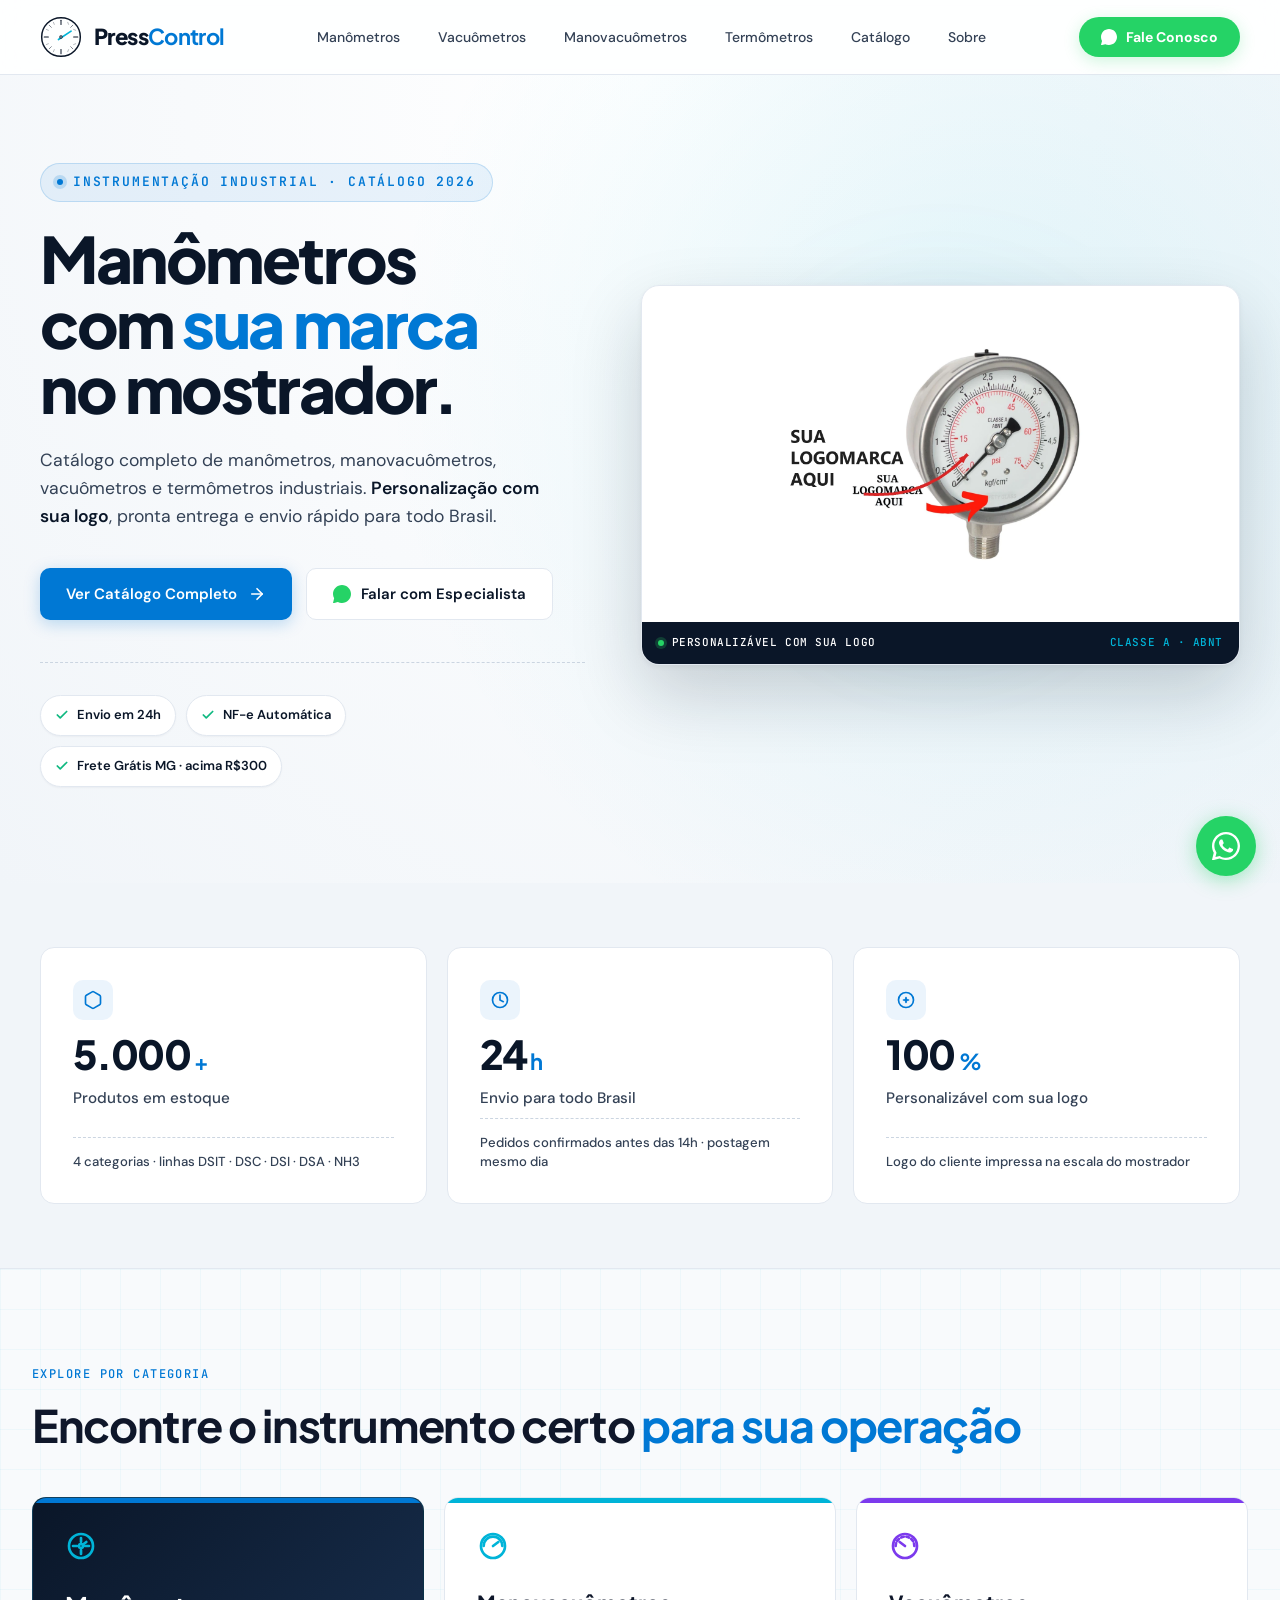
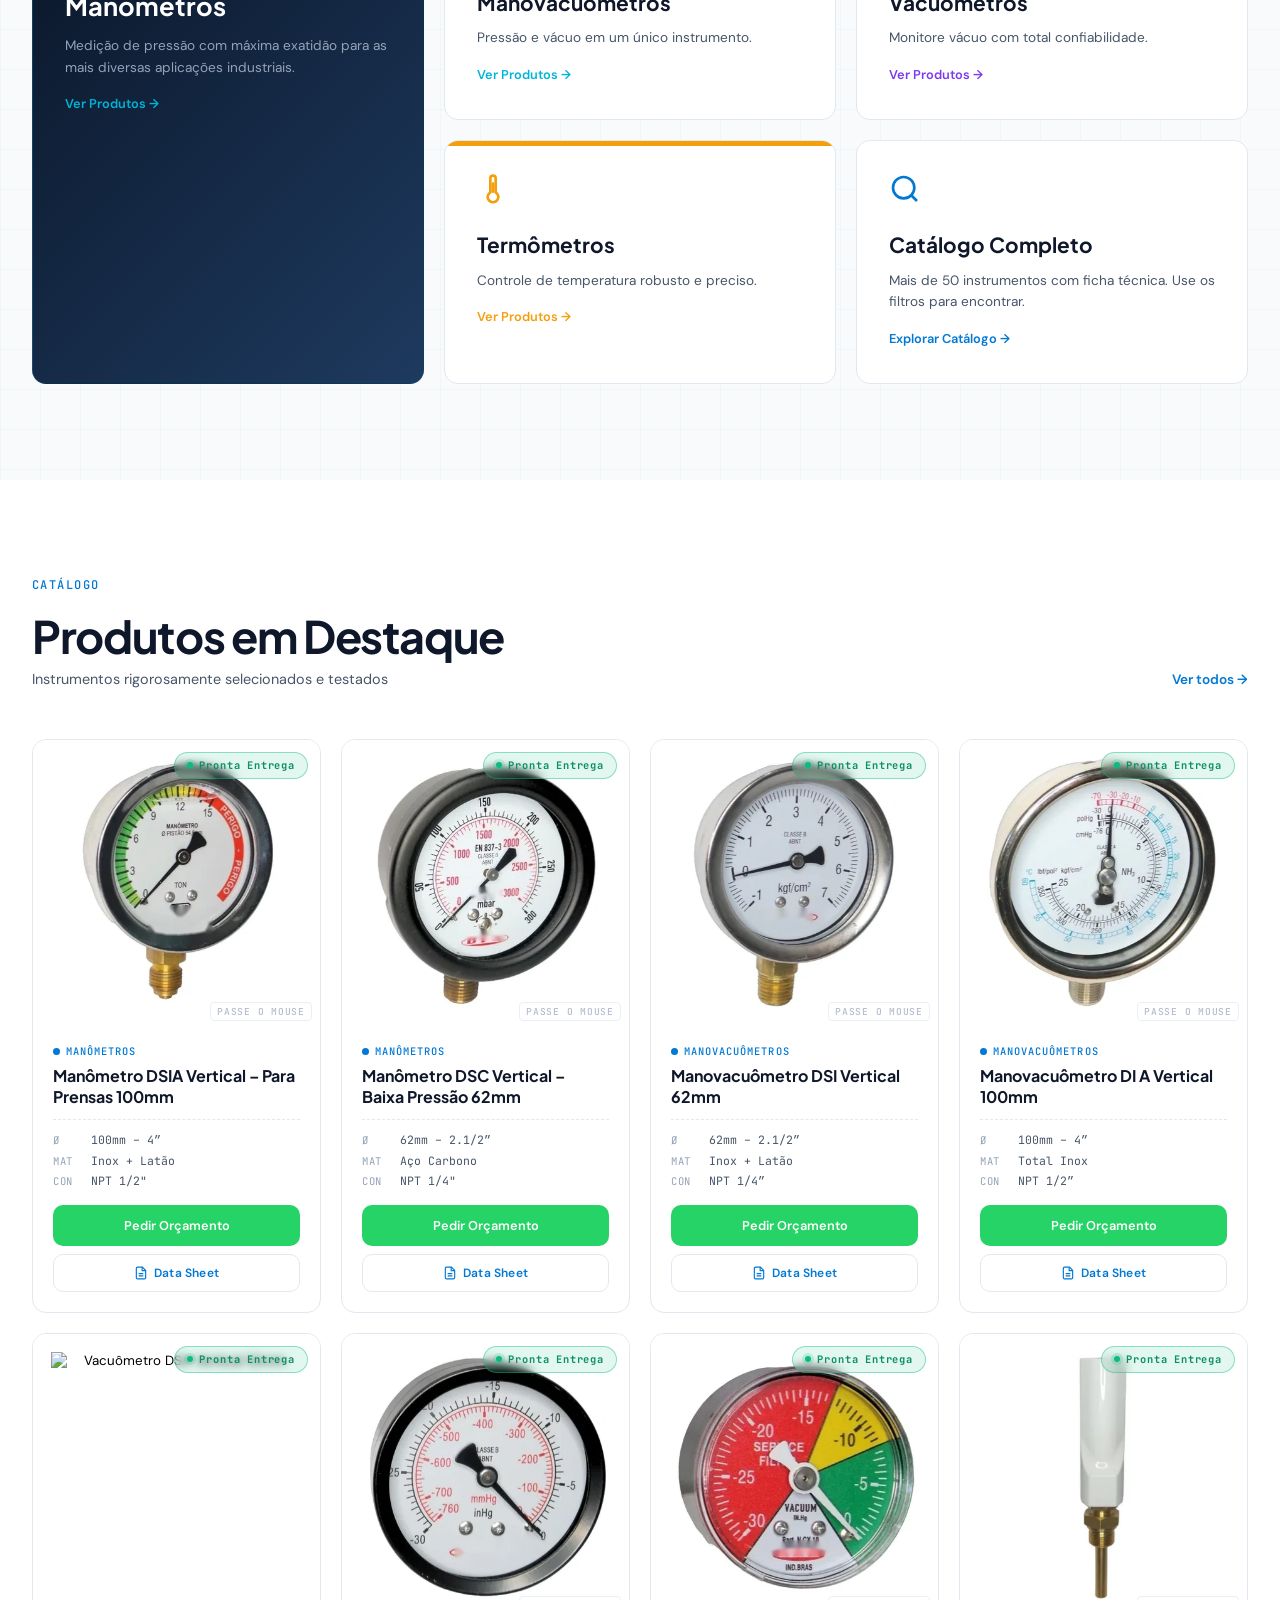
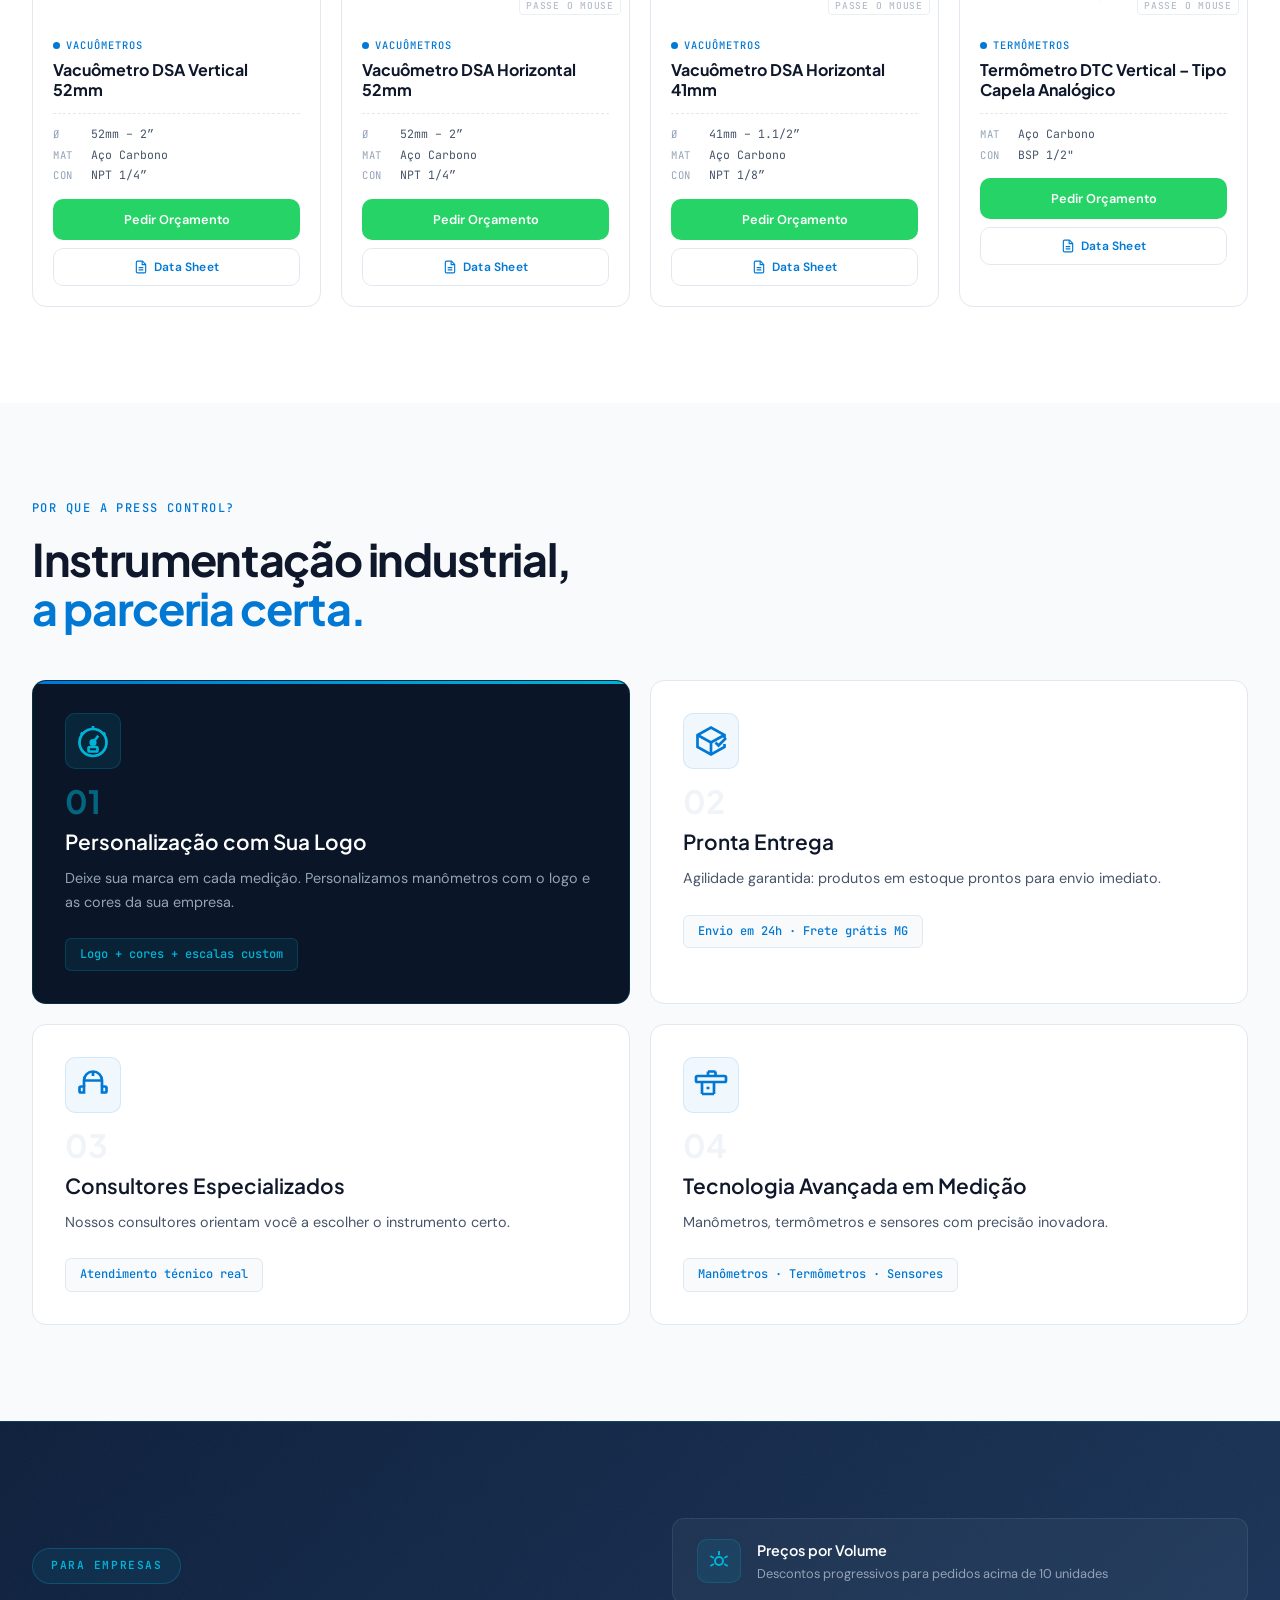
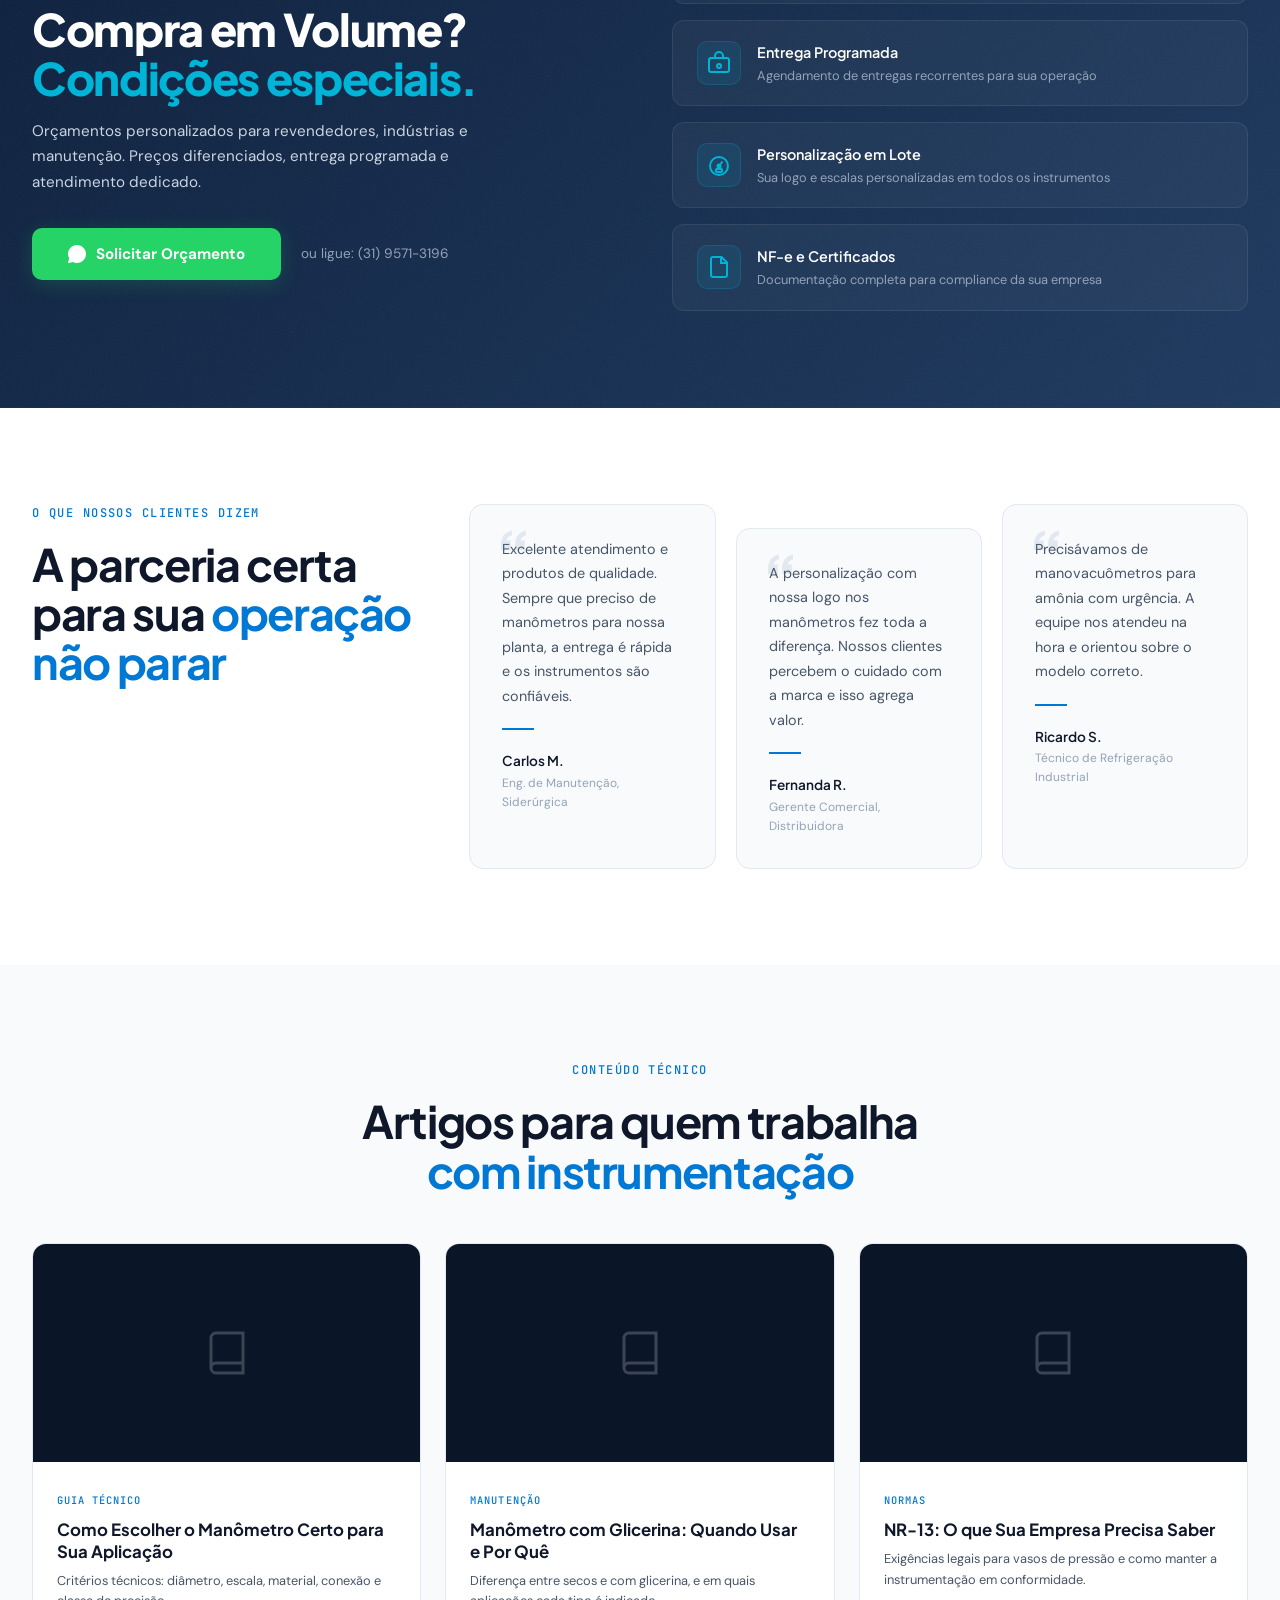
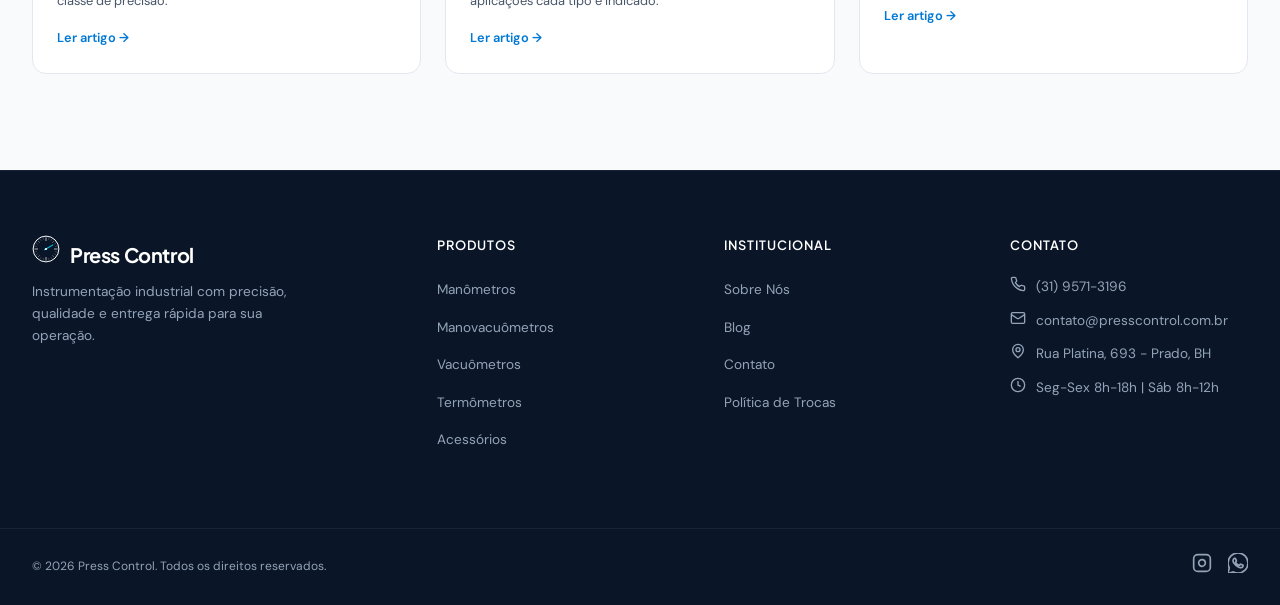
==== index.html @ f6e1a102 "Hero com video do manometro + design system industrial (grid, specs tecnicos, badges) + fix CLS" ====
<!DOCTYPE html>
<html lang="pt-BR">
<head>
  <meta charset="UTF-8">
  <meta name="viewport" content="width=device-width, initial-scale=1.0">
  <title>Press Control — Instrumentação Industrial</title>
  <meta name="description" content="Manômetros, manovacuômetros, vacuômetros e termômetros industriais com pronta entrega. Personalização com sua logo. Envio para todo Brasil.">
  <link rel="icon" type="image/svg+xml" href="favicon.svg">
  <link rel="apple-touch-icon" href="favicon.svg">
  <meta name="theme-color" content="#FFFFFF">
  <link rel="preconnect" href="https://fonts.googleapis.com">
  <link rel="preconnect" href="https://fonts.gstatic.com" crossorigin>
  <link href="https://fonts.googleapis.com/css2?family=Plus+Jakarta+Sans:wght@600;700;800&family=DM+Sans:wght@400;500&family=JetBrains+Mono:wght@400&display=swap" rel="stylesheet">
  <style>
    /* Critical CSS — above-the-fold */
    *,*::before,*::after{margin:0;padding:0;box-sizing:border-box}
    :root{--navy:#0A1628;--navy-light:#152238;--steel-blue:#1E3A5F;--electric-blue:#0078D4;--electric-blue-hover:#0063b1;--cyan:#00B4D8;--paper:#FAFAF7;--paper-warm:#F4F2EC;--slate-50:#F8FAFC;--slate-100:#F1F5F9;--slate-200:#E2E8F0;--slate-300:#CBD5E1;--slate-400:#94A3B8;--slate-600:#475569;--slate-700:#334155;--slate-900:#0F172A;--whatsapp:#25D366;--whatsapp-dark:#1DA851;--font-display:'Plus Jakarta Sans',system-ui,sans-serif;--font-body:'DM Sans',system-ui,sans-serif;--font-mono:'JetBrains Mono',ui-monospace,monospace}
    html{scroll-behavior:smooth;-webkit-font-smoothing:antialiased}
    body{font-family:var(--font-body);color:var(--slate-900);background:var(--slate-50);line-height:1.6;overflow-x:hidden;padding-top:40px}
    a{text-decoration:none;color:inherit}button{border:none;cursor:pointer;background:none;font-family:inherit}
    .topbar{position:fixed;top:0;left:0;right:0;z-index:1001;background:linear-gradient(135deg,var(--navy) 0%,var(--navy-light) 100%);border-bottom:1px solid rgba(0,180,216,.15)}
    .topbar__container{max-width:1280px;margin:0 auto;padding:10px 32px;display:flex;align-items:center;justify-content:center;gap:28px;flex-wrap:wrap}
    .topbar__item{display:inline-flex;align-items:center;gap:6px;font-size:.78rem;font-weight:600;color:rgba(255,255,255,.9);letter-spacing:.02em;white-space:nowrap}
    .topbar__item svg{flex-shrink:0;opacity:.9}
    .navbar{position:relative;z-index:100;background:var(--navy-light);border-bottom:1px solid rgba(255,255,255,.06)}
    .navbar__container{max-width:1280px;margin:0 auto;padding:0 32px;height:72px;display:flex;align-items:center;justify-content:space-between}
    .navbar__links{display:flex;align-items:center;gap:32px}
    .navbar__links a{font-size:.9rem;font-weight:500;color:var(--slate-400);transition:color .2s}
    .navbar__cta{display:inline-flex;align-items:center;gap:8px;padding:10px 20px;background:#1a9e4a;color:#fff;font-size:.85rem;font-weight:700;border-radius:100px}
    .navbar__toggle{display:none;color:#fff;padding:8px;background:transparent;border:0;cursor:pointer;border-radius:8px}
    .pc-logo{display:inline-flex;align-items:center;gap:10px;line-height:1;text-decoration:none}
    .pc-logo .pc-mark{color:#fff;flex-shrink:0;display:block}
    .pc-logo .pc-mark__needle{stroke:var(--cyan)}
    .pc-logo .pc-wordmark{font-family:var(--font-display);font-weight:700;font-size:1.25rem;letter-spacing:-.02em;color:#fff}
    .hero{position:relative;min-height:100vh;background:linear-gradient(135deg,var(--navy) 0%,var(--steel-blue) 60%,#1a4a7a 100%);display:flex;flex-direction:column;justify-content:center;overflow:hidden}
    .hero__container{position:relative;z-index:2;max-width:1280px;margin:0 auto;padding:0 32px;display:grid;grid-template-columns:1fr 1fr;gap:64px;align-items:center;flex:1}
    .hero__content{padding:96px 0}
    .hero__headline{font-family:var(--font-display);font-weight:800;font-size:clamp(2.8rem,5.5vw,4.5rem);line-height:1.08;color:#fff;letter-spacing:-.035em;margin-bottom:24px}
    .hero__headline-accent{background:linear-gradient(135deg,var(--electric-blue),var(--cyan));-webkit-background-clip:text;-webkit-text-fill-color:transparent;background-clip:text}
    .hero__sub{font-size:clamp(1rem,1.2vw,1.15rem);color:var(--slate-400);line-height:1.7;max-width:480px;margin-bottom:32px}
    .hero__sub-highlight{color:#fff;font-weight:500}
    .hero__actions{display:flex;align-items:center;gap:16px;flex-wrap:wrap}
    .hero__visual{display:flex;align-items:center;justify-content:center;position:relative}
    .hero__mark-wrap{display:flex;align-items:center;justify-content:center;width:100%;max-width:560px;margin:0 auto}
    .hero__mark{width:100%;height:auto;max-width:480px;color:#fff;filter:drop-shadow(0 30px 60px rgba(0,180,216,.25)) drop-shadow(0 14px 40px rgba(0,0,0,.5))}
    .hero__mark .pc-mark__needle{stroke:var(--cyan)}
    .btn{display:inline-flex;align-items:center;gap:10px;padding:14px 28px;font-family:var(--font-body);font-size:.9rem;font-weight:600;border-radius:10px;transition:all .3s cubic-bezier(.25,.46,.45,.94);border:none;letter-spacing:.01em;cursor:pointer}
    .btn--primary{background:var(--electric-blue);color:#fff}
    .btn--whatsapp{background:rgba(37,211,102,.12);color:var(--whatsapp);border:1px solid rgba(37,211,102,.25)}
    .whatsapp-float{position:fixed;bottom:24px;right:24px;z-index:999;width:60px;height:60px;background:var(--whatsapp);border-radius:50%;display:flex;align-items:center;justify-content:center;box-shadow:0 4px 20px rgba(37,211,102,.4)}
    @media(max-width:1024px){.navbar__links{display:none}.navbar__toggle{display:inline-flex;align-items:center;justify-content:center}.navbar__cta{display:none}.hero__container{grid-template-columns:1.2fr 1fr;gap:32px}}
    @media(max-width:768px){.topbar{display:none}.navbar{position:fixed;top:0;left:0;right:0;z-index:1001;margin-top:0}body{padding-top:64px}.navbar__container{height:64px;padding:0 16px}.pc-logo .pc-wordmark{font-size:1.1rem}.pc-logo .pc-mark{width:28px;height:28px}.hero{min-height:auto;padding:32px 0 40px}.hero__container{grid-template-columns:1fr;text-align:center;gap:24px;padding:0 20px}.hero__content{padding:8px 0 0;text-align:center;order:1}.hero__visual{order:2}.hero__mark-wrap{max-width:280px}.hero__mark{max-width:240px}.hero__sub{margin:0 auto 20px;font-size:.92rem}.hero__actions{justify-content:center}.hero__headline{font-size:clamp(1.9rem,8vw,2.6rem);margin-bottom:18px}.whatsapp-float{bottom:16px;right:16px;width:52px;height:52px}}

    /* ───────── TOPO LIGHT (header + hero + stats) — fundo cinza ───────── */
    body.home-light{background:var(--slate-50);color:var(--navy);padding-top:0}
    .site-top .header{background:rgba(255,255,255,.85);padding:16px 40px;position:sticky;top:0;z-index:1000;border-bottom:1px solid var(--slate-200);backdrop-filter:blur(14px);-webkit-backdrop-filter:blur(14px)}
    .site-top .header__inner{max-width:1440px;margin:0 auto;display:flex;align-items:center;justify-content:space-between;gap:32px}
    .site-top .brand{display:flex;align-items:center;gap:12px}
    .site-top .brand__mark{display:flex;align-items:center;width:42px;height:42px;color:var(--navy)}
    .site-top .brand__name{font-family:var(--font-display);font-weight:800;font-size:22px;letter-spacing:-.028em;color:var(--navy)}
    .site-top .brand__name em{color:var(--electric-blue);font-style:normal;font-weight:700}
    .site-top .nav{display:flex;align-items:center;gap:6px}
    .site-top .nav a{padding:8px 16px;font-size:14px;font-weight:500;color:var(--slate-700);border-radius:8px;transition:background .18s,color .18s}
    .site-top .nav a:hover{color:var(--navy);background:var(--slate-100)}
    .site-top .header__cta{display:flex;align-items:center;gap:14px}
    .site-top .btn-wpp{display:inline-flex;align-items:center;gap:9px;background:var(--whatsapp);color:#fff;font-weight:700;font-size:14px;padding:11px 22px;border-radius:100px;transition:transform .2s,box-shadow .2s,background .2s;box-shadow:0 4px 16px rgba(37,211,102,.22)}
    .site-top .btn-wpp:hover{background:var(--whatsapp-dark);transform:translateY(-1px);box-shadow:0 8px 24px rgba(37,211,102,.32)}
    .site-top .btn-wpp svg{width:16px;height:16px}
    .site-top .navbar__toggle{display:none;color:var(--navy);padding:8px;background:transparent;border:0;border-radius:8px}
    .site-top .hero{position:relative;min-height:auto;display:block;background:radial-gradient(ellipse at 50% 0%,#fff 0%,var(--slate-50) 50%,var(--slate-100) 100%);overflow:hidden;padding:88px 40px 96px}
    .site-top .hero::before{content:'';position:absolute;inset:0;background:radial-gradient(circle at 78% 38%,rgba(0,180,216,.10),transparent 55%);pointer-events:none}
    .site-top .hero__inner{max-width:1440px;margin:0 auto;display:grid;grid-template-columns:1fr 1.1fr;gap:56px;align-items:center;position:relative;z-index:1}
    .site-top .hero__eyebrow{display:inline-flex;align-items:center;gap:10px;font-family:var(--font-mono);font-size:13px;font-weight:600;letter-spacing:.14em;text-transform:uppercase;color:var(--electric-blue);margin-bottom:24px;background:rgba(0,120,212,.08);border:1px solid rgba(0,120,212,.18);padding:8px 16px;border-radius:100px}
    .site-top .hero__eyebrow::before{content:'';width:6px;height:6px;border-radius:50%;background:var(--electric-blue);box-shadow:0 0 0 4px rgba(0,120,212,.18)}
    .site-top .hero__title{font-family:var(--font-display);font-weight:800;font-size:clamp(2.8rem,5vw,4.4rem);line-height:1.02;letter-spacing:-.038em;color:var(--navy);margin-bottom:24px}
    .site-top .hero__title em{font-style:normal;color:var(--electric-blue);display:inline-block}
    .site-top .hero__sub{font-size:1.1rem;color:var(--slate-700);line-height:1.6;max-width:520px;margin-bottom:38px}
    .site-top .hero__sub strong{color:var(--navy);font-weight:600}
    .site-top .hero__ctas{display:flex;gap:14px;flex-wrap:wrap;margin-bottom:42px}
    .site-top .btn{display:inline-flex;align-items:center;gap:10px;padding:14px 26px;font-family:var(--font-body);font-weight:600;font-size:15px;border-radius:10px;transition:transform .2s,box-shadow .2s,background .2s;letter-spacing:.005em;border:none;cursor:pointer}
    .site-top .btn--primary{background:var(--electric-blue);color:#fff;box-shadow:0 4px 16px rgba(0,120,212,.25)}
    .site-top .btn--primary:hover{background:var(--electric-blue-hover);transform:translateY(-1px);box-shadow:0 8px 24px rgba(0,120,212,.35)}
    .site-top .btn--wpp{background:#fff;color:var(--navy);border:1px solid var(--slate-200)}
    .site-top .btn--wpp:hover{background:var(--whatsapp);border-color:var(--whatsapp);color:#fff;transform:translateY(-1px)}
    .site-top .btn--wpp svg{color:var(--whatsapp);transition:color .2s}
    .site-top .btn--wpp:hover svg{color:#fff}
    .site-top .btn svg{width:18px;height:18px}
    .site-top .hero__notes{display:flex;gap:10px;flex-wrap:wrap;padding-top:32px;border-top:1px dashed var(--slate-300)}
    .site-top .hero__note{display:inline-flex;align-items:center;gap:8px;font-size:13px;font-weight:600;color:var(--navy);background:#fff;border:1px solid var(--slate-200);padding:9px 14px;border-radius:100px;box-shadow:0 1px 2px rgba(10,22,40,.04);transition:border-color .2s,transform .2s}
    .site-top .hero__note:hover{border-color:var(--electric-blue);transform:translateY(-1px)}
    .site-top .hero__note svg{color:var(--success,#10B981);width:14px;height:14px;stroke-width:3}
    .site-top .hero__visual{position:relative;display:flex;align-items:center;justify-content:center;min-height:560px;animation:none}
    .site-top .hero__mark{position:relative;z-index:2;display:flex;align-items:center;justify-content:center;color:var(--navy);filter:none;width:auto;max-width:none}
    .site-top .hero__mark svg.aperture{width:420px;height:420px;filter:drop-shadow(0 24px 50px rgba(10,22,40,.12))}
    .site-top .hero__video-frame{position:relative;z-index:2;width:100%;max-width:680px;border:1px solid var(--slate-200);border-radius:18px;overflow:hidden;background:#fff;box-shadow:0 30px 70px rgba(10,22,40,.18),0 2px 6px rgba(10,22,40,.06)}
    .site-top .hero__video{display:block;width:100%;height:auto;aspect-ratio:16/9}
    .site-top .hero__video-caption{display:flex;align-items:center;justify-content:space-between;gap:12px;flex-wrap:wrap;padding:12px 16px;background:var(--navy)}
    .site-top .hero__video-tag{display:inline-flex;align-items:center;gap:8px;font-family:var(--font-mono);font-size:11px;font-weight:500;letter-spacing:.05em;text-transform:uppercase;color:#fff}
    .site-top .hero__video-tag::before{content:"";width:6px;height:6px;border-radius:50%;background:var(--whatsapp);box-shadow:0 0 0 3px rgba(37,211,102,.22)}
    .site-top .hero__video-status{font-family:var(--font-mono);font-size:11px;font-weight:500;letter-spacing:.05em;text-transform:uppercase;color:var(--cyan);white-space:nowrap}
    .site-top .hero__halo{position:absolute;inset:0;display:flex;align-items:center;justify-content:center;z-index:1;pointer-events:none}
    .site-top .hero__halo::before{content:'';width:480px;height:480px;border-radius:50%;background:radial-gradient(circle,rgba(0,180,216,.16),transparent 65%);filter:blur(50px)}
    .site-top .hero__arcs{position:absolute;inset:0;display:flex;align-items:center;justify-content:center;z-index:0;pointer-events:none;opacity:.55}
    .site-top .hero__arcs svg{width:640px;height:640px}
    .site-top .stats{background:var(--slate-100);padding:64px 40px;border-bottom:1px solid var(--slate-200)}
    .site-top .stats__inner{max-width:1440px;margin:0 auto;display:grid;grid-template-columns:repeat(3,1fr);gap:20px}
    .site-top .stat{background:#fff;border:1px solid var(--slate-200);border-radius:14px;padding:32px;display:flex;flex-direction:column;gap:8px;transition:border-color .2s,transform .2s,box-shadow .2s}
    .site-top .stat:hover{border-color:var(--electric-blue);transform:translateY(-2px);box-shadow:0 12px 32px rgba(10,22,40,.06)}
    .site-top .stat__icon{width:40px;height:40px;display:flex;align-items:center;justify-content:center;background:rgba(0,120,212,.08);border-radius:10px;color:var(--electric-blue);margin-bottom:6px}
    .site-top .stat__num{font-family:var(--font-display);font-weight:800;font-size:2.5rem;line-height:1;letter-spacing:-.04em;color:var(--navy);display:flex;align-items:baseline;gap:4px}
    .site-top .stat__num span{color:var(--electric-blue);font-size:.55em;font-weight:700;letter-spacing:0}
    .site-top .stat__label{font-size:.95rem;color:var(--slate-700);font-weight:500;margin-top:4px}
    .site-top .stat__hint{font-size:.82rem;color:var(--slate-700);font-weight:500;line-height:1.45;margin-top:auto;padding-top:14px;border-top:1px dashed var(--slate-300)}
    @media(max-width:1100px){
      .site-top .nav,.site-top .header__cta{display:none}
      .site-top .navbar__toggle{display:inline-flex;align-items:center;justify-content:center}
      .site-top .header{padding:14px 20px}
      .site-top .hero{padding:16px 20px 44px}
      .site-top .hero__inner{grid-template-columns:1fr;gap:28px}
      .site-top .hero__eyebrow{display:none}
      .site-top .hero__visual{min-height:auto;order:-1}
      .site-top .hero__mark svg.aperture{width:260px;height:260px}
      .site-top .hero__video-frame{max-width:none}
      .site-top .hero__video-caption{padding:10px 12px;gap:4px 12px}
      .site-top .hero__video-tag,.site-top .hero__video-status{font-size:10px}
      .site-top .hero__arcs svg{width:400px;height:400px}
      .site-top .hero__halo::before{width:300px;height:300px}
      .site-top .stats__inner{grid-template-columns:1fr;gap:16px}
      .site-top .stats{padding:40px 20px}
    }
  </style>
  <link rel="preload" href="style.css" as="style" onload="this.onload=null;this.rel='stylesheet'">
  <noscript><link rel="stylesheet" href="style.css"></noscript>
  <script src="script.js" defer></script>
</head>
<body class="home-light">

  <!-- ===== Símbolo Aperture reutilizável ===== -->
  <svg width="0" height="0" style="position:absolute" aria-hidden="true"><defs>
    <symbol id="aperture" viewBox="0 0 100 100">
      <circle cx="50" cy="50" r="46" fill="none" stroke="currentColor" stroke-width="3.5"/>
      <g stroke="currentColor" stroke-linecap="round">
        <line x1="50" y1="10" x2="50" y2="20" stroke-width="2.4"/>
        <line x1="50" y1="80" x2="50" y2="90" stroke-width="2.4"/>
        <line x1="10" y1="50" x2="20" y2="50" stroke-width="2.4"/>
        <line x1="80" y1="50" x2="90" y2="50" stroke-width="2.4"/>
        <line x1="22" y1="22" x2="27" y2="27" stroke-width="1.4" stroke-opacity=".85"/>
        <line x1="73" y1="73" x2="78" y2="78" stroke-width="1.4" stroke-opacity=".85"/>
        <line x1="78" y1="22" x2="73" y2="27" stroke-width="1.4" stroke-opacity=".85"/>
        <line x1="22" y1="78" x2="27" y2="73" stroke-width="1.4" stroke-opacity=".85"/>
        <line x1="15" y1="32" x2="20" y2="34" stroke-width="1.4" stroke-opacity=".5"/>
        <line x1="32" y1="15" x2="34" y2="20" stroke-width="1.4" stroke-opacity=".5"/>
        <line x1="66" y1="15" x2="68" y2="20" stroke-width="1.4" stroke-opacity=".5"/>
        <line x1="80" y1="32" x2="85" y2="34" stroke-width="1.4" stroke-opacity=".5"/>
        <line x1="80" y1="68" x2="85" y2="66" stroke-width="1.4" stroke-opacity=".5"/>
        <line x1="66" y1="85" x2="68" y2="80" stroke-width="1.4" stroke-opacity=".5"/>
        <line x1="32" y1="85" x2="34" y2="80" stroke-width="1.4" stroke-opacity=".5"/>
        <line x1="15" y1="68" x2="20" y2="66" stroke-width="1.4" stroke-opacity=".5"/>
      </g>
      <line x1="44" y1="56" x2="74" y2="36" stroke="#00B4D8" stroke-width="4" stroke-linecap="round"/>
      <circle cx="50" cy="50" r="4" fill="currentColor"/>
      <circle cx="50" cy="50" r="1.6" fill="#F8FAFC"/>
    </symbol>
  </defs></svg>

  <div class="site-top">

  <!-- HEADER (light, sticky) -->
  <header class="header">
    <div class="header__inner">
      <a href="index.html" class="brand">
        <span class="brand__mark"><svg width="42" height="42"><use href="#aperture"/></svg></span>
        <span class="brand__name">Press<em>Control</em></span>
      </a>
      <nav class="nav">
        <a href="catalogo.html?categoria=manometros">Manômetros</a>
        <a href="catalogo.html?categoria=vacuometros">Vacuômetros</a>
        <a href="catalogo.html?categoria=manovacuometros">Manovacuômetros</a>
        <a href="catalogo.html?categoria=termometros">Termômetros</a>
        <a href="catalogo.html">Catálogo</a>
        <a href="#sobre">Sobre</a>
      </nav>
      <div class="header__cta">
        <button class="btn-wpp wa-btn" data-msg="preciso de ajuda" type="button">
          <svg viewBox="0 0 24 24" fill="currentColor"><path d="M12 0C5.373 0 0 5.373 0 12c0 2.111.553 4.094 1.515 5.818L.057 23.64a.5.5 0 0 0 .603.603l5.822-1.458A11.948 11.948 0 0 0 12 24c6.627 0 12-5.373 12-12S18.627 0 12 0z"/></svg>
          Fale Conosco
        </button>
      </div>
      <button class="navbar__toggle" type="button" aria-label="Abrir menu" aria-expanded="false" aria-controls="mobileMenu">
        <svg width="24" height="24" viewBox="0 0 24 24" fill="none" stroke="currentColor" stroke-width="2" stroke-linecap="round"><line x1="4" y1="7" x2="20" y2="7"/><line x1="4" y1="12" x2="20" y2="12"/><line x1="4" y1="17" x2="20" y2="17"/></svg>
      </button>
    </div>
  </header>

  <!-- HERO (light) -->
  <section class="hero">
    <div class="hero__inner">
      <div class="hero__left">
        <div class="hero__eyebrow">Instrumentação Industrial · Catálogo 2026</div>
        <h1 class="hero__title">Manômetros<br>com <em>sua marca</em><br>no mostrador.</h1>
        <p class="hero__sub">Catálogo completo de manômetros, manovacuômetros, vacuômetros e termômetros industriais. <strong>Personalização com sua logo</strong>, pronta entrega e envio rápido para todo Brasil.</p>
        <div class="hero__ctas">
          <a href="catalogo.html" class="btn btn--primary">
            Ver Catálogo Completo
            <svg viewBox="0 0 24 24" fill="none" stroke="currentColor" stroke-width="2.2" stroke-linecap="round" stroke-linejoin="round"><line x1="5" y1="12" x2="19" y2="12"/><polyline points="12 5 19 12 12 19"/></svg>
          </a>
          <button class="btn btn--wpp wa-btn" data-msg="preciso de ajuda" type="button">
            <svg viewBox="0 0 24 24" fill="currentColor"><path d="M12 0C5.373 0 0 5.373 0 12c0 2.111.553 4.094 1.515 5.818L.057 23.64a.5.5 0 0 0 .603.603l5.822-1.458A11.948 11.948 0 0 0 12 24c6.627 0 12-5.373 12-12S18.627 0 12 0z"/></svg>
            Falar com Especialista
          </button>
        </div>
        <div class="hero__notes">
          <span class="hero__note"><svg viewBox="0 0 24 24" fill="none" stroke="currentColor" stroke-width="2" stroke-linecap="round" stroke-linejoin="round"><polyline points="20 6 9 17 4 12"/></svg> Envio em 24h</span>
          <span class="hero__note"><svg viewBox="0 0 24 24" fill="none" stroke="currentColor" stroke-width="2" stroke-linecap="round" stroke-linejoin="round"><polyline points="20 6 9 17 4 12"/></svg> NF-e Automática</span>
          <span class="hero__note"><svg viewBox="0 0 24 24" fill="none" stroke="currentColor" stroke-width="2" stroke-linecap="round" stroke-linejoin="round"><polyline points="20 6 9 17 4 12"/></svg> Frete Grátis MG · acima R$300</span>
        </div>
      </div>
      <div class="hero__visual">
        <div class="hero__halo"></div>
        <div class="hero__video-frame">
          <video class="hero__video" width="1280" height="720" autoplay muted loop playsinline preload="auto" poster="images/hero-manometro.webp">
            <source src="videos/hero-manometro.mp4" type="video/mp4">
          </video>
          <div class="hero__video-caption">
            <span class="hero__video-tag">Personalizável com sua logo</span>
            <span class="hero__video-status">Classe A · ABNT</span>
          </div>
        </div>
      </div>
    </div>
  </section>

  <!-- STATS (3 cards) -->
  <section class="stats">
    <div class="stats__inner">
      <div class="stat">
        <div class="stat__icon"><svg width="20" height="20" viewBox="0 0 24 24" fill="none" stroke="currentColor" stroke-width="2" stroke-linecap="round" stroke-linejoin="round"><path d="M21 16V8a2 2 0 0 0-1-1.73l-7-4a2 2 0 0 0-2 0l-7 4A2 2 0 0 0 3 8v8a2 2 0 0 0 1 1.73l7 4a2 2 0 0 0 2 0l7-4A2 2 0 0 0 21 16z"/></svg></div>
        <div class="stat__num">5.000<span>+</span></div>
        <div class="stat__label">Produtos em estoque</div>
        <div class="stat__hint">4 categorias · linhas DSIT · DSC · DSI · DSA · NH3</div>
      </div>
      <div class="stat">
        <div class="stat__icon"><svg width="20" height="20" viewBox="0 0 24 24" fill="none" stroke="currentColor" stroke-width="2" stroke-linecap="round" stroke-linejoin="round"><circle cx="12" cy="12" r="9"/><polyline points="12 6 12 12 16 14"/></svg></div>
        <div class="stat__num">24<span>h</span></div>
        <div class="stat__label">Envio para todo Brasil</div>
        <div class="stat__hint">Pedidos confirmados antes das 14h · postagem mesmo dia</div>
      </div>
      <div class="stat">
        <div class="stat__icon"><svg width="20" height="20" viewBox="0 0 24 24" fill="none" stroke="currentColor" stroke-width="2" stroke-linecap="round" stroke-linejoin="round"><circle cx="12" cy="12" r="9"/><path d="M9 12 h 6 M 12 9 v 6"/><circle cx="12" cy="12" r="2" fill="currentColor" stroke="none"/></svg></div>
        <div class="stat__num">100<span>%</span></div>
        <div class="stat__label">Personalizável com sua logo</div>
        <div class="stat__hint">Logo do cliente impressa na escala do mostrador</div>
      </div>
    </div>
  </section>

  </div><!-- /.site-top -->

  <!-- CATEGORIAS -->
  <section class="categories" id="categorias"><div class="categories__container">
    <span class="section-label">Explore por Categoria</span>
    <h2 class="section-title">Encontre o instrumento certo <span class="section-title--accent">para sua operação</span></h2>
    <div class="categories__grid">
      <a href="catalogo.html?categoria=manometros" class="cat-card cat-card--main" data-cat="manometros"><svg class="cat-card__icon" width="32" height="32" viewBox="0 0 24 24" fill="none" stroke="currentColor" stroke-width="2" stroke-linecap="round" stroke-linejoin="round"><circle cx="12" cy="12" r="9"/><line x1="12" y1="6" x2="12" y2="9"/><line x1="12" y1="15" x2="12" y2="18"/><line x1="6" y1="12" x2="9" y2="12"/><line x1="15" y1="12" x2="18" y2="12"/><line x1="12" y1="12" x2="16" y2="9"/><circle cx="12" cy="12" r="1.5" fill="currentColor"/></svg><h3 class="cat-card__name">Manômetros</h3><p class="cat-card__desc">Medição de pressão com máxima exatidão para as mais diversas aplicações industriais.</p><span class="cat-card__link">Ver Produtos →</span></a>
      <a href="catalogo.html?categoria=manovacuometros" class="cat-card" data-cat="manovacuometros"><svg class="cat-card__icon" width="32" height="32" viewBox="0 0 24 24" fill="none" stroke="currentColor" stroke-width="2" stroke-linecap="round" stroke-linejoin="round"><circle cx="12" cy="12" r="9"/><path d="M5 12 a 7 7 0 0 1 14 0"/><line x1="12" y1="12" x2="16" y2="9"/></svg><h3 class="cat-card__name">Manovacuômetros</h3><p class="cat-card__desc">Pressão e vácuo em um único instrumento.</p><span class="cat-card__link">Ver Produtos →</span></a>
      <a href="catalogo.html?categoria=vacuometros" class="cat-card" data-cat="vacuometros"><svg class="cat-card__icon" width="32" height="32" viewBox="0 0 24 24" fill="none" stroke="currentColor" stroke-width="2" stroke-linecap="round" stroke-linejoin="round"><circle cx="12" cy="12" r="9"/><path d="M5 12 a 7 7 0 0 1 14 0" stroke-dasharray="2 2"/><line x1="12" y1="12" x2="8" y2="9"/></svg><h3 class="cat-card__name">Vacuômetros</h3><p class="cat-card__desc">Monitore vácuo com total confiabilidade.</p><span class="cat-card__link">Ver Produtos →</span></a>
      <a href="catalogo.html?categoria=termometros" class="cat-card" data-cat="termometros"><svg class="cat-card__icon" width="32" height="32" viewBox="0 0 24 24" fill="none" stroke="currentColor" stroke-width="2" stroke-linecap="round" stroke-linejoin="round"><path d="M10 4a2 2 0 0 1 4 0v10.5a4 4 0 1 1-4 0z"/><line x1="12" y1="8" x2="12" y2="14"/></svg><h3 class="cat-card__name">Termômetros</h3><p class="cat-card__desc">Controle de temperatura robusto e preciso.</p><span class="cat-card__link">Ver Produtos →</span></a>
      <a href="catalogo.html" class="cat-card"><svg class="cat-card__icon" width="32" height="32" viewBox="0 0 24 24" fill="none" stroke="currentColor" stroke-width="2"><circle cx="11" cy="11" r="8"/><path d="m21 21-4.3-4.3"/></svg><h3 class="cat-card__name">Catálogo Completo</h3><p class="cat-card__desc">Mais de 50 instrumentos com ficha técnica. Use os filtros para encontrar.</p><span class="cat-card__link">Explorar Catálogo →</span></a>
    </div>
  </div></section>

  <!-- PRODUTOS EM DESTAQUE -->
  <section class="products" id="produtos"><div class="products__container">
    <div class="products__header"><div><span class="section-label">Catálogo</span><h2 class="section-title">Produtos em Destaque</h2><p class="products__subtitle">Instrumentos rigorosamente selecionados e testados</p></div><a href="catalogo.html" class="products__link">Ver todos →</a></div>
    <div class="products__grid" id="featuredGrid">
      <!-- Cards populated by JS from data/products.json (8 featured IDs in script tag below) -->
    </div>
  </div></section>

  <!-- WHY US -->
  <section class="why"><div class="why__container">
    <div class="why__header"><span class="why__label">Por que a Press Control?</span><h2 class="why__title">Instrumentação industrial,<br><span class="why__title-accent">a parceria certa.</span></h2></div>
    <div class="why__grid">
      <div class="why__card why__card--highlight"><div class="why__card-icon"><svg width="36" height="36" viewBox="0 0 24 24" fill="none" stroke="currentColor" stroke-width="1.8"><circle cx="12" cy="13" r="9"/><path d="M12 4V2"/><path d="M5.3 7.8 3.8 6.6"/><path d="M18.7 7.8l1.5-1.2"/><line x1="12" y1="13" x2="15.5" y2="8.5"/><circle cx="12" cy="13" r="1.5" fill="currentColor"/><rect x="9" y="16" width="6" height="3" rx=".8"/></svg></div><div class="why__card-number">01</div><h3 class="why__card-title">Personalização com Sua Logo</h3><p class="why__card-text">Deixe sua marca em cada medição. Personalizamos manômetros com o logo e as cores da sua empresa.</p><div class="why__card-tag"><span class="why__card-tag-code">Logo + cores + escalas custom</span></div></div>
      <div class="why__card"><div class="why__card-icon"><svg width="36" height="36" viewBox="0 0 24 24" fill="none" stroke="currentColor" stroke-width="1.8"><path d="M21 10V8l-9-5-9 5v8l9 5 9-5v-2"/><path d="M3 8l9 5 9-5"/><line x1="12" y1="13" x2="12" y2="21"/><polyline points="15 13 17 15 22 10"/></svg></div><div class="why__card-number">02</div><h3 class="why__card-title">Pronta Entrega</h3><p class="why__card-text">Agilidade garantida: produtos em estoque prontos para envio imediato.</p><div class="why__card-tag"><span class="why__card-tag-code">Envio em 24h · Frete grátis MG</span></div></div>
      <div class="why__card"><div class="why__card-icon"><svg width="36" height="36" viewBox="0 0 24 24" fill="none" stroke="currentColor" stroke-width="1.8"><path d="M6 13V9a6 6 0 0 1 12 0v4"/><path d="M4 13h2v4H4a1 1 0 0 1-1-1v-2a1 1 0 0 1 1-1z"/><path d="M18 13h2a1 1 0 0 1 1 1v2a1 1 0 0 1-1 1h-2z"/><path d="M6 9h12"/><path d="M12 3v3"/></svg></div><div class="why__card-number">03</div><h3 class="why__card-title">Consultores Especializados</h3><p class="why__card-text">Nossos consultores orientam você a escolher o instrumento certo.</p><div class="why__card-tag"><span class="why__card-tag-code">Atendimento técnico real</span></div></div>
      <div class="why__card"><div class="why__card-icon"><svg width="36" height="36" viewBox="0 0 24 24" fill="none" stroke="currentColor" stroke-width="1.8"><rect x="2" y="6" width="20" height="4" rx="1"/><path d="M6 10v8M14 10v8M6 18h8M10 6V3M10 3h5M15 3v3"/><line x1="9" y1="14" x2="11" y2="14"/></svg></div><div class="why__card-number">04</div><h3 class="why__card-title">Tecnologia Avançada em Medição</h3><p class="why__card-text">Manômetros, termômetros e sensores com precisão inovadora.</p><div class="why__card-tag"><span class="why__card-tag-code">Manômetros · Termômetros · Sensores</span></div></div>
    </div>
  </div></section>

  <!-- CTA B2B -->
  <section class="cta-b2b">
    <div class="cta-b2b__noise"></div>
    <div class="cta-b2b__container">
      <div class="cta-b2b__left">
        <span class="cta-b2b__label">Para empresas</span>
        <h2 class="cta-b2b__title">Compra em Volume?<br><span class="cta-b2b__title-accent">Condições especiais.</span></h2>
        <p class="cta-b2b__text">Orçamentos personalizados para revendedores, indústrias e manutenção. Preços diferenciados, entrega programada e atendimento dedicado.</p>
        <div class="cta-b2b__actions">
          <button class="cta-b2b__btn wa-btn" type="button" data-msg="gostaria de solicitar orçamento para compra em volume">
            <svg width="18" height="18" viewBox="0 0 24 24" fill="currentColor"><path d="M17.472 14.382c-.297-.149-1.758-.867-2.03-.967-.273-.099-.471-.148-.67.15-.197.297-.767.966-.94 1.164-.173.199-.347.223-.644.075-.297-.15-1.255-.463-2.39-1.475-.883-.788-1.48-1.761-1.653-2.059-.173-.297-.018-.458.13-.606.134-.133.298-.347.446-.52.149-.174.198-.298.298-.497.099-.198.05-.371-.025-.52-.075-.149-.669-1.612-.916-2.207-.242-.579-.487-.5-.669-.51l-.57-.01c-.198 0-.52.074-.792.372-.272.297-1.04 1.016-1.04 2.479 0 1.462 1.065 2.875 1.213 3.074.149.198 2.096 3.2 5.077 4.487.709.306 1.262.489 1.694.625.712.227 1.36.195 1.871.118.571-.085 1.758-.719 2.006-1.413.248-.694.248-1.289.173-1.413-.074-.124-.272-.198-.57-.347z"/><path d="M12 0C5.373 0 0 5.373 0 12c0 2.111.553 4.094 1.515 5.818L.057 23.64a.5.5 0 00.603.603l5.822-1.458A11.948 11.948 0 0012 24c6.627 0 12-5.373 12-12S18.627 0 12 0z"/></svg>
            Solicitar Orçamento
          </button>
          <span class="cta-b2b__phone">ou ligue: (31) 9571-3196</span>
        </div>
      </div>
      <div class="cta-b2b__right">
        <div class="cta-b2b__benefit">
          <div class="cta-b2b__benefit-icon"><svg width="24" height="24" viewBox="0 0 24 24" fill="none" stroke="currentColor" stroke-width="2"><path d="M12 2v4M6.8 15l-3.5 2M20.7 7l-3.5 2M6.8 9 3.3 7M20.7 17l-3.5-2"/><circle cx="12" cy="12" r="4"/></svg></div>
          <div><span class="cta-b2b__benefit-title">Preços por Volume</span><span class="cta-b2b__benefit-desc">Descontos progressivos para pedidos acima de 10 unidades</span></div>
        </div>
        <div class="cta-b2b__benefit">
          <div class="cta-b2b__benefit-icon"><svg width="24" height="24" viewBox="0 0 24 24" fill="none" stroke="currentColor" stroke-width="2"><rect x="2" y="7" width="20" height="14" rx="2"/><path d="M16 7V5a4 4 0 0 0-8 0v2"/><circle cx="12" cy="15" r="2"/></svg></div>
          <div><span class="cta-b2b__benefit-title">Entrega Programada</span><span class="cta-b2b__benefit-desc">Agendamento de entregas recorrentes para sua operação</span></div>
        </div>
        <div class="cta-b2b__benefit">
          <div class="cta-b2b__benefit-icon"><svg width="24" height="24" viewBox="0 0 24 24" fill="none" stroke="currentColor" stroke-width="2"><circle cx="12" cy="13" r="9"/><line x1="12" y1="13" x2="15.5" y2="8.5"/><circle cx="12" cy="13" r="1.5" fill="currentColor"/><rect x="9" y="16" width="6" height="3" rx=".8"/></svg></div>
          <div><span class="cta-b2b__benefit-title">Personalização em Lote</span><span class="cta-b2b__benefit-desc">Sua logo e escalas personalizadas em todos os instrumentos</span></div>
        </div>
        <div class="cta-b2b__benefit">
          <div class="cta-b2b__benefit-icon"><svg width="24" height="24" viewBox="0 0 24 24" fill="none" stroke="currentColor" stroke-width="2"><path d="M14.5 2H6a2 2 0 0 0-2 2v16a2 2 0 0 0 2 2h12a2 2 0 0 0 2-2V7.5L14.5 2z"/><polyline points="14 2 14 8 20 8"/></svg></div>
          <div><span class="cta-b2b__benefit-title">NF-e e Certificados</span><span class="cta-b2b__benefit-desc">Documentação completa para compliance da sua empresa</span></div>
        </div>
      </div>
    </div>
  </section>

  <!-- DEPOIMENTOS -->
  <section class="testimonials"><div class="testimonials__container">
    <div class="testimonials__header"><span class="section-label">O que nossos clientes dizem</span><h2 class="section-title">A parceria certa para sua <span class="section-title--accent">operação não parar</span></h2></div>
    <div class="testimonials__grid">
      <div class="testimonial__card"><div class="testimonial__quote">&ldquo;</div><p class="testimonial__text">Excelente atendimento e produtos de qualidade. Sempre que preciso de manômetros para nossa planta, a entrega é rápida e os instrumentos são confiáveis.</p><div class="testimonial__divider"></div><span class="testimonial__name">Carlos M.</span><span class="testimonial__role">Eng. de Manutenção, Siderúrgica</span></div>
      <div class="testimonial__card testimonial__card--offset"><div class="testimonial__quote">&ldquo;</div><p class="testimonial__text">A personalização com nossa logo nos manômetros fez toda a diferença. Nossos clientes percebem o cuidado com a marca e isso agrega valor.</p><div class="testimonial__divider"></div><span class="testimonial__name">Fernanda R.</span><span class="testimonial__role">Gerente Comercial, Distribuidora</span></div>
      <div class="testimonial__card"><div class="testimonial__quote">&ldquo;</div><p class="testimonial__text">Precisávamos de manovacuômetros para amônia com urgência. A equipe nos atendeu na hora e orientou sobre o modelo correto.</p><div class="testimonial__divider"></div><span class="testimonial__name">Ricardo S.</span><span class="testimonial__role">Técnico de Refrigeração Industrial</span></div>
    </div>
  </div></section>

  <!-- BLOG -->
  <section class="blog"><div class="blog__container">
    <div class="blog__header"><span class="section-label">Conteúdo Técnico</span><h2 class="section-title">Artigos para quem trabalha <span class="section-title--accent">com instrumentação</span></h2></div>
    <div class="blog__grid">
      <article class="blog__card"><div class="blog__card-image"><svg width="48" height="48" viewBox="0 0 24 24" fill="none" stroke="rgba(255,255,255,.2)" stroke-width="1.5"><path d="M4 19.5v-15A2.5 2.5 0 0 1 6.5 2H20v20H6.5a2.5 2.5 0 0 1 0-5H20"/></svg></div><div class="blog__card-content"><span class="blog__card-tag">Guia Técnico</span><h3 class="blog__card-title">Como Escolher o Manômetro Certo para Sua Aplicação</h3><p class="blog__card-excerpt">Critérios técnicos: diâmetro, escala, material, conexão e classe de precisão.</p><a href="#" class="blog__card-link">Ler artigo →</a></div></article>
      <article class="blog__card"><div class="blog__card-image"><svg width="48" height="48" viewBox="0 0 24 24" fill="none" stroke="rgba(255,255,255,.2)" stroke-width="1.5"><path d="M4 19.5v-15A2.5 2.5 0 0 1 6.5 2H20v20H6.5a2.5 2.5 0 0 1 0-5H20"/></svg></div><div class="blog__card-content"><span class="blog__card-tag">Manutenção</span><h3 class="blog__card-title">Manômetro com Glicerina: Quando Usar e Por Quê</h3><p class="blog__card-excerpt">Diferença entre secos e com glicerina, e em quais aplicações cada tipo é indicado.</p><a href="#" class="blog__card-link">Ler artigo →</a></div></article>
      <article class="blog__card"><div class="blog__card-image"><svg width="48" height="48" viewBox="0 0 24 24" fill="none" stroke="rgba(255,255,255,.2)" stroke-width="1.5"><path d="M4 19.5v-15A2.5 2.5 0 0 1 6.5 2H20v20H6.5a2.5 2.5 0 0 1 0-5H20"/></svg></div><div class="blog__card-content"><span class="blog__card-tag">Normas</span><h3 class="blog__card-title">NR-13: O que Sua Empresa Precisa Saber</h3><p class="blog__card-excerpt">Exigências legais para vasos de pressão e como manter a instrumentação em conformidade.</p><a href="#" class="blog__card-link">Ler artigo →</a></div></article>
    </div>
  </div></section>

  <!-- FOOTER -->
  <footer class="footer" id="sobre"><div class="footer__main"><div class="footer__container">
    <div class="footer__col footer__col--about"><a href="#" class="pc-logo footer__logo"><svg class="pc-mark" width="28" height="28" viewBox="0 0 100 100" aria-hidden="true"><g stroke="currentColor" fill="none"><circle cx="50" cy="50" r="46" stroke-width="3.5"/><g stroke-linecap="round"><line x1="50" y1="20" x2="50" y2="10" stroke-width="2.4"/><line x1="59.06" y1="16.19" x2="60.35" y2="11.36" stroke-width="1.4" stroke-opacity=".45"/><line x1="67.5" y1="19.69" x2="70" y2="15.36" stroke-width="1.4" stroke-opacity=".45"/><line x1="73.33" y1="26.67" x2="78.28" y2="21.72" stroke-width="1.4" stroke-opacity=".85"/><line x1="80.31" y1="32.5" x2="84.64" y2="30" stroke-width="1.4" stroke-opacity=".45"/><line x1="83.81" y1="40.94" x2="88.64" y2="39.65" stroke-width="1.4" stroke-opacity=".45"/><line x1="80" y1="50" x2="90" y2="50" stroke-width="2.4"/><line x1="83.81" y1="59.06" x2="88.64" y2="60.35" stroke-width="1.4" stroke-opacity=".45"/><line x1="80.31" y1="67.5" x2="84.64" y2="70" stroke-width="1.4" stroke-opacity=".45"/><line x1="73.33" y1="73.33" x2="78.28" y2="78.28" stroke-width="1.4" stroke-opacity=".85"/><line x1="67.5" y1="80.31" x2="70" y2="84.64" stroke-width="1.4" stroke-opacity=".45"/><line x1="59.06" y1="83.81" x2="60.35" y2="88.64" stroke-width="1.4" stroke-opacity=".45"/><line x1="50" y1="80" x2="50" y2="90" stroke-width="2.4"/><line x1="40.94" y1="83.81" x2="39.65" y2="88.64" stroke-width="1.4" stroke-opacity=".45"/><line x1="32.5" y1="80.31" x2="30" y2="84.64" stroke-width="1.4" stroke-opacity=".45"/><line x1="26.67" y1="73.33" x2="21.72" y2="78.28" stroke-width="1.4" stroke-opacity=".85"/><line x1="19.69" y1="67.5" x2="15.36" y2="70" stroke-width="1.4" stroke-opacity=".45"/><line x1="16.19" y1="59.06" x2="11.36" y2="60.35" stroke-width="1.4" stroke-opacity=".45"/><line x1="20" y1="50" x2="10" y2="50" stroke-width="2.4"/><line x1="16.19" y1="40.94" x2="11.36" y2="39.65" stroke-width="1.4" stroke-opacity=".45"/><line x1="19.69" y1="32.5" x2="15.36" y2="30" stroke-width="1.4" stroke-opacity=".45"/><line x1="26.67" y1="26.67" x2="21.72" y2="21.72" stroke-width="1.4" stroke-opacity=".85"/><line x1="32.5" y1="19.69" x2="30" y2="15.36" stroke-width="1.4" stroke-opacity=".45"/><line x1="40.94" y1="16.19" x2="39.65" y2="11.36" stroke-width="1.4" stroke-opacity=".45"/></g><line class="pc-mark__needle" x1="44.8" y1="53" x2="74.25" y2="36" stroke-width="4" stroke-linecap="round"/></g><circle cx="50" cy="50" r="4" fill="currentColor"/><circle cx="50" cy="50" r="1.6" fill="#F8FAFC"/></svg><span class="pc-wordmark">Press Control</span></a><p class="footer__about-text">Instrumentação industrial com precisão, qualidade e entrega rápida para sua operação.</p></div>
    <div class="footer__col"><h4 class="footer__col-title">Produtos</h4><ul class="footer__links"><li><a href="#">Manômetros</a></li><li><a href="#">Manovacuômetros</a></li><li><a href="#">Vacuômetros</a></li><li><a href="#">Termômetros</a></li><li><a href="#">Acessórios</a></li></ul></div>
    <div class="footer__col"><h4 class="footer__col-title">Institucional</h4><ul class="footer__links"><li><a href="#">Sobre Nós</a></li><li><a href="#">Blog</a></li><li><a href="#">Contato</a></li><li><a href="#">Política de Trocas</a></li></ul></div>
    <div class="footer__col"><h4 class="footer__col-title">Contato</h4><div class="footer__contact-item"><svg width="16" height="16" viewBox="0 0 24 24" fill="none" stroke="currentColor" stroke-width="2"><path d="M22 16.92v3a2 2 0 0 1-2.18 2 19.79 19.79 0 0 1-8.63-3.07 19.5 19.5 0 0 1-6-6 19.79 19.79 0 0 1-3.07-8.67A2 2 0 0 1 4.11 2h3a2 2 0 0 1 2 1.72c.127.96.361 1.903.7 2.81a2 2 0 0 1-.45 2.11L8.09 9.91a16 16 0 0 0 6 6l1.27-1.27a2 2 0 0 1 2.11-.45c.907.339 1.85.573 2.81.7A2 2 0 0 1 22 16.92z"/></svg><span>(31) 9571-3196</span></div><div class="footer__contact-item"><svg width="16" height="16" viewBox="0 0 24 24" fill="none" stroke="currentColor" stroke-width="2"><rect width="20" height="16" x="2" y="4" rx="2"/><path d="m22 7-8.97 5.7a1.94 1.94 0 0 1-2.06 0L2 7"/></svg><a href="mailto:contato@presscontrol.com.br">contato@presscontrol.com.br</a></div><div class="footer__contact-item"><svg width="16" height="16" viewBox="0 0 24 24" fill="none" stroke="currentColor" stroke-width="2"><path d="M20 10c0 6-8 12-8 12s-8-6-8-12a8 8 0 0 1 16 0Z"/><circle cx="12" cy="10" r="3"/></svg><span>Rua Platina, 693 - Prado, BH</span></div><div class="footer__contact-item"><svg width="16" height="16" viewBox="0 0 24 24" fill="none" stroke="currentColor" stroke-width="2"><circle cx="12" cy="12" r="10"/><polyline points="12 6 12 12 16 14"/></svg><span>Seg-Sex 8h-18h | Sáb 8h-12h</span></div></div>
  </div></div><div class="footer__bar"><div class="footer__bar-container"><span class="footer__copyright">© 2026 Press Control. Todos os direitos reservados.</span><div class="footer__social"><a href="#" aria-label="Instagram"><svg width="20" height="20" viewBox="0 0 24 24" fill="none" stroke="currentColor" stroke-width="2"><rect width="20" height="20" x="2" y="2" rx="5"/><path d="M16 11.37A4 4 0 1 1 12.63 8 4 4 0 0 1 16 11.37z"/><line x1="17.5" x2="17.51" y1="6.5" y2="6.5"/></svg></a><a href="#" aria-label="WhatsApp"><svg width="20" height="20" viewBox="0 0 24 24" fill="none" stroke="currentColor" stroke-width="2"><path d="M17.472 14.382c-.297-.149-1.758-.867-2.03-.967-.273-.099-.471-.148-.67.15-.197.297-.767.966-.94 1.164-.173.199-.347.223-.644.075-.297-.15-1.255-.463-2.39-1.475-.883-.788-1.48-1.761-1.653-2.059-.173-.297-.018-.458.13-.606.134-.133.298-.347.446-.52.149-.174.198-.298.298-.497.099-.198.05-.371-.025-.52-.075-.149-.669-1.612-.916-2.207-.242-.579-.487-.5-.669-.51l-.57-.01c-.198 0-.52.074-.792.372-.272.297-1.04 1.016-1.04 2.479 0 1.462 1.065 2.875 1.213 3.074.149.198 2.096 3.2 5.077 4.487.709.306 1.262.489 1.694.625.712.227 1.36.195 1.871.118.571-.085 1.758-.719 2.006-1.413.248-.694.248-1.289.173-1.413-.074-.124-.272-.198-.57-.347z"/><path d="M12 0C5.373 0 0 5.373 0 12c0 2.111.553 4.094 1.515 5.818L.057 23.64a.5.5 0 00.603.603l5.822-1.458A11.948 11.948 0 0012 24c6.627 0 12-5.373 12-12S18.627 0 12 0z"/></svg></a></div></div></div></footer>

  <!-- MOBILE MENU DRAWER -->
  <div class="mobile-menu" id="mobileMenu" aria-hidden="true">
    <div class="mobile-menu__backdrop"></div>
    <aside class="mobile-menu__panel">
      <div class="mobile-menu__header">
        <a href="index.html" class="pc-logo navbar__logo"><svg class="pc-mark" width="32" height="32" viewBox="0 0 100 100" aria-hidden="true"><g stroke="currentColor" fill="none"><circle cx="50" cy="50" r="46" stroke-width="3.5"/><g stroke-linecap="round"><line x1="50" y1="20" x2="50" y2="10" stroke-width="2.4"/><line x1="80" y1="50" x2="90" y2="50" stroke-width="2.4"/><line x1="50" y1="80" x2="50" y2="90" stroke-width="2.4"/><line x1="20" y1="50" x2="10" y2="50" stroke-width="2.4"/></g><line class="pc-mark__needle" x1="44.8" y1="53" x2="74.25" y2="36" stroke-width="4" stroke-linecap="round"/></g><circle cx="50" cy="50" r="4" fill="currentColor"/><circle cx="50" cy="50" r="1.6" fill="#F8FAFC"/></svg><span class="pc-wordmark">Press Control</span></a>
        <button class="mobile-menu__close" type="button" aria-label="Fechar menu">&times;</button>
      </div>
      <nav class="mobile-menu__nav">
        <a href="catalogo.html?categoria=manometros">Manômetros</a>
        <a href="catalogo.html?categoria=vacuometros">Vacuômetros</a>
        <a href="catalogo.html?categoria=manovacuometros">Manovacuômetros</a>
        <a href="catalogo.html?categoria=termometros">Termômetros</a>
        <a href="catalogo.html">Catálogo Completo</a>
        <a href="#sobre">Sobre</a>
      </nav>
      <div class="mobile-menu__footer">
        <button class="btn btn--whatsapp wa-btn" data-msg="preciso de ajuda" type="button">Falar no WhatsApp</button>
        <a href="tel:+553195713196" class="mobile-menu__phone">(31) 9571-3196</a>
      </div>
    </aside>
  </div>

  <!-- WHATSAPP FLOAT -->
  <button class="whatsapp-float wa-btn" type="button" data-msg="preciso de ajuda" aria-label="WhatsApp"><svg width="28" height="28" viewBox="0 0 24 24" fill="#fff"><path d="M17.472 14.382c-.297-.149-1.758-.867-2.03-.967-.273-.099-.471-.148-.67.15-.197.297-.767.966-.94 1.164-.173.199-.347.223-.644.075-.297-.15-1.255-.463-2.39-1.475-.883-.788-1.48-1.761-1.653-2.059-.173-.297-.018-.458.13-.606.134-.133.298-.347.446-.52.149-.174.198-.298.298-.497.099-.198.05-.371-.025-.52-.075-.149-.669-1.612-.916-2.207-.242-.579-.487-.5-.669-.51l-.57-.01c-.198 0-.52.074-.792.372-.272.297-1.04 1.016-1.04 2.479 0 1.462 1.065 2.875 1.213 3.074.149.198 2.096 3.2 5.077 4.487.709.306 1.262.489 1.694.625.712.227 1.36.195 1.871.118.571-.085 1.758-.719 2.006-1.413.248-.694.248-1.289.173-1.413-.074-.124-.272-.198-.57-.347z"/><path d="M12 0C5.373 0 0 5.373 0 12c0 2.111.553 4.094 1.515 5.818L.057 23.64a.5.5 0 00.603.603l5.822-1.458A11.948 11.948 0 0012 24c6.627 0 12-5.373 12-12S18.627 0 12 0zm0 22c-1.82 0-3.543-.476-5.036-1.308l-.352-.206-3.65.914.914-3.65-.206-.352A9.96 9.96 0 012 12C2 6.486 6.486 2 12 2s10 4.486 10 10-4.486 10-10 10z"/></svg></button>

  <!-- MODAL CAPTURA WHATSAPP -->
  <div class="wa-modal" id="waModal">
    <div class="wa-modal__backdrop"></div>
    <div class="wa-modal__content">
      <button class="wa-modal__close" type="button">&times;</button>
      <div class="wa-modal__icon"><svg width="40" height="40" viewBox="0 0 24 24" fill="#25D366"><path d="M17.472 14.382c-.297-.149-1.758-.867-2.03-.967-.273-.099-.471-.148-.67.15-.197.297-.767.966-.94 1.164-.173.199-.347.223-.644.075-.297-.15-1.255-.463-2.39-1.475-.883-.788-1.48-1.761-1.653-2.059-.173-.297-.018-.458.13-.606.134-.133.298-.347.446-.52.149-.174.198-.298.298-.497.099-.198.05-.371-.025-.52-.075-.149-.669-1.612-.916-2.207-.242-.579-.487-.5-.669-.51l-.57-.01c-.198 0-.52.074-.792.372-.272.297-1.04 1.016-1.04 2.479 0 1.462 1.065 2.875 1.213 3.074.149.198 2.096 3.2 5.077 4.487.709.306 1.262.489 1.694.625.712.227 1.36.195 1.871.118.571-.085 1.758-.719 2.006-1.413.248-.694.248-1.289.173-1.413-.074-.124-.272-.198-.57-.347z"/><path d="M12 0C5.373 0 0 5.373 0 12c0 2.111.553 4.094 1.515 5.818L.057 23.64a.5.5 0 00.603.603l5.822-1.458A11.948 11.948 0 0012 24c6.627 0 12-5.373 12-12S18.627 0 12 0zm0 22c-1.82 0-3.543-.476-5.036-1.308l-.352-.206-3.65.914.914-3.65-.206-.352A9.96 9.96 0 012 12C2 6.486 6.486 2 12 2s10 4.486 10 10-4.486 10-10 10z"/></svg></div>
      <h3 class="wa-modal__title">Fale com um especialista</h3>
      <p class="wa-modal__subtitle" id="waModalSubtitle">Preencha seus dados para iniciar o atendimento</p>
      <form class="wa-modal__form" id="waForm">
        <input type="hidden" id="waProduct" value="">
        <input type="hidden" id="waSpecs" value="">
        <input type="hidden" id="waMsg" value="">
        <input type="hidden" id="waAction" value="">
        <div class="wa-modal__field"><label for="waName">Seu nome</label><input type="text" id="waName" placeholder="Ex: João Silva" required autocomplete="name"></div>
        <div class="wa-modal__field"><label for="waPhone">Seu telefone</label><input type="tel" id="waPhone" placeholder="(31) 99999-9999" required autocomplete="tel"></div>
        <button type="submit" class="wa-modal__submit"><svg width="18" height="18" viewBox="0 0 24 24" fill="currentColor"><path d="M17.472 14.382c-.297-.149-1.758-.867-2.03-.967-.273-.099-.471-.148-.67.15-.197.297-.767.966-.94 1.164-.173.199-.347.223-.644.075-.297-.15-1.255-.463-2.39-1.475-.883-.788-1.48-1.761-1.653-2.059-.173-.297-.018-.458.13-.606.134-.133.298-.347.446-.52.149-.174.198-.298.298-.497.099-.198.05-.371-.025-.52-.075-.149-.669-1.612-.916-2.207-.242-.579-.487-.5-.669-.51l-.57-.01c-.198 0-.52.074-.792.372-.272.297-1.04 1.016-1.04 2.479 0 1.462 1.065 2.875 1.213 3.074.149.198 2.096 3.2 5.077 4.487.709.306 1.262.489 1.694.625.712.227 1.36.195 1.871.118.571-.085 1.758-.719 2.006-1.413.248-.694.248-1.289.173-1.413-.074-.124-.272-.198-.57-.347z"/><path d="M12 0C5.373 0 0 5.373 0 12c0 2.111.553 4.094 1.515 5.818L.057 23.64a.5.5 0 00.603.603l5.822-1.458A11.948 11.948 0 0012 24c6.627 0 12-5.373 12-12S18.627 0 12 0z"/></svg> <span id="waSubmitLabel">Iniciar Conversa no WhatsApp</span></button>
      </form>
    </div>
  </div>

  <!-- MODAL DATA SHEET -->
  <div class="ds-modal" id="dsModal">
    <div class="ds-modal__backdrop"></div>
    <div class="ds-modal__content">
      <button class="ds-modal__close" type="button" aria-label="Fechar">&times;</button>
      <div class="ds-modal__layout">
        <div class="ds-modal__image-wrap">
          <div class="ds-modal__gallery" id="dsGallery"></div>
        </div>
        <div class="ds-modal__body">
          <span class="ds-modal__category" id="dsCategory"></span>
          <h2 class="ds-modal__title" id="dsTitle"></h2>
          <dl class="ds-modal__specs" id="dsSpecs"></dl>
          <div class="ds-modal__application"><span class="ds-modal__app-label">Aplicação</span><p id="dsApplication"></p></div>
          <button class="ds-modal__cta wa-btn" id="dsCta" type="button"><svg width="18" height="18" viewBox="0 0 24 24" fill="currentColor"><path d="M17.472 14.382c-.297-.149-1.758-.867-2.03-.967-.273-.099-.471-.148-.67.15-.197.297-.767.966-.94 1.164-.173.199-.347.223-.644.075-.297-.15-1.255-.463-2.39-1.475-.883-.788-1.48-1.761-1.653-2.059-.173-.297-.018-.458.13-.606.134-.133.298-.347.446-.52.149-.174.198-.298.298-.497.099-.198.05-.371-.025-.52-.075-.149-.669-1.612-.916-2.207-.242-.579-.487-.5-.669-.51l-.57-.01c-.198 0-.52.074-.792.372-.272.297-1.04 1.016-1.04 2.479 0 1.462 1.065 2.875 1.213 3.074.149.198 2.096 3.2 5.077 4.487.709.306 1.262.489 1.694.625.712.227 1.36.195 1.871.118.571-.085 1.758-.719 2.006-1.413.248-.694.248-1.289.173-1.413-.074-.124-.272-.198-.57-.347z"/><path d="M12 0C5.373 0 0 5.373 0 12c0 2.111.553 4.094 1.515 5.818L.057 23.64a.5.5 0 00.603.603l5.822-1.458A11.948 11.948 0 0012 24c6.627 0 12-5.373 12-12S18.627 0 12 0z"/></svg> Pedir Orçamento via WhatsApp</button>
        </div>
      </div>
    </div>
  </div>

  <!-- BOOT: carregar produtos e renderizar 8 destaques -->
  <script>
    (function () {
      const FEATURED_IDS = [
        'manometro-dsia-vertical-para-prensas-100mm-p18-1',
        'manometro-dsc-vertical-baixa-pressao-62mm-p22-0',
        'manovacuometro-dsi-vertical-62mm-p30-1',
        'manovacuometro-di-a-vertical-100mm-p32-0',
        'vacuometro-dsa-vertical-52mm-p24-1',
        'vacuometro-dsa-horizontal-52mm-p23-1',
        'vacuometro-dsa-horizontal-41mm-p23-0',
        'termometro-dtc-vertical-tipo-capela-analogico-p35-0',
      ];
      const CAT_LABEL = {
        manometros: 'Manômetros', manovacuometros: 'Manovacuômetros',
        vacuometros: 'Vacuômetros', termometros: 'Termômetros',
      };
      const grid = document.getElementById('featuredGrid');
      if (!grid) return;

      function summaryFor(p) {
        const parts = [];
        if (p.specs.diametro) parts.push(p.specs.diametro);
        if (p.specs.material) parts.push(p.specs.material.split('e os')[0].trim());
        if (p.specs.conexao) parts.push(p.specs.conexao);
        return parts.join(' · ');
      }

      function renderCard(p) {
        const cat = CAT_LABEL[p.categoria] || p.categoria;
        const summary = summaryFor(p);
        const flippable = !!p.imagem && !!p.imagem_verso;
        return `
          <article class="product-card${flippable ? ' product-card--flippable' : ''}" data-id="${p.id}">
            <span class="product-card__badge product-card__badge--stock">Pronta Entrega</span>
            <button class="product-card__image product-card__image--btn" type="button" data-action="datasheet" data-id="${p.id}" aria-label="Ver ficha técnica">
              <div class="product-card__flip">
                <div class="product-card__flip-face"><img src="${p.imagem}" alt="${p.nome}" loading="lazy"></div>
                ${flippable ? `<div class="product-card__flip-face product-card__flip-face--back"><img src="${p.imagem_verso}" alt="${p.nome} (verso)" loading="lazy"></div>` : ''}
              </div>
              ${flippable ? '<span class="product-card__flip-hint">passe o mouse</span>' : ''}
            </button>
            <div class="product-card__content">
              <span class="product-card__category">${cat}</span>
              <h3 class="product-card__name">${p.nome}</h3>
              ${(window.eMan && window.eMan.specRows) ? window.eMan.specRows(p) : `<ul class="product-card__specs"><li><span class="product-card__spec-val">${summary}</span></li></ul>`}
              <button class="product-card__cta wa-btn" type="button" data-product="${p.nome}" data-specs="${summary}">Pedir Orçamento</button>
              <button class="product-card__datasheet" type="button" data-action="datasheet" data-id="${p.id}">
                <svg width="14" height="14" viewBox="0 0 24 24" fill="none" stroke="currentColor" stroke-width="2"><path d="M14.5 2H6a2 2 0 0 0-2 2v16a2 2 0 0 0 2 2h12a2 2 0 0 0 2-2V7.5L14.5 2z"/><polyline points="14 2 14 8 20 8"/><line x1="16" y1="13" x2="8" y2="13"/><line x1="16" y1="17" x2="8" y2="17"/></svg>
                Data Sheet
              </button>
            </div>
          </article>`;
      }

      document.addEventListener('click', e => {
        const ds = e.target.closest('[data-action="datasheet"]');
        if (!ds) return;
        e.preventDefault();
        if (window.eMan && window.eMan.openDatasheet) window.eMan.openDatasheet(ds.dataset.id);
      });

      fetch('data/products.json')
        .then(r => r.json())
        .then(list => {
          if (window.eMan) window.eMan.setProducts(list);
          const byId = Object.fromEntries(list.map(p => [p.id, p]));
          const featured = FEATURED_IDS.map(id => byId[id]).filter(Boolean);
          grid.innerHTML = featured.map(renderCard).join('');
        })
        .catch(err => console.error('Erro carregando destaques', err));
    })();
  </script>

</body>
</html>
---- style.css ----
/* Press Control — CSS Completo */
*,*::before,*::after{margin:0;padding:0;box-sizing:border-box}
:root{
  --navy:#0A1628;--navy-light:#152238;--steel-blue:#1E3A5F;
  --electric-blue:#0078D4;--electric-blue-hover:#0063b1;--cyan:#00B4D8;--amber:#F59E0B;
  /* acentos de categoria (Design System) */
  --cat-mano:#0078D4;--cat-manovac:#00B4D8;--cat-vac:#7C3AED;--cat-temp:#F59E0B;
  --slate-50:#F8FAFC;--slate-100:#F1F5F9;--slate-200:#E2E8F0;--slate-300:#CBD5E1;--slate-400:#94A3B8;--slate-600:#475569;--slate-800:#1E293B;--slate-900:#0F172A;
  --success:#10B981;--danger:#EF4444;--whatsapp:#25D366;--whatsapp-dark:#1DA851;
  --font-display:'Plus Jakarta Sans',sans-serif;--font-body:'DM Sans',sans-serif;--font-mono:'JetBrains Mono',monospace;
}
html{scroll-behavior:smooth;-webkit-font-smoothing:antialiased}
body{font-family:var(--font-body);color:var(--slate-900);background:var(--slate-50);line-height:1.6;overflow-x:hidden;padding-top:40px}
a{text-decoration:none;color:inherit}
button{border:none;cursor:pointer;background:none;font-family:inherit}

/* ── Shared ── */
.section-label{display:block;font-family:var(--font-mono);font-size:.75rem;font-weight:500;color:var(--electric-blue);text-transform:uppercase;letter-spacing:.12em;margin-bottom:16px}
.section-label--cyan{color:var(--cyan)}
.section-title{font-family:var(--font-display);font-size:clamp(2rem,3.5vw,3rem);font-weight:700;color:var(--slate-900);line-height:1.1;letter-spacing:-.03em}
.section-title--accent{color:var(--electric-blue)}

/* ── TOPBAR — Diferenciais Fixos ── */
.topbar{position:fixed;top:0;left:0;right:0;z-index:1001;background:linear-gradient(135deg,var(--navy) 0%,var(--navy-light) 100%);border-bottom:1px solid rgba(0,180,216,.15)}
.topbar__container{max-width:1280px;margin:0 auto;padding:10px 32px;display:flex;align-items:center;justify-content:center;gap:32px;flex-wrap:wrap}
.topbar__item{display:inline-flex;align-items:center;gap:6px;font-family:var(--font-body);font-size:.78rem;font-weight:600;color:rgba(255,255,255,.9);letter-spacing:.02em;white-space:nowrap}
.topbar__item svg{flex-shrink:0;opacity:.9}

/* ── NAVBAR ── */
.navbar{position:relative;z-index:100;background:var(--navy-light);border-bottom:1px solid rgba(255,255,255,.06)}
.navbar__container{max-width:1280px;margin:0 auto;padding:0 32px;height:72px;display:flex;align-items:center;justify-content:space-between}
/* ── BRAND LOGO (Aperture mark + wordmark) ── */
.pc-logo{display:inline-flex;align-items:center;gap:10px;line-height:1;text-decoration:none}
.pc-logo .pc-mark{flex-shrink:0;color:#fff;display:block}
.pc-logo .pc-mark__needle{stroke:var(--cyan)}
.pc-logo .pc-wordmark{font-family:var(--font-display);font-weight:700;font-size:1.25rem;letter-spacing:-.02em;color:#fff;white-space:nowrap}
.pc-logo--dark .pc-mark{color:var(--navy)}
.pc-logo--dark .pc-wordmark{color:var(--navy)}
.pc-logo--dark .pc-mark__needle{stroke:var(--electric-blue)}
.pc-logo--sm .pc-wordmark{font-size:1rem}
.pc-logo--lg .pc-wordmark{font-size:1.5rem}
.navbar__logo{font-family:var(--font-display);font-weight:600;color:#fff}
.navbar__links{display:flex;align-items:center;gap:32px}
.navbar__links a{font-size:.9rem;font-weight:500;color:var(--slate-400);transition:color .2s}
.navbar__links a:hover{color:#fff}
.navbar__cta{display:inline-flex;align-items:center;gap:8px;padding:10px 20px;background:#1a9e4a;color:#fff;font-size:.85rem;font-weight:700;border-radius:100px;transition:all .25s}
.navbar__cta:hover{background:#148a3d;transform:translateY(-1px);box-shadow:0 4px 20px rgba(37,211,102,.3)}
.navbar__toggle{display:none;color:#fff;padding:8px;margin-right:-8px;background:transparent;border:0;cursor:pointer;border-radius:8px}
.navbar__toggle:hover{background:rgba(255,255,255,.06)}

/* ── MOBILE MENU DRAWER ── */
.mobile-menu{position:fixed;inset:0;z-index:1200;pointer-events:none;visibility:hidden}
.mobile-menu--open{pointer-events:all;visibility:visible}
.mobile-menu__backdrop{position:absolute;inset:0;background:rgba(10,22,40,.55);backdrop-filter:blur(4px);opacity:0;transition:opacity .25s}
.mobile-menu--open .mobile-menu__backdrop{opacity:1}
.mobile-menu__panel{position:absolute;top:0;right:0;width:min(86vw,360px);height:100%;background:var(--navy-light);border-left:1px solid rgba(0,180,216,.18);transform:translateX(100%);transition:transform .32s cubic-bezier(.4,0,.2,1);display:flex;flex-direction:column;overflow:auto}
.mobile-menu--open .mobile-menu__panel{transform:translateX(0)}
.mobile-menu__header{display:flex;align-items:center;justify-content:space-between;padding:18px 20px;border-bottom:1px solid rgba(255,255,255,.06)}
.mobile-menu__close{color:var(--slate-400);font-size:2rem;line-height:1;padding:4px 12px;background:transparent;border:0;cursor:pointer;border-radius:8px;transition:color .2s}
.mobile-menu__close:hover{color:#fff}
.mobile-menu__nav{display:flex;flex-direction:column;padding:12px 0;flex:1}
.mobile-menu__nav a{display:block;padding:14px 24px;font-family:var(--font-body);font-size:1rem;font-weight:500;color:#fff;border-bottom:1px solid rgba(255,255,255,.04);transition:background .2s}
.mobile-menu__nav a:hover,.mobile-menu__nav a:active{background:rgba(0,180,216,.08);color:var(--cyan)}
.mobile-menu__footer{padding:20px 20px 28px;display:flex;flex-direction:column;gap:12px;border-top:1px solid rgba(255,255,255,.06)}
.mobile-menu__footer .btn{width:100%;justify-content:center}
.mobile-menu__phone{font-family:var(--font-mono);font-size:.9rem;color:var(--cyan);text-align:center;padding:8px;letter-spacing:.02em}

/* ── HERO ── */
.hero{position:relative;min-height:100vh;background:linear-gradient(135deg,var(--navy) 0%,var(--steel-blue) 60%,#1a4a7a 100%);display:flex;flex-direction:column;justify-content:center;overflow:hidden;padding-top:0}
.hero__noise{position:absolute;inset:0;opacity:.035;background-image:url("data:image/svg+xml,%3Csvg viewBox='0 0 256 256' xmlns='http://www.w3.org/2000/svg'%3E%3Cfilter id='n'%3E%3CfeTurbulence type='fractalNoise' baseFrequency='.9' numOctaves='4' stitchTiles='stitch'/%3E%3C/filter%3E%3Crect width='100%25' height='100%25' filter='url(%23n)'/%3E%3C/svg%3E");background-size:256px;pointer-events:none;z-index:1}
.hero__container{position:relative;z-index:2;max-width:1280px;margin:0 auto;padding:0 32px;display:grid;grid-template-columns:1fr 1fr;gap:64px;align-items:center;flex:1}
.hero__content{padding:96px 0}
.hero__badge{display:inline-flex;align-items:center;gap:8px;padding:8px 18px;background:rgba(0,180,216,.08);border:1px solid rgba(0,180,216,.2);border-radius:100px;font-size:.8rem;font-weight:500;color:var(--cyan);letter-spacing:.03em;text-transform:uppercase;margin-bottom:32px;animation:fadeUp .8s ease .2s both}
.hero__badge-dot{width:6px;height:6px;background:var(--cyan);border-radius:50%;animation:pulse-dot 2s ease-in-out infinite}
.hero__headline{font-family:var(--font-display);font-weight:800;font-size:clamp(2.8rem,5.5vw,4.5rem);line-height:1.08;color:#fff;letter-spacing:-.035em;margin-bottom:24px;animation:fadeUp .8s ease .35s both}
.hero__headline-accent{background:linear-gradient(135deg,var(--electric-blue),var(--cyan));-webkit-background-clip:text;-webkit-text-fill-color:transparent;background-clip:text}
.hero__sub{font-size:clamp(1rem,1.2vw,1.15rem);color:var(--slate-400);line-height:1.7;max-width:480px;margin-bottom:32px;animation:fadeUp .8s ease .5s both}
.hero__sub-highlight{color:#fff;font-weight:500}
.hero__features{display:grid;grid-template-columns:1fr 1fr;gap:12px;margin-bottom:32px;animation:fadeUp .8s ease .6s both}
.hero__feature{display:flex;align-items:center;gap:10px;padding:10px 14px;background:rgba(255,255,255,.04);border:1px solid rgba(255,255,255,.08);border-radius:6px;transition:all .3s}
.hero__feature:hover{background:rgba(0,180,216,.06);border-color:rgba(0,180,216,.2)}
.hero__feature span{font-size:.8rem;font-weight:500;color:var(--slate-300)}
.hero__feature svg{flex-shrink:0}
.hero__actions{display:flex;align-items:center;gap:16px;flex-wrap:wrap;animation:fadeUp .8s ease .75s both}
.hero__visual{display:flex;align-items:center;justify-content:center;position:relative;animation:fadeIn 1.2s ease .5s both}
.hero__gauge{position:relative;width:100%;max-width:420px}
.hero__gauge-svg{width:100%;height:auto;filter:drop-shadow(0 0 60px rgba(0,120,212,.15))}
.hero__gauge-needle{transform-origin:200px 200px;animation:needleSweep 2.5s cubic-bezier(.34,1.56,.64,1) 1s both}
.hero__spec{position:absolute;display:flex;flex-direction:column;padding:10px 16px;background:rgba(10,22,40,.75);backdrop-filter:blur(12px);border:1px solid rgba(0,180,216,.15);border-radius:10px}
.hero__spec-label{font-size:.65rem;font-weight:500;color:var(--slate-400);text-transform:uppercase;letter-spacing:.08em}
.hero__spec-value{font-family:var(--font-mono);font-size:.95rem;font-weight:500;color:var(--cyan)}
.hero__spec--1{top:8%;right:5%;animation:floatIn .8s ease 1.5s both}
.hero__spec--2{bottom:30%;left:-5%;animation:floatIn .8s ease 1.7s both}
.hero__spec--3{bottom:10%;right:10%;animation:floatIn .8s ease 1.9s both}
.hero__mark-wrap{display:flex;align-items:center;justify-content:center;width:100%;max-width:560px;margin:0 auto}
.hero__mark{width:100%;height:auto;max-width:480px;color:#fff;filter:drop-shadow(0 30px 60px rgba(0,180,216,.25)) drop-shadow(0 14px 40px rgba(0,0,0,.5))}
.hero__mark .pc-mark__needle{stroke:var(--cyan)}
/* hero stats removido — agora é .stats separada */

/* ── BUTTONS ── */
.btn{display:inline-flex;align-items:center;gap:10px;padding:14px 28px;font-family:var(--font-body);font-size:.9rem;font-weight:600;border-radius:10px;transition:all .3s cubic-bezier(.25,.46,.45,.94);border:none;letter-spacing:.01em;cursor:pointer}
.btn--primary{background:var(--electric-blue);color:#fff}
.btn--primary:hover{background:var(--electric-blue-hover);transform:translateY(-2px);box-shadow:0 8px 30px rgba(0,120,212,.35)}
.btn--whatsapp{background:rgba(37,211,102,.12);color:var(--whatsapp);border:1px solid rgba(37,211,102,.25)}
.btn--whatsapp:hover{background:var(--whatsapp);color:#fff;transform:translateY(-2px);box-shadow:0 8px 30px rgba(37,211,102,.3)}
.btn--whatsapp-solid{background:var(--whatsapp);color:#fff;padding:16px 32px;font-size:.95rem;font-weight:700}
.btn--whatsapp-solid:hover{background:var(--whatsapp-dark);transform:translateY(-2px);box-shadow:0 8px 30px rgba(37,211,102,.3)}
.btn--outline{background:transparent;color:#fff;border:1px solid rgba(255,255,255,.2);padding:16px 32px;font-size:.95rem}
.btn--outline:hover{background:rgba(255,255,255,.05);border-color:rgba(255,255,255,.4)}

/* ── TRUST BAR (seção própria, fundo claro) ── */
.trust-bar{background:var(--slate-50);border-bottom:1px solid var(--slate-200)}
.trust-bar__container{max-width:1280px;margin:0 auto;padding:18px 32px;display:flex;align-items:center;justify-content:space-between;gap:24px}
.trust-bar__item{display:flex;align-items:center;gap:8px;font-size:.85rem;font-weight:600;color:var(--slate-900);white-space:nowrap}
.trust-bar__item svg{flex-shrink:0}

/* ── STATS BAR (seção própria, fundo navy) ── */
.stats-bar{background:var(--navy);border-bottom:1px solid rgba(255,255,255,.06)}
.stats-bar__container{max-width:1280px;margin:0 auto;padding:24px 32px;display:flex;align-items:center;justify-content:center;gap:48px}
.stats-bar__item{display:flex;flex-direction:column;align-items:center;gap:4px}
.stats-bar__number{font-family:var(--font-display);font-size:1.5rem;font-weight:700;color:#fff}
.stats-bar__label{font-size:.8rem;color:var(--slate-400)}
.stats-bar__divider{width:1px;height:36px;background:rgba(255,255,255,.1)}

/* ── CATEGORIES ── */
/* Grid industrial de fundo (extraído do IndusGauge — linhas sutis em cyan da marca) */
.industrial-grid{background-image:linear-gradient(to right,rgba(0,180,216,.05) 1px,transparent 1px),linear-gradient(to bottom,rgba(0,180,216,.05) 1px,transparent 1px);background-size:40px 40px}
.categories{padding:96px 0;background-color:var(--slate-50);background-image:linear-gradient(to right,rgba(0,180,216,.045) 1px,transparent 1px),linear-gradient(to bottom,rgba(0,180,216,.045) 1px,transparent 1px);background-size:40px 40px}
.categories__container{max-width:1280px;margin:0 auto;padding:0 32px}
.categories__grid{display:grid;grid-template-columns:1fr 1fr 1fr;grid-template-rows:auto auto;gap:20px;margin-top:48px}
.cat-card{display:block;padding:32px;background:#fff;border:1px solid var(--slate-200);border-radius:14px;overflow:hidden;position:relative;transition:all .35s cubic-bezier(.25,.46,.45,.94)}
.cat-card:hover{transform:translateY(-6px);box-shadow:0 20px 60px rgba(10,22,40,.08);border-color:transparent}
.cat-card--main{grid-row:1/3;min-height:340px;background:linear-gradient(135deg,var(--navy),var(--steel-blue));border-color:rgba(0,180,216,.15)}
.cat-card--main .cat-card__icon{stroke:var(--cyan)}
.cat-card--main .cat-card__name{color:#fff;font-size:1.6rem}
.cat-card--main .cat-card__desc{color:var(--slate-400)}
.cat-card--main .cat-card__link{color:var(--cyan)}
.cat-card--main:hover{box-shadow:0 20px 60px rgba(0,120,212,.15)}
/* banda colorida superior por categoria (Design System) */
.cat-card[data-cat]::before{content:"";position:absolute;top:0;left:0;right:0;height:5px;background:var(--electric-blue)}
.cat-card[data-cat="manometros"]::before{background:var(--cat-mano)}
.cat-card[data-cat="manovacuometros"]::before{background:var(--cat-manovac)}
.cat-card[data-cat="vacuometros"]::before{background:var(--cat-vac)}
.cat-card[data-cat="termometros"]::before{background:var(--cat-temp)}
/* accent do ícone e do link por categoria (cards claros) */
.cat-card[data-cat="manovacuometros"]:not(.cat-card--main) .cat-card__icon{stroke:var(--cat-manovac)}
.cat-card[data-cat="manovacuometros"]:not(.cat-card--main) .cat-card__link{color:var(--cat-manovac)}
.cat-card[data-cat="vacuometros"]:not(.cat-card--main) .cat-card__icon{stroke:var(--cat-vac)}
.cat-card[data-cat="vacuometros"]:not(.cat-card--main) .cat-card__link{color:var(--cat-vac)}
.cat-card[data-cat="termometros"]:not(.cat-card--main) .cat-card__icon{stroke:var(--cat-temp)}
.cat-card[data-cat="termometros"]:not(.cat-card--main) .cat-card__link{color:var(--cat-temp)}
.cat-card__icon{stroke:var(--electric-blue);margin-bottom:16px}
.cat-card__name{font-family:var(--font-display);font-weight:700;font-size:1.3rem;color:var(--slate-900)}
.cat-card__desc{font-size:.85rem;color:var(--slate-600);line-height:1.6;margin-top:8px;display:-webkit-box;-webkit-line-clamp:3;-webkit-box-orient:vertical;overflow:hidden}
.cat-card__link{display:inline-block;font-weight:600;font-size:.8rem;color:var(--electric-blue);margin-top:16px;transition:transform .2s}
.cat-card:hover .cat-card__link{transform:translateX(4px)}

/* ── PRODUCTS ── */
.products{padding:96px 0;background:#fff}
.products__container{max-width:1280px;margin:0 auto;padding:0 32px}
.products__header{display:flex;justify-content:space-between;align-items:flex-end}
.products__subtitle{font-size:.9rem;color:var(--slate-600);margin-top:8px}
.products__link{font-weight:600;font-size:.85rem;color:var(--electric-blue);transition:transform .2s;white-space:nowrap}
.products__link:hover{transform:translateX(4px)}
.products__grid{display:grid;grid-template-columns:repeat(4,1fr);gap:20px;margin-top:48px}
.product-card{border-radius:14px;background:#fff;border:1px solid var(--slate-200);overflow:hidden;position:relative;transition:all .3s}
.product-card:hover{transform:translateY(-4px);box-shadow:0 12px 40px rgba(10,22,40,.06);border-color:transparent}
.product-card__badge{position:absolute;top:12px;right:12px;z-index:2;padding:4px 12px;border-radius:100px;font-family:var(--font-mono);font-size:.65rem;font-weight:500;letter-spacing:.04em}
/* Badges técnicos (extraído do IndusGauge — bordado/translúcido em mono, c/ ponto de status; cores da marca) */
.product-card__badge--stock{background:rgba(16,185,129,.12);color:#0c8f63;border:1px solid rgba(16,185,129,.42);font-weight:700;letter-spacing:.08em;box-shadow:none;backdrop-filter:blur(4px);display:inline-flex;align-items:center;gap:6px}
.product-card__badge--stock::before{content:"";width:6px;height:6px;border-radius:50%;background:var(--success);box-shadow:0 0 0 3px rgba(16,185,129,.18)}
.product-card__badge--consult{background:rgba(245,158,11,.14);color:#a76a07;border:1px solid rgba(245,158,11,.45);font-weight:700;letter-spacing:.08em;box-shadow:none;backdrop-filter:blur(4px);display:inline-flex;align-items:center;gap:6px}
.product-card__badge--consult::before{content:"";width:6px;height:6px;border-radius:50%;background:var(--amber);box-shadow:0 0 0 3px rgba(245,158,11,.2)}
.product-card__image{aspect-ratio:1/1;background:#fff;display:flex;align-items:center;justify-content:center;padding:18px;overflow:hidden;border-bottom:1px solid var(--slate-200);perspective:900px}
.product-card:hover .product-card__image svg{transform:scale(1.05)}
.product-card__image svg{transition:transform .4s}
.product-card__flip{position:relative;width:100%;height:100%;transition:transform .75s cubic-bezier(.45,.05,.25,1);transform-style:preserve-3d}
.product-card--flippable:hover .product-card__flip{transform:rotateY(180deg)}
.product-card__flip-face{position:absolute;inset:0;display:flex;align-items:center;justify-content:center;backface-visibility:hidden;-webkit-backface-visibility:hidden}
.product-card__flip-face img{max-width:100%;max-height:100%;width:auto;height:auto;object-fit:contain}
.product-card__flip-face--back{transform:rotateY(180deg)}
.product-card__flip-hint{position:absolute;bottom:6px;right:8px;font-family:var(--font-mono);font-size:.6rem;font-weight:500;color:var(--slate-400);text-transform:uppercase;letter-spacing:.08em;background:#fff;padding:2px 6px;border-radius:4px;border:1px solid var(--slate-200);opacity:0;transition:opacity .2s;pointer-events:none;z-index:2}
.product-card--flippable:hover .product-card__flip-hint{opacity:0}
.product-card--flippable .product-card__flip-hint{opacity:.7}
.product-card__content{padding:0 20px 20px}
.product-card__category{display:flex;align-items:center;gap:6px;font-family:var(--font-mono);font-size:.65rem;font-weight:500;color:var(--electric-blue);text-transform:uppercase;letter-spacing:.1em;margin-top:16px}
.product-card__category::before{content:"";width:7px;height:7px;border-radius:50%;background:currentColor;flex-shrink:0}
/* acento por categoria (Design System) */
.product-card[data-cat="manometros"] .product-card__category{color:var(--cat-mano)}
.product-card[data-cat="manovacuometros"] .product-card__category{color:var(--cat-manovac)}
.product-card[data-cat="vacuometros"] .product-card__category{color:var(--cat-vac)}
.product-card[data-cat="termometros"] .product-card__category{color:var(--cat-temp)}
.product-card__name{font-family:var(--font-display);font-weight:700;font-size:1rem;color:var(--slate-900);line-height:1.3;margin-top:6px;display:-webkit-box;-webkit-line-clamp:2;-webkit-box-orient:vertical;overflow:hidden}
/* Bloco de specs técnico (extraído do padrão industrial IndusGauge — linhas mono c/ borda-topo) */
.product-card__specs{list-style:none;margin-top:12px;padding-top:12px;border-top:1px dashed var(--slate-200);display:flex;flex-direction:column;gap:5px}
.product-card__specs li{display:flex;align-items:baseline;gap:8px;font-family:var(--font-mono);font-size:.72rem;line-height:1.35;color:var(--slate-600)}
.product-card__spec-key{flex-shrink:0;min-width:30px;color:var(--slate-400);text-transform:uppercase;letter-spacing:.05em;font-size:.66rem}
.product-card__spec-val{overflow:hidden;text-overflow:ellipsis;white-space:nowrap}
.product-card__cta{display:flex;align-items:center;justify-content:center;gap:8px;margin-top:16px;width:100%;padding:12px 16px;background:var(--whatsapp);color:#fff;font-family:var(--font-body);font-size:.8rem;font-weight:600;border-radius:10px;transition:all .25s}
.product-card__cta:hover{background:var(--whatsapp-dark);transform:translateY(-1px);box-shadow:0 4px 16px rgba(37,211,102,.3)}
.product-card__datasheet{display:flex;align-items:center;justify-content:center;gap:6px;margin-top:8px;width:100%;padding:10px 16px;background:transparent;color:var(--electric-blue);font-family:var(--font-body);font-size:.75rem;font-weight:600;border:1px solid var(--slate-200);border-radius:10px;transition:all .25s;letter-spacing:.02em}
.product-card__datasheet:hover{background:var(--slate-50);border-color:var(--electric-blue);color:var(--electric-blue-hover)}

/* ── WHY US ── */
.why{padding:96px 0;background:var(--slate-50)}
.why__container{max-width:1280px;margin:0 auto;padding:0 32px}
.why__header{margin-bottom:48px}
.why__label{display:block;font-family:var(--font-mono);font-size:.75rem;font-weight:500;color:var(--electric-blue);text-transform:uppercase;letter-spacing:.12em;margin-bottom:16px}
.why__title{font-family:var(--font-display);font-size:clamp(2rem,3.5vw,3rem);font-weight:700;color:var(--slate-900);line-height:1.1;letter-spacing:-.03em}
.why__title-accent{color:var(--electric-blue)}
.why__grid{display:grid;grid-template-columns:repeat(2,1fr);gap:20px}
.why__card{padding:32px;background:#fff;border:1px solid var(--slate-200);border-radius:14px;transition:all .35s cubic-bezier(.25,.46,.45,.94);position:relative;overflow:hidden}
.why__card::before{content:'';position:absolute;top:0;left:0;right:0;height:3px;background:linear-gradient(90deg,var(--electric-blue),var(--cyan));opacity:0;transition:opacity .35s}
.why__card:hover{transform:translateY(-6px);box-shadow:0 20px 60px rgba(10,22,40,.08);border-color:transparent}
.why__card:hover::before{opacity:1}
.why__card--highlight{background:var(--navy);border-color:rgba(0,180,216,.15)}
.why__card--highlight .why__card-number{color:var(--cyan);opacity:.5}
.why__card--highlight .why__card-title{color:#fff}
.why__card--highlight .why__card-text{color:var(--slate-400)}
.why__card--highlight .why__card-tag{background:rgba(0,180,216,.08);border-color:rgba(0,180,216,.2)}
.why__card--highlight .why__card-tag-code{color:var(--cyan)}
.why__card--highlight::before{opacity:1}
.why__card--highlight:hover{box-shadow:0 20px 60px rgba(0,120,212,.15)}
.why__card-icon{width:56px;height:56px;display:flex;align-items:center;justify-content:center;background:rgba(0,120,212,.06);border:1px solid rgba(0,120,212,.12);border-radius:10px;color:var(--electric-blue);margin-bottom:16px;transition:all .35s}
.why__card:hover .why__card-icon{transform:scale(1.05)}
.why__card--highlight .why__card-icon{background:rgba(0,180,216,.1);border-color:rgba(0,180,216,.2);color:var(--cyan)}
.why__card-number{font-family:var(--font-display);font-size:2rem;font-weight:700;color:var(--slate-200);line-height:1;margin-bottom:8px;opacity:.5}
.why__card-title{font-family:var(--font-display);font-size:1.3rem;font-weight:600;color:var(--slate-900);margin-bottom:8px}
.why__card-text{font-size:.9rem;color:var(--slate-600);line-height:1.65;margin-bottom:24px}
.why__card-tag{display:inline-flex;padding:6px 14px;background:var(--slate-50);border:1px solid var(--slate-200);border-radius:6px}
.why__card-tag-code{font-family:var(--font-mono);font-size:.75rem;font-weight:500;color:var(--electric-blue)}

/* ── CTA B2B ── */
.cta-b2b{padding:96px 0;background:linear-gradient(135deg,#0d1f3c 0%,var(--steel-blue) 100%);position:relative;overflow:hidden;border-top:1px solid rgba(0,180,216,.15);border-bottom:1px solid rgba(0,180,216,.15)}
.cta-b2b__noise{position:absolute;inset:0;opacity:.04;background-image:url("data:image/svg+xml,%3Csvg viewBox='0 0 256 256' xmlns='http://www.w3.org/2000/svg'%3E%3Cfilter id='n'%3E%3CfeTurbulence type='fractalNoise' baseFrequency='.9' numOctaves='4' stitchTiles='stitch'/%3E%3C/filter%3E%3Crect width='100%25' height='100%25' filter='url(%23n)'/%3E%3C/svg%3E");background-size:256px;pointer-events:none}
.cta-b2b__container{max-width:1280px;margin:0 auto;position:relative;z-index:2;padding:0 32px;display:grid;grid-template-columns:1fr 1fr;gap:64px;align-items:center}
.cta-b2b__left{}
.cta-b2b__label{display:inline-block;font-family:var(--font-mono);font-size:.7rem;font-weight:600;color:var(--cyan);text-transform:uppercase;letter-spacing:.14em;margin-bottom:20px;padding:8px 18px;background:rgba(0,180,216,.08);border:1px solid rgba(0,180,216,.25);border-radius:100px}
.cta-b2b__title{font-family:var(--font-display);font-weight:800;font-size:clamp(2rem,4vw,2.8rem);color:#fff;letter-spacing:-.03em;line-height:1.1}
.cta-b2b__title-accent{color:var(--cyan)}
.cta-b2b__text{font-size:.95rem;color:var(--slate-300);line-height:1.7;margin-top:16px;max-width:440px}
.cta-b2b__actions{display:flex;align-items:center;gap:20px;margin-top:32px;flex-wrap:wrap}
.cta-b2b__btn{display:inline-flex;align-items:center;gap:10px;padding:16px 36px;background:var(--whatsapp);color:#fff;font-family:var(--font-body);font-size:.95rem;font-weight:700;border-radius:10px;transition:all .3s;box-shadow:0 4px 20px rgba(37,211,102,.2)}
.cta-b2b__btn:hover{background:var(--whatsapp-dark);transform:translateY(-2px);box-shadow:0 8px 30px rgba(37,211,102,.35)}
.cta-b2b__phone{font-size:.85rem;color:var(--slate-400)}
.cta-b2b__right{display:flex;flex-direction:column;gap:16px}
.cta-b2b__benefit{display:flex;align-items:flex-start;gap:16px;padding:20px 24px;background:rgba(255,255,255,.04);border:1px solid rgba(255,255,255,.08);border-radius:12px;transition:all .3s}
.cta-b2b__benefit:hover{background:rgba(0,180,216,.06);border-color:rgba(0,180,216,.2);transform:translateX(4px)}
.cta-b2b__benefit-icon{width:44px;height:44px;display:flex;align-items:center;justify-content:center;background:rgba(0,180,216,.1);border:1px solid rgba(0,180,216,.2);border-radius:10px;flex-shrink:0;color:var(--cyan);stroke:var(--cyan)}
.cta-b2b__benefit-icon svg{stroke:var(--cyan)}
.cta-b2b__benefit-title{display:block;font-family:var(--font-display);font-weight:600;font-size:.9rem;color:#fff;margin-bottom:2px}
.cta-b2b__benefit-desc{display:block;font-size:.8rem;color:var(--slate-400);line-height:1.5}

/* ── TESTIMONIALS ── */
.testimonials{padding:96px 0;background:#fff}
.testimonials__container{max-width:1280px;margin:0 auto;padding:0 32px;display:grid;grid-template-columns:1fr 2fr;gap:48px;align-items:start}
.testimonials__grid{display:grid;grid-template-columns:repeat(3,1fr);gap:20px}
.testimonial__card{padding:32px;background:var(--slate-50);border:1px solid var(--slate-200);border-radius:14px;position:relative;transition:all .35s}
.testimonial__card:hover{transform:translateY(-4px);border-color:rgba(0,120,212,.2);box-shadow:0 12px 40px rgba(10,22,40,.06)}
.testimonial__card--offset{margin-top:24px}
.testimonial__quote{font-family:var(--font-display);font-weight:800;font-size:4rem;color:var(--slate-200);position:absolute;top:16px;left:24px;line-height:1}
.testimonial__text{font-size:.9rem;color:var(--slate-600);line-height:1.7;position:relative;z-index:1}
.testimonial__divider{width:32px;height:2px;background:var(--electric-blue);margin:20px 0}
.testimonial__name{display:block;font-family:var(--font-display);font-weight:600;font-size:.85rem;color:var(--slate-900)}
.testimonial__role{display:block;font-size:.75rem;color:var(--slate-400);margin-top:2px}

/* ── BLOG ── */
.blog{padding:96px 0;background:var(--slate-50)}
.blog__container{max-width:1280px;margin:0 auto;padding:0 32px}
.blog__header{text-align:center;max-width:600px;margin:0 auto}
.blog__grid{display:grid;grid-template-columns:repeat(3,1fr);gap:24px;margin-top:48px}
.blog__card{border-radius:14px;background:#fff;border:1px solid var(--slate-200);overflow:hidden;transition:all .3s}
.blog__card:hover{transform:translateY(-4px);box-shadow:0 12px 40px rgba(10,22,40,.06)}
.blog__card-image{aspect-ratio:16/9;background:var(--navy);display:flex;align-items:center;justify-content:center;overflow:hidden}
.blog__card-content{padding:24px}
.blog__card-tag{font-family:var(--font-mono);font-size:.65rem;font-weight:500;color:var(--electric-blue);text-transform:uppercase;letter-spacing:.1em}
.blog__card-title{font-family:var(--font-display);font-weight:700;font-size:1.05rem;color:var(--slate-900);line-height:1.3;margin-top:8px;display:-webkit-box;-webkit-line-clamp:2;-webkit-box-orient:vertical;overflow:hidden}
.blog__card-excerpt{font-size:.8rem;color:var(--slate-600);line-height:1.6;margin-top:8px;display:-webkit-box;-webkit-line-clamp:2;-webkit-box-orient:vertical;overflow:hidden}
.blog__card-link{display:inline-block;font-weight:600;font-size:.8rem;color:var(--electric-blue);margin-top:16px;transition:transform .2s}
.blog__card-link:hover{transform:translateX(4px)}

/* ── CTA FINAL ── */
.cta-final{padding:96px 0;background:linear-gradient(135deg,var(--navy),var(--steel-blue));position:relative;overflow:hidden;border-top:1px solid rgba(255,255,255,.06)}
.cta-final__noise{position:absolute;inset:0;opacity:.035;background-image:url("data:image/svg+xml,%3Csvg viewBox='0 0 256 256' xmlns='http://www.w3.org/2000/svg'%3E%3Cfilter id='n'%3E%3CfeTurbulence type='fractalNoise' baseFrequency='.9' numOctaves='4' stitchTiles='stitch'/%3E%3C/filter%3E%3Crect width='100%25' height='100%25' filter='url(%23n)'/%3E%3C/svg%3E");background-size:256px;pointer-events:none}
.cta-final__container{max-width:700px;margin:0 auto;text-align:center;position:relative;z-index:2;padding:0 32px}
.cta-final__title{font-family:var(--font-display);font-weight:800;font-size:clamp(1.8rem,3.5vw,2.5rem);color:#fff;line-height:1.15;letter-spacing:-.03em}
.cta-final__text{font-size:1rem;color:var(--slate-400);line-height:1.6;margin-top:16px}
.cta-final__actions{display:flex;align-items:center;justify-content:center;gap:16px;margin-top:32px;flex-wrap:wrap}

/* ── FOOTER ── */
.footer{background:var(--navy);border-top:1px solid rgba(255,255,255,.06)}
.footer__main{padding:64px 0}
.footer__container{max-width:1280px;margin:0 auto;padding:0 32px;display:grid;grid-template-columns:1.5fr 1fr 1fr 1fr;gap:48px}
.footer__logo{display:flex;align-items:baseline;font-family:var(--font-display);font-weight:600;font-size:1.3rem;color:#fff}
.footer__about-text{font-size:.85rem;color:var(--slate-400);line-height:1.6;margin-top:16px;max-width:280px}
.footer__col-title{font-family:var(--font-display);font-weight:600;font-size:.8rem;color:#fff;text-transform:uppercase;letter-spacing:.08em;margin-bottom:20px}
.footer__links{list-style:none}
.footer__links li{margin-bottom:12px}
.footer__links a{font-size:.85rem;color:var(--slate-400);transition:color .2s}
.footer__links a:hover{color:#fff}
.footer__contact-item{display:flex;align-items:flex-start;gap:10px;margin-bottom:12px;font-size:.85rem;color:var(--slate-400)}
.footer__contact-item svg{flex-shrink:0;stroke:var(--slate-400)}
.footer__contact-item a{color:var(--slate-400);transition:color .2s}
.footer__contact-item a:hover{color:#fff}
.footer__bar{border-top:1px solid rgba(255,255,255,.06);padding:24px 0}
.footer__bar-container{display:flex;justify-content:space-between;align-items:center;max-width:1280px;margin:0 auto;padding:0 32px}
.footer__copyright{font-size:.75rem;color:var(--slate-400)}
.footer__social{display:flex;gap:16px}
.footer__social a svg{stroke:var(--slate-400);transition:stroke .2s}
.footer__social a:hover svg{stroke:#fff}

/* ── WHATSAPP FLOAT ── */
.whatsapp-float{position:fixed;bottom:24px;right:24px;z-index:999;width:60px;height:60px;background:var(--whatsapp);border-radius:50%;display:flex;align-items:center;justify-content:center;box-shadow:0 4px 20px rgba(37,211,102,.4);transition:all .3s}
.whatsapp-float:hover{transform:scale(1.1);box-shadow:0 6px 30px rgba(37,211,102,.5)}

/* ── MODAL WHATSAPP ── */
.wa-modal{position:fixed;inset:0;z-index:2000;display:flex;align-items:center;justify-content:center;opacity:0;pointer-events:none;transition:opacity .3s}
.wa-modal--open{opacity:1;pointer-events:all}
.wa-modal__backdrop{position:absolute;inset:0;background:rgba(10,22,40,.7);backdrop-filter:blur(4px)}
.wa-modal__content{position:relative;background:#fff;border-radius:20px;padding:40px;max-width:420px;width:90%;transform:translateY(20px) scale(.97);transition:transform .3s cubic-bezier(.25,.46,.45,.94);box-shadow:0 40px 80px rgba(0,0,0,.3)}
.wa-modal--open .wa-modal__content{transform:translateY(0) scale(1)}
.wa-modal__close{position:absolute;top:16px;right:16px;font-size:1.5rem;color:var(--slate-400);transition:color .2s;line-height:1;padding:4px 8px}
.wa-modal__close:hover{color:var(--slate-900)}
.wa-modal__icon{text-align:center;margin-bottom:16px}
.wa-modal__title{font-family:var(--font-display);font-weight:700;font-size:1.3rem;color:var(--slate-900);text-align:center}
.wa-modal__subtitle{font-size:.85rem;color:var(--slate-600);text-align:center;margin-top:4px;margin-bottom:24px}
.wa-modal__field{margin-bottom:16px}
.wa-modal__field label{display:block;font-size:.8rem;font-weight:600;color:var(--slate-600);margin-bottom:6px}
.wa-modal__field input{width:100%;padding:12px 16px;border:1px solid var(--slate-200);border-radius:10px;font-family:var(--font-body);font-size:.9rem;color:var(--slate-900);transition:border-color .2s;outline:none}
.wa-modal__field input:focus{border-color:var(--electric-blue);box-shadow:0 0 0 3px rgba(0,120,212,.1)}
.wa-modal__field input::placeholder{color:var(--slate-300)}
.wa-modal__submit{display:flex;align-items:center;justify-content:center;gap:10px;width:100%;padding:14px;background:var(--whatsapp);color:#fff;font-family:var(--font-body);font-size:.95rem;font-weight:700;border-radius:10px;transition:all .25s;margin-top:8px}
.wa-modal__submit:hover{background:var(--whatsapp-dark);transform:translateY(-1px);box-shadow:0 4px 20px rgba(37,211,102,.3)}

/* ── CATÁLOGO ── */
.catalog-hero{background:radial-gradient(ellipse at 50% 0%,#fff 0%,var(--slate-50) 55%,var(--slate-100,#F1F5F9) 100%);padding:72px 0 56px;position:relative;overflow:hidden;border-bottom:1px solid var(--slate-200)}
.catalog-hero::before{content:'';position:absolute;inset:0;background:radial-gradient(circle at 80% 30%,rgba(0,180,216,.08),transparent 55%);pointer-events:none}
.catalog-hero__container{max-width:1280px;margin:0 auto;padding:0 40px;position:relative;z-index:1}
.catalog-hero .section-label{display:inline-flex;align-items:center;gap:10px;font-family:var(--font-mono);font-size:12px;font-weight:600;color:var(--electric-blue);text-transform:uppercase;letter-spacing:.14em;margin-bottom:18px;background:rgba(0,120,212,.08);border:1px solid rgba(0,120,212,.18);padding:7px 14px;border-radius:100px}
.catalog-hero .section-label::before{content:'';width:6px;height:6px;border-radius:50%;background:var(--electric-blue);box-shadow:0 0 0 4px rgba(0,120,212,.18)}
.catalog-hero .section-label--cyan{color:var(--electric-blue)}
.catalog-hero__title{font-family:var(--font-display);font-weight:800;font-size:clamp(2rem,4vw,3.2rem);color:var(--navy);line-height:1.05;letter-spacing:-.035em;margin-bottom:18px}
.catalog-hero__sub{font-size:1.05rem;color:var(--slate-700,#334155);line-height:1.6;max-width:640px}
.catalog-hero__sub strong{color:var(--navy);font-weight:600}
.catalog-hero__stats{display:flex;gap:48px;margin-top:36px;flex-wrap:wrap}
.catalog-hero__stats div{display:flex;flex-direction:column;gap:2px}
.catalog-hero__stats strong{font-family:var(--font-display);font-size:2rem;font-weight:800;color:var(--navy);letter-spacing:-.03em}
.catalog-hero__stats span{font-size:.72rem;color:var(--slate-600);text-transform:uppercase;letter-spacing:.1em;font-weight:600}

.catalog-filters{position:sticky;top:0;z-index:50;background:rgba(255,255,255,.92);backdrop-filter:blur(10px);border-bottom:1px solid var(--slate-200)}
.catalog-filters__container{max-width:1280px;margin:0 auto;padding:20px 32px;display:flex;flex-direction:column;gap:14px}
.catalog-filters__row{display:flex;gap:32px;align-items:center;flex-wrap:wrap}
.catalog-filters__group{display:flex;align-items:center;gap:12px;flex-wrap:wrap}
.catalog-filters__group--search{flex:1;min-width:220px}
.catalog-filters__label{font-family:var(--font-mono);font-size:.7rem;font-weight:500;color:var(--slate-600);text-transform:uppercase;letter-spacing:.1em;white-space:nowrap}
.catalog-filters__chips{display:flex;gap:6px;flex-wrap:wrap}
.chip{padding:7px 14px;background:#fff;border:1px solid var(--slate-200);border-radius:100px;font-family:var(--font-body);font-size:.78rem;font-weight:600;color:var(--slate-600);transition:all .2s;cursor:pointer;white-space:nowrap}
.chip:hover{border-color:var(--electric-blue);color:var(--electric-blue)}
.chip--active{background:var(--electric-blue);border-color:var(--electric-blue);color:#fff}
.chip--active:hover{background:var(--electric-blue-hover);color:#fff}
/* chip de categoria ativo herda o acento da categoria (Design System) */
[data-filter="categoria"] .chip[data-value="manovacuometros"]:hover{border-color:var(--cat-manovac);color:var(--cat-manovac)}
[data-filter="categoria"] .chip--active[data-value="manovacuometros"]{background:var(--cat-manovac);border-color:var(--cat-manovac);color:#0A1628}
[data-filter="categoria"] .chip[data-value="vacuometros"]:hover{border-color:var(--cat-vac);color:var(--cat-vac)}
[data-filter="categoria"] .chip--active[data-value="vacuometros"]{background:var(--cat-vac);border-color:var(--cat-vac);color:#fff}
[data-filter="categoria"] .chip[data-value="termometros"]:hover{border-color:var(--cat-temp);color:var(--cat-temp)}
[data-filter="categoria"] .chip--active[data-value="termometros"]{background:var(--cat-temp);border-color:var(--cat-temp);color:#1a1a1a}
.catalog-search{flex:1;min-width:200px;padding:9px 16px;background:#fff;border:1px solid var(--slate-200);border-radius:10px;font-family:var(--font-body);font-size:.85rem;color:var(--slate-900);outline:none;transition:border-color .2s}
.catalog-search:focus{border-color:var(--electric-blue);box-shadow:0 0 0 3px rgba(0,120,212,.1)}
.catalog-filters__summary{display:flex;justify-content:space-between;align-items:center;padding-top:8px;border-top:1px dashed var(--slate-200)}
.catalog-filters__summary span{font-family:var(--font-mono);font-size:.78rem;color:var(--slate-600);font-weight:500}
.catalog-filters__reset{font-family:var(--font-body);font-size:.78rem;color:var(--electric-blue);font-weight:600;text-decoration:underline;text-underline-offset:3px}
.catalog-filters__reset:hover{color:var(--electric-blue-hover)}

.catalog-main{padding:48px 0 96px;background-color:var(--slate-50);background-image:linear-gradient(to right,rgba(0,180,216,.045) 1px,transparent 1px),linear-gradient(to bottom,rgba(0,180,216,.045) 1px,transparent 1px);background-size:40px 40px;min-height:60vh}
.catalog-main__container{max-width:1280px;margin:0 auto;padding:0 32px}
.catalog-grid{display:grid;grid-template-columns:repeat(4,1fr);gap:20px}
.product-card__image--btn{cursor:pointer;border:0;width:100%}
.product-card__image img{width:100%;height:100%;object-fit:contain;transition:transform .4s}
.product-card:hover .product-card__image img{transform:scale(1.05)}
.catalog-empty{grid-column:1/-1;text-align:center;padding:64px 24px;background:#fff;border:1px dashed var(--slate-200);border-radius:14px}
.catalog-empty h3{font-family:var(--font-display);font-size:1.3rem;font-weight:700;color:var(--slate-900);margin-bottom:8px}
.catalog-empty p{font-size:.9rem;color:var(--slate-600);margin-bottom:24px}

.catalog-download{position:fixed;left:24px;bottom:24px;z-index:998;display:inline-flex;align-items:center;gap:10px;padding:14px 22px;background:var(--electric-blue);color:#fff;font-family:var(--font-body);font-size:.85rem;font-weight:700;border-radius:100px;box-shadow:0 4px 20px rgba(0,120,212,.35);transition:all .25s;animation:fadeIn 1s ease 1.2s both;cursor:pointer}
.catalog-download:hover{background:var(--electric-blue-hover);transform:translateY(-2px);box-shadow:0 8px 30px rgba(0,120,212,.45)}
.catalog-download svg{flex-shrink:0}

/* ── MODAL DATA SHEET ── */
.ds-modal{position:fixed;inset:0;z-index:2100;display:flex;align-items:center;justify-content:center;opacity:0;pointer-events:none;transition:opacity .3s;padding:24px}
.ds-modal--open{opacity:1;pointer-events:all}
.ds-modal__backdrop{position:absolute;inset:0;background:rgba(10,22,40,.75);backdrop-filter:blur(6px)}
.ds-modal__content{position:relative;background:#fff;border-radius:18px;width:100%;max-width:860px;max-height:90vh;overflow:hidden;display:flex;flex-direction:column;transform:translateY(20px) scale(.97);transition:transform .3s cubic-bezier(.25,.46,.45,.94);box-shadow:0 40px 80px rgba(0,0,0,.3)}
.ds-modal--open .ds-modal__content{transform:translateY(0) scale(1)}
.ds-modal__close{position:absolute;top:14px;right:18px;z-index:2;font-size:1.7rem;color:var(--slate-400);transition:color .2s;line-height:1;padding:4px 10px;background:rgba(255,255,255,.85);border-radius:50%;width:36px;height:36px;display:flex;align-items:center;justify-content:center}
.ds-modal__close:hover{color:var(--slate-900);background:#fff}
.ds-modal__layout{display:grid;grid-template-columns:1fr 1.3fr;overflow:auto}
.ds-modal__image-wrap{background:#fff;display:flex;align-items:center;justify-content:center;padding:24px;border-right:1px solid var(--slate-200)}
.ds-modal__gallery{display:flex;flex-direction:column;gap:16px;width:100%;max-height:520px;overflow:auto}
.ds-modal__photo{display:flex;flex-direction:column;align-items:center;gap:6px}
.ds-modal__photo img{max-width:100%;max-height:240px;width:auto;height:auto;object-fit:contain;background:var(--slate-50);border:1px solid var(--slate-200);border-radius:10px;padding:12px}
.ds-modal__photo figcaption{font-family:var(--font-mono);font-size:.7rem;font-weight:500;color:var(--electric-blue);text-transform:uppercase;letter-spacing:.1em}
.ds-modal__body{padding:32px 32px 24px;overflow:auto}
.ds-modal__category{font-family:var(--font-mono);font-size:.7rem;font-weight:500;color:var(--electric-blue);text-transform:uppercase;letter-spacing:.12em}
.ds-modal__title{font-family:var(--font-display);font-weight:700;font-size:1.4rem;color:var(--slate-900);line-height:1.25;margin-top:6px;letter-spacing:-.02em}
.ds-modal__specs{display:grid;grid-template-columns:1fr;gap:0;margin-top:20px;border:1px solid var(--slate-200);border-radius:12px;overflow:hidden}
.ds-modal__specs div{display:grid;grid-template-columns:22px 130px 1fr;gap:10px;align-items:center;padding:10px 16px;border-bottom:1px solid var(--slate-200);font-size:.82rem}
.ds-modal__specs div:last-child{border-bottom:0}
.ds-modal__specs div:nth-child(even){background:var(--slate-50)}
.ds-modal__specs svg{width:18px;height:18px;color:var(--electric-blue)}
.ds-modal__content[data-cat="manometros"] .ds-modal__specs svg,.ds-modal__content[data-cat="manometros"] .ds-modal__category{color:var(--cat-mano)}
.ds-modal__content[data-cat="manovacuometros"] .ds-modal__specs svg,.ds-modal__content[data-cat="manovacuometros"] .ds-modal__category{color:var(--cat-manovac)}
.ds-modal__content[data-cat="vacuometros"] .ds-modal__specs svg,.ds-modal__content[data-cat="vacuometros"] .ds-modal__category{color:var(--cat-vac)}
.ds-modal__content[data-cat="termometros"] .ds-modal__specs svg,.ds-modal__content[data-cat="termometros"] .ds-modal__category{color:var(--cat-temp)}
.ds-modal__specs dt{font-family:var(--font-body);font-weight:600;color:var(--slate-600);font-size:.78rem;text-transform:uppercase;letter-spacing:.04em}
.ds-modal__specs dd{font-family:var(--font-body);font-weight:500;color:var(--slate-900);line-height:1.4}
.ds-modal__application{margin-top:20px;padding:14px 16px;background:rgba(0,180,216,.06);border:1px solid rgba(0,180,216,.18);border-radius:10px}
.ds-modal__app-label{display:block;font-family:var(--font-mono);font-size:.68rem;font-weight:500;color:var(--electric-blue);text-transform:uppercase;letter-spacing:.1em;margin-bottom:4px}
.ds-modal__application p{font-size:.85rem;color:var(--slate-800);line-height:1.55}
.ds-modal__cta{display:flex;align-items:center;justify-content:center;gap:10px;width:100%;margin-top:20px;padding:14px;background:var(--whatsapp);color:#fff;font-family:var(--font-body);font-size:.92rem;font-weight:700;border-radius:10px;transition:all .25s;cursor:pointer;border:0}
.ds-modal__cta:hover{background:var(--whatsapp-dark);transform:translateY(-1px);box-shadow:0 6px 24px rgba(37,211,102,.3)}

/* ── ANIMATIONS ── */
@keyframes fadeUp{from{opacity:0;transform:translateY(24px)}to{opacity:1;transform:translateY(0)}}
@keyframes fadeIn{from{opacity:0}to{opacity:1}}
@keyframes floatIn{from{opacity:0;transform:translateY(16px) scale(.95)}to{opacity:1;transform:translateY(0) scale(1)}}
@keyframes needleSweep{0%{transform:rotate(-135deg)}100%{transform:rotate(-20deg)}}
@keyframes pulse-dot{0%,100%{opacity:1}50%{opacity:.4}}
@keyframes wa-ring{0%{opacity:0;transform:scale(1)}30%{opacity:.4}100%{opacity:0;transform:scale(1.6)}}
@keyframes float{0%,100%{transform:translate(-50%,-50%) translateY(0)}50%{transform:translate(-50%,-50%) translateY(-10px)}}

/* ── Scroll reveal ── */
.categories,.products,.why,.cta-b2b,.testimonials,.blog{opacity:0;transform:translateY(30px);transition:opacity .8s ease-out,transform .8s ease-out}
.section--visible{opacity:1;transform:translateY(0)}

/* ── RESPONSIVE ── */
@media(max-width:1024px){
  .hero__container{grid-template-columns:1.2fr 1fr;gap:32px}
  .navbar__links{display:none}
  .navbar__toggle{display:inline-flex;align-items:center;justify-content:center}
  .navbar__cta{display:none}
  .categories__grid{grid-template-columns:1fr 1fr}
  .cat-card--main{grid-row:auto}
  .products__grid{grid-template-columns:repeat(3,1fr)}
  .cta-b2b__container{grid-template-columns:1fr 1fr;gap:40px}
  .testimonials__container{grid-template-columns:1fr}
  .testimonials__grid{grid-template-columns:repeat(3,1fr)}
  .footer__container{grid-template-columns:1fr 1fr}
  .catalog-grid{grid-template-columns:repeat(3,1fr)}
  .ds-modal__layout{grid-template-columns:1fr}
  .ds-modal__image-wrap{border-right:0;border-bottom:1px solid var(--slate-200);padding:20px}
}
@media(max-width:768px){
  .topbar{display:none}
  .navbar{position:fixed;top:0;left:0;right:0;z-index:1001;margin-top:0}
  body{padding-top:64px}
  .navbar__container{height:64px;padding:0 16px}
  .pc-logo .pc-wordmark{font-size:1.1rem}
  .pc-logo .pc-mark{width:28px;height:28px}
  .hero{min-height:auto!important;padding:32px 0 40px!important}
  .hero__container{grid-template-columns:1fr;text-align:center;gap:24px;padding:0 20px}
  .hero__content{padding:8px 0 0;order:1}.hero__visual{order:2}
  .hero__mark-wrap{max-width:280px}
  .hero__mark{max-width:240px}
  .hero__sub{margin:0 auto 20px;font-size:.92rem;max-width:540px}
  .hero__actions{justify-content:center}
  .hero__headline{font-size:clamp(1.9rem,8vw,2.6rem);margin-bottom:18px}
  .trust-bar__container{flex-wrap:wrap;justify-content:center;gap:8px 18px;padding:14px 16px}
  .trust-bar__item{font-size:.75rem;gap:6px}
  .stats-bar__container{flex-wrap:wrap;justify-content:center;gap:14px 28px;padding:16px}
  .stats-bar__number{font-size:1.15rem}
  .stats-bar__label{font-size:.7rem}
  .stats-bar__divider{display:none}
  .categories,.products,.why,.testimonials,.blog{padding:48px 0}
  .categories__container,.products__container,.why__container,.cta-b2b__container,.testimonials__container,.blog__container{padding:0 20px}
  .section-title{font-size:clamp(1.6rem,5.5vw,2.2rem)}
  .categories__grid{grid-template-columns:1fr;gap:14px}.cat-card--main{min-height:auto}
  .cat-card{padding:24px}
  .cta-b2b{padding:48px 0}
  .cta-b2b__container{grid-template-columns:1fr;gap:32px;text-align:center;padding:0 20px}
  .cta-b2b__text{margin:14px auto 0}
  .cta-b2b__actions{justify-content:center;flex-direction:column;align-items:stretch;gap:12px}
  .cta-b2b__btn{width:100%;justify-content:center}
  .cta-b2b__benefit{text-align:left;padding:16px}
  .products__header{flex-direction:column;align-items:flex-start;gap:12px}
  .products__grid{grid-template-columns:repeat(2,1fr);gap:12px}
  .why__grid{grid-template-columns:1fr;gap:14px}
  .why__card{padding:24px}
  .testimonials__container{grid-template-columns:1fr;gap:24px;padding:0 20px}
  .testimonials__grid{grid-template-columns:1fr;gap:14px}
  .testimonial__card{padding:24px}
  .testimonial__card--offset{margin-top:0}
  .blog__grid{grid-template-columns:1fr;gap:14px}
  .cta-final{padding:48px 0}
  .cta-final__container{padding:0 20px}
  .cta-final__actions{flex-direction:column}.cta-final__actions .btn{width:100%;justify-content:center}
  .footer__main{padding:40px 0}
  .footer__container{grid-template-columns:1fr;text-align:center;padding:0 20px;gap:32px}
  .footer__about-text{margin:16px auto}
  .footer__contact-item{justify-content:center}
  .footer__bar-container{flex-direction:column;gap:12px;text-align:center;padding:0 20px}
  .btn{padding:12px 22px;font-size:.85rem}
  .whatsapp-float{bottom:16px;right:16px;width:52px;height:52px}
  .whatsapp-float svg{width:24px;height:24px}
  .wa-modal__content{padding:24px;border-radius:16px}
  .catalog-hero{padding:28px 0 20px}
  .catalog-hero__container{padding:0 20px}
  .catalog-hero__stats{gap:18px 28px;margin-top:18px}
  .catalog-hero__stats strong{font-size:1.25rem}
  .catalog-hero__stats span{font-size:.68rem}
  .catalog-filters__container{padding:14px 16px;gap:10px}
  .catalog-filters__row{gap:10px}
  .catalog-filters__group{width:100%;align-items:flex-start;flex-direction:column;gap:6px}
  .catalog-filters__group--search{order:-1}
  .catalog-filters__chips{gap:6px;width:100%;overflow-x:auto;flex-wrap:nowrap;-webkit-overflow-scrolling:touch;scrollbar-width:none}
  .catalog-filters__chips::-webkit-scrollbar{display:none}
  .chip{padding:6px 12px;font-size:.74rem;flex-shrink:0}
  .catalog-search{width:100%}
  .catalog-main{padding:24px 0 96px}
  .catalog-main__container{padding:0 16px}
  .catalog-grid{grid-template-columns:repeat(2,1fr);gap:12px}
  .product-card__name{font-size:.9rem}
  .product-card__specs{font-size:.68rem}
  .product-card__content{padding:0 14px 14px}
  .product-card__cta{padding:10px 12px;font-size:.75rem;margin-top:12px}
  .product-card__datasheet{padding:8px 12px;font-size:.7rem}
  .product-card__badge{padding:3px 9px;font-size:.6rem}
  .product-card__flip-hint{display:none!important}
  .product-card__specs li{font-size:.68rem}
  .product-card__spec-key{min-width:26px;font-size:.62rem}
  .catalog-download{left:16px;bottom:16px;padding:12px 16px;font-size:.78rem;width:48px;height:48px;padding:12px;border-radius:50%}
  .catalog-download span{display:none}
  .ds-modal{padding:0;align-items:stretch}
  .ds-modal__content{border-radius:0;max-height:100vh;max-width:100%;height:100vh}
  .ds-modal__layout{grid-template-rows:auto 1fr;height:100%}
  .ds-modal__image-wrap{padding:16px;max-height:34vh}
  .ds-modal__gallery{flex-direction:row;max-height:none;overflow-x:auto;-webkit-overflow-scrolling:touch}
  .ds-modal__photo img{max-height:24vh}
  .ds-modal__body{padding:20px 16px}
  .ds-modal__title{font-size:1.15rem}
  .ds-modal__specs div{grid-template-columns:20px 1fr;gap:4px 8px;padding:10px 14px}
  .ds-modal__specs svg{grid-row:span 2}
  .ds-modal__specs dt{font-size:.68rem}
  .ds-modal__specs dd{font-size:.85rem}
  .ds-modal__close{top:10px;right:12px}
}
@media(max-width:420px){
  .hero__headline{font-size:1.85rem}
  .hero__sub{font-size:.88rem}
  .products__grid{grid-template-columns:1fr}
  .stats-bar__container{gap:12px 20px}
  .why__card-title{font-size:1.15rem}
  .cta-b2b__title{font-size:clamp(1.4rem,8vw,1.9rem)}
  .cta-final__title{font-size:clamp(1.4rem,7vw,1.85rem)}
  .footer__container{gap:24px}
  .ds-modal__body{padding:16px 14px}
}
@media(prefers-reduced-motion:reduce){*,*::before,*::after{animation-duration:.01ms!important;transition-duration:.01ms!important}}
---- style.css ----
/* Press Control — CSS Completo */
*,*::before,*::after{margin:0;padding:0;box-sizing:border-box}
:root{
  --navy:#0A1628;--navy-light:#152238;--steel-blue:#1E3A5F;
  --electric-blue:#0078D4;--electric-blue-hover:#0063b1;--cyan:#00B4D8;--amber:#F59E0B;
  /* acentos de categoria (Design System) */
  --cat-mano:#0078D4;--cat-manovac:#00B4D8;--cat-vac:#7C3AED;--cat-temp:#F59E0B;
  --slate-50:#F8FAFC;--slate-100:#F1F5F9;--slate-200:#E2E8F0;--slate-300:#CBD5E1;--slate-400:#94A3B8;--slate-600:#475569;--slate-800:#1E293B;--slate-900:#0F172A;
  --success:#10B981;--danger:#EF4444;--whatsapp:#25D366;--whatsapp-dark:#1DA851;
  --font-display:'Plus Jakarta Sans',sans-serif;--font-body:'DM Sans',sans-serif;--font-mono:'JetBrains Mono',monospace;
}
html{scroll-behavior:smooth;-webkit-font-smoothing:antialiased}
body{font-family:var(--font-body);color:var(--slate-900);background:var(--slate-50);line-height:1.6;overflow-x:hidden;padding-top:40px}
a{text-decoration:none;color:inherit}
button{border:none;cursor:pointer;background:none;font-family:inherit}

/* ── Shared ── */
.section-label{display:block;font-family:var(--font-mono);font-size:.75rem;font-weight:500;color:var(--electric-blue);text-transform:uppercase;letter-spacing:.12em;margin-bottom:16px}
.section-label--cyan{color:var(--cyan)}
.section-title{font-family:var(--font-display);font-size:clamp(2rem,3.5vw,3rem);font-weight:700;color:var(--slate-900);line-height:1.1;letter-spacing:-.03em}
.section-title--accent{color:var(--electric-blue)}

/* ── TOPBAR — Diferenciais Fixos ── */
.topbar{position:fixed;top:0;left:0;right:0;z-index:1001;background:linear-gradient(135deg,var(--navy) 0%,var(--navy-light) 100%);border-bottom:1px solid rgba(0,180,216,.15)}
.topbar__container{max-width:1280px;margin:0 auto;padding:10px 32px;display:flex;align-items:center;justify-content:center;gap:32px;flex-wrap:wrap}
.topbar__item{display:inline-flex;align-items:center;gap:6px;font-family:var(--font-body);font-size:.78rem;font-weight:600;color:rgba(255,255,255,.9);letter-spacing:.02em;white-space:nowrap}
.topbar__item svg{flex-shrink:0;opacity:.9}

/* ── NAVBAR ── */
.navbar{position:relative;z-index:100;background:var(--navy-light);border-bottom:1px solid rgba(255,255,255,.06)}
.navbar__container{max-width:1280px;margin:0 auto;padding:0 32px;height:72px;display:flex;align-items:center;justify-content:space-between}
/* ── BRAND LOGO (Aperture mark + wordmark) ── */
.pc-logo{display:inline-flex;align-items:center;gap:10px;line-height:1;text-decoration:none}
.pc-logo .pc-mark{flex-shrink:0;color:#fff;display:block}
.pc-logo .pc-mark__needle{stroke:var(--cyan)}
.pc-logo .pc-wordmark{font-family:var(--font-display);font-weight:700;font-size:1.25rem;letter-spacing:-.02em;color:#fff;white-space:nowrap}
.pc-logo--dark .pc-mark{color:var(--navy)}
.pc-logo--dark .pc-wordmark{color:var(--navy)}
.pc-logo--dark .pc-mark__needle{stroke:var(--electric-blue)}
.pc-logo--sm .pc-wordmark{font-size:1rem}
.pc-logo--lg .pc-wordmark{font-size:1.5rem}
.navbar__logo{font-family:var(--font-display);font-weight:600;color:#fff}
.navbar__links{display:flex;align-items:center;gap:32px}
.navbar__links a{font-size:.9rem;font-weight:500;color:var(--slate-400);transition:color .2s}
.navbar__links a:hover{color:#fff}
.navbar__cta{display:inline-flex;align-items:center;gap:8px;padding:10px 20px;background:#1a9e4a;color:#fff;font-size:.85rem;font-weight:700;border-radius:100px;transition:all .25s}
.navbar__cta:hover{background:#148a3d;transform:translateY(-1px);box-shadow:0 4px 20px rgba(37,211,102,.3)}
.navbar__toggle{display:none;color:#fff;padding:8px;margin-right:-8px;background:transparent;border:0;cursor:pointer;border-radius:8px}
.navbar__toggle:hover{background:rgba(255,255,255,.06)}

/* ── MOBILE MENU DRAWER ── */
.mobile-menu{position:fixed;inset:0;z-index:1200;pointer-events:none;visibility:hidden}
.mobile-menu--open{pointer-events:all;visibility:visible}
.mobile-menu__backdrop{position:absolute;inset:0;background:rgba(10,22,40,.55);backdrop-filter:blur(4px);opacity:0;transition:opacity .25s}
.mobile-menu--open .mobile-menu__backdrop{opacity:1}
.mobile-menu__panel{position:absolute;top:0;right:0;width:min(86vw,360px);height:100%;background:var(--navy-light);border-left:1px solid rgba(0,180,216,.18);transform:translateX(100%);transition:transform .32s cubic-bezier(.4,0,.2,1);display:flex;flex-direction:column;overflow:auto}
.mobile-menu--open .mobile-menu__panel{transform:translateX(0)}
.mobile-menu__header{display:flex;align-items:center;justify-content:space-between;padding:18px 20px;border-bottom:1px solid rgba(255,255,255,.06)}
.mobile-menu__close{color:var(--slate-400);font-size:2rem;line-height:1;padding:4px 12px;background:transparent;border:0;cursor:pointer;border-radius:8px;transition:color .2s}
.mobile-menu__close:hover{color:#fff}
.mobile-menu__nav{display:flex;flex-direction:column;padding:12px 0;flex:1}
.mobile-menu__nav a{display:block;padding:14px 24px;font-family:var(--font-body);font-size:1rem;font-weight:500;color:#fff;border-bottom:1px solid rgba(255,255,255,.04);transition:background .2s}
.mobile-menu__nav a:hover,.mobile-menu__nav a:active{background:rgba(0,180,216,.08);color:var(--cyan)}
.mobile-menu__footer{padding:20px 20px 28px;display:flex;flex-direction:column;gap:12px;border-top:1px solid rgba(255,255,255,.06)}
.mobile-menu__footer .btn{width:100%;justify-content:center}
.mobile-menu__phone{font-family:var(--font-mono);font-size:.9rem;color:var(--cyan);text-align:center;padding:8px;letter-spacing:.02em}

/* ── HERO ── */
.hero{position:relative;min-height:100vh;background:linear-gradient(135deg,var(--navy) 0%,var(--steel-blue) 60%,#1a4a7a 100%);display:flex;flex-direction:column;justify-content:center;overflow:hidden;padding-top:0}
.hero__noise{position:absolute;inset:0;opacity:.035;background-image:url("data:image/svg+xml,%3Csvg viewBox='0 0 256 256' xmlns='http://www.w3.org/2000/svg'%3E%3Cfilter id='n'%3E%3CfeTurbulence type='fractalNoise' baseFrequency='.9' numOctaves='4' stitchTiles='stitch'/%3E%3C/filter%3E%3Crect width='100%25' height='100%25' filter='url(%23n)'/%3E%3C/svg%3E");background-size:256px;pointer-events:none;z-index:1}
.hero__container{position:relative;z-index:2;max-width:1280px;margin:0 auto;padding:0 32px;display:grid;grid-template-columns:1fr 1fr;gap:64px;align-items:center;flex:1}
.hero__content{padding:96px 0}
.hero__badge{display:inline-flex;align-items:center;gap:8px;padding:8px 18px;background:rgba(0,180,216,.08);border:1px solid rgba(0,180,216,.2);border-radius:100px;font-size:.8rem;font-weight:500;color:var(--cyan);letter-spacing:.03em;text-transform:uppercase;margin-bottom:32px;animation:fadeUp .8s ease .2s both}
.hero__badge-dot{width:6px;height:6px;background:var(--cyan);border-radius:50%;animation:pulse-dot 2s ease-in-out infinite}
.hero__headline{font-family:var(--font-display);font-weight:800;font-size:clamp(2.8rem,5.5vw,4.5rem);line-height:1.08;color:#fff;letter-spacing:-.035em;margin-bottom:24px;animation:fadeUp .8s ease .35s both}
.hero__headline-accent{background:linear-gradient(135deg,var(--electric-blue),var(--cyan));-webkit-background-clip:text;-webkit-text-fill-color:transparent;background-clip:text}
.hero__sub{font-size:clamp(1rem,1.2vw,1.15rem);color:var(--slate-400);line-height:1.7;max-width:480px;margin-bottom:32px;animation:fadeUp .8s ease .5s both}
.hero__sub-highlight{color:#fff;font-weight:500}
.hero__features{display:grid;grid-template-columns:1fr 1fr;gap:12px;margin-bottom:32px;animation:fadeUp .8s ease .6s both}
.hero__feature{display:flex;align-items:center;gap:10px;padding:10px 14px;background:rgba(255,255,255,.04);border:1px solid rgba(255,255,255,.08);border-radius:6px;transition:all .3s}
.hero__feature:hover{background:rgba(0,180,216,.06);border-color:rgba(0,180,216,.2)}
.hero__feature span{font-size:.8rem;font-weight:500;color:var(--slate-300)}
.hero__feature svg{flex-shrink:0}
.hero__actions{display:flex;align-items:center;gap:16px;flex-wrap:wrap;animation:fadeUp .8s ease .75s both}
.hero__visual{display:flex;align-items:center;justify-content:center;position:relative;animation:fadeIn 1.2s ease .5s both}
.hero__gauge{position:relative;width:100%;max-width:420px}
.hero__gauge-svg{width:100%;height:auto;filter:drop-shadow(0 0 60px rgba(0,120,212,.15))}
.hero__gauge-needle{transform-origin:200px 200px;animation:needleSweep 2.5s cubic-bezier(.34,1.56,.64,1) 1s both}
.hero__spec{position:absolute;display:flex;flex-direction:column;padding:10px 16px;background:rgba(10,22,40,.75);backdrop-filter:blur(12px);border:1px solid rgba(0,180,216,.15);border-radius:10px}
.hero__spec-label{font-size:.65rem;font-weight:500;color:var(--slate-400);text-transform:uppercase;letter-spacing:.08em}
.hero__spec-value{font-family:var(--font-mono);font-size:.95rem;font-weight:500;color:var(--cyan)}
.hero__spec--1{top:8%;right:5%;animation:floatIn .8s ease 1.5s both}
.hero__spec--2{bottom:30%;left:-5%;animation:floatIn .8s ease 1.7s both}
.hero__spec--3{bottom:10%;right:10%;animation:floatIn .8s ease 1.9s both}
.hero__mark-wrap{display:flex;align-items:center;justify-content:center;width:100%;max-width:560px;margin:0 auto}
.hero__mark{width:100%;height:auto;max-width:480px;color:#fff;filter:drop-shadow(0 30px 60px rgba(0,180,216,.25)) drop-shadow(0 14px 40px rgba(0,0,0,.5))}
.hero__mark .pc-mark__needle{stroke:var(--cyan)}
/* hero stats removido — agora é .stats separada */

/* ── BUTTONS ── */
.btn{display:inline-flex;align-items:center;gap:10px;padding:14px 28px;font-family:var(--font-body);font-size:.9rem;font-weight:600;border-radius:10px;transition:all .3s cubic-bezier(.25,.46,.45,.94);border:none;letter-spacing:.01em;cursor:pointer}
.btn--primary{background:var(--electric-blue);color:#fff}
.btn--primary:hover{background:var(--electric-blue-hover);transform:translateY(-2px);box-shadow:0 8px 30px rgba(0,120,212,.35)}
.btn--whatsapp{background:rgba(37,211,102,.12);color:var(--whatsapp);border:1px solid rgba(37,211,102,.25)}
.btn--whatsapp:hover{background:var(--whatsapp);color:#fff;transform:translateY(-2px);box-shadow:0 8px 30px rgba(37,211,102,.3)}
.btn--whatsapp-solid{background:var(--whatsapp);color:#fff;padding:16px 32px;font-size:.95rem;font-weight:700}
.btn--whatsapp-solid:hover{background:var(--whatsapp-dark);transform:translateY(-2px);box-shadow:0 8px 30px rgba(37,211,102,.3)}
.btn--outline{background:transparent;color:#fff;border:1px solid rgba(255,255,255,.2);padding:16px 32px;font-size:.95rem}
.btn--outline:hover{background:rgba(255,255,255,.05);border-color:rgba(255,255,255,.4)}

/* ── TRUST BAR (seção própria, fundo claro) ── */
.trust-bar{background:var(--slate-50);border-bottom:1px solid var(--slate-200)}
.trust-bar__container{max-width:1280px;margin:0 auto;padding:18px 32px;display:flex;align-items:center;justify-content:space-between;gap:24px}
.trust-bar__item{display:flex;align-items:center;gap:8px;font-size:.85rem;font-weight:600;color:var(--slate-900);white-space:nowrap}
.trust-bar__item svg{flex-shrink:0}

/* ── STATS BAR (seção própria, fundo navy) ── */
.stats-bar{background:var(--navy);border-bottom:1px solid rgba(255,255,255,.06)}
.stats-bar__container{max-width:1280px;margin:0 auto;padding:24px 32px;display:flex;align-items:center;justify-content:center;gap:48px}
.stats-bar__item{display:flex;flex-direction:column;align-items:center;gap:4px}
.stats-bar__number{font-family:var(--font-display);font-size:1.5rem;font-weight:700;color:#fff}
.stats-bar__label{font-size:.8rem;color:var(--slate-400)}
.stats-bar__divider{width:1px;height:36px;background:rgba(255,255,255,.1)}

/* ── CATEGORIES ── */
/* Grid industrial de fundo (extraído do IndusGauge — linhas sutis em cyan da marca) */
.industrial-grid{background-image:linear-gradient(to right,rgba(0,180,216,.05) 1px,transparent 1px),linear-gradient(to bottom,rgba(0,180,216,.05) 1px,transparent 1px);background-size:40px 40px}
.categories{padding:96px 0;background-color:var(--slate-50);background-image:linear-gradient(to right,rgba(0,180,216,.045) 1px,transparent 1px),linear-gradient(to bottom,rgba(0,180,216,.045) 1px,transparent 1px);background-size:40px 40px}
.categories__container{max-width:1280px;margin:0 auto;padding:0 32px}
.categories__grid{display:grid;grid-template-columns:1fr 1fr 1fr;grid-template-rows:auto auto;gap:20px;margin-top:48px}
.cat-card{display:block;padding:32px;background:#fff;border:1px solid var(--slate-200);border-radius:14px;overflow:hidden;position:relative;transition:all .35s cubic-bezier(.25,.46,.45,.94)}
.cat-card:hover{transform:translateY(-6px);box-shadow:0 20px 60px rgba(10,22,40,.08);border-color:transparent}
.cat-card--main{grid-row:1/3;min-height:340px;background:linear-gradient(135deg,var(--navy),var(--steel-blue));border-color:rgba(0,180,216,.15)}
.cat-card--main .cat-card__icon{stroke:var(--cyan)}
.cat-card--main .cat-card__name{color:#fff;font-size:1.6rem}
.cat-card--main .cat-card__desc{color:var(--slate-400)}
.cat-card--main .cat-card__link{color:var(--cyan)}
.cat-card--main:hover{box-shadow:0 20px 60px rgba(0,120,212,.15)}
/* banda colorida superior por categoria (Design System) */
.cat-card[data-cat]::before{content:"";position:absolute;top:0;left:0;right:0;height:5px;background:var(--electric-blue)}
.cat-card[data-cat="manometros"]::before{background:var(--cat-mano)}
.cat-card[data-cat="manovacuometros"]::before{background:var(--cat-manovac)}
.cat-card[data-cat="vacuometros"]::before{background:var(--cat-vac)}
.cat-card[data-cat="termometros"]::before{background:var(--cat-temp)}
/* accent do ícone e do link por categoria (cards claros) */
.cat-card[data-cat="manovacuometros"]:not(.cat-card--main) .cat-card__icon{stroke:var(--cat-manovac)}
.cat-card[data-cat="manovacuometros"]:not(.cat-card--main) .cat-card__link{color:var(--cat-manovac)}
.cat-card[data-cat="vacuometros"]:not(.cat-card--main) .cat-card__icon{stroke:var(--cat-vac)}
.cat-card[data-cat="vacuometros"]:not(.cat-card--main) .cat-card__link{color:var(--cat-vac)}
.cat-card[data-cat="termometros"]:not(.cat-card--main) .cat-card__icon{stroke:var(--cat-temp)}
.cat-card[data-cat="termometros"]:not(.cat-card--main) .cat-card__link{color:var(--cat-temp)}
.cat-card__icon{stroke:var(--electric-blue);margin-bottom:16px}
.cat-card__name{font-family:var(--font-display);font-weight:700;font-size:1.3rem;color:var(--slate-900)}
.cat-card__desc{font-size:.85rem;color:var(--slate-600);line-height:1.6;margin-top:8px;display:-webkit-box;-webkit-line-clamp:3;-webkit-box-orient:vertical;overflow:hidden}
.cat-card__link{display:inline-block;font-weight:600;font-size:.8rem;color:var(--electric-blue);margin-top:16px;transition:transform .2s}
.cat-card:hover .cat-card__link{transform:translateX(4px)}

/* ── PRODUCTS ── */
.products{padding:96px 0;background:#fff}
.products__container{max-width:1280px;margin:0 auto;padding:0 32px}
.products__header{display:flex;justify-content:space-between;align-items:flex-end}
.products__subtitle{font-size:.9rem;color:var(--slate-600);margin-top:8px}
.products__link{font-weight:600;font-size:.85rem;color:var(--electric-blue);transition:transform .2s;white-space:nowrap}
.products__link:hover{transform:translateX(4px)}
.products__grid{display:grid;grid-template-columns:repeat(4,1fr);gap:20px;margin-top:48px}
.product-card{border-radius:14px;background:#fff;border:1px solid var(--slate-200);overflow:hidden;position:relative;transition:all .3s}
.product-card:hover{transform:translateY(-4px);box-shadow:0 12px 40px rgba(10,22,40,.06);border-color:transparent}
.product-card__badge{position:absolute;top:12px;right:12px;z-index:2;padding:4px 12px;border-radius:100px;font-family:var(--font-mono);font-size:.65rem;font-weight:500;letter-spacing:.04em}
/* Badges técnicos (extraído do IndusGauge — bordado/translúcido em mono, c/ ponto de status; cores da marca) */
.product-card__badge--stock{background:rgba(16,185,129,.12);color:#0c8f63;border:1px solid rgba(16,185,129,.42);font-weight:700;letter-spacing:.08em;box-shadow:none;backdrop-filter:blur(4px);display:inline-flex;align-items:center;gap:6px}
.product-card__badge--stock::before{content:"";width:6px;height:6px;border-radius:50%;background:var(--success);box-shadow:0 0 0 3px rgba(16,185,129,.18)}
.product-card__badge--consult{background:rgba(245,158,11,.14);color:#a76a07;border:1px solid rgba(245,158,11,.45);font-weight:700;letter-spacing:.08em;box-shadow:none;backdrop-filter:blur(4px);display:inline-flex;align-items:center;gap:6px}
.product-card__badge--consult::before{content:"";width:6px;height:6px;border-radius:50%;background:var(--amber);box-shadow:0 0 0 3px rgba(245,158,11,.2)}
.product-card__image{aspect-ratio:1/1;background:#fff;display:flex;align-items:center;justify-content:center;padding:18px;overflow:hidden;border-bottom:1px solid var(--slate-200);perspective:900px}
.product-card:hover .product-card__image svg{transform:scale(1.05)}
.product-card__image svg{transition:transform .4s}
.product-card__flip{position:relative;width:100%;height:100%;transition:transform .75s cubic-bezier(.45,.05,.25,1);transform-style:preserve-3d}
.product-card--flippable:hover .product-card__flip{transform:rotateY(180deg)}
.product-card__flip-face{position:absolute;inset:0;display:flex;align-items:center;justify-content:center;backface-visibility:hidden;-webkit-backface-visibility:hidden}
.product-card__flip-face img{max-width:100%;max-height:100%;width:auto;height:auto;object-fit:contain}
.product-card__flip-face--back{transform:rotateY(180deg)}
.product-card__flip-hint{position:absolute;bottom:6px;right:8px;font-family:var(--font-mono);font-size:.6rem;font-weight:500;color:var(--slate-400);text-transform:uppercase;letter-spacing:.08em;background:#fff;padding:2px 6px;border-radius:4px;border:1px solid var(--slate-200);opacity:0;transition:opacity .2s;pointer-events:none;z-index:2}
.product-card--flippable:hover .product-card__flip-hint{opacity:0}
.product-card--flippable .product-card__flip-hint{opacity:.7}
.product-card__content{padding:0 20px 20px}
.product-card__category{display:flex;align-items:center;gap:6px;font-family:var(--font-mono);font-size:.65rem;font-weight:500;color:var(--electric-blue);text-transform:uppercase;letter-spacing:.1em;margin-top:16px}
.product-card__category::before{content:"";width:7px;height:7px;border-radius:50%;background:currentColor;flex-shrink:0}
/* acento por categoria (Design System) */
.product-card[data-cat="manometros"] .product-card__category{color:var(--cat-mano)}
.product-card[data-cat="manovacuometros"] .product-card__category{color:var(--cat-manovac)}
.product-card[data-cat="vacuometros"] .product-card__category{color:var(--cat-vac)}
.product-card[data-cat="termometros"] .product-card__category{color:var(--cat-temp)}
.product-card__name{font-family:var(--font-display);font-weight:700;font-size:1rem;color:var(--slate-900);line-height:1.3;margin-top:6px;display:-webkit-box;-webkit-line-clamp:2;-webkit-box-orient:vertical;overflow:hidden}
/* Bloco de specs técnico (extraído do padrão industrial IndusGauge — linhas mono c/ borda-topo) */
.product-card__specs{list-style:none;margin-top:12px;padding-top:12px;border-top:1px dashed var(--slate-200);display:flex;flex-direction:column;gap:5px}
.product-card__specs li{display:flex;align-items:baseline;gap:8px;font-family:var(--font-mono);font-size:.72rem;line-height:1.35;color:var(--slate-600)}
.product-card__spec-key{flex-shrink:0;min-width:30px;color:var(--slate-400);text-transform:uppercase;letter-spacing:.05em;font-size:.66rem}
.product-card__spec-val{overflow:hidden;text-overflow:ellipsis;white-space:nowrap}
.product-card__cta{display:flex;align-items:center;justify-content:center;gap:8px;margin-top:16px;width:100%;padding:12px 16px;background:var(--whatsapp);color:#fff;font-family:var(--font-body);font-size:.8rem;font-weight:600;border-radius:10px;transition:all .25s}
.product-card__cta:hover{background:var(--whatsapp-dark);transform:translateY(-1px);box-shadow:0 4px 16px rgba(37,211,102,.3)}
.product-card__datasheet{display:flex;align-items:center;justify-content:center;gap:6px;margin-top:8px;width:100%;padding:10px 16px;background:transparent;color:var(--electric-blue);font-family:var(--font-body);font-size:.75rem;font-weight:600;border:1px solid var(--slate-200);border-radius:10px;transition:all .25s;letter-spacing:.02em}
.product-card__datasheet:hover{background:var(--slate-50);border-color:var(--electric-blue);color:var(--electric-blue-hover)}

/* ── WHY US ── */
.why{padding:96px 0;background:var(--slate-50)}
.why__container{max-width:1280px;margin:0 auto;padding:0 32px}
.why__header{margin-bottom:48px}
.why__label{display:block;font-family:var(--font-mono);font-size:.75rem;font-weight:500;color:var(--electric-blue);text-transform:uppercase;letter-spacing:.12em;margin-bottom:16px}
.why__title{font-family:var(--font-display);font-size:clamp(2rem,3.5vw,3rem);font-weight:700;color:var(--slate-900);line-height:1.1;letter-spacing:-.03em}
.why__title-accent{color:var(--electric-blue)}
.why__grid{display:grid;grid-template-columns:repeat(2,1fr);gap:20px}
.why__card{padding:32px;background:#fff;border:1px solid var(--slate-200);border-radius:14px;transition:all .35s cubic-bezier(.25,.46,.45,.94);position:relative;overflow:hidden}
.why__card::before{content:'';position:absolute;top:0;left:0;right:0;height:3px;background:linear-gradient(90deg,var(--electric-blue),var(--cyan));opacity:0;transition:opacity .35s}
.why__card:hover{transform:translateY(-6px);box-shadow:0 20px 60px rgba(10,22,40,.08);border-color:transparent}
.why__card:hover::before{opacity:1}
.why__card--highlight{background:var(--navy);border-color:rgba(0,180,216,.15)}
.why__card--highlight .why__card-number{color:var(--cyan);opacity:.5}
.why__card--highlight .why__card-title{color:#fff}
.why__card--highlight .why__card-text{color:var(--slate-400)}
.why__card--highlight .why__card-tag{background:rgba(0,180,216,.08);border-color:rgba(0,180,216,.2)}
.why__card--highlight .why__card-tag-code{color:var(--cyan)}
.why__card--highlight::before{opacity:1}
.why__card--highlight:hover{box-shadow:0 20px 60px rgba(0,120,212,.15)}
.why__card-icon{width:56px;height:56px;display:flex;align-items:center;justify-content:center;background:rgba(0,120,212,.06);border:1px solid rgba(0,120,212,.12);border-radius:10px;color:var(--electric-blue);margin-bottom:16px;transition:all .35s}
.why__card:hover .why__card-icon{transform:scale(1.05)}
.why__card--highlight .why__card-icon{background:rgba(0,180,216,.1);border-color:rgba(0,180,216,.2);color:var(--cyan)}
.why__card-number{font-family:var(--font-display);font-size:2rem;font-weight:700;color:var(--slate-200);line-height:1;margin-bottom:8px;opacity:.5}
.why__card-title{font-family:var(--font-display);font-size:1.3rem;font-weight:600;color:var(--slate-900);margin-bottom:8px}
.why__card-text{font-size:.9rem;color:var(--slate-600);line-height:1.65;margin-bottom:24px}
.why__card-tag{display:inline-flex;padding:6px 14px;background:var(--slate-50);border:1px solid var(--slate-200);border-radius:6px}
.why__card-tag-code{font-family:var(--font-mono);font-size:.75rem;font-weight:500;color:var(--electric-blue)}

/* ── CTA B2B ── */
.cta-b2b{padding:96px 0;background:linear-gradient(135deg,#0d1f3c 0%,var(--steel-blue) 100%);position:relative;overflow:hidden;border-top:1px solid rgba(0,180,216,.15);border-bottom:1px solid rgba(0,180,216,.15)}
.cta-b2b__noise{position:absolute;inset:0;opacity:.04;background-image:url("data:image/svg+xml,%3Csvg viewBox='0 0 256 256' xmlns='http://www.w3.org/2000/svg'%3E%3Cfilter id='n'%3E%3CfeTurbulence type='fractalNoise' baseFrequency='.9' numOctaves='4' stitchTiles='stitch'/%3E%3C/filter%3E%3Crect width='100%25' height='100%25' filter='url(%23n)'/%3E%3C/svg%3E");background-size:256px;pointer-events:none}
.cta-b2b__container{max-width:1280px;margin:0 auto;position:relative;z-index:2;padding:0 32px;display:grid;grid-template-columns:1fr 1fr;gap:64px;align-items:center}
.cta-b2b__left{}
.cta-b2b__label{display:inline-block;font-family:var(--font-mono);font-size:.7rem;font-weight:600;color:var(--cyan);text-transform:uppercase;letter-spacing:.14em;margin-bottom:20px;padding:8px 18px;background:rgba(0,180,216,.08);border:1px solid rgba(0,180,216,.25);border-radius:100px}
.cta-b2b__title{font-family:var(--font-display);font-weight:800;font-size:clamp(2rem,4vw,2.8rem);color:#fff;letter-spacing:-.03em;line-height:1.1}
.cta-b2b__title-accent{color:var(--cyan)}
.cta-b2b__text{font-size:.95rem;color:var(--slate-300);line-height:1.7;margin-top:16px;max-width:440px}
.cta-b2b__actions{display:flex;align-items:center;gap:20px;margin-top:32px;flex-wrap:wrap}
.cta-b2b__btn{display:inline-flex;align-items:center;gap:10px;padding:16px 36px;background:var(--whatsapp);color:#fff;font-family:var(--font-body);font-size:.95rem;font-weight:700;border-radius:10px;transition:all .3s;box-shadow:0 4px 20px rgba(37,211,102,.2)}
.cta-b2b__btn:hover{background:var(--whatsapp-dark);transform:translateY(-2px);box-shadow:0 8px 30px rgba(37,211,102,.35)}
.cta-b2b__phone{font-size:.85rem;color:var(--slate-400)}
.cta-b2b__right{display:flex;flex-direction:column;gap:16px}
.cta-b2b__benefit{display:flex;align-items:flex-start;gap:16px;padding:20px 24px;background:rgba(255,255,255,.04);border:1px solid rgba(255,255,255,.08);border-radius:12px;transition:all .3s}
.cta-b2b__benefit:hover{background:rgba(0,180,216,.06);border-color:rgba(0,180,216,.2);transform:translateX(4px)}
.cta-b2b__benefit-icon{width:44px;height:44px;display:flex;align-items:center;justify-content:center;background:rgba(0,180,216,.1);border:1px solid rgba(0,180,216,.2);border-radius:10px;flex-shrink:0;color:var(--cyan);stroke:var(--cyan)}
.cta-b2b__benefit-icon svg{stroke:var(--cyan)}
.cta-b2b__benefit-title{display:block;font-family:var(--font-display);font-weight:600;font-size:.9rem;color:#fff;margin-bottom:2px}
.cta-b2b__benefit-desc{display:block;font-size:.8rem;color:var(--slate-400);line-height:1.5}

/* ── TESTIMONIALS ── */
.testimonials{padding:96px 0;background:#fff}
.testimonials__container{max-width:1280px;margin:0 auto;padding:0 32px;display:grid;grid-template-columns:1fr 2fr;gap:48px;align-items:start}
.testimonials__grid{display:grid;grid-template-columns:repeat(3,1fr);gap:20px}
.testimonial__card{padding:32px;background:var(--slate-50);border:1px solid var(--slate-200);border-radius:14px;position:relative;transition:all .35s}
.testimonial__card:hover{transform:translateY(-4px);border-color:rgba(0,120,212,.2);box-shadow:0 12px 40px rgba(10,22,40,.06)}
.testimonial__card--offset{margin-top:24px}
.testimonial__quote{font-family:var(--font-display);font-weight:800;font-size:4rem;color:var(--slate-200);position:absolute;top:16px;left:24px;line-height:1}
.testimonial__text{font-size:.9rem;color:var(--slate-600);line-height:1.7;position:relative;z-index:1}
.testimonial__divider{width:32px;height:2px;background:var(--electric-blue);margin:20px 0}
.testimonial__name{display:block;font-family:var(--font-display);font-weight:600;font-size:.85rem;color:var(--slate-900)}
.testimonial__role{display:block;font-size:.75rem;color:var(--slate-400);margin-top:2px}

/* ── BLOG ── */
.blog{padding:96px 0;background:var(--slate-50)}
.blog__container{max-width:1280px;margin:0 auto;padding:0 32px}
.blog__header{text-align:center;max-width:600px;margin:0 auto}
.blog__grid{display:grid;grid-template-columns:repeat(3,1fr);gap:24px;margin-top:48px}
.blog__card{border-radius:14px;background:#fff;border:1px solid var(--slate-200);overflow:hidden;transition:all .3s}
.blog__card:hover{transform:translateY(-4px);box-shadow:0 12px 40px rgba(10,22,40,.06)}
.blog__card-image{aspect-ratio:16/9;background:var(--navy);display:flex;align-items:center;justify-content:center;overflow:hidden}
.blog__card-content{padding:24px}
.blog__card-tag{font-family:var(--font-mono);font-size:.65rem;font-weight:500;color:var(--electric-blue);text-transform:uppercase;letter-spacing:.1em}
.blog__card-title{font-family:var(--font-display);font-weight:700;font-size:1.05rem;color:var(--slate-900);line-height:1.3;margin-top:8px;display:-webkit-box;-webkit-line-clamp:2;-webkit-box-orient:vertical;overflow:hidden}
.blog__card-excerpt{font-size:.8rem;color:var(--slate-600);line-height:1.6;margin-top:8px;display:-webkit-box;-webkit-line-clamp:2;-webkit-box-orient:vertical;overflow:hidden}
.blog__card-link{display:inline-block;font-weight:600;font-size:.8rem;color:var(--electric-blue);margin-top:16px;transition:transform .2s}
.blog__card-link:hover{transform:translateX(4px)}

/* ── CTA FINAL ── */
.cta-final{padding:96px 0;background:linear-gradient(135deg,var(--navy),var(--steel-blue));position:relative;overflow:hidden;border-top:1px solid rgba(255,255,255,.06)}
.cta-final__noise{position:absolute;inset:0;opacity:.035;background-image:url("data:image/svg+xml,%3Csvg viewBox='0 0 256 256' xmlns='http://www.w3.org/2000/svg'%3E%3Cfilter id='n'%3E%3CfeTurbulence type='fractalNoise' baseFrequency='.9' numOctaves='4' stitchTiles='stitch'/%3E%3C/filter%3E%3Crect width='100%25' height='100%25' filter='url(%23n)'/%3E%3C/svg%3E");background-size:256px;pointer-events:none}
.cta-final__container{max-width:700px;margin:0 auto;text-align:center;position:relative;z-index:2;padding:0 32px}
.cta-final__title{font-family:var(--font-display);font-weight:800;font-size:clamp(1.8rem,3.5vw,2.5rem);color:#fff;line-height:1.15;letter-spacing:-.03em}
.cta-final__text{font-size:1rem;color:var(--slate-400);line-height:1.6;margin-top:16px}
.cta-final__actions{display:flex;align-items:center;justify-content:center;gap:16px;margin-top:32px;flex-wrap:wrap}

/* ── FOOTER ── */
.footer{background:var(--navy);border-top:1px solid rgba(255,255,255,.06)}
.footer__main{padding:64px 0}
.footer__container{max-width:1280px;margin:0 auto;padding:0 32px;display:grid;grid-template-columns:1.5fr 1fr 1fr 1fr;gap:48px}
.footer__logo{display:flex;align-items:baseline;font-family:var(--font-display);font-weight:600;font-size:1.3rem;color:#fff}
.footer__about-text{font-size:.85rem;color:var(--slate-400);line-height:1.6;margin-top:16px;max-width:280px}
.footer__col-title{font-family:var(--font-display);font-weight:600;font-size:.8rem;color:#fff;text-transform:uppercase;letter-spacing:.08em;margin-bottom:20px}
.footer__links{list-style:none}
.footer__links li{margin-bottom:12px}
.footer__links a{font-size:.85rem;color:var(--slate-400);transition:color .2s}
.footer__links a:hover{color:#fff}
.footer__contact-item{display:flex;align-items:flex-start;gap:10px;margin-bottom:12px;font-size:.85rem;color:var(--slate-400)}
.footer__contact-item svg{flex-shrink:0;stroke:var(--slate-400)}
.footer__contact-item a{color:var(--slate-400);transition:color .2s}
.footer__contact-item a:hover{color:#fff}
.footer__bar{border-top:1px solid rgba(255,255,255,.06);padding:24px 0}
.footer__bar-container{display:flex;justify-content:space-between;align-items:center;max-width:1280px;margin:0 auto;padding:0 32px}
.footer__copyright{font-size:.75rem;color:var(--slate-400)}
.footer__social{display:flex;gap:16px}
.footer__social a svg{stroke:var(--slate-400);transition:stroke .2s}
.footer__social a:hover svg{stroke:#fff}

/* ── WHATSAPP FLOAT ── */
.whatsapp-float{position:fixed;bottom:24px;right:24px;z-index:999;width:60px;height:60px;background:var(--whatsapp);border-radius:50%;display:flex;align-items:center;justify-content:center;box-shadow:0 4px 20px rgba(37,211,102,.4);transition:all .3s}
.whatsapp-float:hover{transform:scale(1.1);box-shadow:0 6px 30px rgba(37,211,102,.5)}

/* ── MODAL WHATSAPP ── */
.wa-modal{position:fixed;inset:0;z-index:2000;display:flex;align-items:center;justify-content:center;opacity:0;pointer-events:none;transition:opacity .3s}
.wa-modal--open{opacity:1;pointer-events:all}
.wa-modal__backdrop{position:absolute;inset:0;background:rgba(10,22,40,.7);backdrop-filter:blur(4px)}
.wa-modal__content{position:relative;background:#fff;border-radius:20px;padding:40px;max-width:420px;width:90%;transform:translateY(20px) scale(.97);transition:transform .3s cubic-bezier(.25,.46,.45,.94);box-shadow:0 40px 80px rgba(0,0,0,.3)}
.wa-modal--open .wa-modal__content{transform:translateY(0) scale(1)}
.wa-modal__close{position:absolute;top:16px;right:16px;font-size:1.5rem;color:var(--slate-400);transition:color .2s;line-height:1;padding:4px 8px}
.wa-modal__close:hover{color:var(--slate-900)}
.wa-modal__icon{text-align:center;margin-bottom:16px}
.wa-modal__title{font-family:var(--font-display);font-weight:700;font-size:1.3rem;color:var(--slate-900);text-align:center}
.wa-modal__subtitle{font-size:.85rem;color:var(--slate-600);text-align:center;margin-top:4px;margin-bottom:24px}
.wa-modal__field{margin-bottom:16px}
.wa-modal__field label{display:block;font-size:.8rem;font-weight:600;color:var(--slate-600);margin-bottom:6px}
.wa-modal__field input{width:100%;padding:12px 16px;border:1px solid var(--slate-200);border-radius:10px;font-family:var(--font-body);font-size:.9rem;color:var(--slate-900);transition:border-color .2s;outline:none}
.wa-modal__field input:focus{border-color:var(--electric-blue);box-shadow:0 0 0 3px rgba(0,120,212,.1)}
.wa-modal__field input::placeholder{color:var(--slate-300)}
.wa-modal__submit{display:flex;align-items:center;justify-content:center;gap:10px;width:100%;padding:14px;background:var(--whatsapp);color:#fff;font-family:var(--font-body);font-size:.95rem;font-weight:700;border-radius:10px;transition:all .25s;margin-top:8px}
.wa-modal__submit:hover{background:var(--whatsapp-dark);transform:translateY(-1px);box-shadow:0 4px 20px rgba(37,211,102,.3)}

/* ── CATÁLOGO ── */
.catalog-hero{background:radial-gradient(ellipse at 50% 0%,#fff 0%,var(--slate-50) 55%,var(--slate-100,#F1F5F9) 100%);padding:72px 0 56px;position:relative;overflow:hidden;border-bottom:1px solid var(--slate-200)}
.catalog-hero::before{content:'';position:absolute;inset:0;background:radial-gradient(circle at 80% 30%,rgba(0,180,216,.08),transparent 55%);pointer-events:none}
.catalog-hero__container{max-width:1280px;margin:0 auto;padding:0 40px;position:relative;z-index:1}
.catalog-hero .section-label{display:inline-flex;align-items:center;gap:10px;font-family:var(--font-mono);font-size:12px;font-weight:600;color:var(--electric-blue);text-transform:uppercase;letter-spacing:.14em;margin-bottom:18px;background:rgba(0,120,212,.08);border:1px solid rgba(0,120,212,.18);padding:7px 14px;border-radius:100px}
.catalog-hero .section-label::before{content:'';width:6px;height:6px;border-radius:50%;background:var(--electric-blue);box-shadow:0 0 0 4px rgba(0,120,212,.18)}
.catalog-hero .section-label--cyan{color:var(--electric-blue)}
.catalog-hero__title{font-family:var(--font-display);font-weight:800;font-size:clamp(2rem,4vw,3.2rem);color:var(--navy);line-height:1.05;letter-spacing:-.035em;margin-bottom:18px}
.catalog-hero__sub{font-size:1.05rem;color:var(--slate-700,#334155);line-height:1.6;max-width:640px}
.catalog-hero__sub strong{color:var(--navy);font-weight:600}
.catalog-hero__stats{display:flex;gap:48px;margin-top:36px;flex-wrap:wrap}
.catalog-hero__stats div{display:flex;flex-direction:column;gap:2px}
.catalog-hero__stats strong{font-family:var(--font-display);font-size:2rem;font-weight:800;color:var(--navy);letter-spacing:-.03em}
.catalog-hero__stats span{font-size:.72rem;color:var(--slate-600);text-transform:uppercase;letter-spacing:.1em;font-weight:600}

.catalog-filters{position:sticky;top:0;z-index:50;background:rgba(255,255,255,.92);backdrop-filter:blur(10px);border-bottom:1px solid var(--slate-200)}
.catalog-filters__container{max-width:1280px;margin:0 auto;padding:20px 32px;display:flex;flex-direction:column;gap:14px}
.catalog-filters__row{display:flex;gap:32px;align-items:center;flex-wrap:wrap}
.catalog-filters__group{display:flex;align-items:center;gap:12px;flex-wrap:wrap}
.catalog-filters__group--search{flex:1;min-width:220px}
.catalog-filters__label{font-family:var(--font-mono);font-size:.7rem;font-weight:500;color:var(--slate-600);text-transform:uppercase;letter-spacing:.1em;white-space:nowrap}
.catalog-filters__chips{display:flex;gap:6px;flex-wrap:wrap}
.chip{padding:7px 14px;background:#fff;border:1px solid var(--slate-200);border-radius:100px;font-family:var(--font-body);font-size:.78rem;font-weight:600;color:var(--slate-600);transition:all .2s;cursor:pointer;white-space:nowrap}
.chip:hover{border-color:var(--electric-blue);color:var(--electric-blue)}
.chip--active{background:var(--electric-blue);border-color:var(--electric-blue);color:#fff}
.chip--active:hover{background:var(--electric-blue-hover);color:#fff}
/* chip de categoria ativo herda o acento da categoria (Design System) */
[data-filter="categoria"] .chip[data-value="manovacuometros"]:hover{border-color:var(--cat-manovac);color:var(--cat-manovac)}
[data-filter="categoria"] .chip--active[data-value="manovacuometros"]{background:var(--cat-manovac);border-color:var(--cat-manovac);color:#0A1628}
[data-filter="categoria"] .chip[data-value="vacuometros"]:hover{border-color:var(--cat-vac);color:var(--cat-vac)}
[data-filter="categoria"] .chip--active[data-value="vacuometros"]{background:var(--cat-vac);border-color:var(--cat-vac);color:#fff}
[data-filter="categoria"] .chip[data-value="termometros"]:hover{border-color:var(--cat-temp);color:var(--cat-temp)}
[data-filter="categoria"] .chip--active[data-value="termometros"]{background:var(--cat-temp);border-color:var(--cat-temp);color:#1a1a1a}
.catalog-search{flex:1;min-width:200px;padding:9px 16px;background:#fff;border:1px solid var(--slate-200);border-radius:10px;font-family:var(--font-body);font-size:.85rem;color:var(--slate-900);outline:none;transition:border-color .2s}
.catalog-search:focus{border-color:var(--electric-blue);box-shadow:0 0 0 3px rgba(0,120,212,.1)}
.catalog-filters__summary{display:flex;justify-content:space-between;align-items:center;padding-top:8px;border-top:1px dashed var(--slate-200)}
.catalog-filters__summary span{font-family:var(--font-mono);font-size:.78rem;color:var(--slate-600);font-weight:500}
.catalog-filters__reset{font-family:var(--font-body);font-size:.78rem;color:var(--electric-blue);font-weight:600;text-decoration:underline;text-underline-offset:3px}
.catalog-filters__reset:hover{color:var(--electric-blue-hover)}

.catalog-main{padding:48px 0 96px;background-color:var(--slate-50);background-image:linear-gradient(to right,rgba(0,180,216,.045) 1px,transparent 1px),linear-gradient(to bottom,rgba(0,180,216,.045) 1px,transparent 1px);background-size:40px 40px;min-height:60vh}
.catalog-main__container{max-width:1280px;margin:0 auto;padding:0 32px}
.catalog-grid{display:grid;grid-template-columns:repeat(4,1fr);gap:20px}
.product-card__image--btn{cursor:pointer;border:0;width:100%}
.product-card__image img{width:100%;height:100%;object-fit:contain;transition:transform .4s}
.product-card:hover .product-card__image img{transform:scale(1.05)}
.catalog-empty{grid-column:1/-1;text-align:center;padding:64px 24px;background:#fff;border:1px dashed var(--slate-200);border-radius:14px}
.catalog-empty h3{font-family:var(--font-display);font-size:1.3rem;font-weight:700;color:var(--slate-900);margin-bottom:8px}
.catalog-empty p{font-size:.9rem;color:var(--slate-600);margin-bottom:24px}

.catalog-download{position:fixed;left:24px;bottom:24px;z-index:998;display:inline-flex;align-items:center;gap:10px;padding:14px 22px;background:var(--electric-blue);color:#fff;font-family:var(--font-body);font-size:.85rem;font-weight:700;border-radius:100px;box-shadow:0 4px 20px rgba(0,120,212,.35);transition:all .25s;animation:fadeIn 1s ease 1.2s both;cursor:pointer}
.catalog-download:hover{background:var(--electric-blue-hover);transform:translateY(-2px);box-shadow:0 8px 30px rgba(0,120,212,.45)}
.catalog-download svg{flex-shrink:0}

/* ── MODAL DATA SHEET ── */
.ds-modal{position:fixed;inset:0;z-index:2100;display:flex;align-items:center;justify-content:center;opacity:0;pointer-events:none;transition:opacity .3s;padding:24px}
.ds-modal--open{opacity:1;pointer-events:all}
.ds-modal__backdrop{position:absolute;inset:0;background:rgba(10,22,40,.75);backdrop-filter:blur(6px)}
.ds-modal__content{position:relative;background:#fff;border-radius:18px;width:100%;max-width:860px;max-height:90vh;overflow:hidden;display:flex;flex-direction:column;transform:translateY(20px) scale(.97);transition:transform .3s cubic-bezier(.25,.46,.45,.94);box-shadow:0 40px 80px rgba(0,0,0,.3)}
.ds-modal--open .ds-modal__content{transform:translateY(0) scale(1)}
.ds-modal__close{position:absolute;top:14px;right:18px;z-index:2;font-size:1.7rem;color:var(--slate-400);transition:color .2s;line-height:1;padding:4px 10px;background:rgba(255,255,255,.85);border-radius:50%;width:36px;height:36px;display:flex;align-items:center;justify-content:center}
.ds-modal__close:hover{color:var(--slate-900);background:#fff}
.ds-modal__layout{display:grid;grid-template-columns:1fr 1.3fr;overflow:auto}
.ds-modal__image-wrap{background:#fff;display:flex;align-items:center;justify-content:center;padding:24px;border-right:1px solid var(--slate-200)}
.ds-modal__gallery{display:flex;flex-direction:column;gap:16px;width:100%;max-height:520px;overflow:auto}
.ds-modal__photo{display:flex;flex-direction:column;align-items:center;gap:6px}
.ds-modal__photo img{max-width:100%;max-height:240px;width:auto;height:auto;object-fit:contain;background:var(--slate-50);border:1px solid var(--slate-200);border-radius:10px;padding:12px}
.ds-modal__photo figcaption{font-family:var(--font-mono);font-size:.7rem;font-weight:500;color:var(--electric-blue);text-transform:uppercase;letter-spacing:.1em}
.ds-modal__body{padding:32px 32px 24px;overflow:auto}
.ds-modal__category{font-family:var(--font-mono);font-size:.7rem;font-weight:500;color:var(--electric-blue);text-transform:uppercase;letter-spacing:.12em}
.ds-modal__title{font-family:var(--font-display);font-weight:700;font-size:1.4rem;color:var(--slate-900);line-height:1.25;margin-top:6px;letter-spacing:-.02em}
.ds-modal__specs{display:grid;grid-template-columns:1fr;gap:0;margin-top:20px;border:1px solid var(--slate-200);border-radius:12px;overflow:hidden}
.ds-modal__specs div{display:grid;grid-template-columns:22px 130px 1fr;gap:10px;align-items:center;padding:10px 16px;border-bottom:1px solid var(--slate-200);font-size:.82rem}
.ds-modal__specs div:last-child{border-bottom:0}
.ds-modal__specs div:nth-child(even){background:var(--slate-50)}
.ds-modal__specs svg{width:18px;height:18px;color:var(--electric-blue)}
.ds-modal__content[data-cat="manometros"] .ds-modal__specs svg,.ds-modal__content[data-cat="manometros"] .ds-modal__category{color:var(--cat-mano)}
.ds-modal__content[data-cat="manovacuometros"] .ds-modal__specs svg,.ds-modal__content[data-cat="manovacuometros"] .ds-modal__category{color:var(--cat-manovac)}
.ds-modal__content[data-cat="vacuometros"] .ds-modal__specs svg,.ds-modal__content[data-cat="vacuometros"] .ds-modal__category{color:var(--cat-vac)}
.ds-modal__content[data-cat="termometros"] .ds-modal__specs svg,.ds-modal__content[data-cat="termometros"] .ds-modal__category{color:var(--cat-temp)}
.ds-modal__specs dt{font-family:var(--font-body);font-weight:600;color:var(--slate-600);font-size:.78rem;text-transform:uppercase;letter-spacing:.04em}
.ds-modal__specs dd{font-family:var(--font-body);font-weight:500;color:var(--slate-900);line-height:1.4}
.ds-modal__application{margin-top:20px;padding:14px 16px;background:rgba(0,180,216,.06);border:1px solid rgba(0,180,216,.18);border-radius:10px}
.ds-modal__app-label{display:block;font-family:var(--font-mono);font-size:.68rem;font-weight:500;color:var(--electric-blue);text-transform:uppercase;letter-spacing:.1em;margin-bottom:4px}
.ds-modal__application p{font-size:.85rem;color:var(--slate-800);line-height:1.55}
.ds-modal__cta{display:flex;align-items:center;justify-content:center;gap:10px;width:100%;margin-top:20px;padding:14px;background:var(--whatsapp);color:#fff;font-family:var(--font-body);font-size:.92rem;font-weight:700;border-radius:10px;transition:all .25s;cursor:pointer;border:0}
.ds-modal__cta:hover{background:var(--whatsapp-dark);transform:translateY(-1px);box-shadow:0 6px 24px rgba(37,211,102,.3)}

/* ── ANIMATIONS ── */
@keyframes fadeUp{from{opacity:0;transform:translateY(24px)}to{opacity:1;transform:translateY(0)}}
@keyframes fadeIn{from{opacity:0}to{opacity:1}}
@keyframes floatIn{from{opacity:0;transform:translateY(16px) scale(.95)}to{opacity:1;transform:translateY(0) scale(1)}}
@keyframes needleSweep{0%{transform:rotate(-135deg)}100%{transform:rotate(-20deg)}}
@keyframes pulse-dot{0%,100%{opacity:1}50%{opacity:.4}}
@keyframes wa-ring{0%{opacity:0;transform:scale(1)}30%{opacity:.4}100%{opacity:0;transform:scale(1.6)}}
@keyframes float{0%,100%{transform:translate(-50%,-50%) translateY(0)}50%{transform:translate(-50%,-50%) translateY(-10px)}}

/* ── Scroll reveal ── */
.categories,.products,.why,.cta-b2b,.testimonials,.blog{opacity:0;transform:translateY(30px);transition:opacity .8s ease-out,transform .8s ease-out}
.section--visible{opacity:1;transform:translateY(0)}

/* ── RESPONSIVE ── */
@media(max-width:1024px){
  .hero__container{grid-template-columns:1.2fr 1fr;gap:32px}
  .navbar__links{display:none}
  .navbar__toggle{display:inline-flex;align-items:center;justify-content:center}
  .navbar__cta{display:none}
  .categories__grid{grid-template-columns:1fr 1fr}
  .cat-card--main{grid-row:auto}
  .products__grid{grid-template-columns:repeat(3,1fr)}
  .cta-b2b__container{grid-template-columns:1fr 1fr;gap:40px}
  .testimonials__container{grid-template-columns:1fr}
  .testimonials__grid{grid-template-columns:repeat(3,1fr)}
  .footer__container{grid-template-columns:1fr 1fr}
  .catalog-grid{grid-template-columns:repeat(3,1fr)}
  .ds-modal__layout{grid-template-columns:1fr}
  .ds-modal__image-wrap{border-right:0;border-bottom:1px solid var(--slate-200);padding:20px}
}
@media(max-width:768px){
  .topbar{display:none}
  .navbar{position:fixed;top:0;left:0;right:0;z-index:1001;margin-top:0}
  body{padding-top:64px}
  .navbar__container{height:64px;padding:0 16px}
  .pc-logo .pc-wordmark{font-size:1.1rem}
  .pc-logo .pc-mark{width:28px;height:28px}
  .hero{min-height:auto!important;padding:32px 0 40px!important}
  .hero__container{grid-template-columns:1fr;text-align:center;gap:24px;padding:0 20px}
  .hero__content{padding:8px 0 0;order:1}.hero__visual{order:2}
  .hero__mark-wrap{max-width:280px}
  .hero__mark{max-width:240px}
  .hero__sub{margin:0 auto 20px;font-size:.92rem;max-width:540px}
  .hero__actions{justify-content:center}
  .hero__headline{font-size:clamp(1.9rem,8vw,2.6rem);margin-bottom:18px}
  .trust-bar__container{flex-wrap:wrap;justify-content:center;gap:8px 18px;padding:14px 16px}
  .trust-bar__item{font-size:.75rem;gap:6px}
  .stats-bar__container{flex-wrap:wrap;justify-content:center;gap:14px 28px;padding:16px}
  .stats-bar__number{font-size:1.15rem}
  .stats-bar__label{font-size:.7rem}
  .stats-bar__divider{display:none}
  .categories,.products,.why,.testimonials,.blog{padding:48px 0}
  .categories__container,.products__container,.why__container,.cta-b2b__container,.testimonials__container,.blog__container{padding:0 20px}
  .section-title{font-size:clamp(1.6rem,5.5vw,2.2rem)}
  .categories__grid{grid-template-columns:1fr;gap:14px}.cat-card--main{min-height:auto}
  .cat-card{padding:24px}
  .cta-b2b{padding:48px 0}
  .cta-b2b__container{grid-template-columns:1fr;gap:32px;text-align:center;padding:0 20px}
  .cta-b2b__text{margin:14px auto 0}
  .cta-b2b__actions{justify-content:center;flex-direction:column;align-items:stretch;gap:12px}
  .cta-b2b__btn{width:100%;justify-content:center}
  .cta-b2b__benefit{text-align:left;padding:16px}
  .products__header{flex-direction:column;align-items:flex-start;gap:12px}
  .products__grid{grid-template-columns:repeat(2,1fr);gap:12px}
  .why__grid{grid-template-columns:1fr;gap:14px}
  .why__card{padding:24px}
  .testimonials__container{grid-template-columns:1fr;gap:24px;padding:0 20px}
  .testimonials__grid{grid-template-columns:1fr;gap:14px}
  .testimonial__card{padding:24px}
  .testimonial__card--offset{margin-top:0}
  .blog__grid{grid-template-columns:1fr;gap:14px}
  .cta-final{padding:48px 0}
  .cta-final__container{padding:0 20px}
  .cta-final__actions{flex-direction:column}.cta-final__actions .btn{width:100%;justify-content:center}
  .footer__main{padding:40px 0}
  .footer__container{grid-template-columns:1fr;text-align:center;padding:0 20px;gap:32px}
  .footer__about-text{margin:16px auto}
  .footer__contact-item{justify-content:center}
  .footer__bar-container{flex-direction:column;gap:12px;text-align:center;padding:0 20px}
  .btn{padding:12px 22px;font-size:.85rem}
  .whatsapp-float{bottom:16px;right:16px;width:52px;height:52px}
  .whatsapp-float svg{width:24px;height:24px}
  .wa-modal__content{padding:24px;border-radius:16px}
  .catalog-hero{padding:28px 0 20px}
  .catalog-hero__container{padding:0 20px}
  .catalog-hero__stats{gap:18px 28px;margin-top:18px}
  .catalog-hero__stats strong{font-size:1.25rem}
  .catalog-hero__stats span{font-size:.68rem}
  .catalog-filters__container{padding:14px 16px;gap:10px}
  .catalog-filters__row{gap:10px}
  .catalog-filters__group{width:100%;align-items:flex-start;flex-direction:column;gap:6px}
  .catalog-filters__group--search{order:-1}
  .catalog-filters__chips{gap:6px;width:100%;overflow-x:auto;flex-wrap:nowrap;-webkit-overflow-scrolling:touch;scrollbar-width:none}
  .catalog-filters__chips::-webkit-scrollbar{display:none}
  .chip{padding:6px 12px;font-size:.74rem;flex-shrink:0}
  .catalog-search{width:100%}
  .catalog-main{padding:24px 0 96px}
  .catalog-main__container{padding:0 16px}
  .catalog-grid{grid-template-columns:repeat(2,1fr);gap:12px}
  .product-card__name{font-size:.9rem}
  .product-card__specs{font-size:.68rem}
  .product-card__content{padding:0 14px 14px}
  .product-card__cta{padding:10px 12px;font-size:.75rem;margin-top:12px}
  .product-card__datasheet{padding:8px 12px;font-size:.7rem}
  .product-card__badge{padding:3px 9px;font-size:.6rem}
  .product-card__flip-hint{display:none!important}
  .product-card__specs li{font-size:.68rem}
  .product-card__spec-key{min-width:26px;font-size:.62rem}
  .catalog-download{left:16px;bottom:16px;padding:12px 16px;font-size:.78rem;width:48px;height:48px;padding:12px;border-radius:50%}
  .catalog-download span{display:none}
  .ds-modal{padding:0;align-items:stretch}
  .ds-modal__content{border-radius:0;max-height:100vh;max-width:100%;height:100vh}
  .ds-modal__layout{grid-template-rows:auto 1fr;height:100%}
  .ds-modal__image-wrap{padding:16px;max-height:34vh}
  .ds-modal__gallery{flex-direction:row;max-height:none;overflow-x:auto;-webkit-overflow-scrolling:touch}
  .ds-modal__photo img{max-height:24vh}
  .ds-modal__body{padding:20px 16px}
  .ds-modal__title{font-size:1.15rem}
  .ds-modal__specs div{grid-template-columns:20px 1fr;gap:4px 8px;padding:10px 14px}
  .ds-modal__specs svg{grid-row:span 2}
  .ds-modal__specs dt{font-size:.68rem}
  .ds-modal__specs dd{font-size:.85rem}
  .ds-modal__close{top:10px;right:12px}
}
@media(max-width:420px){
  .hero__headline{font-size:1.85rem}
  .hero__sub{font-size:.88rem}
  .products__grid{grid-template-columns:1fr}
  .stats-bar__container{gap:12px 20px}
  .why__card-title{font-size:1.15rem}
  .cta-b2b__title{font-size:clamp(1.4rem,8vw,1.9rem)}
  .cta-final__title{font-size:clamp(1.4rem,7vw,1.85rem)}
  .footer__container{gap:24px}
  .ds-modal__body{padding:16px 14px}
}
@media(prefers-reduced-motion:reduce){*,*::before,*::after{animation-duration:.01ms!important;transition-duration:.01ms!important}}
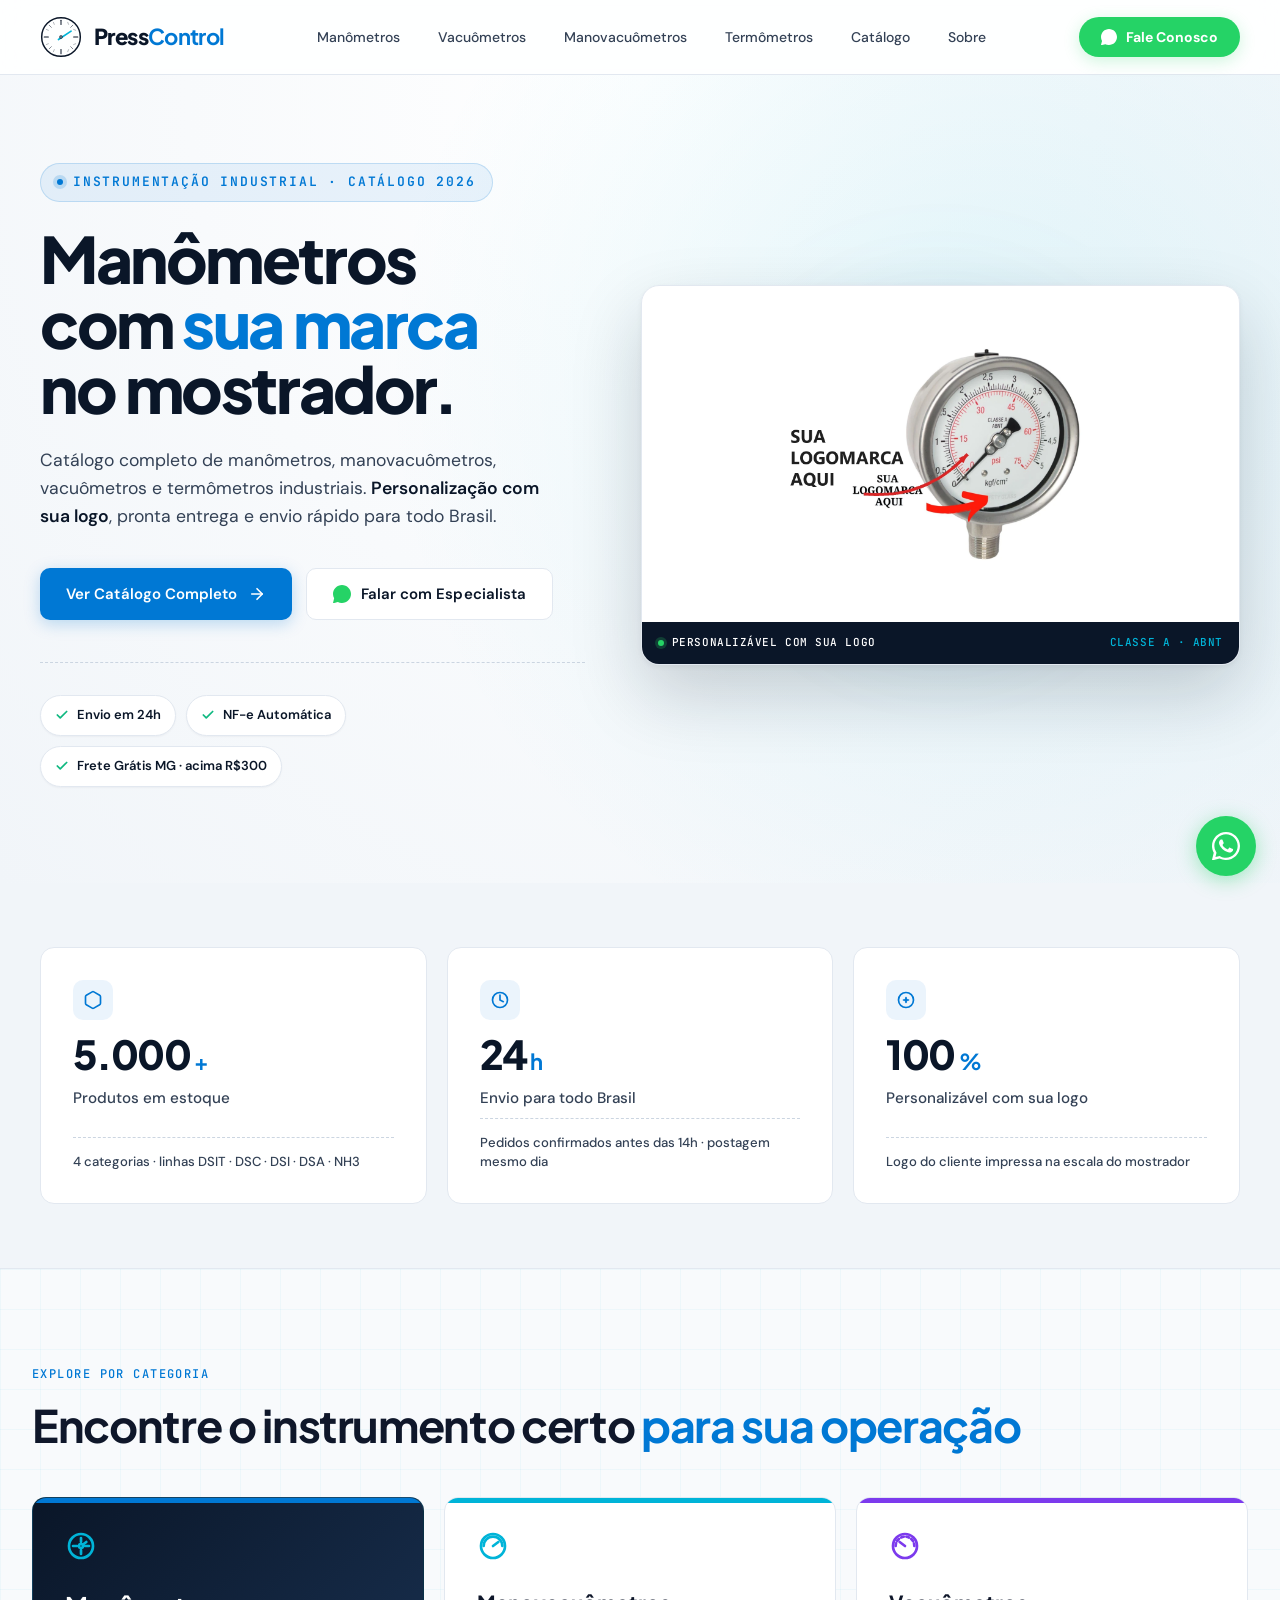
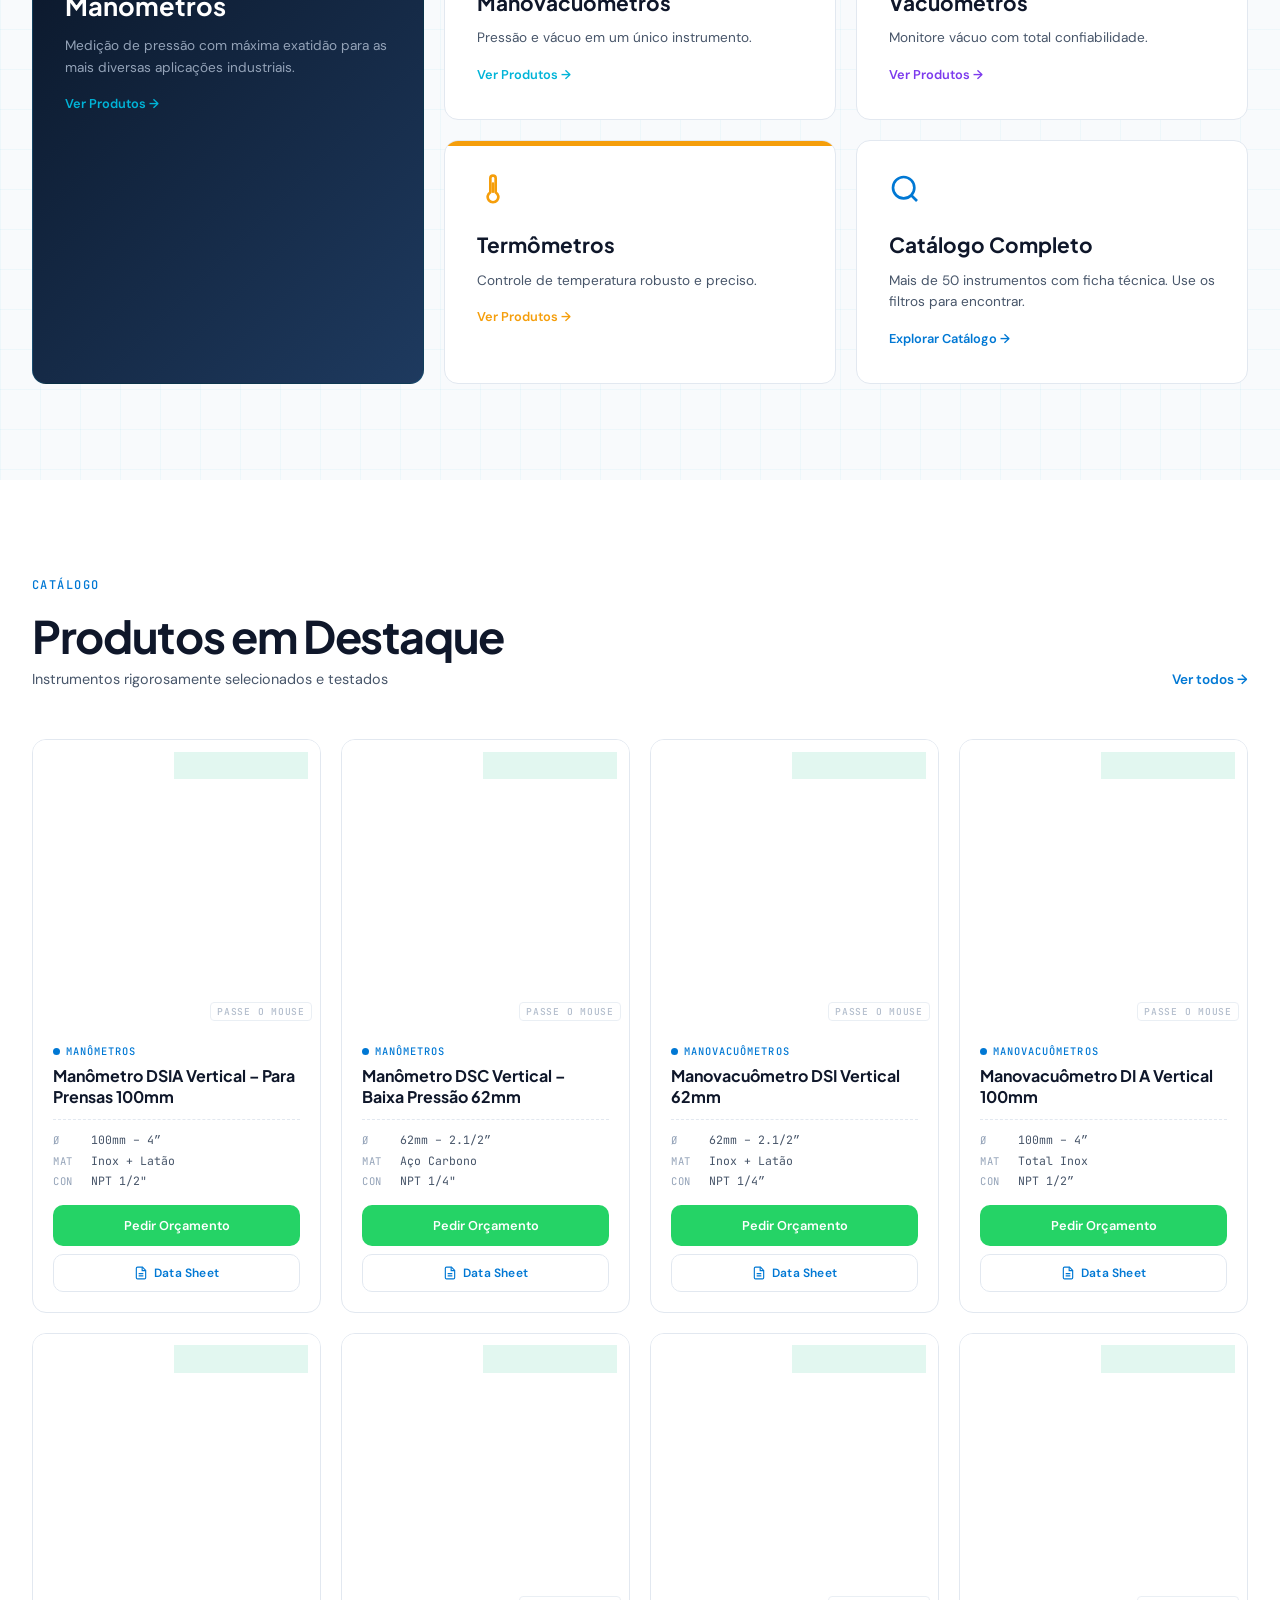
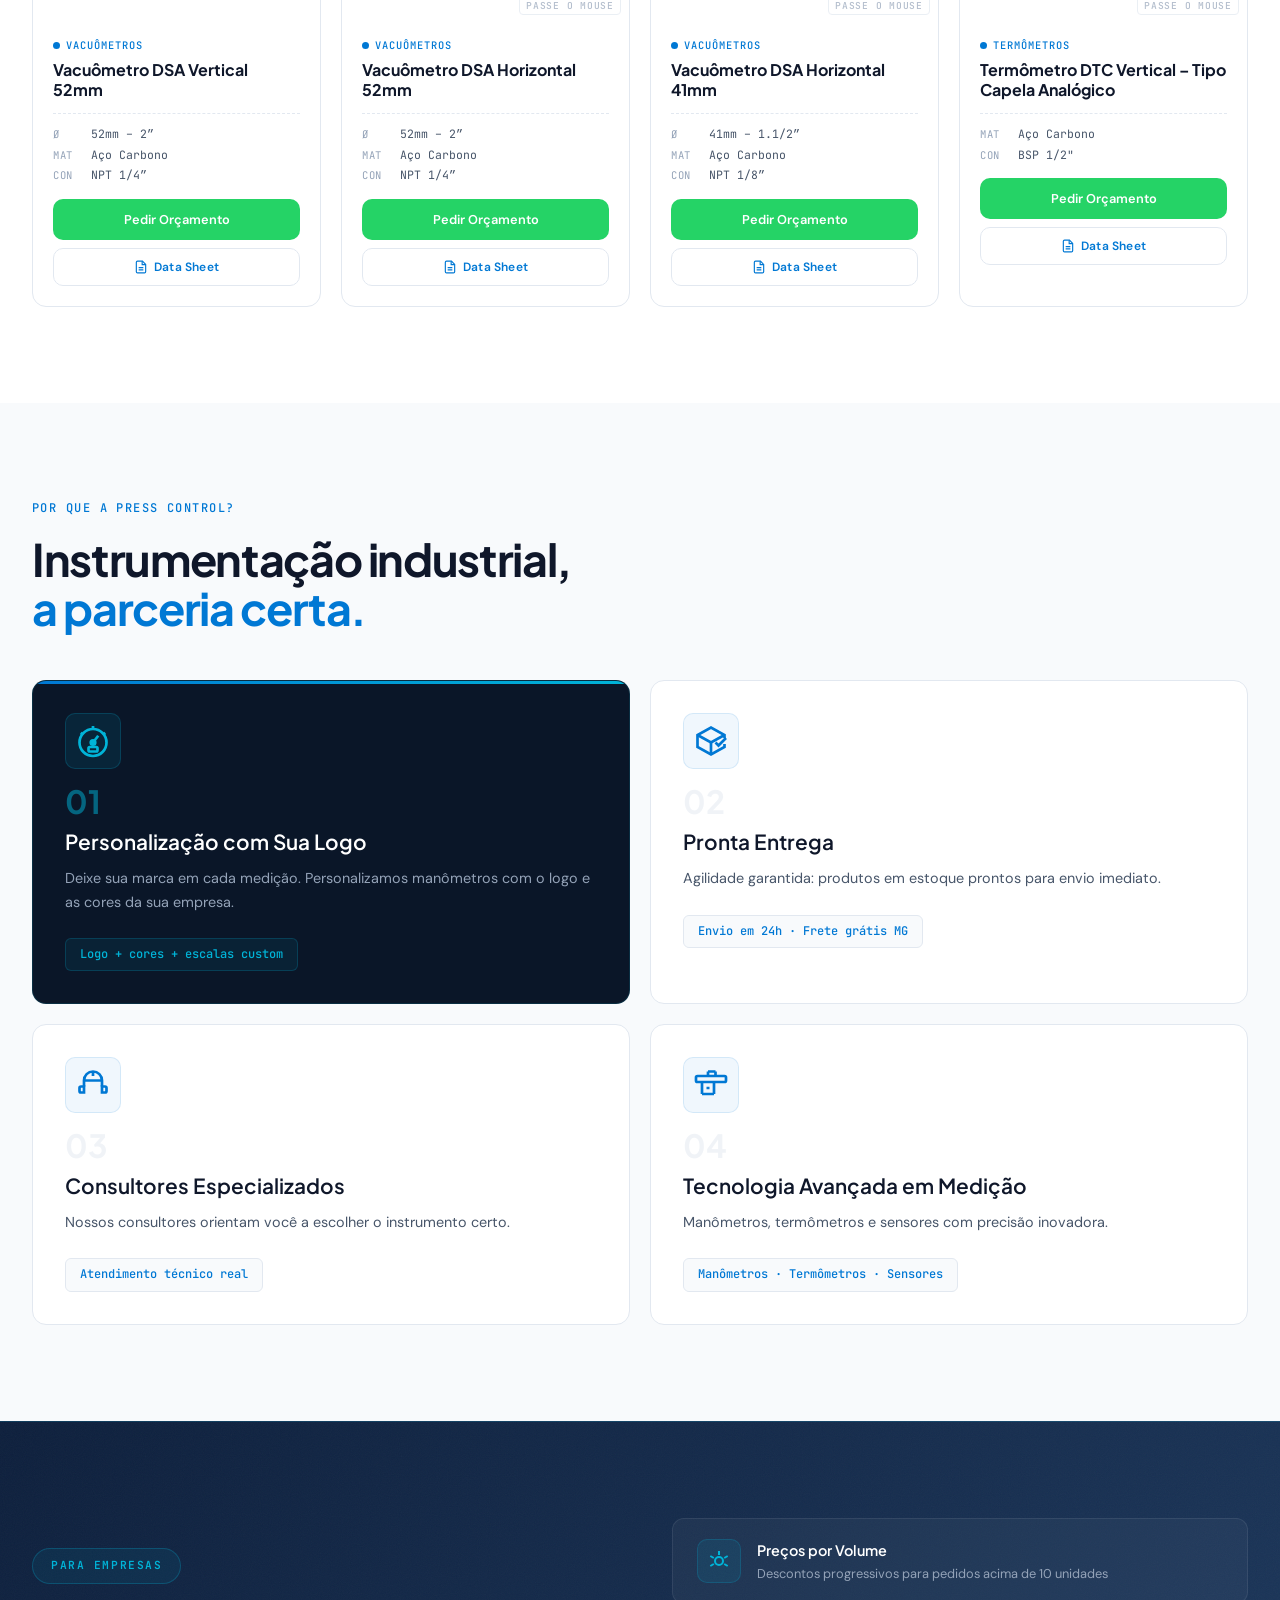
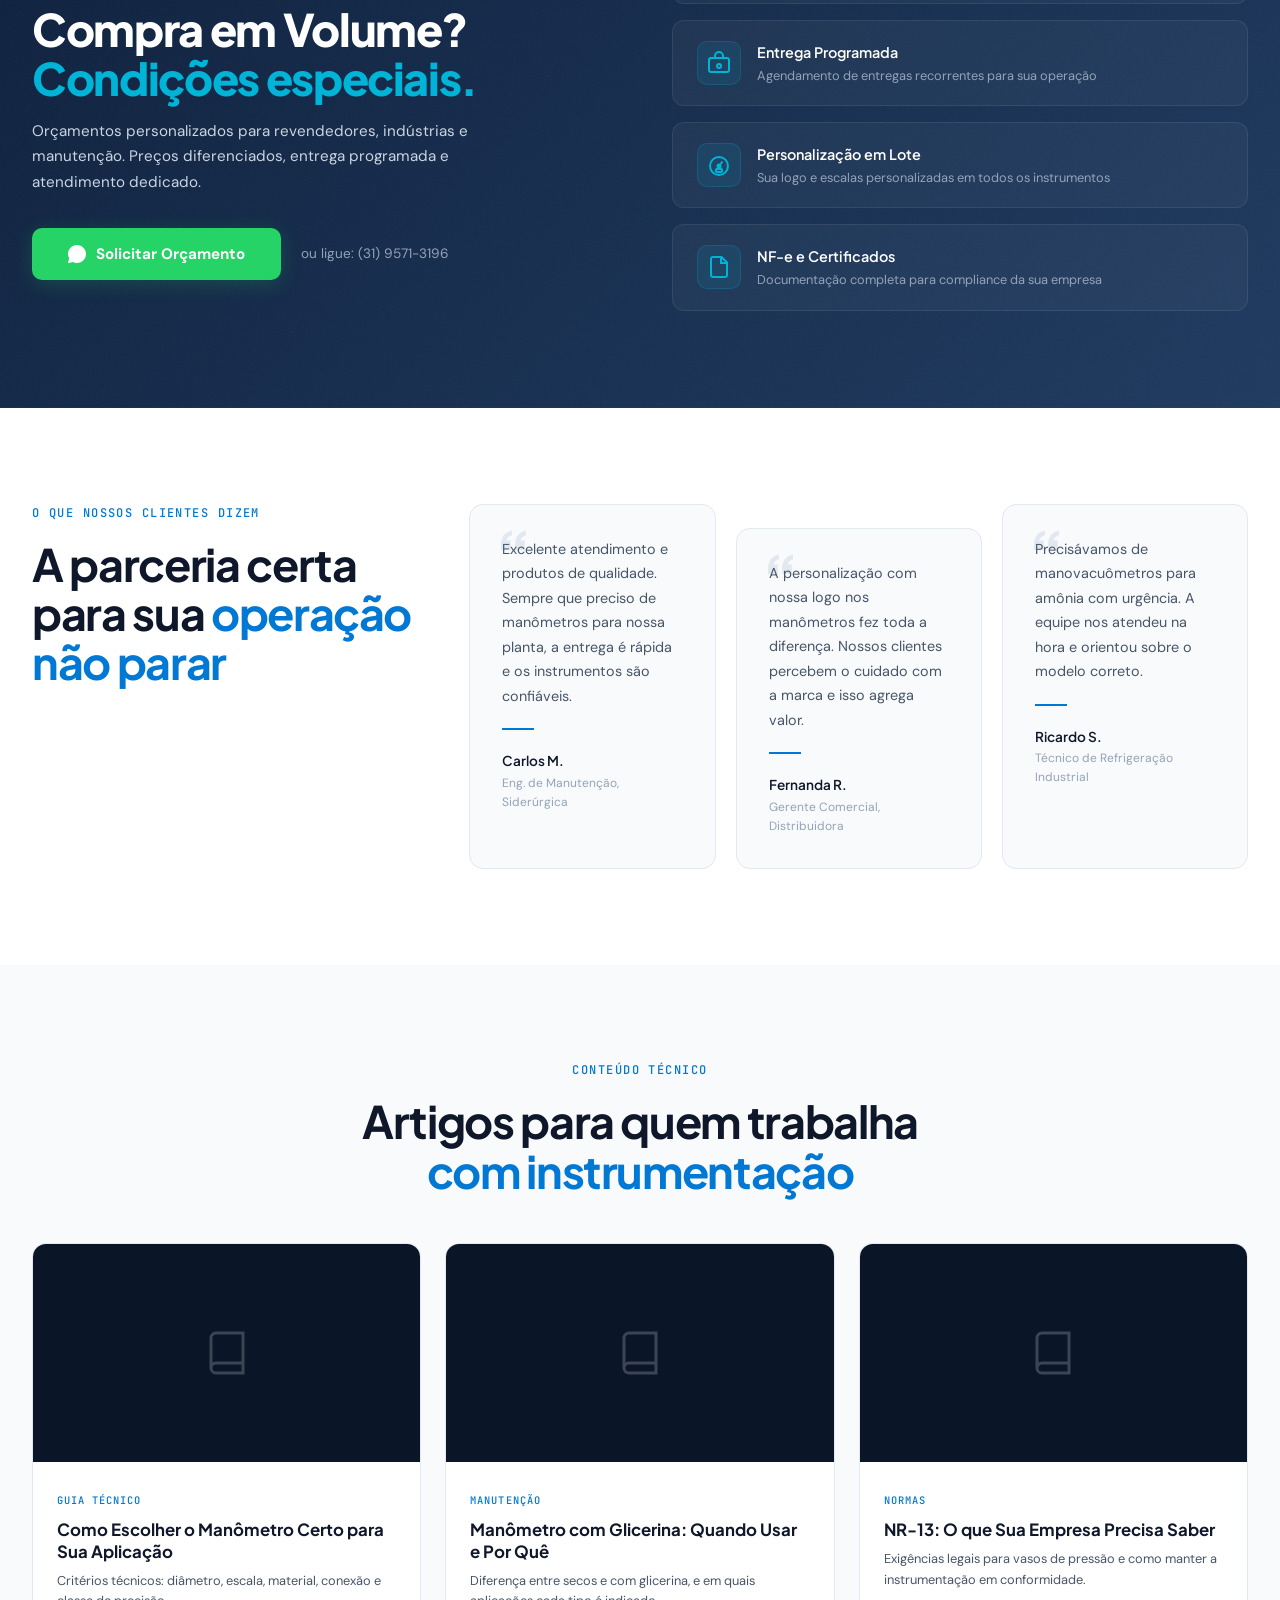
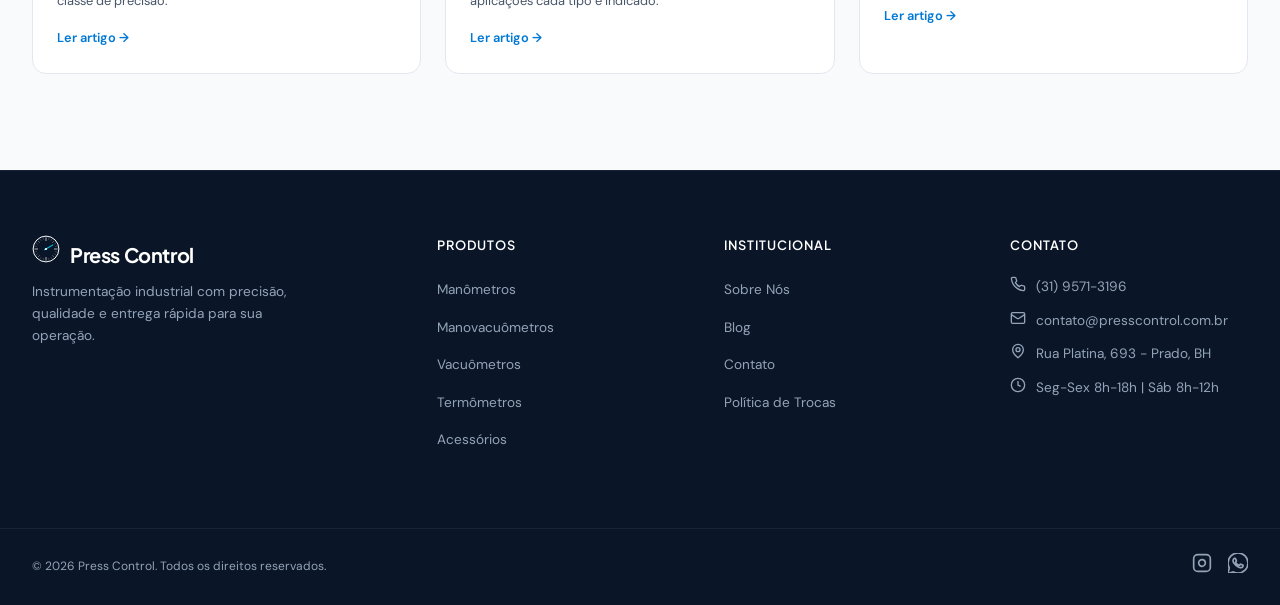
==== commit 29b8af50: "Perf mobile: preload do poster do hero (fetchpriority high) + preload=metadata no video (LCP 3.3s->2" ====
--- a/index.html
+++ b/index.html
@@ -10,6 +10,7 @@
   <meta name="theme-color" content="#FFFFFF">
   <link rel="preconnect" href="https://fonts.googleapis.com">
   <link rel="preconnect" href="https://fonts.gstatic.com" crossorigin>
+  <link rel="preload" as="image" href="images/hero-manometro.webp" fetchpriority="high">
   <link href="https://fonts.googleapis.com/css2?family=Plus+Jakarta+Sans:wght@600;700;800&family=DM+Sans:wght@400;500&family=JetBrains+Mono:wght@400&display=swap" rel="stylesheet">
   <style>
     /* Critical CSS — above-the-fold */
@@ -218,7 +219,7 @@
       <div class="hero__visual">
         <div class="hero__halo"></div>
         <div class="hero__video-frame">
-          <video class="hero__video" width="1280" height="720" autoplay muted loop playsinline preload="auto" poster="images/hero-manometro.webp">
+          <video class="hero__video" width="1280" height="720" autoplay muted loop playsinline preload="metadata" poster="images/hero-manometro.webp">
             <source src="videos/hero-manometro.mp4" type="video/mp4">
           </video>
           <div class="hero__video-caption">
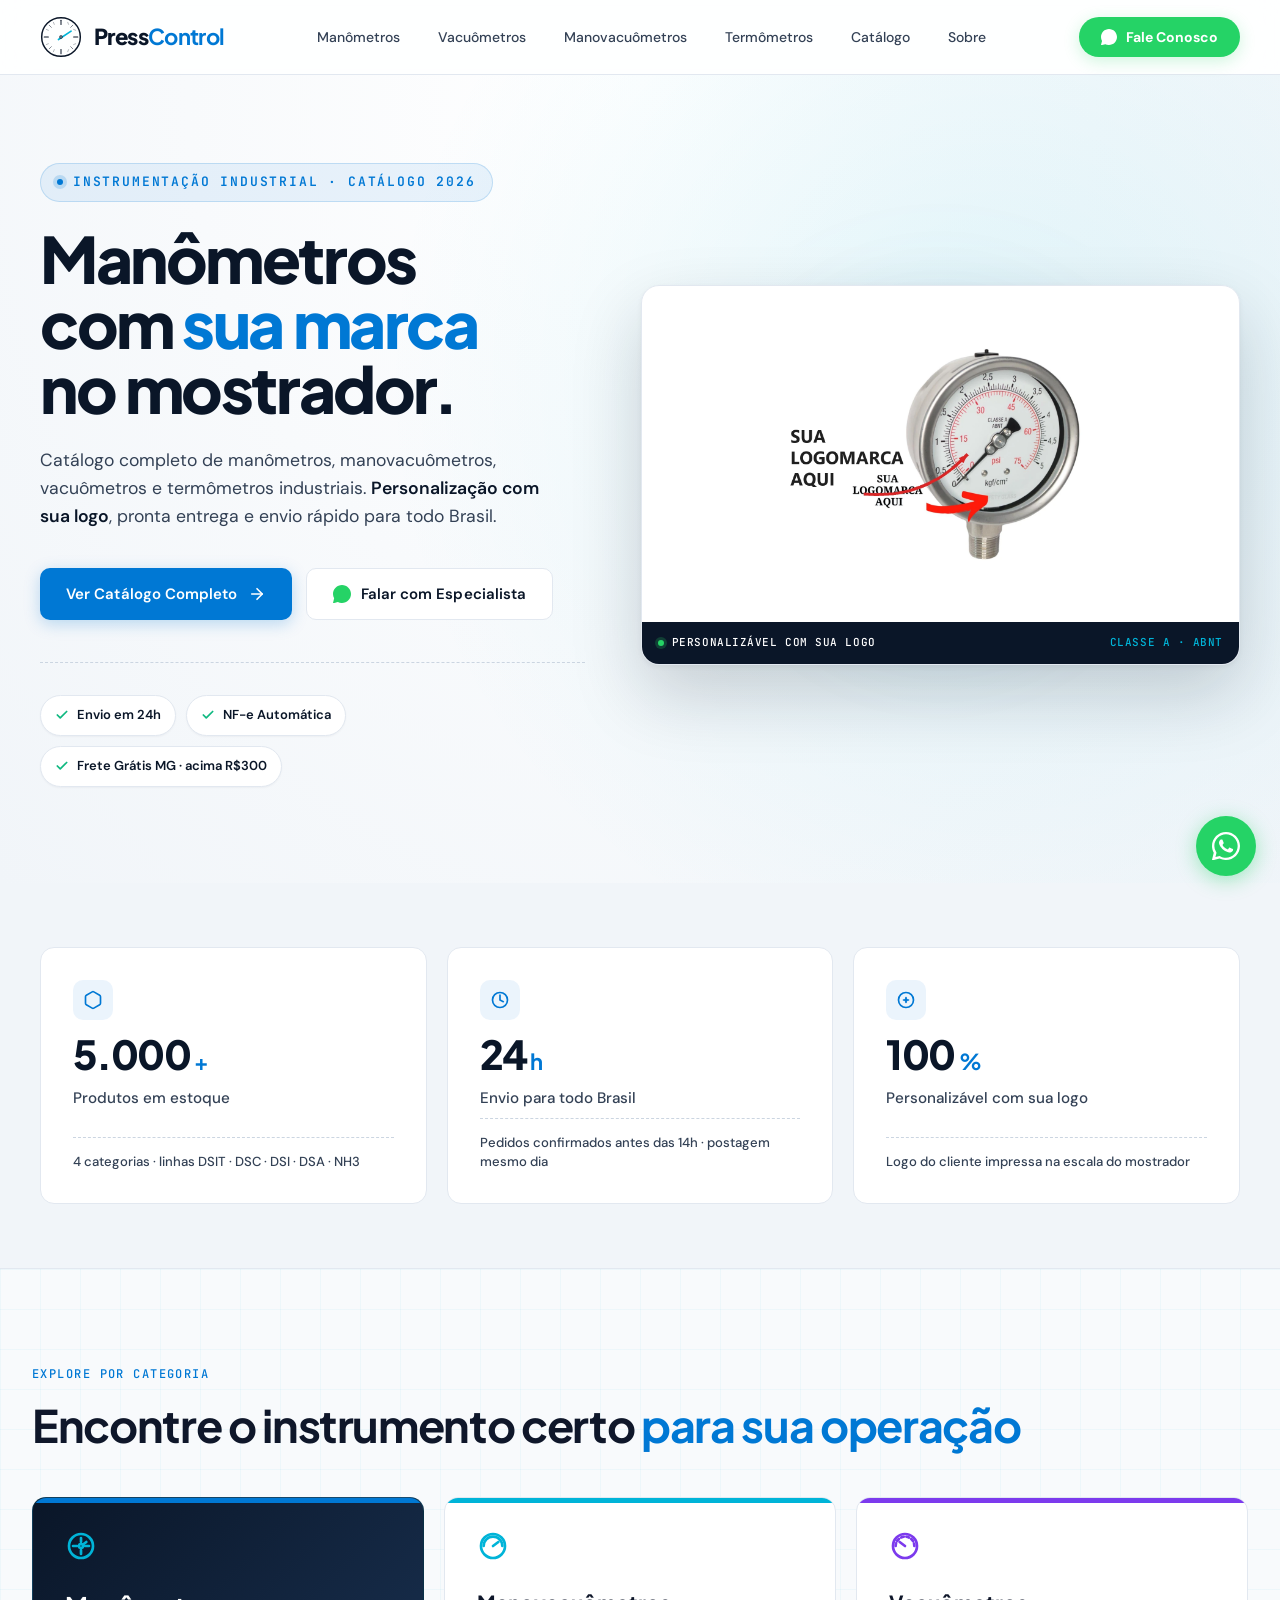
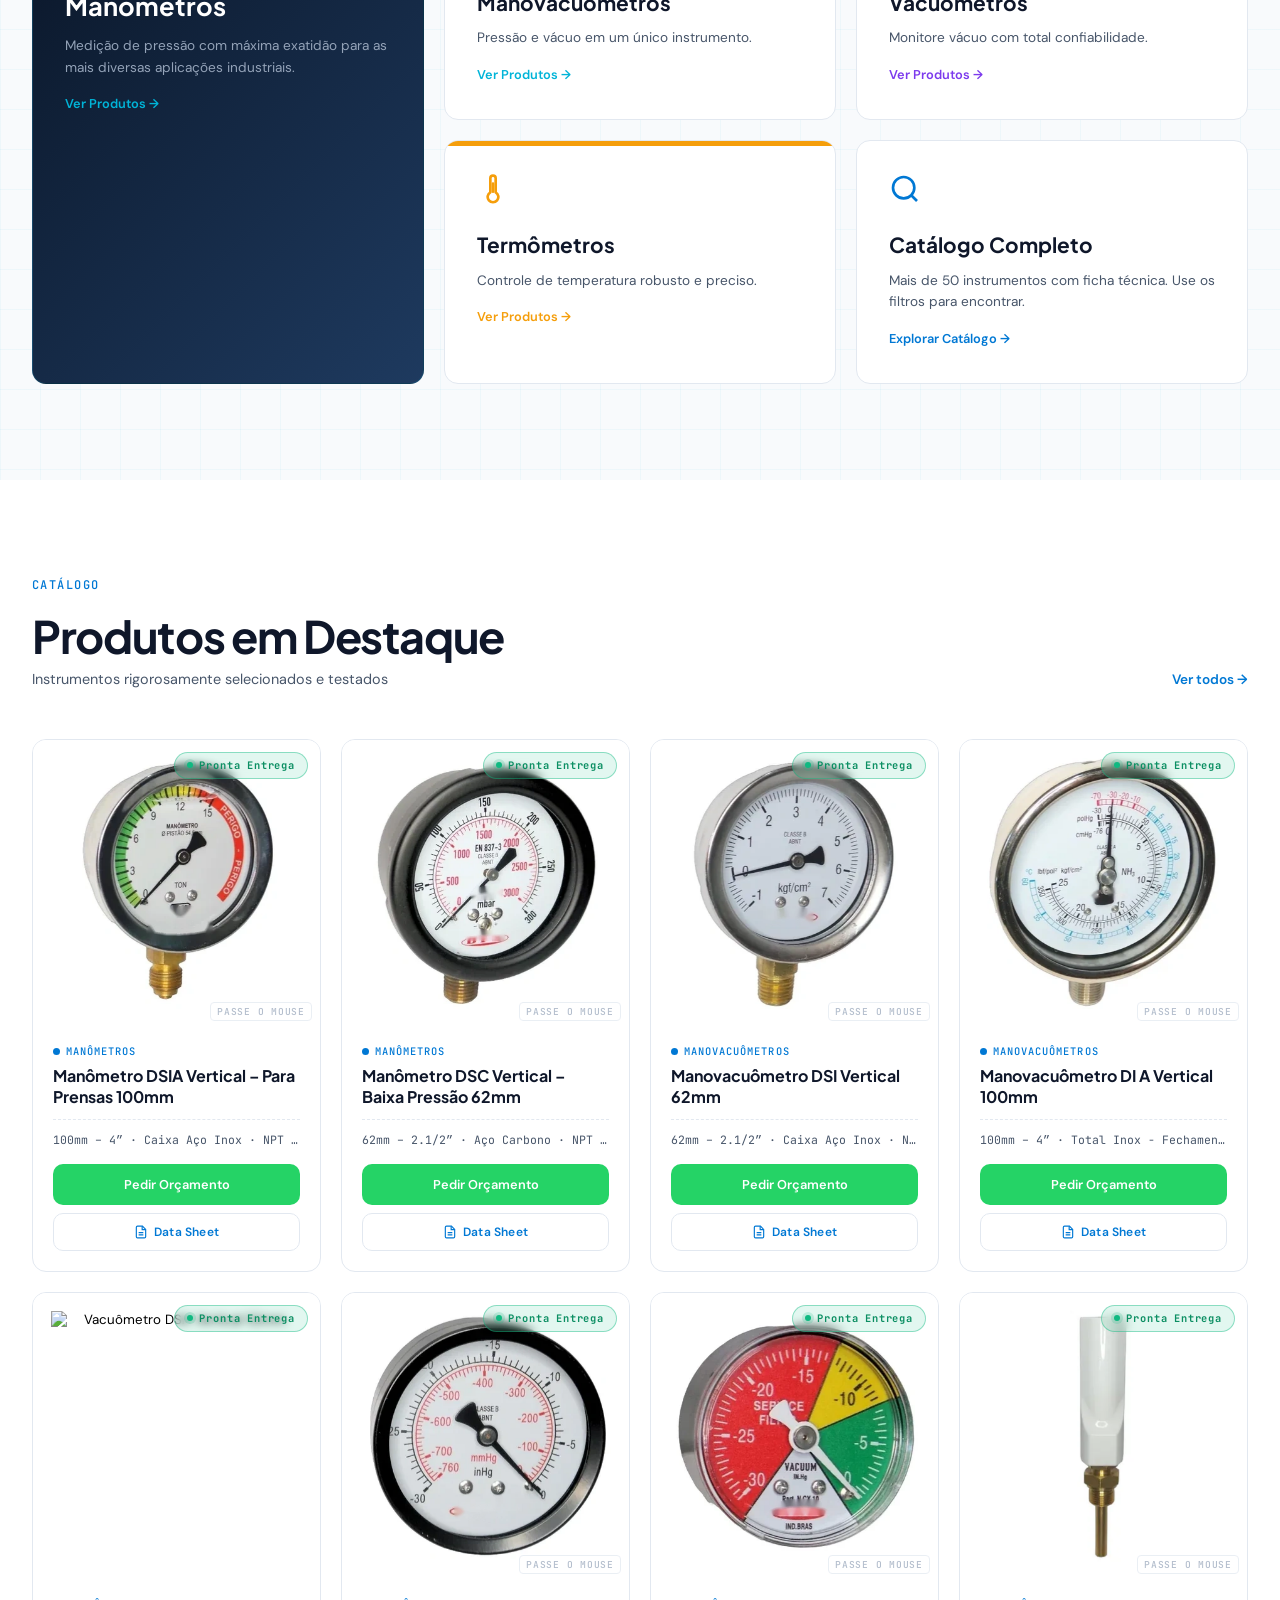
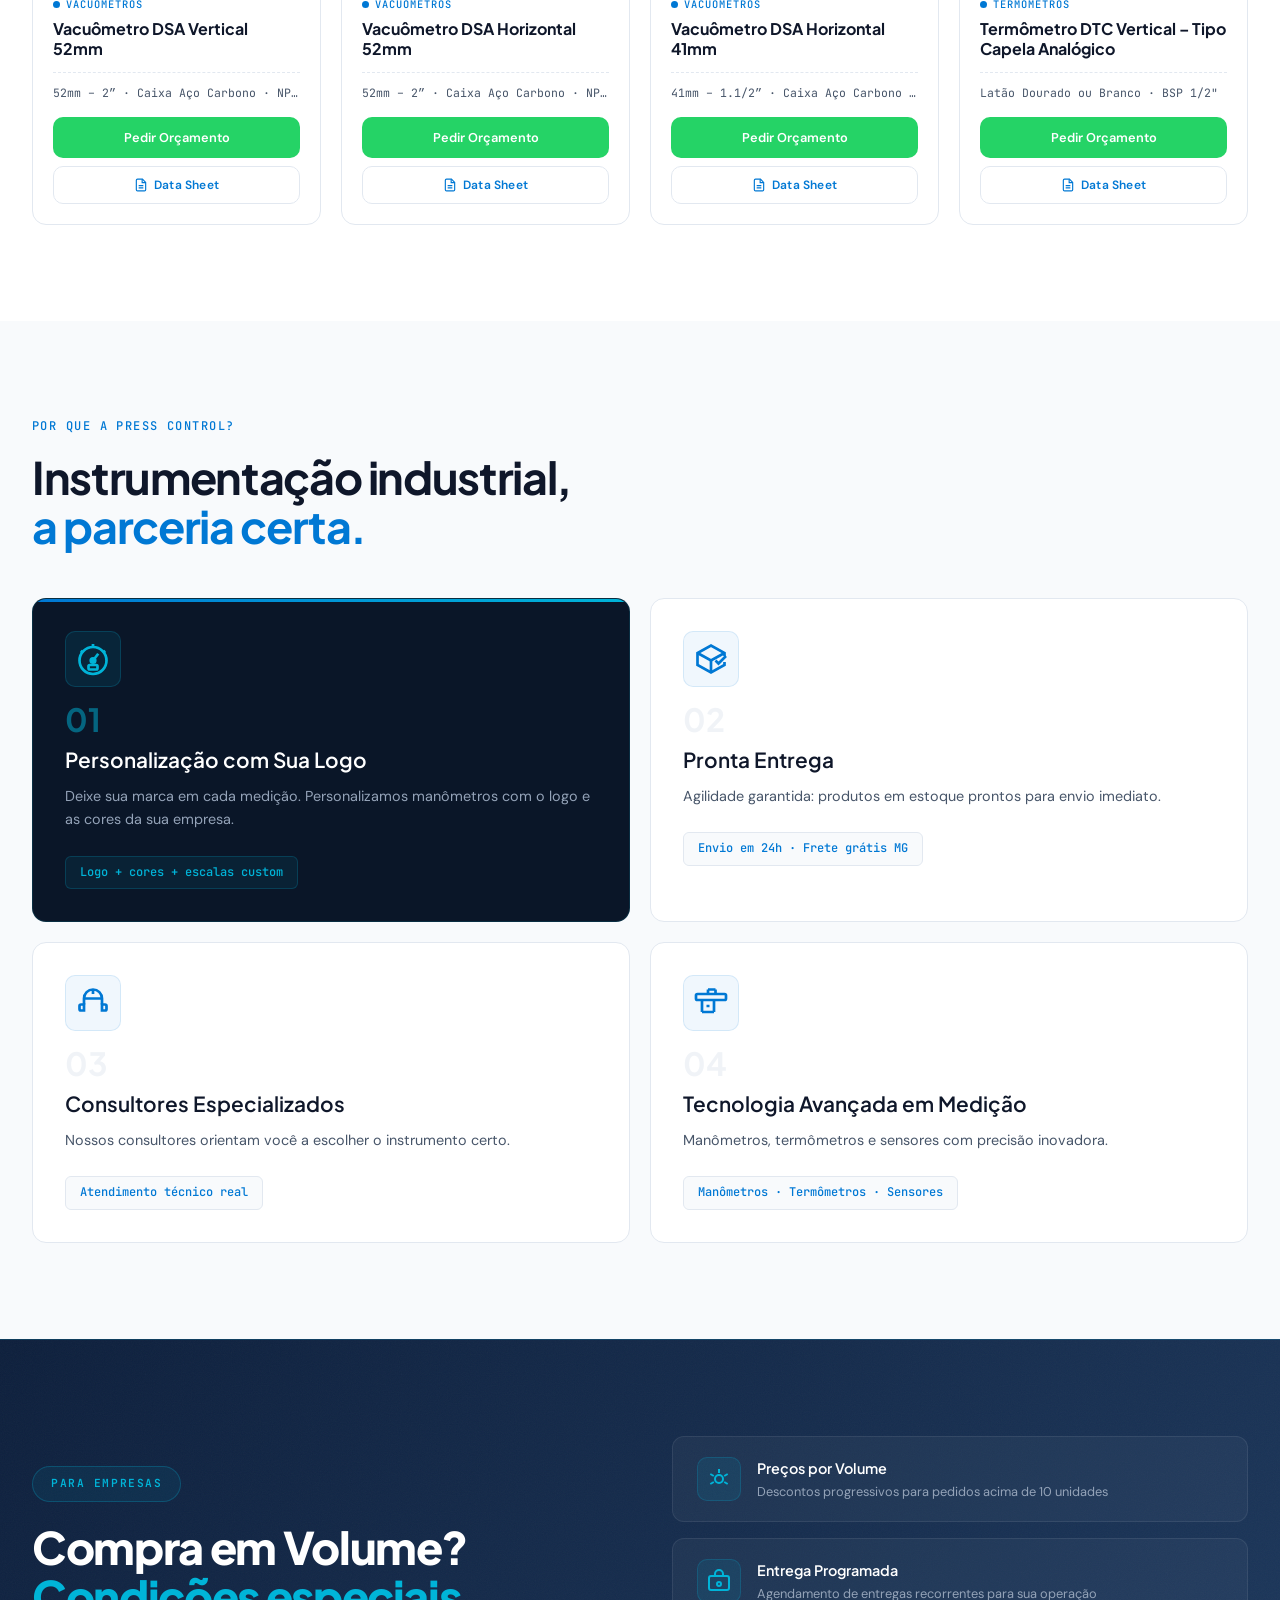
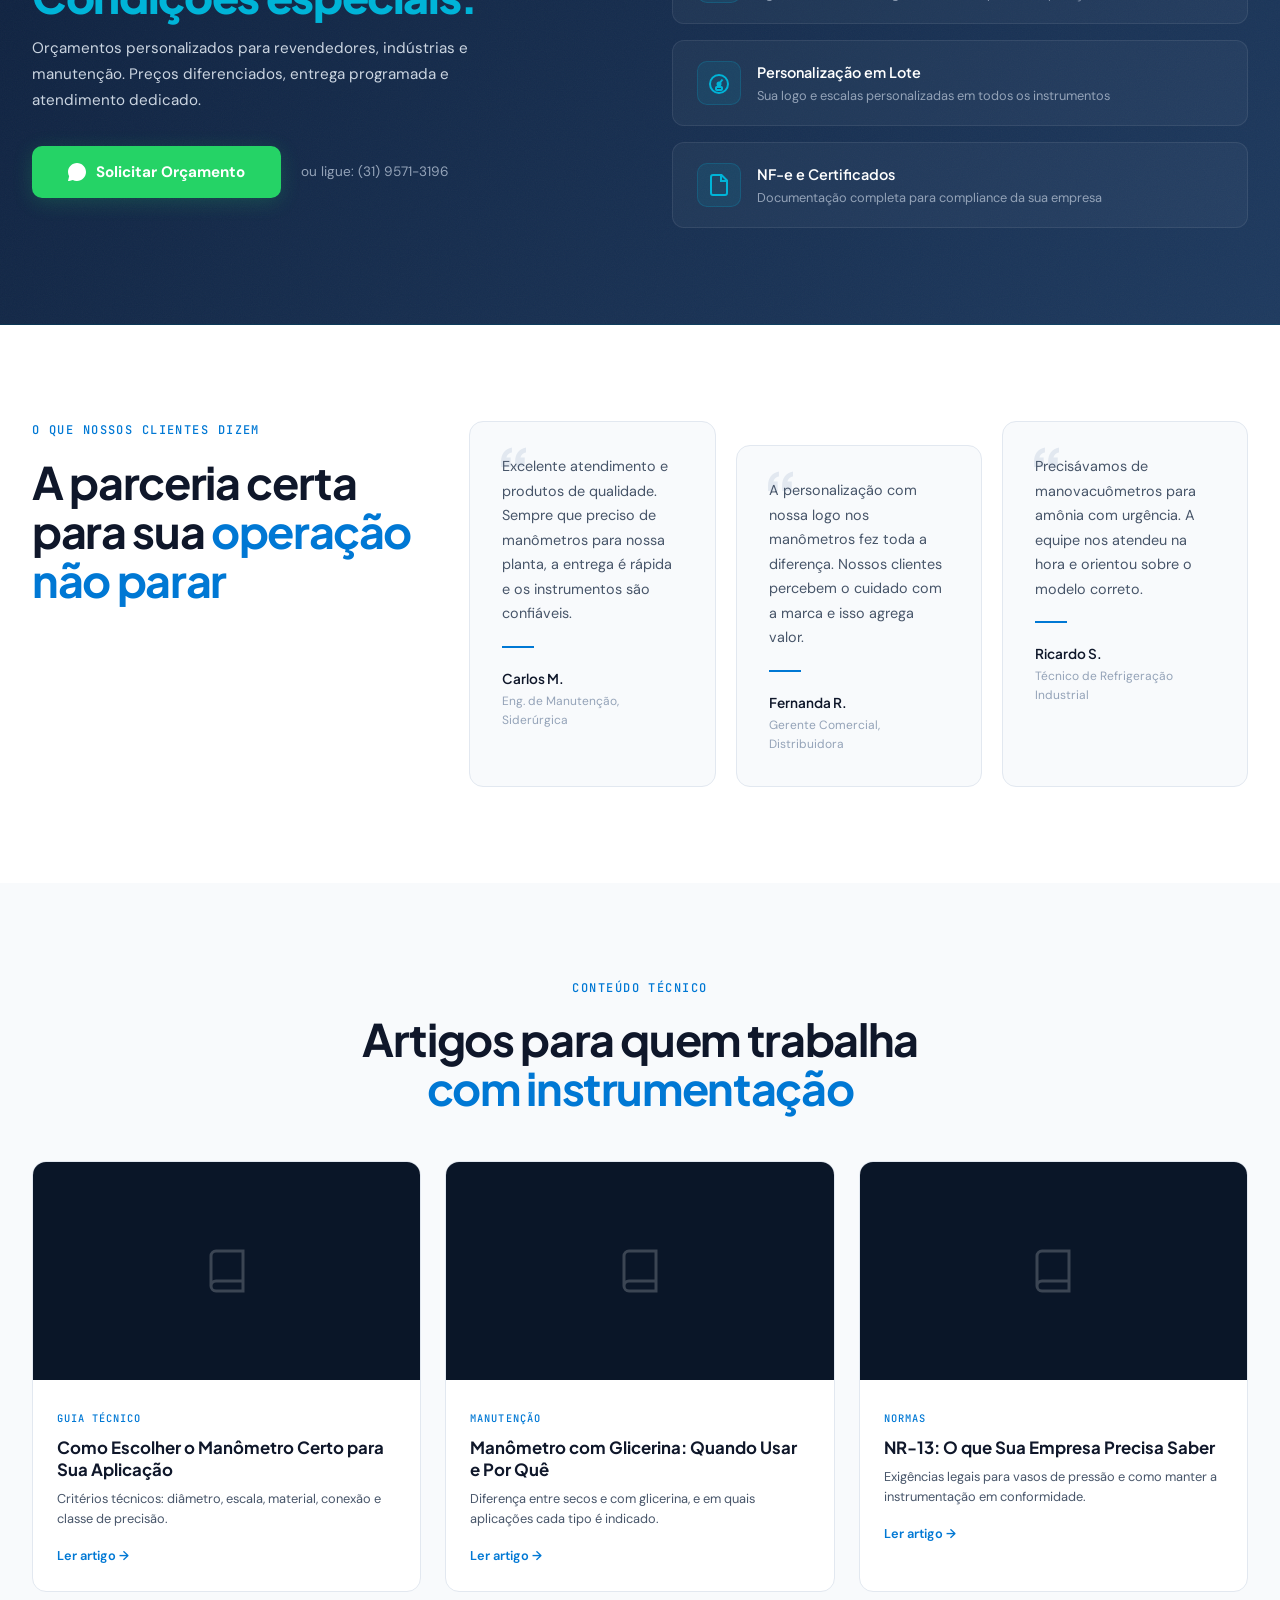
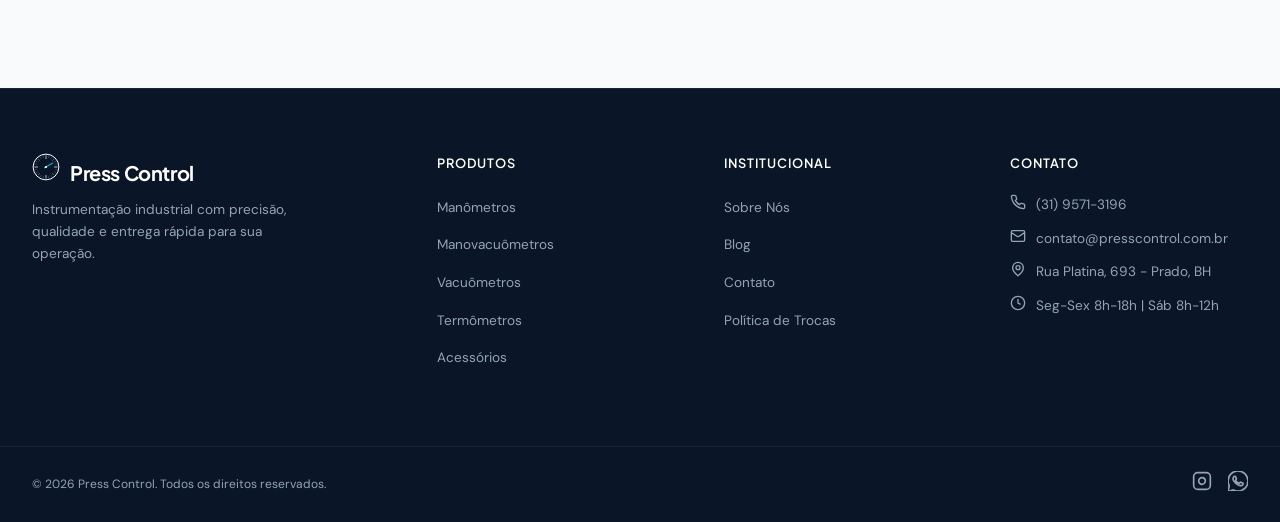
==== commit 073111a1: "Revert preload do poster (LCP e texto, nao imagem); mantem preload=metadata no video" ====
--- a/index.html
+++ b/index.html
@@ -10,7 +10,6 @@
   <meta name="theme-color" content="#FFFFFF">
   <link rel="preconnect" href="https://fonts.googleapis.com">
   <link rel="preconnect" href="https://fonts.gstatic.com" crossorigin>
-  <link rel="preload" as="image" href="images/hero-manometro.webp" fetchpriority="high">
   <link href="https://fonts.googleapis.com/css2?family=Plus+Jakarta+Sans:wght@600;700;800&family=DM+Sans:wght@400;500&family=JetBrains+Mono:wght@400&display=swap" rel="stylesheet">
   <style>
     /* Critical CSS — above-the-fold */
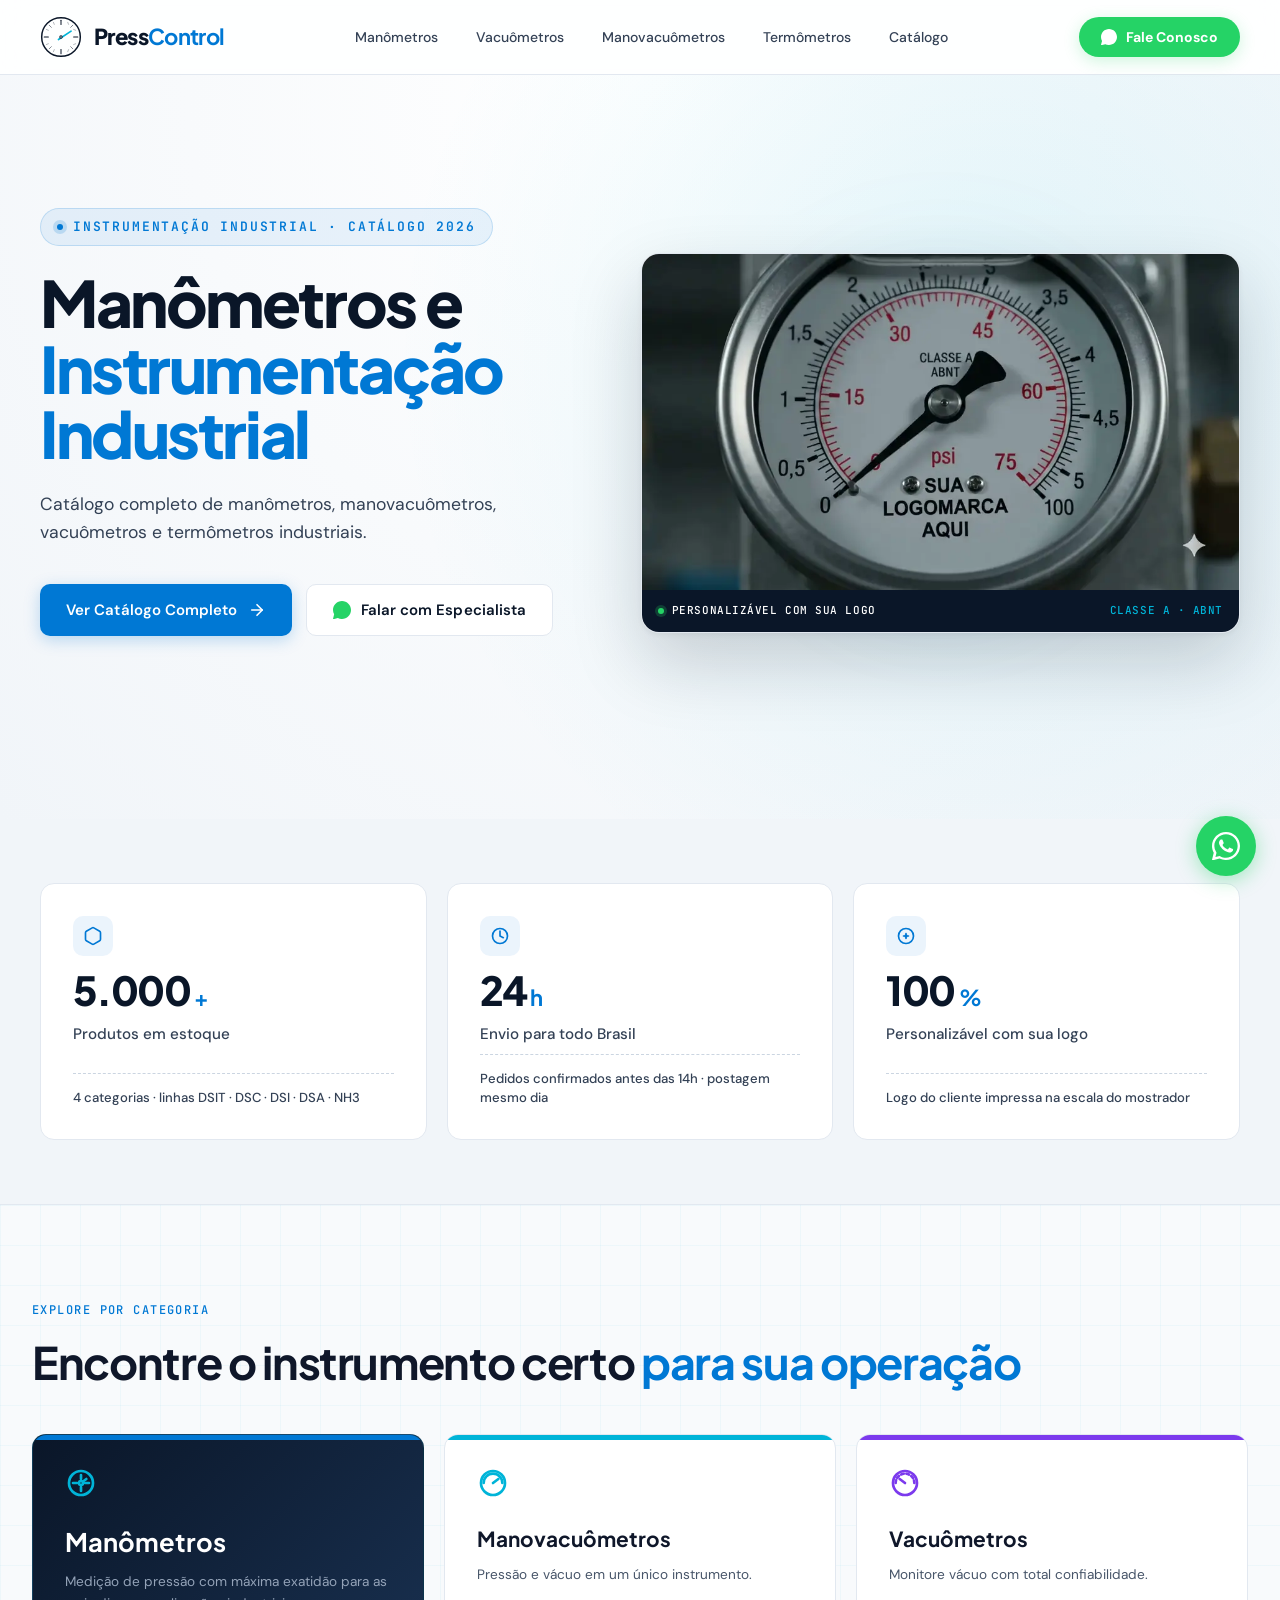
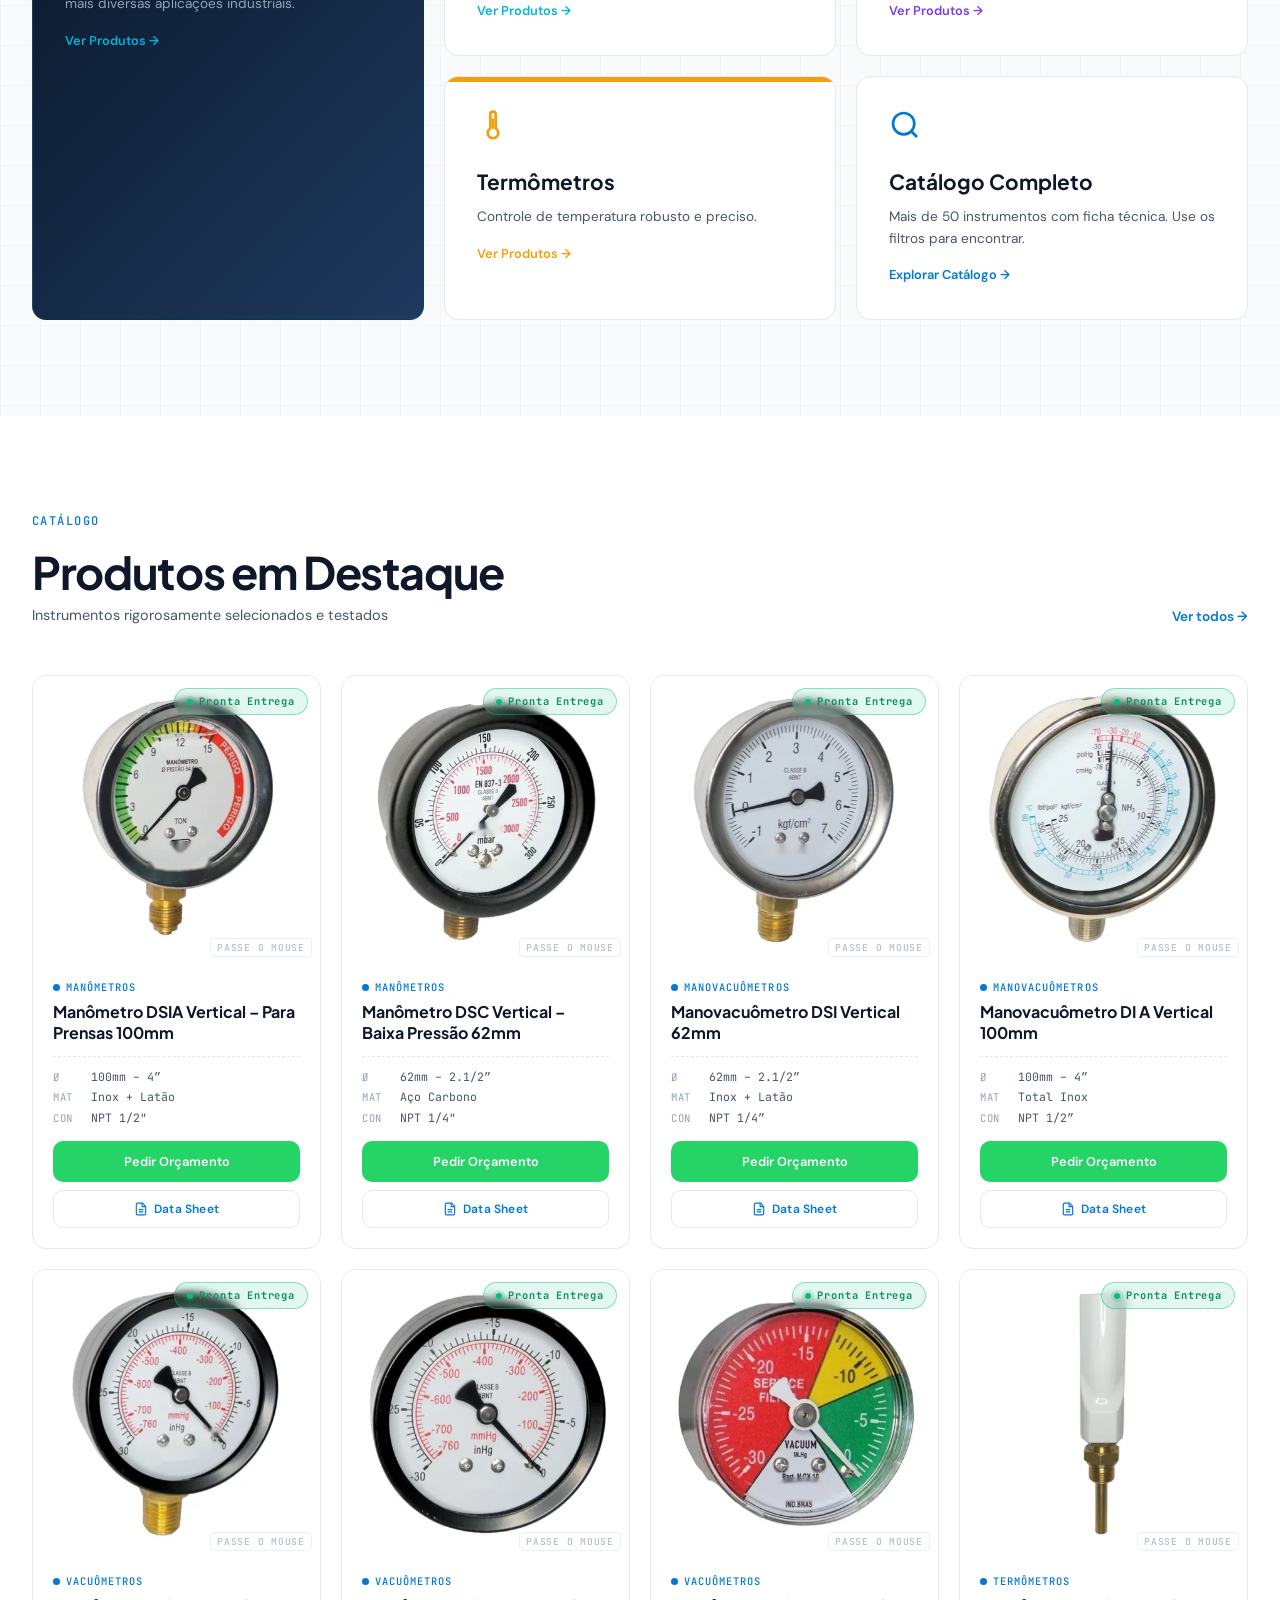
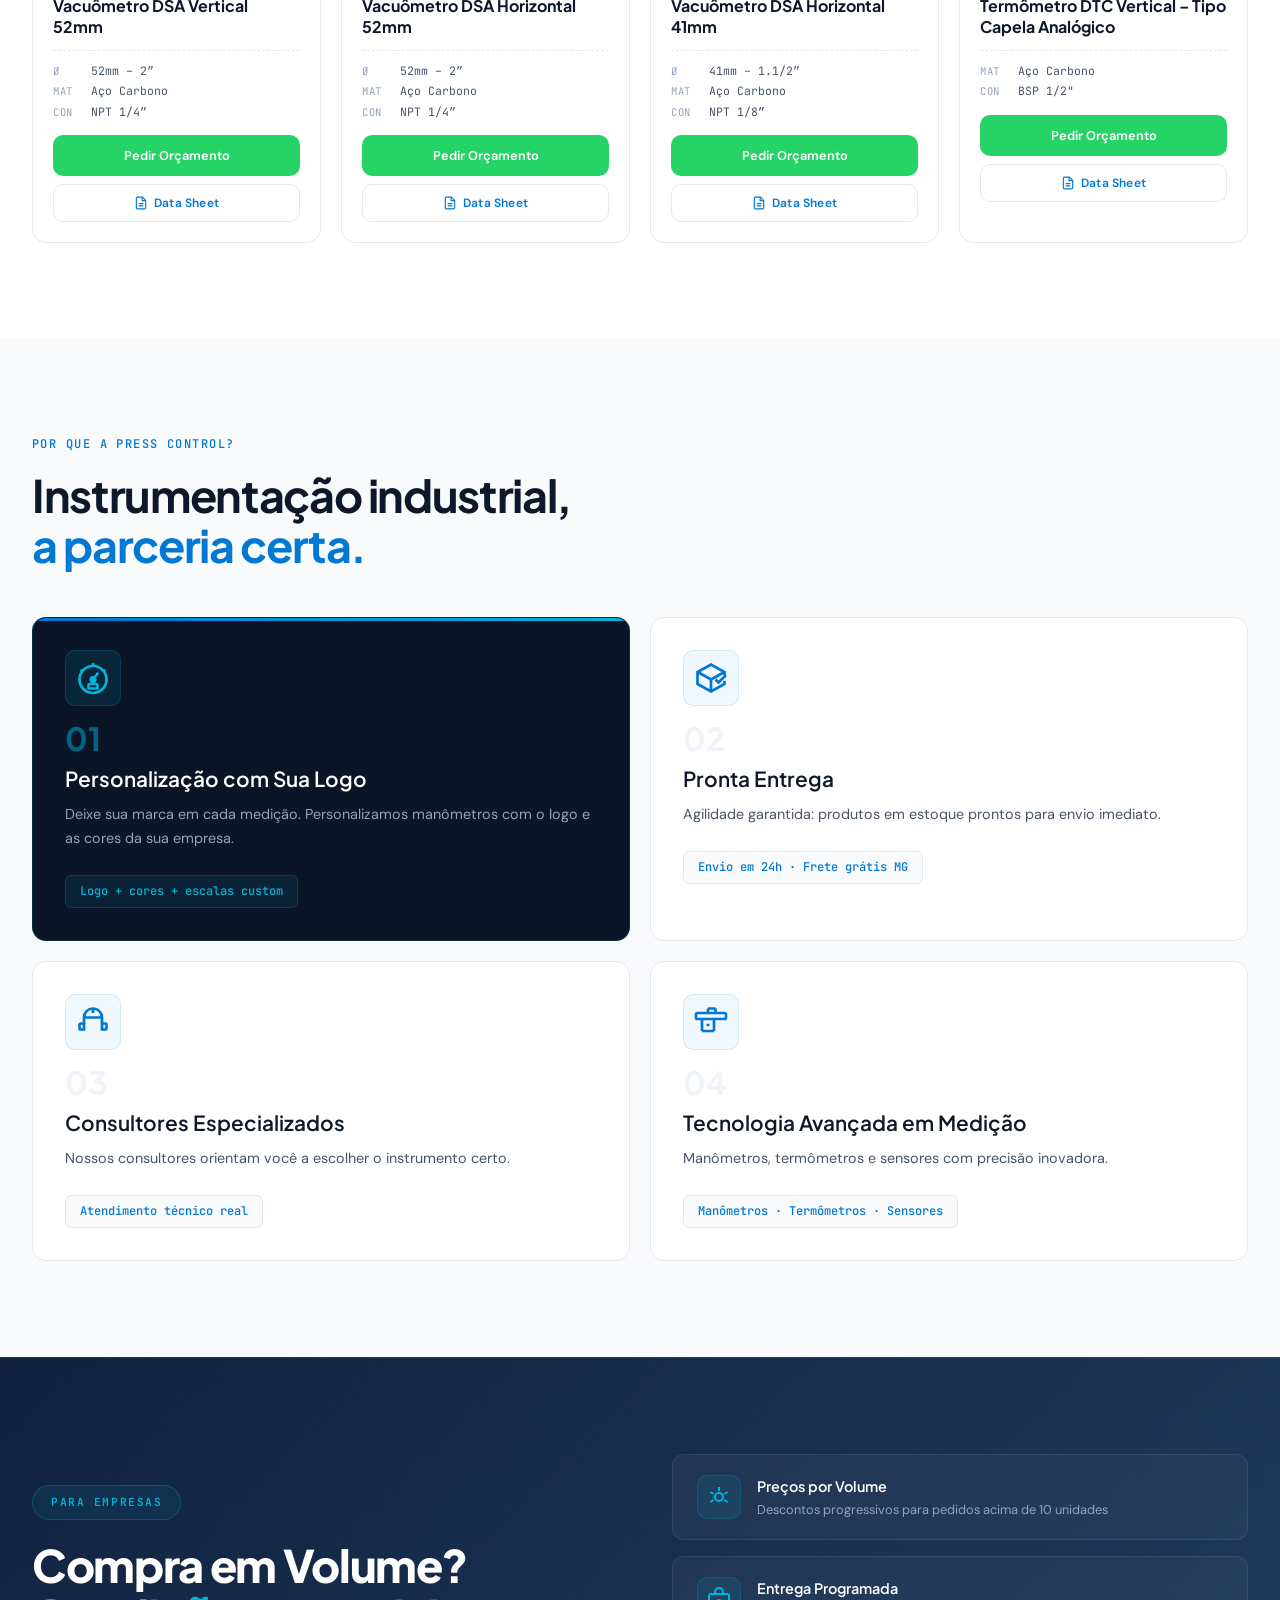
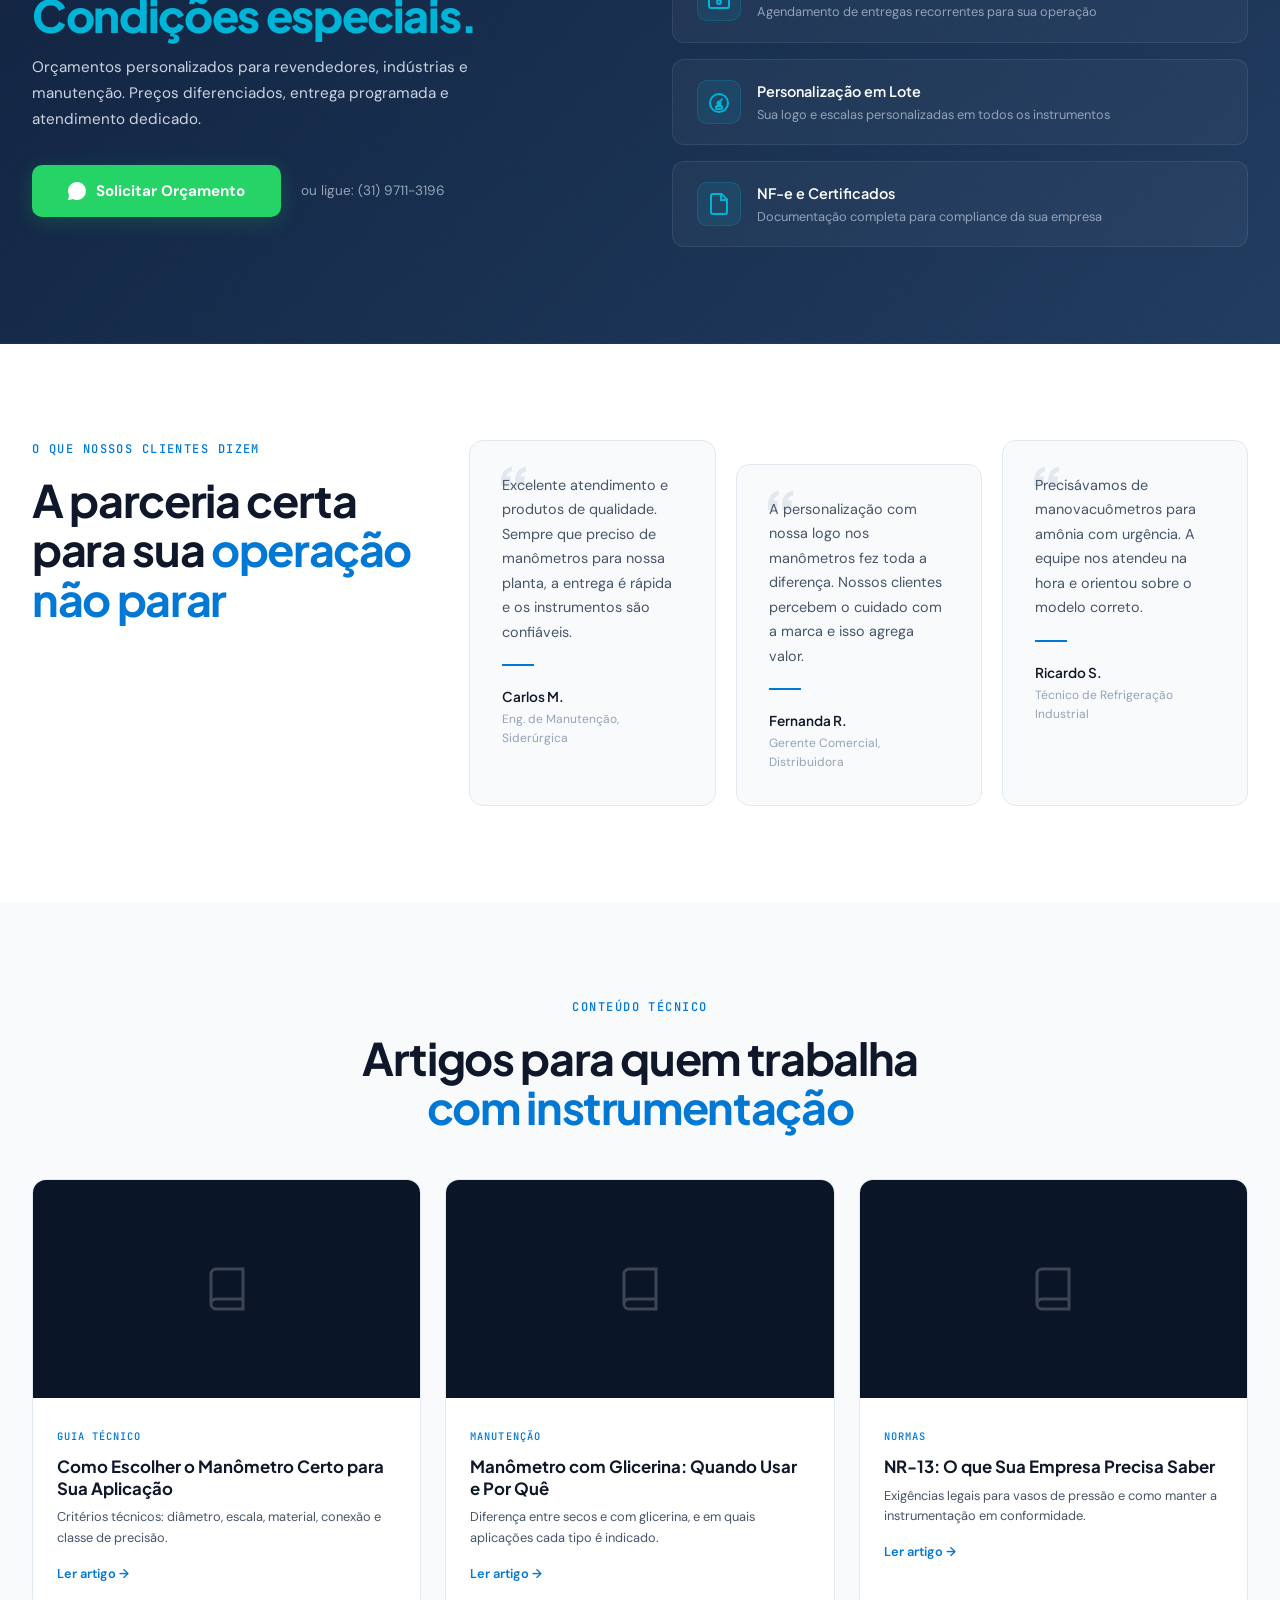
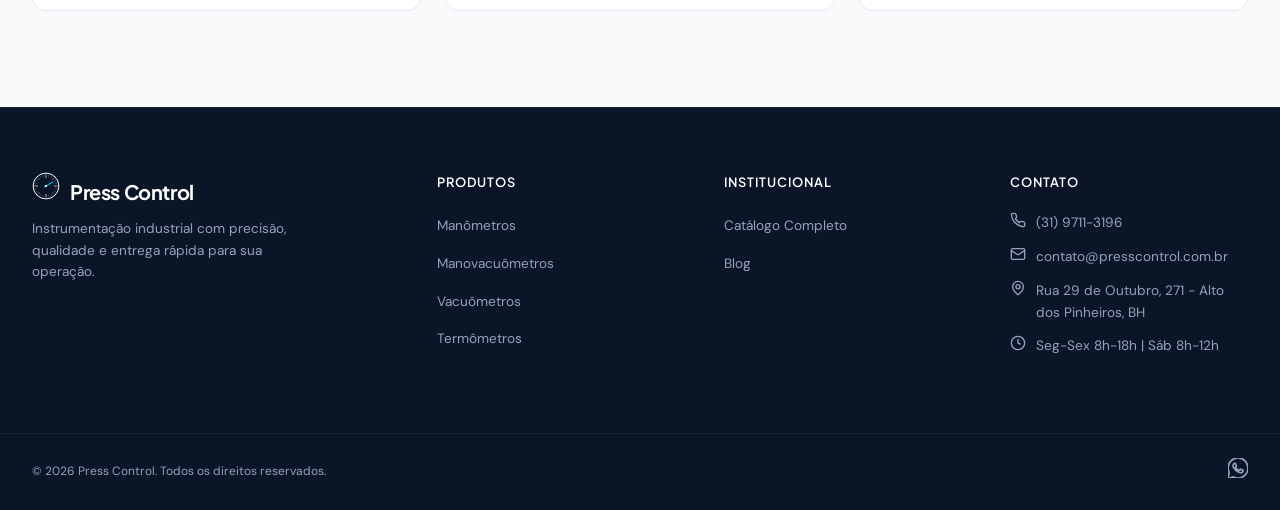
==== commit 92278557: "Endereço real (Alto dos Pinheiros) + captura de leads no Supabase - Atualiza endereço para Rua 29 de" ====
--- a/index.html
+++ b/index.html
@@ -3,13 +3,35 @@
 <head>
   <meta charset="UTF-8">
   <meta name="viewport" content="width=device-width, initial-scale=1.0">
+  <!-- Google tag (gtag.js) — Google Ads -->
+  <script async src="https://www.googletagmanager.com/gtag/js?id=AW-18211286792"></script>
+  <script>
+    window.dataLayer = window.dataLayer || [];
+    function gtag(){dataLayer.push(arguments);}
+    gtag('js', new Date());
+    gtag('config', 'AW-18211286792');
+  </script>
   <title>Press Control — Instrumentação Industrial</title>
-  <meta name="description" content="Manômetros, manovacuômetros, vacuômetros e termômetros industriais com pronta entrega. Personalização com sua logo. Envio para todo Brasil.">
+  <meta name="description" content="Manômetros, manovacuômetros, vacuômetros e termômetros industriais com pronta entrega e envio para todo o Brasil. Atendimento técnico em Belo Horizonte/MG.">
+  <link rel="canonical" href="https://manometrospresscontrol.com.br/">
+  <meta property="og:type" content="website">
+  <meta property="og:site_name" content="Press Control">
+  <meta property="og:locale" content="pt_BR">
+  <meta property="og:title" content="Press Control — Manômetros e Instrumentação Industrial">
+  <meta property="og:description" content="Manômetros, manovacuômetros, vacuômetros e termômetros industriais com pronta entrega e envio para todo o Brasil.">
+  <meta property="og:url" content="https://manometrospresscontrol.com.br/">
+  <meta property="og:image" content="https://manometrospresscontrol.com.br/images/og-press-control.jpg">
+  <meta name="twitter:card" content="summary_large_image">
+  <meta name="twitter:title" content="Press Control — Manômetros e Instrumentação Industrial">
+  <meta name="twitter:description" content="Manômetros, manovacuômetros, vacuômetros e termômetros industriais com pronta entrega e envio para todo o Brasil.">
+  <meta name="twitter:image" content="https://manometrospresscontrol.com.br/images/og-press-control.jpg">
+  <script type="application/ld+json">{"@context":"https://schema.org","@graph":[{"@type":"Organization","@id":"https://manometrospresscontrol.com.br/#org","name":"Press Control","url":"https://manometrospresscontrol.com.br/","logo":"https://manometrospresscontrol.com.br/images/og-press-control.jpg","description":"Instrumentação industrial — manômetros, manovacuômetros, vacuômetros e termômetros — com pronta entrega para todo o Brasil.","email":"contato@presscontrol.com.br","telephone":"+553197113196","address":{"@type":"PostalAddress","streetAddress":"Rua 29 de Outubro, 271 - Alto dos Pinheiros","addressLocality":"Belo Horizonte","addressRegion":"MG","postalCode":"30530-060","addressCountry":"BR"},"areaServed":"BR","contactPoint":{"@type":"ContactPoint","telephone":"+553197113196","contactType":"sales","areaServed":"BR","availableLanguage":"Portuguese"}},{"@type":"WebSite","@id":"https://manometrospresscontrol.com.br/#website","url":"https://manometrospresscontrol.com.br/","name":"Press Control","inLanguage":"pt-BR","publisher":{"@id":"https://manometrospresscontrol.com.br/#org"}}]}</script>
   <link rel="icon" type="image/svg+xml" href="favicon.svg">
   <link rel="apple-touch-icon" href="favicon.svg">
   <meta name="theme-color" content="#FFFFFF">
   <link rel="preconnect" href="https://fonts.googleapis.com">
   <link rel="preconnect" href="https://fonts.gstatic.com" crossorigin>
+  <link rel="preload" as="image" href="images/hero-manometro.webp" fetchpriority="high">
   <link href="https://fonts.googleapis.com/css2?family=Plus+Jakarta+Sans:wght@600;700;800&family=DM+Sans:wght@400;500&family=JetBrains+Mono:wght@400&display=swap" rel="stylesheet">
   <style>
     /* Critical CSS — above-the-fold */
@@ -128,6 +150,28 @@
       .site-top .stats__inner{grid-template-columns:1fr;gap:16px}
       .site-top .stats{padding:40px 20px}
     }
+    @media(max-width:768px){
+      /* vídeo encosta nas bordas, sem moldura de card */
+      .site-top .hero{padding-top:0;padding-bottom:26px}
+      .site-top .hero__visual{width:100vw;margin-left:calc(50% - 50vw)}
+      .site-top .hero__video-frame{border:0;border-radius:0;box-shadow:none;max-width:none}
+      /* tarja maior e alinhada ao conteúdo */
+      .site-top .hero__video-caption{padding:14px 20px;gap:6px 14px}
+      .site-top .hero__video-tag,.site-top .hero__video-status{font-size:12px}
+      /* hero compacto: os 2 CTAs cabem na primeira dobra */
+      .site-top .hero__inner{gap:18px}
+      .site-top .hero__title{font-size:clamp(1.9rem,7.2vw,2.4rem);line-height:1.08;margin-bottom:12px}
+      .site-top .hero__sub{font-size:1rem;line-height:1.5;margin-bottom:18px}
+      .site-top .hero__ctas{gap:10px;margin-bottom:0}
+      /* dobra: stats mais compactos e harmônicos */
+      .site-top .stats{padding:26px 20px 34px}
+      .site-top .stats__inner{gap:12px}
+      .site-top .stat{padding:18px 20px;display:grid;grid-template-columns:auto 1fr;grid-template-areas:"icon num" "label label" "hint hint";column-gap:14px;row-gap:2px;align-items:center}
+      .site-top .stat__icon{grid-area:icon;width:38px;height:38px;margin-bottom:0}
+      .site-top .stat__num{grid-area:num;justify-self:start;font-size:2.1rem}
+      .site-top .stat__label{grid-area:label;margin-top:8px}
+      .site-top .stat__hint{grid-area:hint;margin-top:6px;padding-top:12px}
+    }
   </style>
   <link rel="preload" href="style.css" as="style" onload="this.onload=null;this.rel='stylesheet'">
   <noscript><link rel="stylesheet" href="style.css"></noscript>
@@ -178,7 +222,6 @@
         <a href="catalogo.html?categoria=manovacuometros">Manovacuômetros</a>
         <a href="catalogo.html?categoria=termometros">Termômetros</a>
         <a href="catalogo.html">Catálogo</a>
-        <a href="#sobre">Sobre</a>
       </nav>
       <div class="header__cta">
         <button class="btn-wpp wa-btn" data-msg="preciso de ajuda" type="button">
@@ -197,8 +240,8 @@
     <div class="hero__inner">
       <div class="hero__left">
         <div class="hero__eyebrow">Instrumentação Industrial · Catálogo 2026</div>
-        <h1 class="hero__title">Manômetros<br>com <em>sua marca</em><br>no mostrador.</h1>
-        <p class="hero__sub">Catálogo completo de manômetros, manovacuômetros, vacuômetros e termômetros industriais. <strong>Personalização com sua logo</strong>, pronta entrega e envio rápido para todo Brasil.</p>
+        <h1 class="hero__title">Manômetros e <em>Instrumentação Industrial</em></h1>
+        <p class="hero__sub">Catálogo completo de manômetros, manovacuômetros, vacuômetros e termômetros industriais.</p>
         <div class="hero__ctas">
           <a href="catalogo.html" class="btn btn--primary">
             Ver Catálogo Completo
@@ -208,11 +251,6 @@
             <svg viewBox="0 0 24 24" fill="currentColor"><path d="M12 0C5.373 0 0 5.373 0 12c0 2.111.553 4.094 1.515 5.818L.057 23.64a.5.5 0 0 0 .603.603l5.822-1.458A11.948 11.948 0 0 0 12 24c6.627 0 12-5.373 12-12S18.627 0 12 0z"/></svg>
             Falar com Especialista
           </button>
-        </div>
-        <div class="hero__notes">
-          <span class="hero__note"><svg viewBox="0 0 24 24" fill="none" stroke="currentColor" stroke-width="2" stroke-linecap="round" stroke-linejoin="round"><polyline points="20 6 9 17 4 12"/></svg> Envio em 24h</span>
-          <span class="hero__note"><svg viewBox="0 0 24 24" fill="none" stroke="currentColor" stroke-width="2" stroke-linecap="round" stroke-linejoin="round"><polyline points="20 6 9 17 4 12"/></svg> NF-e Automática</span>
-          <span class="hero__note"><svg viewBox="0 0 24 24" fill="none" stroke="currentColor" stroke-width="2" stroke-linecap="round" stroke-linejoin="round"><polyline points="20 6 9 17 4 12"/></svg> Frete Grátis MG · acima R$300</span>
         </div>
       </div>
       <div class="hero__visual">
@@ -301,7 +339,7 @@
             <svg width="18" height="18" viewBox="0 0 24 24" fill="currentColor"><path d="M17.472 14.382c-.297-.149-1.758-.867-2.03-.967-.273-.099-.471-.148-.67.15-.197.297-.767.966-.94 1.164-.173.199-.347.223-.644.075-.297-.15-1.255-.463-2.39-1.475-.883-.788-1.48-1.761-1.653-2.059-.173-.297-.018-.458.13-.606.134-.133.298-.347.446-.52.149-.174.198-.298.298-.497.099-.198.05-.371-.025-.52-.075-.149-.669-1.612-.916-2.207-.242-.579-.487-.5-.669-.51l-.57-.01c-.198 0-.52.074-.792.372-.272.297-1.04 1.016-1.04 2.479 0 1.462 1.065 2.875 1.213 3.074.149.198 2.096 3.2 5.077 4.487.709.306 1.262.489 1.694.625.712.227 1.36.195 1.871.118.571-.085 1.758-.719 2.006-1.413.248-.694.248-1.289.173-1.413-.074-.124-.272-.198-.57-.347z"/><path d="M12 0C5.373 0 0 5.373 0 12c0 2.111.553 4.094 1.515 5.818L.057 23.64a.5.5 0 00.603.603l5.822-1.458A11.948 11.948 0 0012 24c6.627 0 12-5.373 12-12S18.627 0 12 0z"/></svg>
             Solicitar Orçamento
           </button>
-          <span class="cta-b2b__phone">ou ligue: (31) 9571-3196</span>
+          <span class="cta-b2b__phone">ou ligue: (31) 9711-3196</span>
         </div>
       </div>
       <div class="cta-b2b__right">
@@ -336,22 +374,22 @@
   </div></section>
 
   <!-- BLOG -->
-  <section class="blog"><div class="blog__container">
+  <section class="blog" id="blog"><div class="blog__container">
     <div class="blog__header"><span class="section-label">Conteúdo Técnico</span><h2 class="section-title">Artigos para quem trabalha <span class="section-title--accent">com instrumentação</span></h2></div>
     <div class="blog__grid">
-      <article class="blog__card"><div class="blog__card-image"><svg width="48" height="48" viewBox="0 0 24 24" fill="none" stroke="rgba(255,255,255,.2)" stroke-width="1.5"><path d="M4 19.5v-15A2.5 2.5 0 0 1 6.5 2H20v20H6.5a2.5 2.5 0 0 1 0-5H20"/></svg></div><div class="blog__card-content"><span class="blog__card-tag">Guia Técnico</span><h3 class="blog__card-title">Como Escolher o Manômetro Certo para Sua Aplicação</h3><p class="blog__card-excerpt">Critérios técnicos: diâmetro, escala, material, conexão e classe de precisão.</p><a href="#" class="blog__card-link">Ler artigo →</a></div></article>
-      <article class="blog__card"><div class="blog__card-image"><svg width="48" height="48" viewBox="0 0 24 24" fill="none" stroke="rgba(255,255,255,.2)" stroke-width="1.5"><path d="M4 19.5v-15A2.5 2.5 0 0 1 6.5 2H20v20H6.5a2.5 2.5 0 0 1 0-5H20"/></svg></div><div class="blog__card-content"><span class="blog__card-tag">Manutenção</span><h3 class="blog__card-title">Manômetro com Glicerina: Quando Usar e Por Quê</h3><p class="blog__card-excerpt">Diferença entre secos e com glicerina, e em quais aplicações cada tipo é indicado.</p><a href="#" class="blog__card-link">Ler artigo →</a></div></article>
-      <article class="blog__card"><div class="blog__card-image"><svg width="48" height="48" viewBox="0 0 24 24" fill="none" stroke="rgba(255,255,255,.2)" stroke-width="1.5"><path d="M4 19.5v-15A2.5 2.5 0 0 1 6.5 2H20v20H6.5a2.5 2.5 0 0 1 0-5H20"/></svg></div><div class="blog__card-content"><span class="blog__card-tag">Normas</span><h3 class="blog__card-title">NR-13: O que Sua Empresa Precisa Saber</h3><p class="blog__card-excerpt">Exigências legais para vasos de pressão e como manter a instrumentação em conformidade.</p><a href="#" class="blog__card-link">Ler artigo →</a></div></article>
+      <article class="blog__card"><div class="blog__card-image"><svg width="48" height="48" viewBox="0 0 24 24" fill="none" stroke="rgba(255,255,255,.2)" stroke-width="1.5"><path d="M4 19.5v-15A2.5 2.5 0 0 1 6.5 2H20v20H6.5a2.5 2.5 0 0 1 0-5H20"/></svg></div><div class="blog__card-content"><span class="blog__card-tag">Guia Técnico</span><h3 class="blog__card-title">Como Escolher o Manômetro Certo para Sua Aplicação</h3><p class="blog__card-excerpt">Critérios técnicos: diâmetro, escala, material, conexão e classe de precisão.</p><a href="blog-escolher-manometro.html" class="blog__card-link">Ler artigo →</a></div></article>
+      <article class="blog__card"><div class="blog__card-image"><svg width="48" height="48" viewBox="0 0 24 24" fill="none" stroke="rgba(255,255,255,.2)" stroke-width="1.5"><path d="M4 19.5v-15A2.5 2.5 0 0 1 6.5 2H20v20H6.5a2.5 2.5 0 0 1 0-5H20"/></svg></div><div class="blog__card-content"><span class="blog__card-tag">Manutenção</span><h3 class="blog__card-title">Manômetro com Glicerina: Quando Usar e Por Quê</h3><p class="blog__card-excerpt">Diferença entre secos e com glicerina, e em quais aplicações cada tipo é indicado.</p><a href="blog-manometro-glicerina.html" class="blog__card-link">Ler artigo →</a></div></article>
+      <article class="blog__card"><div class="blog__card-image"><svg width="48" height="48" viewBox="0 0 24 24" fill="none" stroke="rgba(255,255,255,.2)" stroke-width="1.5"><path d="M4 19.5v-15A2.5 2.5 0 0 1 6.5 2H20v20H6.5a2.5 2.5 0 0 1 0-5H20"/></svg></div><div class="blog__card-content"><span class="blog__card-tag">Normas</span><h3 class="blog__card-title">NR-13: O que Sua Empresa Precisa Saber</h3><p class="blog__card-excerpt">Exigências legais para vasos de pressão e como manter a instrumentação em conformidade.</p><a href="blog-nr13.html" class="blog__card-link">Ler artigo →</a></div></article>
     </div>
   </div></section>
 
   <!-- FOOTER -->
   <footer class="footer" id="sobre"><div class="footer__main"><div class="footer__container">
     <div class="footer__col footer__col--about"><a href="#" class="pc-logo footer__logo"><svg class="pc-mark" width="28" height="28" viewBox="0 0 100 100" aria-hidden="true"><g stroke="currentColor" fill="none"><circle cx="50" cy="50" r="46" stroke-width="3.5"/><g stroke-linecap="round"><line x1="50" y1="20" x2="50" y2="10" stroke-width="2.4"/><line x1="59.06" y1="16.19" x2="60.35" y2="11.36" stroke-width="1.4" stroke-opacity=".45"/><line x1="67.5" y1="19.69" x2="70" y2="15.36" stroke-width="1.4" stroke-opacity=".45"/><line x1="73.33" y1="26.67" x2="78.28" y2="21.72" stroke-width="1.4" stroke-opacity=".85"/><line x1="80.31" y1="32.5" x2="84.64" y2="30" stroke-width="1.4" stroke-opacity=".45"/><line x1="83.81" y1="40.94" x2="88.64" y2="39.65" stroke-width="1.4" stroke-opacity=".45"/><line x1="80" y1="50" x2="90" y2="50" stroke-width="2.4"/><line x1="83.81" y1="59.06" x2="88.64" y2="60.35" stroke-width="1.4" stroke-opacity=".45"/><line x1="80.31" y1="67.5" x2="84.64" y2="70" stroke-width="1.4" stroke-opacity=".45"/><line x1="73.33" y1="73.33" x2="78.28" y2="78.28" stroke-width="1.4" stroke-opacity=".85"/><line x1="67.5" y1="80.31" x2="70" y2="84.64" stroke-width="1.4" stroke-opacity=".45"/><line x1="59.06" y1="83.81" x2="60.35" y2="88.64" stroke-width="1.4" stroke-opacity=".45"/><line x1="50" y1="80" x2="50" y2="90" stroke-width="2.4"/><line x1="40.94" y1="83.81" x2="39.65" y2="88.64" stroke-width="1.4" stroke-opacity=".45"/><line x1="32.5" y1="80.31" x2="30" y2="84.64" stroke-width="1.4" stroke-opacity=".45"/><line x1="26.67" y1="73.33" x2="21.72" y2="78.28" stroke-width="1.4" stroke-opacity=".85"/><line x1="19.69" y1="67.5" x2="15.36" y2="70" stroke-width="1.4" stroke-opacity=".45"/><line x1="16.19" y1="59.06" x2="11.36" y2="60.35" stroke-width="1.4" stroke-opacity=".45"/><line x1="20" y1="50" x2="10" y2="50" stroke-width="2.4"/><line x1="16.19" y1="40.94" x2="11.36" y2="39.65" stroke-width="1.4" stroke-opacity=".45"/><line x1="19.69" y1="32.5" x2="15.36" y2="30" stroke-width="1.4" stroke-opacity=".45"/><line x1="26.67" y1="26.67" x2="21.72" y2="21.72" stroke-width="1.4" stroke-opacity=".85"/><line x1="32.5" y1="19.69" x2="30" y2="15.36" stroke-width="1.4" stroke-opacity=".45"/><line x1="40.94" y1="16.19" x2="39.65" y2="11.36" stroke-width="1.4" stroke-opacity=".45"/></g><line class="pc-mark__needle" x1="44.8" y1="53" x2="74.25" y2="36" stroke-width="4" stroke-linecap="round"/></g><circle cx="50" cy="50" r="4" fill="currentColor"/><circle cx="50" cy="50" r="1.6" fill="#F8FAFC"/></svg><span class="pc-wordmark">Press Control</span></a><p class="footer__about-text">Instrumentação industrial com precisão, qualidade e entrega rápida para sua operação.</p></div>
-    <div class="footer__col"><h4 class="footer__col-title">Produtos</h4><ul class="footer__links"><li><a href="#">Manômetros</a></li><li><a href="#">Manovacuômetros</a></li><li><a href="#">Vacuômetros</a></li><li><a href="#">Termômetros</a></li><li><a href="#">Acessórios</a></li></ul></div>
-    <div class="footer__col"><h4 class="footer__col-title">Institucional</h4><ul class="footer__links"><li><a href="#">Sobre Nós</a></li><li><a href="#">Blog</a></li><li><a href="#">Contato</a></li><li><a href="#">Política de Trocas</a></li></ul></div>
-    <div class="footer__col"><h4 class="footer__col-title">Contato</h4><div class="footer__contact-item"><svg width="16" height="16" viewBox="0 0 24 24" fill="none" stroke="currentColor" stroke-width="2"><path d="M22 16.92v3a2 2 0 0 1-2.18 2 19.79 19.79 0 0 1-8.63-3.07 19.5 19.5 0 0 1-6-6 19.79 19.79 0 0 1-3.07-8.67A2 2 0 0 1 4.11 2h3a2 2 0 0 1 2 1.72c.127.96.361 1.903.7 2.81a2 2 0 0 1-.45 2.11L8.09 9.91a16 16 0 0 0 6 6l1.27-1.27a2 2 0 0 1 2.11-.45c.907.339 1.85.573 2.81.7A2 2 0 0 1 22 16.92z"/></svg><span>(31) 9571-3196</span></div><div class="footer__contact-item"><svg width="16" height="16" viewBox="0 0 24 24" fill="none" stroke="currentColor" stroke-width="2"><rect width="20" height="16" x="2" y="4" rx="2"/><path d="m22 7-8.97 5.7a1.94 1.94 0 0 1-2.06 0L2 7"/></svg><a href="mailto:contato@presscontrol.com.br">contato@presscontrol.com.br</a></div><div class="footer__contact-item"><svg width="16" height="16" viewBox="0 0 24 24" fill="none" stroke="currentColor" stroke-width="2"><path d="M20 10c0 6-8 12-8 12s-8-6-8-12a8 8 0 0 1 16 0Z"/><circle cx="12" cy="10" r="3"/></svg><span>Rua Platina, 693 - Prado, BH</span></div><div class="footer__contact-item"><svg width="16" height="16" viewBox="0 0 24 24" fill="none" stroke="currentColor" stroke-width="2"><circle cx="12" cy="12" r="10"/><polyline points="12 6 12 12 16 14"/></svg><span>Seg-Sex 8h-18h | Sáb 8h-12h</span></div></div>
-  </div></div><div class="footer__bar"><div class="footer__bar-container"><span class="footer__copyright">© 2026 Press Control. Todos os direitos reservados.</span><div class="footer__social"><a href="#" aria-label="Instagram"><svg width="20" height="20" viewBox="0 0 24 24" fill="none" stroke="currentColor" stroke-width="2"><rect width="20" height="20" x="2" y="2" rx="5"/><path d="M16 11.37A4 4 0 1 1 12.63 8 4 4 0 0 1 16 11.37z"/><line x1="17.5" x2="17.51" y1="6.5" y2="6.5"/></svg></a><a href="#" aria-label="WhatsApp"><svg width="20" height="20" viewBox="0 0 24 24" fill="none" stroke="currentColor" stroke-width="2"><path d="M17.472 14.382c-.297-.149-1.758-.867-2.03-.967-.273-.099-.471-.148-.67.15-.197.297-.767.966-.94 1.164-.173.199-.347.223-.644.075-.297-.15-1.255-.463-2.39-1.475-.883-.788-1.48-1.761-1.653-2.059-.173-.297-.018-.458.13-.606.134-.133.298-.347.446-.52.149-.174.198-.298.298-.497.099-.198.05-.371-.025-.52-.075-.149-.669-1.612-.916-2.207-.242-.579-.487-.5-.669-.51l-.57-.01c-.198 0-.52.074-.792.372-.272.297-1.04 1.016-1.04 2.479 0 1.462 1.065 2.875 1.213 3.074.149.198 2.096 3.2 5.077 4.487.709.306 1.262.489 1.694.625.712.227 1.36.195 1.871.118.571-.085 1.758-.719 2.006-1.413.248-.694.248-1.289.173-1.413-.074-.124-.272-.198-.57-.347z"/><path d="M12 0C5.373 0 0 5.373 0 12c0 2.111.553 4.094 1.515 5.818L.057 23.64a.5.5 0 00.603.603l5.822-1.458A11.948 11.948 0 0012 24c6.627 0 12-5.373 12-12S18.627 0 12 0z"/></svg></a></div></div></div></footer>
+    <div class="footer__col"><h4 class="footer__col-title">Produtos</h4><ul class="footer__links"><li><a href="catalogo.html?categoria=manometros">Manômetros</a></li><li><a href="catalogo.html?categoria=manovacuometros">Manovacuômetros</a></li><li><a href="catalogo.html?categoria=vacuometros">Vacuômetros</a></li><li><a href="catalogo.html?categoria=termometros">Termômetros</a></li></ul></div>
+    <div class="footer__col"><h4 class="footer__col-title">Institucional</h4><ul class="footer__links"><li><a href="catalogo.html">Catálogo Completo</a></li><li><a href="index.html#blog">Blog</a></li></ul></div>
+    <div class="footer__col"><h4 class="footer__col-title">Contato</h4><div class="footer__contact-item"><svg width="16" height="16" viewBox="0 0 24 24" fill="none" stroke="currentColor" stroke-width="2"><path d="M22 16.92v3a2 2 0 0 1-2.18 2 19.79 19.79 0 0 1-8.63-3.07 19.5 19.5 0 0 1-6-6 19.79 19.79 0 0 1-3.07-8.67A2 2 0 0 1 4.11 2h3a2 2 0 0 1 2 1.72c.127.96.361 1.903.7 2.81a2 2 0 0 1-.45 2.11L8.09 9.91a16 16 0 0 0 6 6l1.27-1.27a2 2 0 0 1 2.11-.45c.907.339 1.85.573 2.81.7A2 2 0 0 1 22 16.92z"/></svg><span>(31) 9711-3196</span></div><div class="footer__contact-item"><svg width="16" height="16" viewBox="0 0 24 24" fill="none" stroke="currentColor" stroke-width="2"><rect width="20" height="16" x="2" y="4" rx="2"/><path d="m22 7-8.97 5.7a1.94 1.94 0 0 1-2.06 0L2 7"/></svg><a href="mailto:contato@presscontrol.com.br">contato@presscontrol.com.br</a></div><div class="footer__contact-item"><svg width="16" height="16" viewBox="0 0 24 24" fill="none" stroke="currentColor" stroke-width="2"><path d="M20 10c0 6-8 12-8 12s-8-6-8-12a8 8 0 0 1 16 0Z"/><circle cx="12" cy="10" r="3"/></svg><span>Rua 29 de Outubro, 271 - Alto dos Pinheiros, BH</span></div><div class="footer__contact-item"><svg width="16" height="16" viewBox="0 0 24 24" fill="none" stroke="currentColor" stroke-width="2"><circle cx="12" cy="12" r="10"/><polyline points="12 6 12 12 16 14"/></svg><span>Seg-Sex 8h-18h | Sáb 8h-12h</span></div></div>
+  </div></div><div class="footer__bar"><div class="footer__bar-container"><span class="footer__copyright">© 2026 Press Control. Todos os direitos reservados.</span><div class="footer__social"><a href="https://wa.me/553197113196" target="_blank" rel="noopener" aria-label="WhatsApp"><svg width="20" height="20" viewBox="0 0 24 24" fill="none" stroke="currentColor" stroke-width="2"><path d="M17.472 14.382c-.297-.149-1.758-.867-2.03-.967-.273-.099-.471-.148-.67.15-.197.297-.767.966-.94 1.164-.173.199-.347.223-.644.075-.297-.15-1.255-.463-2.39-1.475-.883-.788-1.48-1.761-1.653-2.059-.173-.297-.018-.458.13-.606.134-.133.298-.347.446-.52.149-.174.198-.298.298-.497.099-.198.05-.371-.025-.52-.075-.149-.669-1.612-.916-2.207-.242-.579-.487-.5-.669-.51l-.57-.01c-.198 0-.52.074-.792.372-.272.297-1.04 1.016-1.04 2.479 0 1.462 1.065 2.875 1.213 3.074.149.198 2.096 3.2 5.077 4.487.709.306 1.262.489 1.694.625.712.227 1.36.195 1.871.118.571-.085 1.758-.719 2.006-1.413.248-.694.248-1.289.173-1.413-.074-.124-.272-.198-.57-.347z"/><path d="M12 0C5.373 0 0 5.373 0 12c0 2.111.553 4.094 1.515 5.818L.057 23.64a.5.5 0 00.603.603l5.822-1.458A11.948 11.948 0 0012 24c6.627 0 12-5.373 12-12S18.627 0 12 0z"/></svg></a></div></div></div></footer>
 
   <!-- MOBILE MENU DRAWER -->
   <div class="mobile-menu" id="mobileMenu" aria-hidden="true">
@@ -367,11 +405,10 @@
         <a href="catalogo.html?categoria=manovacuometros">Manovacuômetros</a>
         <a href="catalogo.html?categoria=termometros">Termômetros</a>
         <a href="catalogo.html">Catálogo Completo</a>
-        <a href="#sobre">Sobre</a>
       </nav>
       <div class="mobile-menu__footer">
         <button class="btn btn--whatsapp wa-btn" data-msg="preciso de ajuda" type="button">Falar no WhatsApp</button>
-        <a href="tel:+553195713196" class="mobile-menu__phone">(31) 9571-3196</a>
+        <a href="tel:+553197113196" class="mobile-menu__phone">(31) 9711-3196</a>
       </div>
     </aside>
   </div>
--- a/style.css
+++ b/style.css
@@ -457,14 +457,7 @@
   .navbar__container{height:64px;padding:0 16px}
   .pc-logo .pc-wordmark{font-size:1.1rem}
   .pc-logo .pc-mark{width:28px;height:28px}
-  .hero{min-height:auto!important;padding:32px 0 40px!important}
-  .hero__container{grid-template-columns:1fr;text-align:center;gap:24px;padding:0 20px}
-  .hero__content{padding:8px 0 0;order:1}.hero__visual{order:2}
-  .hero__mark-wrap{max-width:280px}
-  .hero__mark{max-width:240px}
-  .hero__sub{margin:0 auto 20px;font-size:.92rem;max-width:540px}
-  .hero__actions{justify-content:center}
-  .hero__headline{font-size:clamp(1.9rem,8vw,2.6rem);margin-bottom:18px}
+  /* hero antigo removido — o index usa .site-top .hero (estilos inline no <head>) */
   .trust-bar__container{flex-wrap:wrap;justify-content:center;gap:8px 18px;padding:14px 16px}
   .trust-bar__item{font-size:.75rem;gap:6px}
   .stats-bar__container{flex-wrap:wrap;justify-content:center;gap:14px 28px;padding:16px}
@@ -494,11 +487,17 @@
   .cta-final{padding:48px 0}
   .cta-final__container{padding:0 20px}
   .cta-final__actions{flex-direction:column}.cta-final__actions .btn{width:100%;justify-content:center}
-  .footer__main{padding:40px 0}
-  .footer__container{grid-template-columns:1fr;text-align:center;padding:0 20px;gap:32px}
-  .footer__about-text{margin:16px auto}
-  .footer__contact-item{justify-content:center}
-  .footer__bar-container{flex-direction:column;gap:12px;text-align:center;padding:0 20px}
+  .footer__main{padding:44px 0 36px}
+  .footer__container{grid-template-columns:1fr 1fr;text-align:left;padding:0 22px;gap:26px 24px}
+  .footer__col--about{grid-column:1/-1;text-align:center;padding-bottom:22px;border-bottom:1px solid rgba(255,255,255,.07)}
+  .footer__about-text{margin:14px auto 0;max-width:340px}
+  .footer__container>.footer__col:last-child{grid-column:1/-1;padding-top:22px;border-top:1px solid rgba(255,255,255,.07)}
+  .footer__col-title{font-size:.82rem;margin-bottom:14px}
+  .footer__links li{margin-bottom:13px}
+  .footer__links a{font-size:.92rem;display:inline-block;padding:2px 0}
+  .footer__contact-item{justify-content:flex-start;font-size:.9rem}
+  .footer__bar-container{flex-direction:column;gap:12px;text-align:center;padding:0 22px}
+  .footer__copyright{font-size:.8rem}
   .btn{padding:12px 22px;font-size:.85rem}
   .whatsapp-float{bottom:16px;right:16px;width:52px;height:52px}
   .whatsapp-float svg{width:24px;height:24px}
@@ -547,7 +546,6 @@
 @media(max-width:420px){
   .hero__headline{font-size:1.85rem}
   .hero__sub{font-size:.88rem}
-  .products__grid{grid-template-columns:1fr}
   .stats-bar__container{gap:12px 20px}
   .why__card-title{font-size:1.15rem}
   .cta-b2b__title{font-size:clamp(1.4rem,8vw,1.9rem)}
@@ -555,4 +553,45 @@
   .footer__container{gap:24px}
   .ds-modal__body{padding:16px 14px}
 }
+/* ── ARTIGO / BLOG ── */
+.article-hero{background:radial-gradient(ellipse at 50% 0%,#fff 0%,var(--slate-50) 55%,var(--slate-100) 100%);padding:60px 0 40px;border-bottom:1px solid var(--slate-200);position:relative;overflow:hidden}
+.article-hero::before{content:'';position:absolute;inset:0;background:radial-gradient(circle at 82% 25%,rgba(0,180,216,.08),transparent 55%);pointer-events:none}
+.article-hero__container{max-width:760px;margin:0 auto;padding:0 32px;position:relative;z-index:1}
+.article-hero__tag{display:inline-flex;align-items:center;gap:8px;font-family:var(--font-mono);font-size:12px;font-weight:600;color:var(--electric-blue);text-transform:uppercase;letter-spacing:.12em;margin-bottom:18px;background:rgba(0,120,212,.08);border:1px solid rgba(0,120,212,.18);padding:7px 14px;border-radius:100px}
+.article-hero__title{font-family:var(--font-display);font-weight:800;font-size:clamp(1.9rem,4vw,2.8rem);line-height:1.12;letter-spacing:-.03em;color:var(--navy);margin-bottom:16px}
+.article-hero__meta{display:flex;gap:18px;flex-wrap:wrap;font-size:.85rem;color:var(--slate-600);font-weight:500}
+.article-hero__meta span{display:inline-flex;align-items:center;gap:7px}
+.article-hero__meta svg{color:var(--electric-blue)}
+.article{max-width:760px;margin:0 auto;padding:48px 32px 56px}
+.article__lead{font-size:1.18rem;line-height:1.65;color:var(--slate-700);margin-bottom:30px;font-weight:500}
+.article h2{font-family:var(--font-display);font-weight:700;font-size:1.5rem;color:var(--navy);letter-spacing:-.02em;margin:42px 0 14px}
+.article h3{font-family:var(--font-display);font-weight:700;font-size:1.12rem;color:var(--navy);margin:26px 0 10px}
+.article p{font-size:1.03rem;line-height:1.75;color:var(--slate-700);margin-bottom:18px}
+.article ul,.article ol{margin:0 0 20px 22px;color:var(--slate-700)}
+.article li{font-size:1.03rem;line-height:1.7;margin-bottom:9px}
+.article li strong,.article p strong{color:var(--navy);font-weight:600}
+.article__callout{background:var(--slate-50);border:1px solid var(--slate-200);border-left:3px solid var(--electric-blue);border-radius:10px;padding:18px 22px;margin:28px 0;font-size:.98rem;line-height:1.65;color:var(--slate-700)}
+.article__callout strong{color:var(--navy);font-weight:600}
+.article__table{width:100%;border-collapse:collapse;margin:24px 0;font-size:.95rem}
+.article__table th,.article__table td{border:1px solid var(--slate-200);padding:11px 14px;text-align:left;vertical-align:top}
+.article__table th{background:var(--slate-50);font-family:var(--font-display);font-weight:600;color:var(--navy)}
+.article-cta{max-width:760px;margin:0 auto 28px;padding:0 32px}
+.article-cta__box{background:linear-gradient(135deg,var(--navy),var(--steel-blue));border-radius:18px;padding:42px 40px;text-align:center;position:relative;overflow:hidden}
+.article-cta__box::before{content:'';position:absolute;inset:0;background:radial-gradient(circle at 80% 20%,rgba(0,180,216,.18),transparent 55%);pointer-events:none}
+.article-cta__title{position:relative;font-family:var(--font-display);font-weight:800;font-size:1.55rem;color:#fff;letter-spacing:-.02em;margin-bottom:10px}
+.article-cta__text{position:relative;font-size:1rem;color:var(--slate-400);line-height:1.6;margin:0 auto 26px;max-width:480px}
+.article-cta__actions{position:relative;display:flex;gap:14px;justify-content:center;flex-wrap:wrap}
+.article-back{max-width:760px;margin:0 auto;padding:0 32px 64px;text-align:center}
+.article-back a{display:inline-flex;align-items:center;gap:8px;font-size:.92rem;font-weight:600;color:var(--electric-blue);transition:gap .2s}
+.article-back a:hover{gap:12px}
+@media(max-width:768px){
+  .article-hero{padding:34px 0 26px}
+  .article-hero__container,.article,.article-cta,.article-back{padding-left:20px;padding-right:20px}
+  .article{padding-top:30px;padding-bottom:44px}
+  .article__lead{font-size:1.08rem}
+  .article h2{font-size:1.3rem}
+  .article p,.article li{font-size:1rem}
+  .article-cta__box{padding:32px 22px}
+  .article-cta__actions .btn{width:100%;justify-content:center}
+}
 @media(prefers-reduced-motion:reduce){*,*::before,*::after{animation-duration:.01ms!important;transition-duration:.01ms!important}}
--- a/style.css
+++ b/style.css
@@ -457,14 +457,7 @@
   .navbar__container{height:64px;padding:0 16px}
   .pc-logo .pc-wordmark{font-size:1.1rem}
   .pc-logo .pc-mark{width:28px;height:28px}
-  .hero{min-height:auto!important;padding:32px 0 40px!important}
-  .hero__container{grid-template-columns:1fr;text-align:center;gap:24px;padding:0 20px}
-  .hero__content{padding:8px 0 0;order:1}.hero__visual{order:2}
-  .hero__mark-wrap{max-width:280px}
-  .hero__mark{max-width:240px}
-  .hero__sub{margin:0 auto 20px;font-size:.92rem;max-width:540px}
-  .hero__actions{justify-content:center}
-  .hero__headline{font-size:clamp(1.9rem,8vw,2.6rem);margin-bottom:18px}
+  /* hero antigo removido — o index usa .site-top .hero (estilos inline no <head>) */
   .trust-bar__container{flex-wrap:wrap;justify-content:center;gap:8px 18px;padding:14px 16px}
   .trust-bar__item{font-size:.75rem;gap:6px}
   .stats-bar__container{flex-wrap:wrap;justify-content:center;gap:14px 28px;padding:16px}
@@ -494,11 +487,17 @@
   .cta-final{padding:48px 0}
   .cta-final__container{padding:0 20px}
   .cta-final__actions{flex-direction:column}.cta-final__actions .btn{width:100%;justify-content:center}
-  .footer__main{padding:40px 0}
-  .footer__container{grid-template-columns:1fr;text-align:center;padding:0 20px;gap:32px}
-  .footer__about-text{margin:16px auto}
-  .footer__contact-item{justify-content:center}
-  .footer__bar-container{flex-direction:column;gap:12px;text-align:center;padding:0 20px}
+  .footer__main{padding:44px 0 36px}
+  .footer__container{grid-template-columns:1fr 1fr;text-align:left;padding:0 22px;gap:26px 24px}
+  .footer__col--about{grid-column:1/-1;text-align:center;padding-bottom:22px;border-bottom:1px solid rgba(255,255,255,.07)}
+  .footer__about-text{margin:14px auto 0;max-width:340px}
+  .footer__container>.footer__col:last-child{grid-column:1/-1;padding-top:22px;border-top:1px solid rgba(255,255,255,.07)}
+  .footer__col-title{font-size:.82rem;margin-bottom:14px}
+  .footer__links li{margin-bottom:13px}
+  .footer__links a{font-size:.92rem;display:inline-block;padding:2px 0}
+  .footer__contact-item{justify-content:flex-start;font-size:.9rem}
+  .footer__bar-container{flex-direction:column;gap:12px;text-align:center;padding:0 22px}
+  .footer__copyright{font-size:.8rem}
   .btn{padding:12px 22px;font-size:.85rem}
   .whatsapp-float{bottom:16px;right:16px;width:52px;height:52px}
   .whatsapp-float svg{width:24px;height:24px}
@@ -547,7 +546,6 @@
 @media(max-width:420px){
   .hero__headline{font-size:1.85rem}
   .hero__sub{font-size:.88rem}
-  .products__grid{grid-template-columns:1fr}
   .stats-bar__container{gap:12px 20px}
   .why__card-title{font-size:1.15rem}
   .cta-b2b__title{font-size:clamp(1.4rem,8vw,1.9rem)}
@@ -555,4 +553,45 @@
   .footer__container{gap:24px}
   .ds-modal__body{padding:16px 14px}
 }
+/* ── ARTIGO / BLOG ── */
+.article-hero{background:radial-gradient(ellipse at 50% 0%,#fff 0%,var(--slate-50) 55%,var(--slate-100) 100%);padding:60px 0 40px;border-bottom:1px solid var(--slate-200);position:relative;overflow:hidden}
+.article-hero::before{content:'';position:absolute;inset:0;background:radial-gradient(circle at 82% 25%,rgba(0,180,216,.08),transparent 55%);pointer-events:none}
+.article-hero__container{max-width:760px;margin:0 auto;padding:0 32px;position:relative;z-index:1}
+.article-hero__tag{display:inline-flex;align-items:center;gap:8px;font-family:var(--font-mono);font-size:12px;font-weight:600;color:var(--electric-blue);text-transform:uppercase;letter-spacing:.12em;margin-bottom:18px;background:rgba(0,120,212,.08);border:1px solid rgba(0,120,212,.18);padding:7px 14px;border-radius:100px}
+.article-hero__title{font-family:var(--font-display);font-weight:800;font-size:clamp(1.9rem,4vw,2.8rem);line-height:1.12;letter-spacing:-.03em;color:var(--navy);margin-bottom:16px}
+.article-hero__meta{display:flex;gap:18px;flex-wrap:wrap;font-size:.85rem;color:var(--slate-600);font-weight:500}
+.article-hero__meta span{display:inline-flex;align-items:center;gap:7px}
+.article-hero__meta svg{color:var(--electric-blue)}
+.article{max-width:760px;margin:0 auto;padding:48px 32px 56px}
+.article__lead{font-size:1.18rem;line-height:1.65;color:var(--slate-700);margin-bottom:30px;font-weight:500}
+.article h2{font-family:var(--font-display);font-weight:700;font-size:1.5rem;color:var(--navy);letter-spacing:-.02em;margin:42px 0 14px}
+.article h3{font-family:var(--font-display);font-weight:700;font-size:1.12rem;color:var(--navy);margin:26px 0 10px}
+.article p{font-size:1.03rem;line-height:1.75;color:var(--slate-700);margin-bottom:18px}
+.article ul,.article ol{margin:0 0 20px 22px;color:var(--slate-700)}
+.article li{font-size:1.03rem;line-height:1.7;margin-bottom:9px}
+.article li strong,.article p strong{color:var(--navy);font-weight:600}
+.article__callout{background:var(--slate-50);border:1px solid var(--slate-200);border-left:3px solid var(--electric-blue);border-radius:10px;padding:18px 22px;margin:28px 0;font-size:.98rem;line-height:1.65;color:var(--slate-700)}
+.article__callout strong{color:var(--navy);font-weight:600}
+.article__table{width:100%;border-collapse:collapse;margin:24px 0;font-size:.95rem}
+.article__table th,.article__table td{border:1px solid var(--slate-200);padding:11px 14px;text-align:left;vertical-align:top}
+.article__table th{background:var(--slate-50);font-family:var(--font-display);font-weight:600;color:var(--navy)}
+.article-cta{max-width:760px;margin:0 auto 28px;padding:0 32px}
+.article-cta__box{background:linear-gradient(135deg,var(--navy),var(--steel-blue));border-radius:18px;padding:42px 40px;text-align:center;position:relative;overflow:hidden}
+.article-cta__box::before{content:'';position:absolute;inset:0;background:radial-gradient(circle at 80% 20%,rgba(0,180,216,.18),transparent 55%);pointer-events:none}
+.article-cta__title{position:relative;font-family:var(--font-display);font-weight:800;font-size:1.55rem;color:#fff;letter-spacing:-.02em;margin-bottom:10px}
+.article-cta__text{position:relative;font-size:1rem;color:var(--slate-400);line-height:1.6;margin:0 auto 26px;max-width:480px}
+.article-cta__actions{position:relative;display:flex;gap:14px;justify-content:center;flex-wrap:wrap}
+.article-back{max-width:760px;margin:0 auto;padding:0 32px 64px;text-align:center}
+.article-back a{display:inline-flex;align-items:center;gap:8px;font-size:.92rem;font-weight:600;color:var(--electric-blue);transition:gap .2s}
+.article-back a:hover{gap:12px}
+@media(max-width:768px){
+  .article-hero{padding:34px 0 26px}
+  .article-hero__container,.article,.article-cta,.article-back{padding-left:20px;padding-right:20px}
+  .article{padding-top:30px;padding-bottom:44px}
+  .article__lead{font-size:1.08rem}
+  .article h2{font-size:1.3rem}
+  .article p,.article li{font-size:1rem}
+  .article-cta__box{padding:32px 22px}
+  .article-cta__actions .btn{width:100%;justify-content:center}
+}
 @media(prefers-reduced-motion:reduce){*,*::before,*::after{animation-duration:.01ms!important;transition-duration:.01ms!important}}
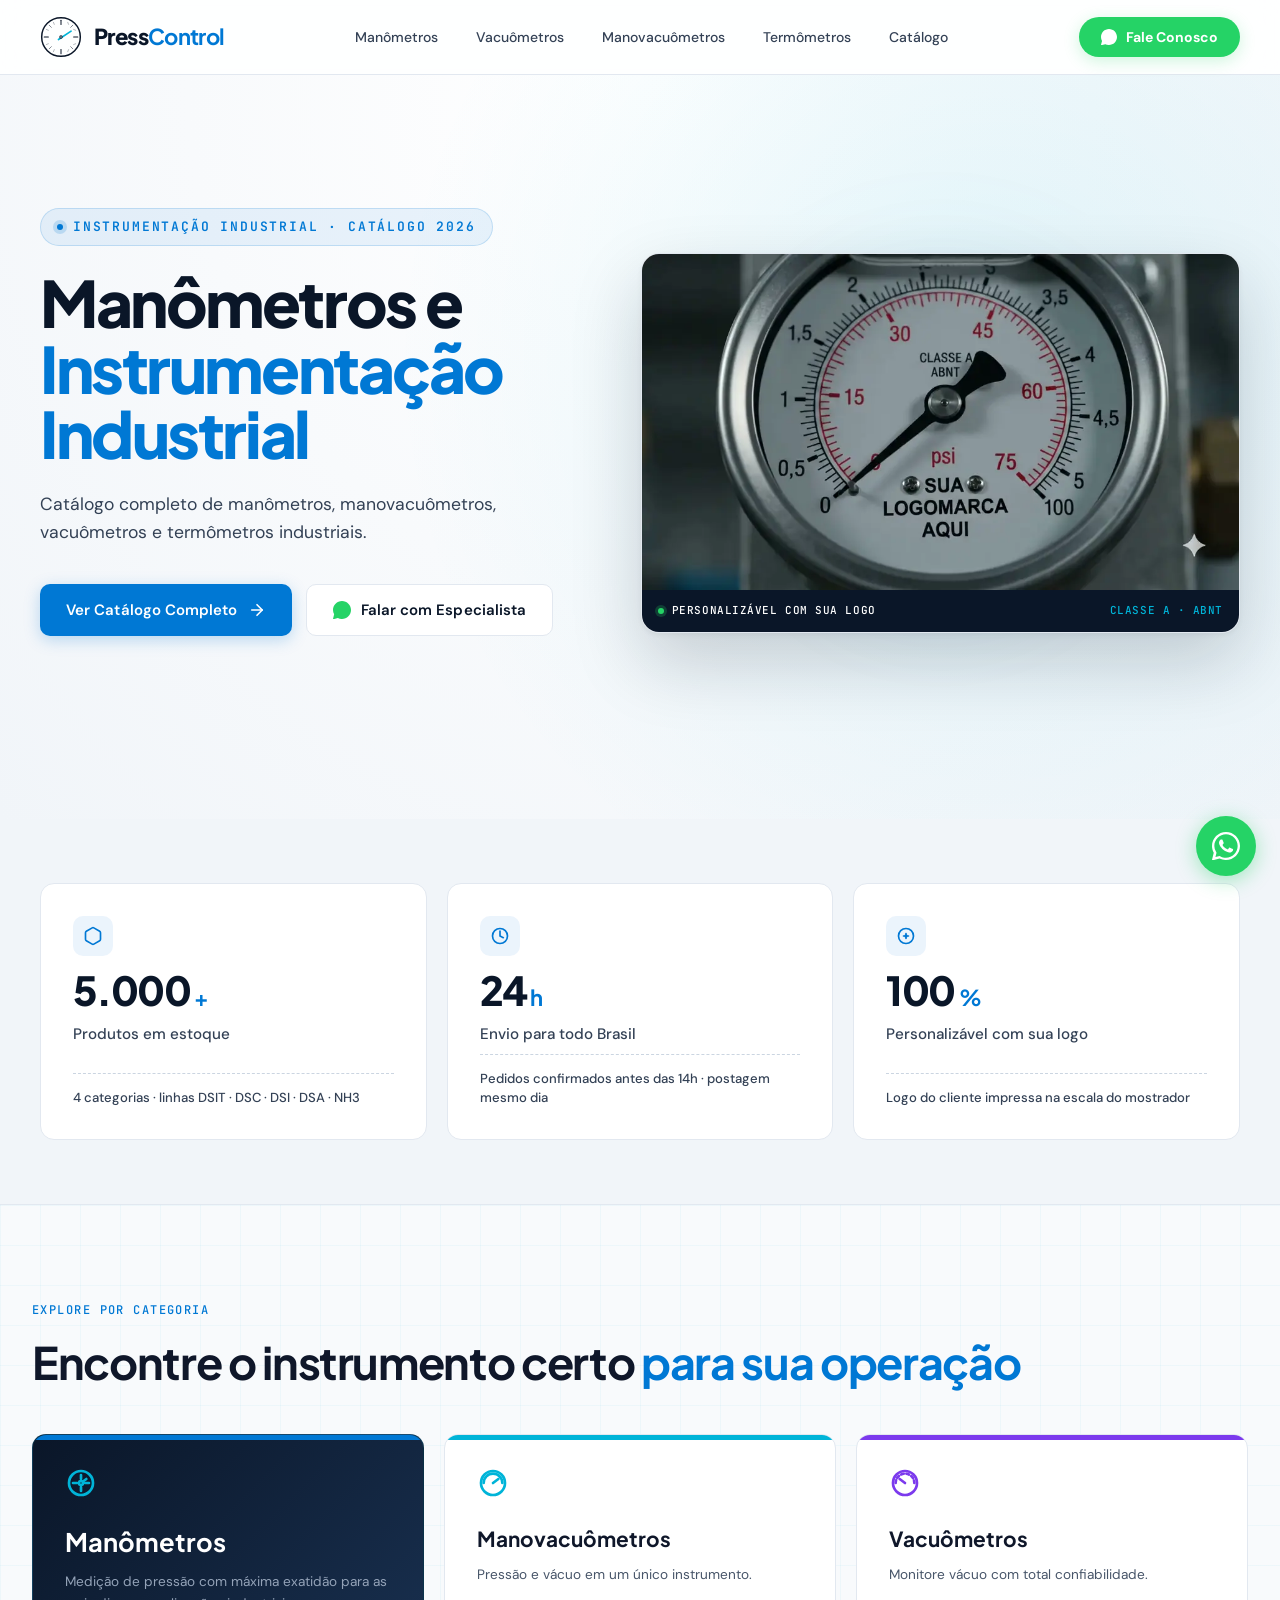
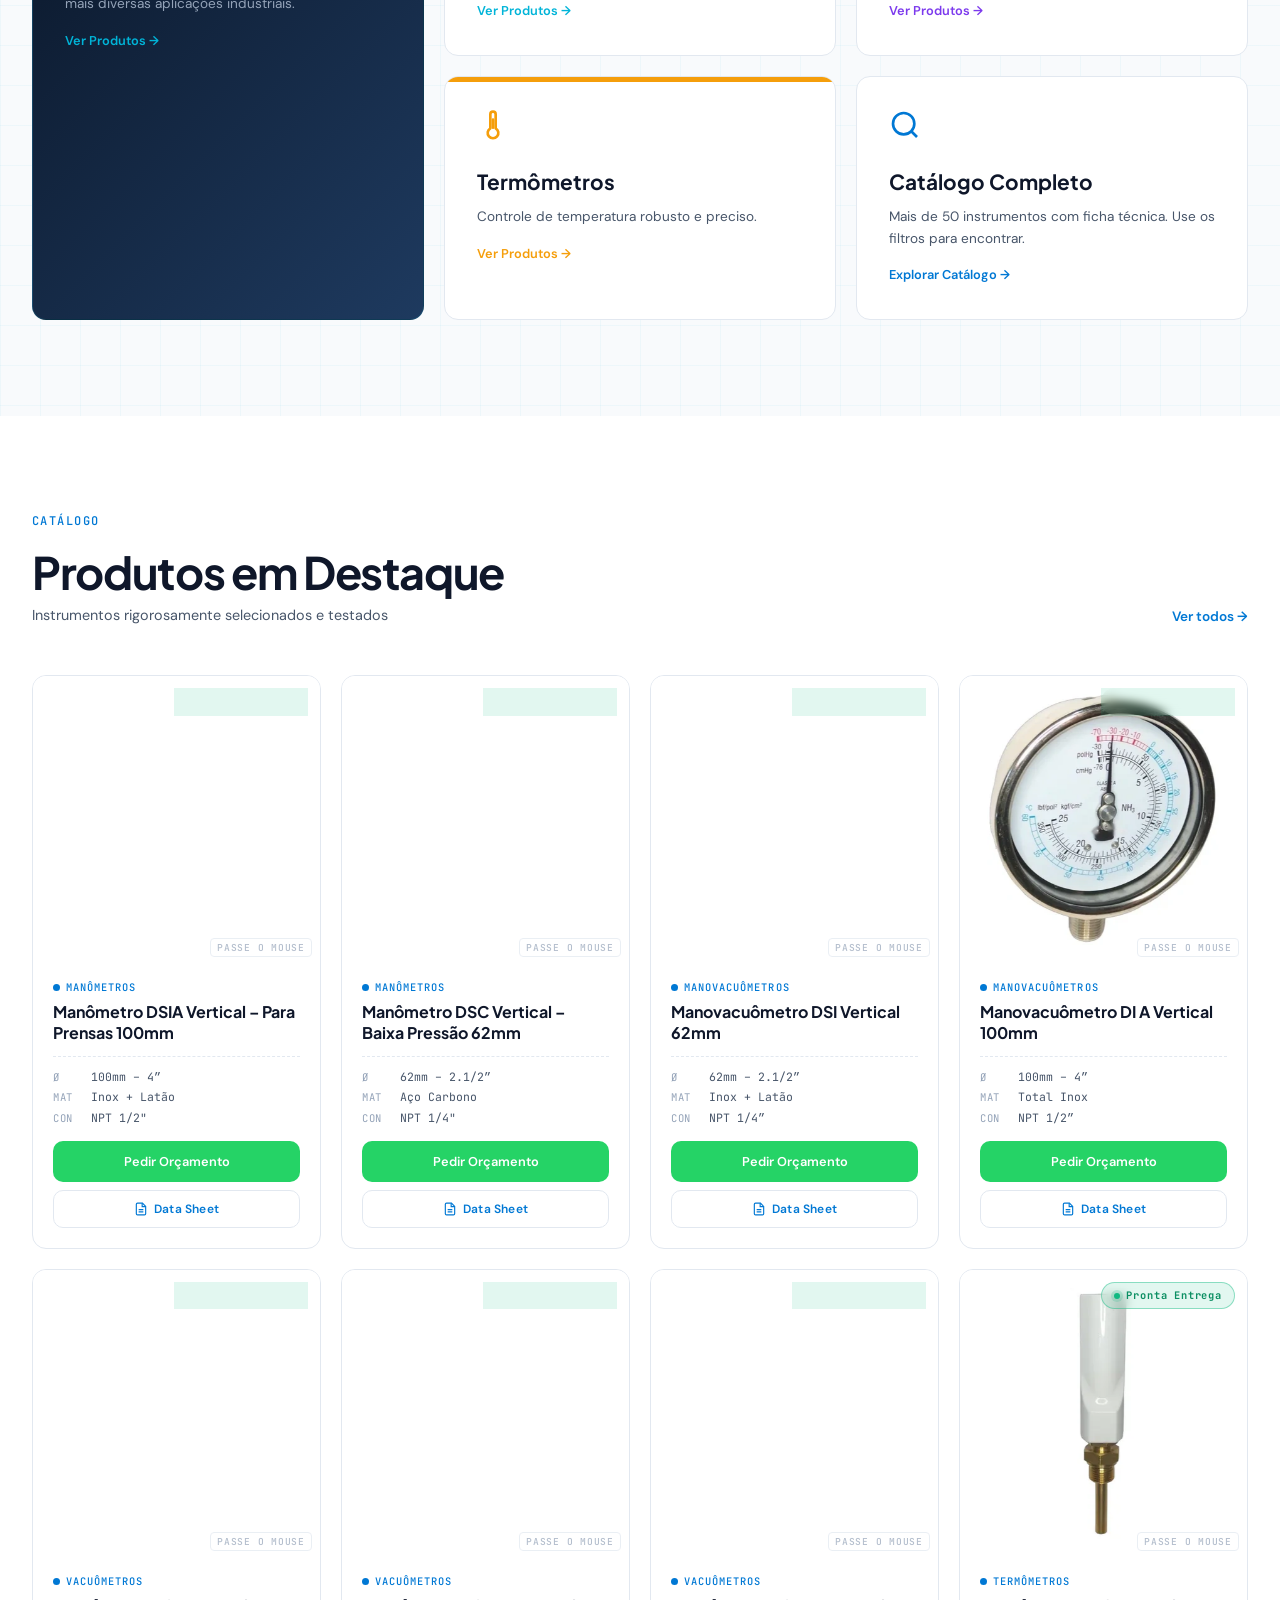
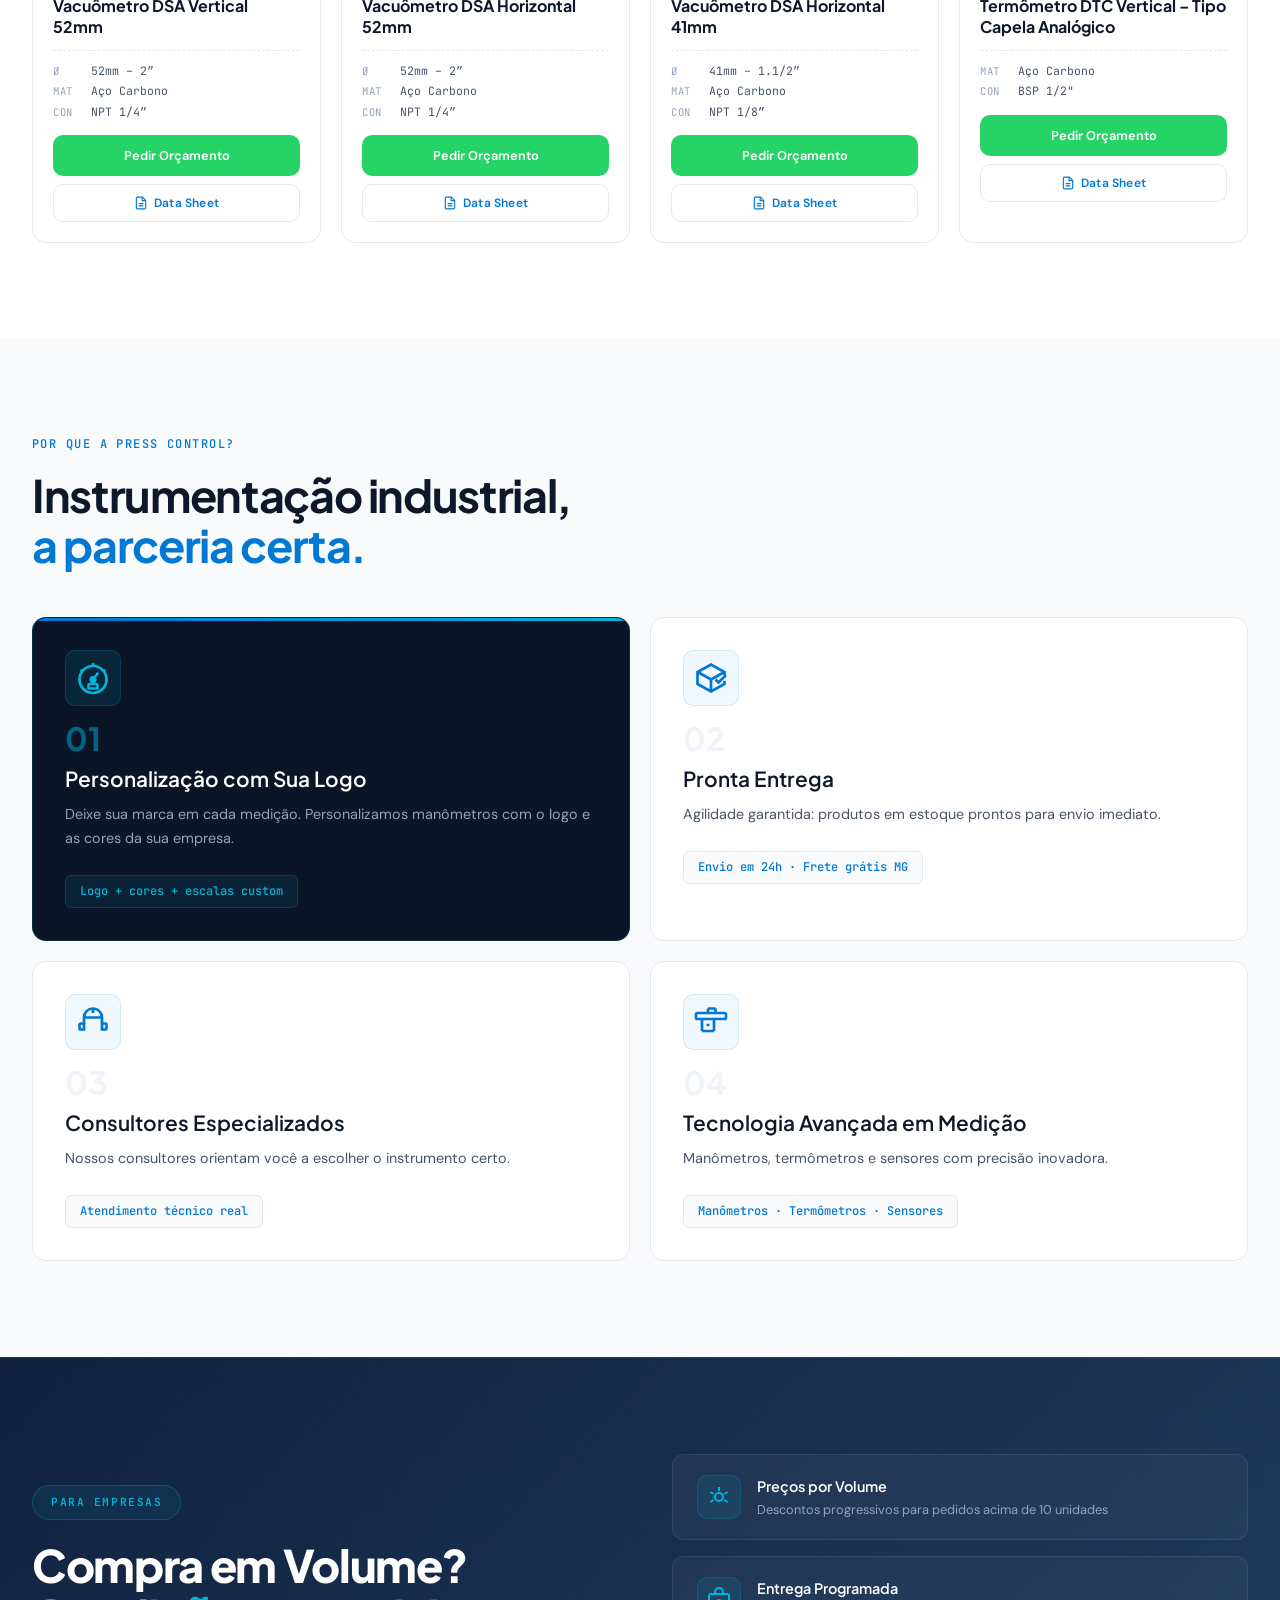
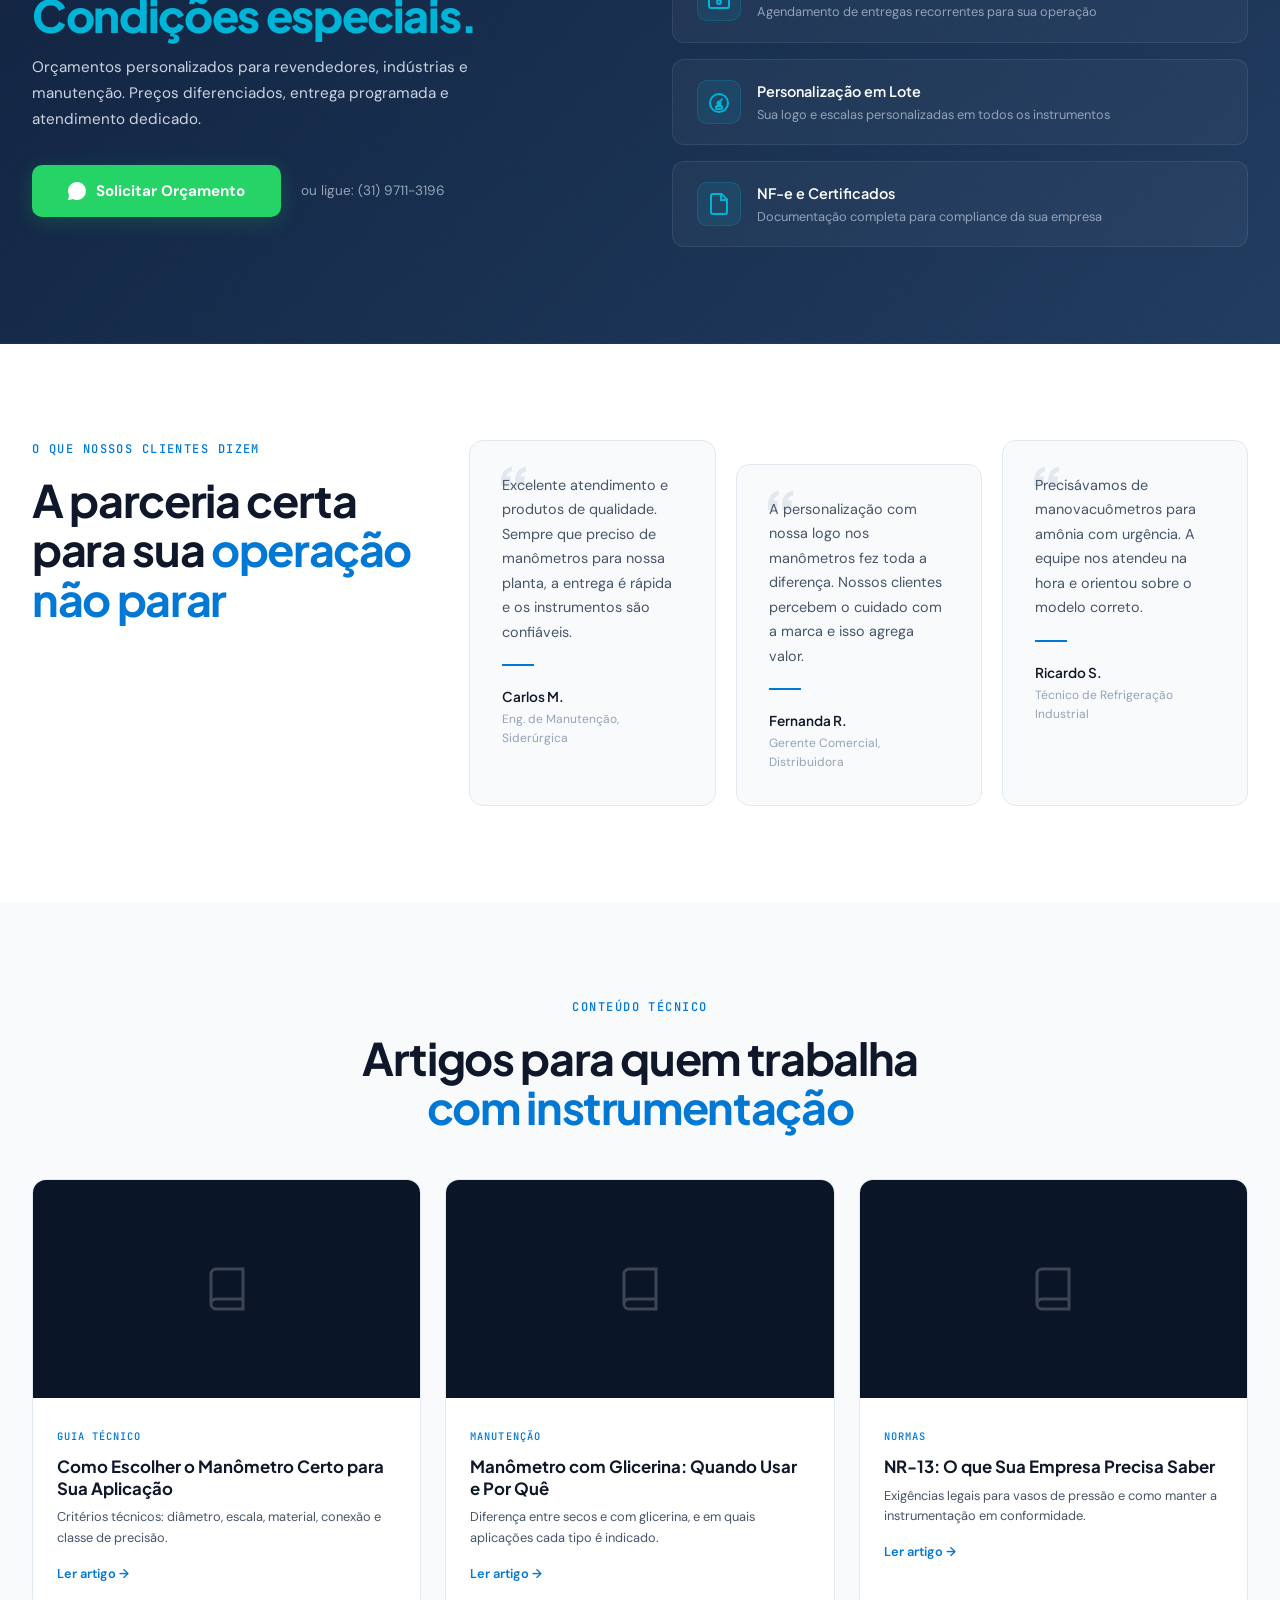
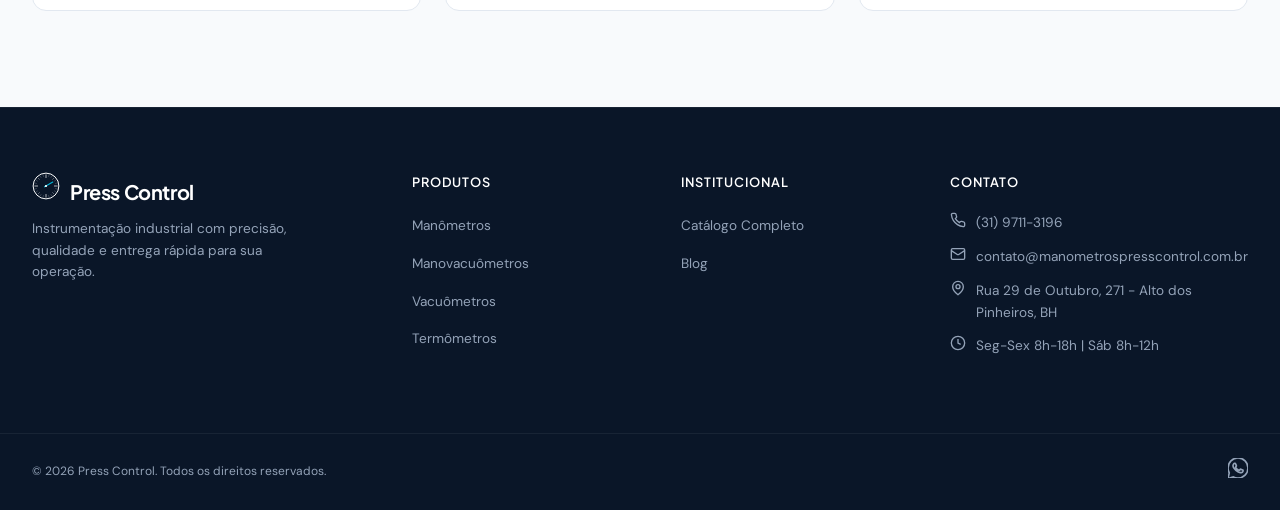
==== commit 37da5df8: "E-mail oficial: contato@manometrospresscontrol.com.br Co-Authored-By: Claude Opus 4.8 (1M context) <" ====
--- a/index.html
+++ b/index.html
@@ -25,7 +25,7 @@
   <meta name="twitter:title" content="Press Control — Manômetros e Instrumentação Industrial">
   <meta name="twitter:description" content="Manômetros, manovacuômetros, vacuômetros e termômetros industriais com pronta entrega e envio para todo o Brasil.">
   <meta name="twitter:image" content="https://manometrospresscontrol.com.br/images/og-press-control.jpg">
-  <script type="application/ld+json">{"@context":"https://schema.org","@graph":[{"@type":"Organization","@id":"https://manometrospresscontrol.com.br/#org","name":"Press Control","url":"https://manometrospresscontrol.com.br/","logo":"https://manometrospresscontrol.com.br/images/og-press-control.jpg","description":"Instrumentação industrial — manômetros, manovacuômetros, vacuômetros e termômetros — com pronta entrega para todo o Brasil.","email":"contato@presscontrol.com.br","telephone":"+553197113196","address":{"@type":"PostalAddress","streetAddress":"Rua 29 de Outubro, 271 - Alto dos Pinheiros","addressLocality":"Belo Horizonte","addressRegion":"MG","postalCode":"30530-060","addressCountry":"BR"},"areaServed":"BR","contactPoint":{"@type":"ContactPoint","telephone":"+553197113196","contactType":"sales","areaServed":"BR","availableLanguage":"Portuguese"}},{"@type":"WebSite","@id":"https://manometrospresscontrol.com.br/#website","url":"https://manometrospresscontrol.com.br/","name":"Press Control","inLanguage":"pt-BR","publisher":{"@id":"https://manometrospresscontrol.com.br/#org"}}]}</script>
+  <script type="application/ld+json">{"@context":"https://schema.org","@graph":[{"@type":"Organization","@id":"https://manometrospresscontrol.com.br/#org","name":"Press Control","url":"https://manometrospresscontrol.com.br/","logo":"https://manometrospresscontrol.com.br/images/og-press-control.jpg","description":"Instrumentação industrial — manômetros, manovacuômetros, vacuômetros e termômetros — com pronta entrega para todo o Brasil.","email":"contato@manometrospresscontrol.com.br","telephone":"+553197113196","address":{"@type":"PostalAddress","streetAddress":"Rua 29 de Outubro, 271 - Alto dos Pinheiros","addressLocality":"Belo Horizonte","addressRegion":"MG","postalCode":"30530-060","addressCountry":"BR"},"areaServed":"BR","contactPoint":{"@type":"ContactPoint","telephone":"+553197113196","contactType":"sales","areaServed":"BR","availableLanguage":"Portuguese"}},{"@type":"WebSite","@id":"https://manometrospresscontrol.com.br/#website","url":"https://manometrospresscontrol.com.br/","name":"Press Control","inLanguage":"pt-BR","publisher":{"@id":"https://manometrospresscontrol.com.br/#org"}}]}</script>
   <link rel="icon" type="image/svg+xml" href="favicon.svg">
   <link rel="apple-touch-icon" href="favicon.svg">
   <meta name="theme-color" content="#FFFFFF">
@@ -388,7 +388,7 @@
     <div class="footer__col footer__col--about"><a href="#" class="pc-logo footer__logo"><svg class="pc-mark" width="28" height="28" viewBox="0 0 100 100" aria-hidden="true"><g stroke="currentColor" fill="none"><circle cx="50" cy="50" r="46" stroke-width="3.5"/><g stroke-linecap="round"><line x1="50" y1="20" x2="50" y2="10" stroke-width="2.4"/><line x1="59.06" y1="16.19" x2="60.35" y2="11.36" stroke-width="1.4" stroke-opacity=".45"/><line x1="67.5" y1="19.69" x2="70" y2="15.36" stroke-width="1.4" stroke-opacity=".45"/><line x1="73.33" y1="26.67" x2="78.28" y2="21.72" stroke-width="1.4" stroke-opacity=".85"/><line x1="80.31" y1="32.5" x2="84.64" y2="30" stroke-width="1.4" stroke-opacity=".45"/><line x1="83.81" y1="40.94" x2="88.64" y2="39.65" stroke-width="1.4" stroke-opacity=".45"/><line x1="80" y1="50" x2="90" y2="50" stroke-width="2.4"/><line x1="83.81" y1="59.06" x2="88.64" y2="60.35" stroke-width="1.4" stroke-opacity=".45"/><line x1="80.31" y1="67.5" x2="84.64" y2="70" stroke-width="1.4" stroke-opacity=".45"/><line x1="73.33" y1="73.33" x2="78.28" y2="78.28" stroke-width="1.4" stroke-opacity=".85"/><line x1="67.5" y1="80.31" x2="70" y2="84.64" stroke-width="1.4" stroke-opacity=".45"/><line x1="59.06" y1="83.81" x2="60.35" y2="88.64" stroke-width="1.4" stroke-opacity=".45"/><line x1="50" y1="80" x2="50" y2="90" stroke-width="2.4"/><line x1="40.94" y1="83.81" x2="39.65" y2="88.64" stroke-width="1.4" stroke-opacity=".45"/><line x1="32.5" y1="80.31" x2="30" y2="84.64" stroke-width="1.4" stroke-opacity=".45"/><line x1="26.67" y1="73.33" x2="21.72" y2="78.28" stroke-width="1.4" stroke-opacity=".85"/><line x1="19.69" y1="67.5" x2="15.36" y2="70" stroke-width="1.4" stroke-opacity=".45"/><line x1="16.19" y1="59.06" x2="11.36" y2="60.35" stroke-width="1.4" stroke-opacity=".45"/><line x1="20" y1="50" x2="10" y2="50" stroke-width="2.4"/><line x1="16.19" y1="40.94" x2="11.36" y2="39.65" stroke-width="1.4" stroke-opacity=".45"/><line x1="19.69" y1="32.5" x2="15.36" y2="30" stroke-width="1.4" stroke-opacity=".45"/><line x1="26.67" y1="26.67" x2="21.72" y2="21.72" stroke-width="1.4" stroke-opacity=".85"/><line x1="32.5" y1="19.69" x2="30" y2="15.36" stroke-width="1.4" stroke-opacity=".45"/><line x1="40.94" y1="16.19" x2="39.65" y2="11.36" stroke-width="1.4" stroke-opacity=".45"/></g><line class="pc-mark__needle" x1="44.8" y1="53" x2="74.25" y2="36" stroke-width="4" stroke-linecap="round"/></g><circle cx="50" cy="50" r="4" fill="currentColor"/><circle cx="50" cy="50" r="1.6" fill="#F8FAFC"/></svg><span class="pc-wordmark">Press Control</span></a><p class="footer__about-text">Instrumentação industrial com precisão, qualidade e entrega rápida para sua operação.</p></div>
     <div class="footer__col"><h4 class="footer__col-title">Produtos</h4><ul class="footer__links"><li><a href="catalogo.html?categoria=manometros">Manômetros</a></li><li><a href="catalogo.html?categoria=manovacuometros">Manovacuômetros</a></li><li><a href="catalogo.html?categoria=vacuometros">Vacuômetros</a></li><li><a href="catalogo.html?categoria=termometros">Termômetros</a></li></ul></div>
     <div class="footer__col"><h4 class="footer__col-title">Institucional</h4><ul class="footer__links"><li><a href="catalogo.html">Catálogo Completo</a></li><li><a href="index.html#blog">Blog</a></li></ul></div>
-    <div class="footer__col"><h4 class="footer__col-title">Contato</h4><div class="footer__contact-item"><svg width="16" height="16" viewBox="0 0 24 24" fill="none" stroke="currentColor" stroke-width="2"><path d="M22 16.92v3a2 2 0 0 1-2.18 2 19.79 19.79 0 0 1-8.63-3.07 19.5 19.5 0 0 1-6-6 19.79 19.79 0 0 1-3.07-8.67A2 2 0 0 1 4.11 2h3a2 2 0 0 1 2 1.72c.127.96.361 1.903.7 2.81a2 2 0 0 1-.45 2.11L8.09 9.91a16 16 0 0 0 6 6l1.27-1.27a2 2 0 0 1 2.11-.45c.907.339 1.85.573 2.81.7A2 2 0 0 1 22 16.92z"/></svg><span>(31) 9711-3196</span></div><div class="footer__contact-item"><svg width="16" height="16" viewBox="0 0 24 24" fill="none" stroke="currentColor" stroke-width="2"><rect width="20" height="16" x="2" y="4" rx="2"/><path d="m22 7-8.97 5.7a1.94 1.94 0 0 1-2.06 0L2 7"/></svg><a href="mailto:contato@presscontrol.com.br">contato@presscontrol.com.br</a></div><div class="footer__contact-item"><svg width="16" height="16" viewBox="0 0 24 24" fill="none" stroke="currentColor" stroke-width="2"><path d="M20 10c0 6-8 12-8 12s-8-6-8-12a8 8 0 0 1 16 0Z"/><circle cx="12" cy="10" r="3"/></svg><span>Rua 29 de Outubro, 271 - Alto dos Pinheiros, BH</span></div><div class="footer__contact-item"><svg width="16" height="16" viewBox="0 0 24 24" fill="none" stroke="currentColor" stroke-width="2"><circle cx="12" cy="12" r="10"/><polyline points="12 6 12 12 16 14"/></svg><span>Seg-Sex 8h-18h | Sáb 8h-12h</span></div></div>
+    <div class="footer__col"><h4 class="footer__col-title">Contato</h4><div class="footer__contact-item"><svg width="16" height="16" viewBox="0 0 24 24" fill="none" stroke="currentColor" stroke-width="2"><path d="M22 16.92v3a2 2 0 0 1-2.18 2 19.79 19.79 0 0 1-8.63-3.07 19.5 19.5 0 0 1-6-6 19.79 19.79 0 0 1-3.07-8.67A2 2 0 0 1 4.11 2h3a2 2 0 0 1 2 1.72c.127.96.361 1.903.7 2.81a2 2 0 0 1-.45 2.11L8.09 9.91a16 16 0 0 0 6 6l1.27-1.27a2 2 0 0 1 2.11-.45c.907.339 1.85.573 2.81.7A2 2 0 0 1 22 16.92z"/></svg><span>(31) 9711-3196</span></div><div class="footer__contact-item"><svg width="16" height="16" viewBox="0 0 24 24" fill="none" stroke="currentColor" stroke-width="2"><rect width="20" height="16" x="2" y="4" rx="2"/><path d="m22 7-8.97 5.7a1.94 1.94 0 0 1-2.06 0L2 7"/></svg><a href="mailto:contato@manometrospresscontrol.com.br">contato@manometrospresscontrol.com.br</a></div><div class="footer__contact-item"><svg width="16" height="16" viewBox="0 0 24 24" fill="none" stroke="currentColor" stroke-width="2"><path d="M20 10c0 6-8 12-8 12s-8-6-8-12a8 8 0 0 1 16 0Z"/><circle cx="12" cy="10" r="3"/></svg><span>Rua 29 de Outubro, 271 - Alto dos Pinheiros, BH</span></div><div class="footer__contact-item"><svg width="16" height="16" viewBox="0 0 24 24" fill="none" stroke="currentColor" stroke-width="2"><circle cx="12" cy="12" r="10"/><polyline points="12 6 12 12 16 14"/></svg><span>Seg-Sex 8h-18h | Sáb 8h-12h</span></div></div>
   </div></div><div class="footer__bar"><div class="footer__bar-container"><span class="footer__copyright">© 2026 Press Control. Todos os direitos reservados.</span><div class="footer__social"><a href="https://wa.me/553197113196" target="_blank" rel="noopener" aria-label="WhatsApp"><svg width="20" height="20" viewBox="0 0 24 24" fill="none" stroke="currentColor" stroke-width="2"><path d="M17.472 14.382c-.297-.149-1.758-.867-2.03-.967-.273-.099-.471-.148-.67.15-.197.297-.767.966-.94 1.164-.173.199-.347.223-.644.075-.297-.15-1.255-.463-2.39-1.475-.883-.788-1.48-1.761-1.653-2.059-.173-.297-.018-.458.13-.606.134-.133.298-.347.446-.52.149-.174.198-.298.298-.497.099-.198.05-.371-.025-.52-.075-.149-.669-1.612-.916-2.207-.242-.579-.487-.5-.669-.51l-.57-.01c-.198 0-.52.074-.792.372-.272.297-1.04 1.016-1.04 2.479 0 1.462 1.065 2.875 1.213 3.074.149.198 2.096 3.2 5.077 4.487.709.306 1.262.489 1.694.625.712.227 1.36.195 1.871.118.571-.085 1.758-.719 2.006-1.413.248-.694.248-1.289.173-1.413-.074-.124-.272-.198-.57-.347z"/><path d="M12 0C5.373 0 0 5.373 0 12c0 2.111.553 4.094 1.515 5.818L.057 23.64a.5.5 0 00.603.603l5.822-1.458A11.948 11.948 0 0012 24c6.627 0 12-5.373 12-12S18.627 0 12 0z"/></svg></a></div></div></div></footer>
 
   <!-- MOBILE MENU DRAWER -->
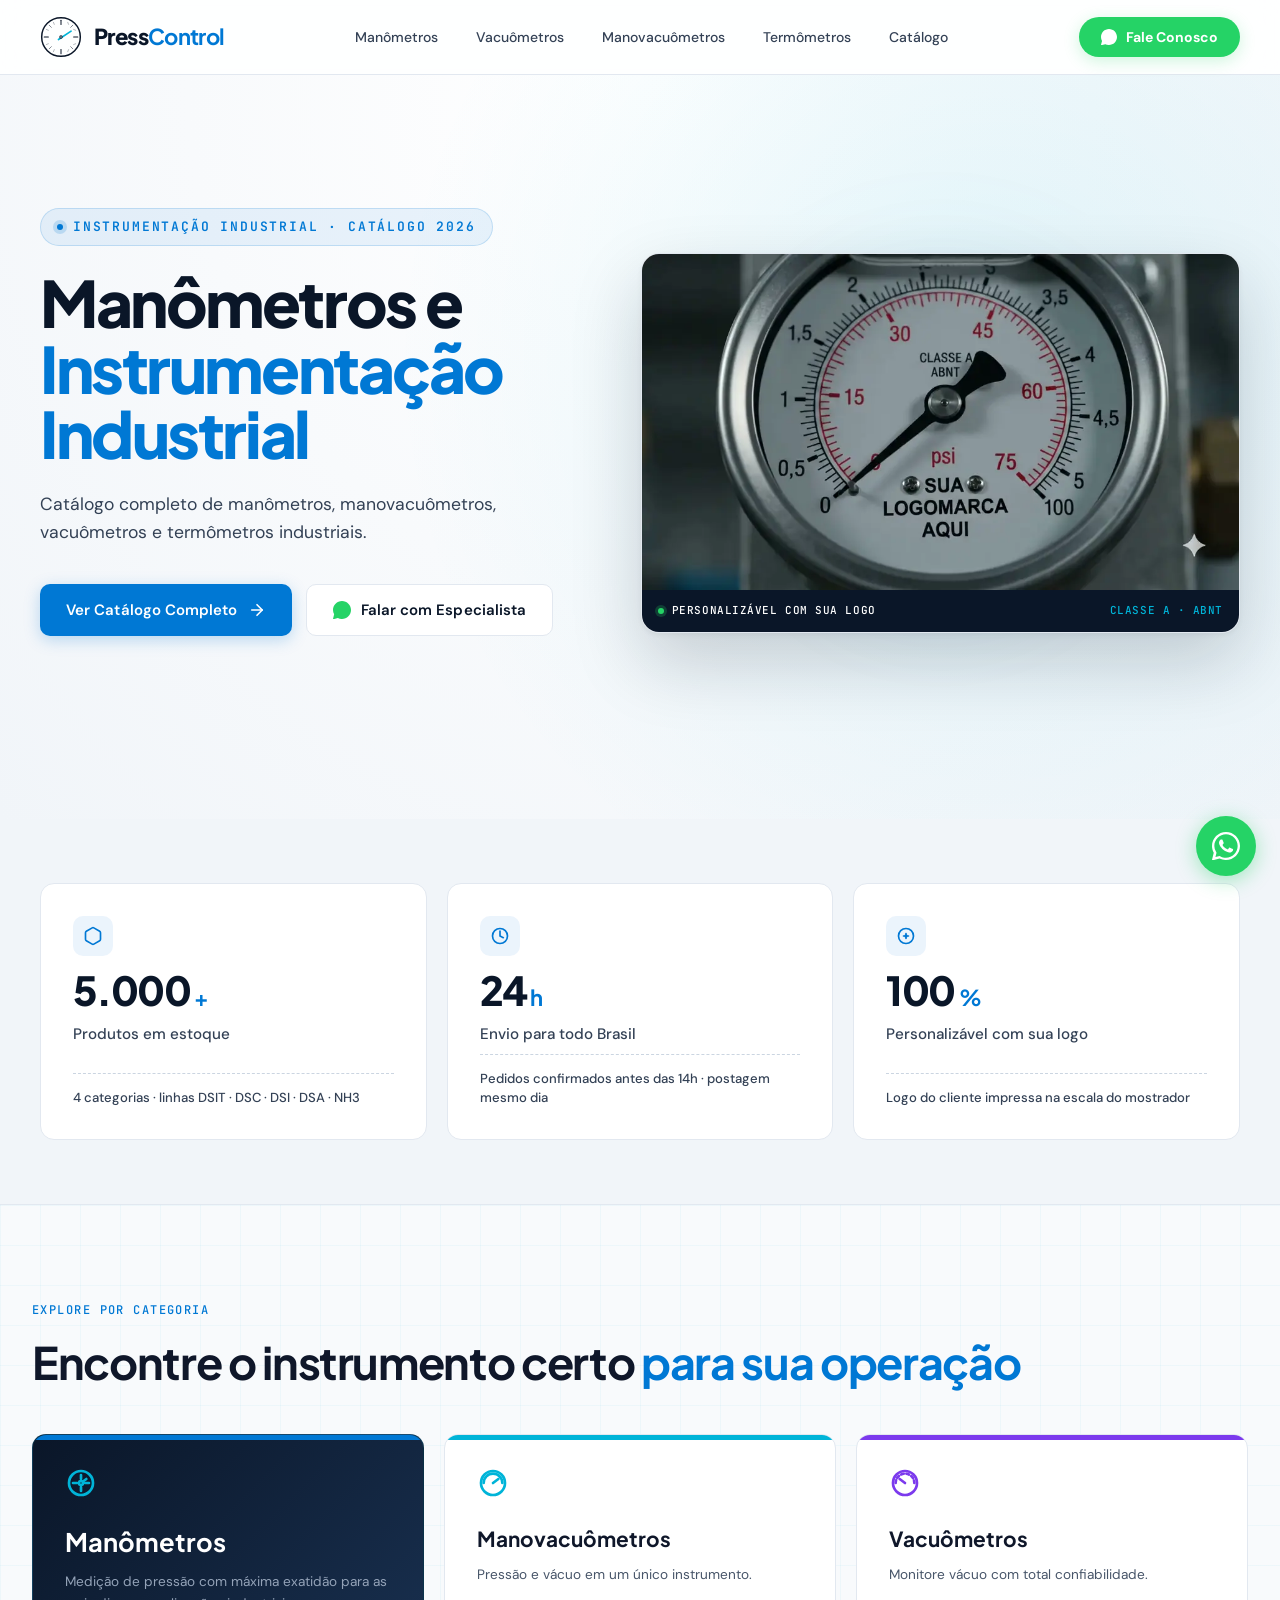
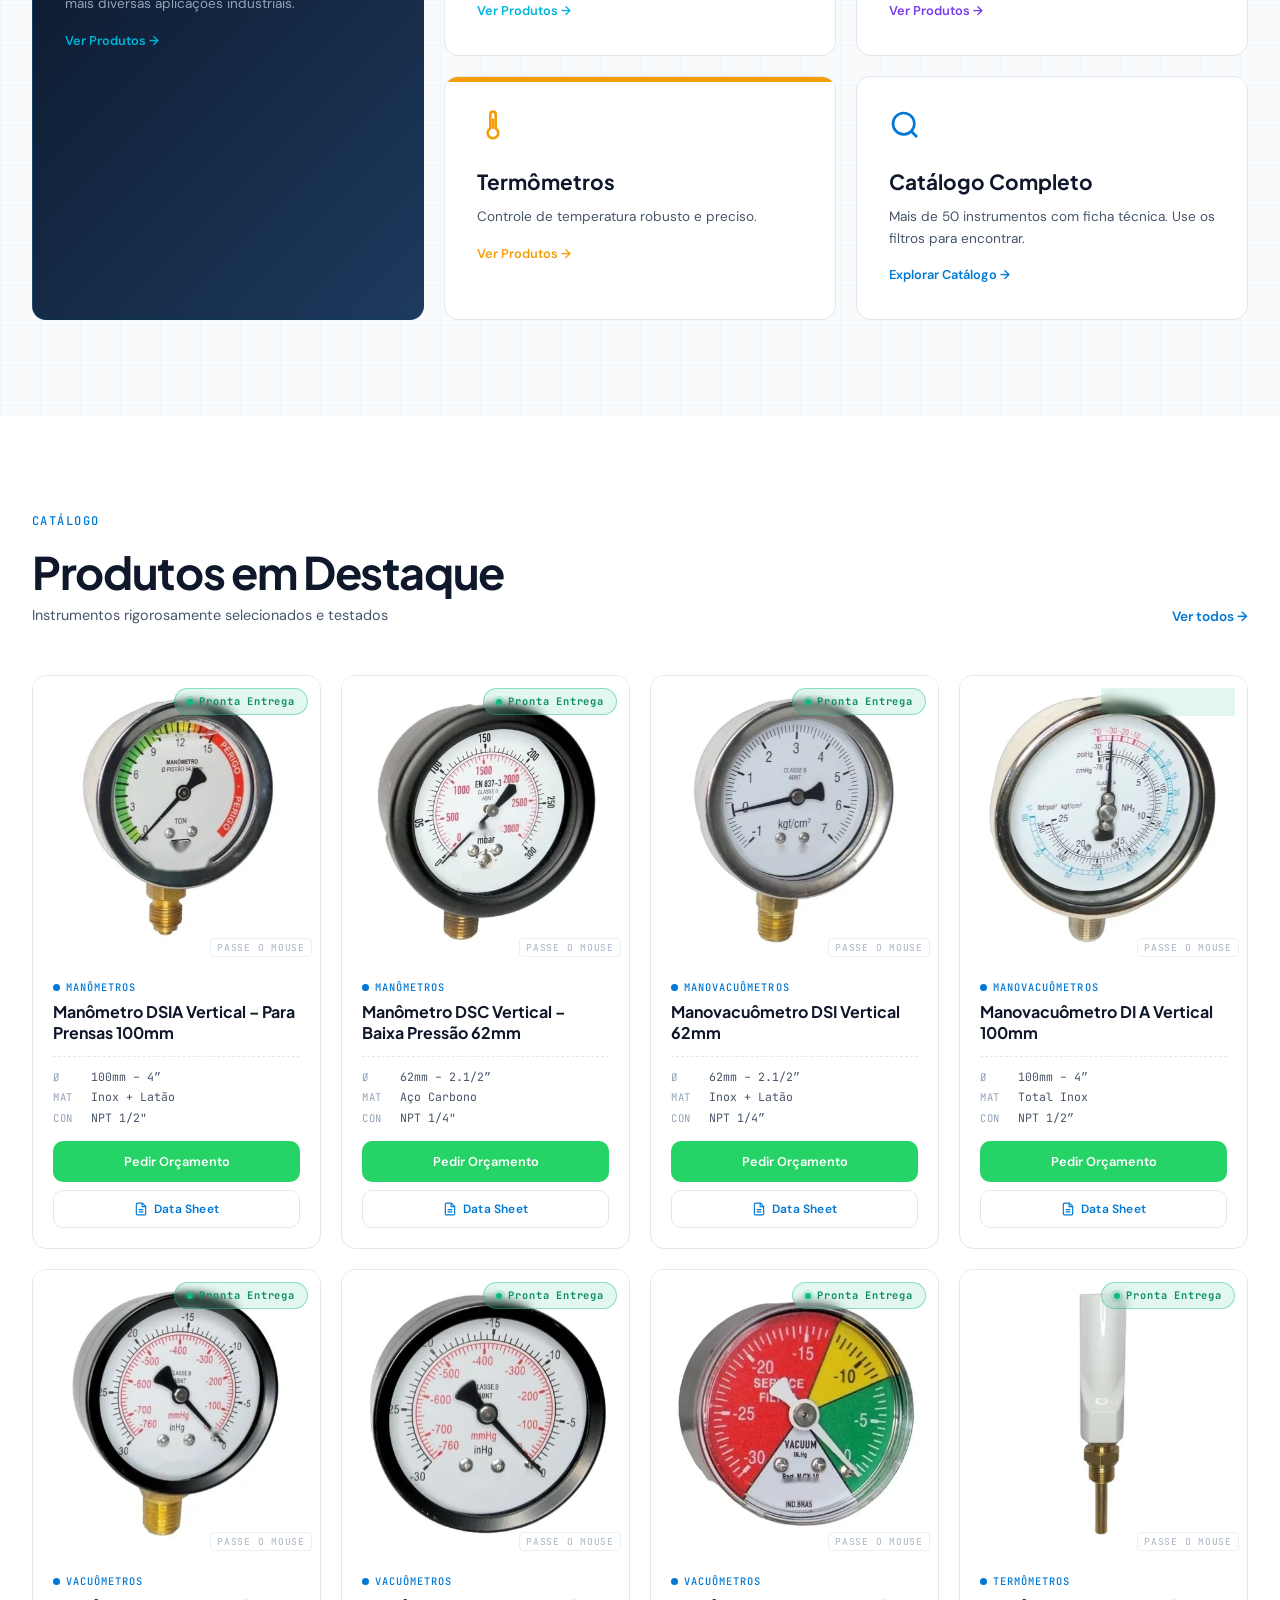
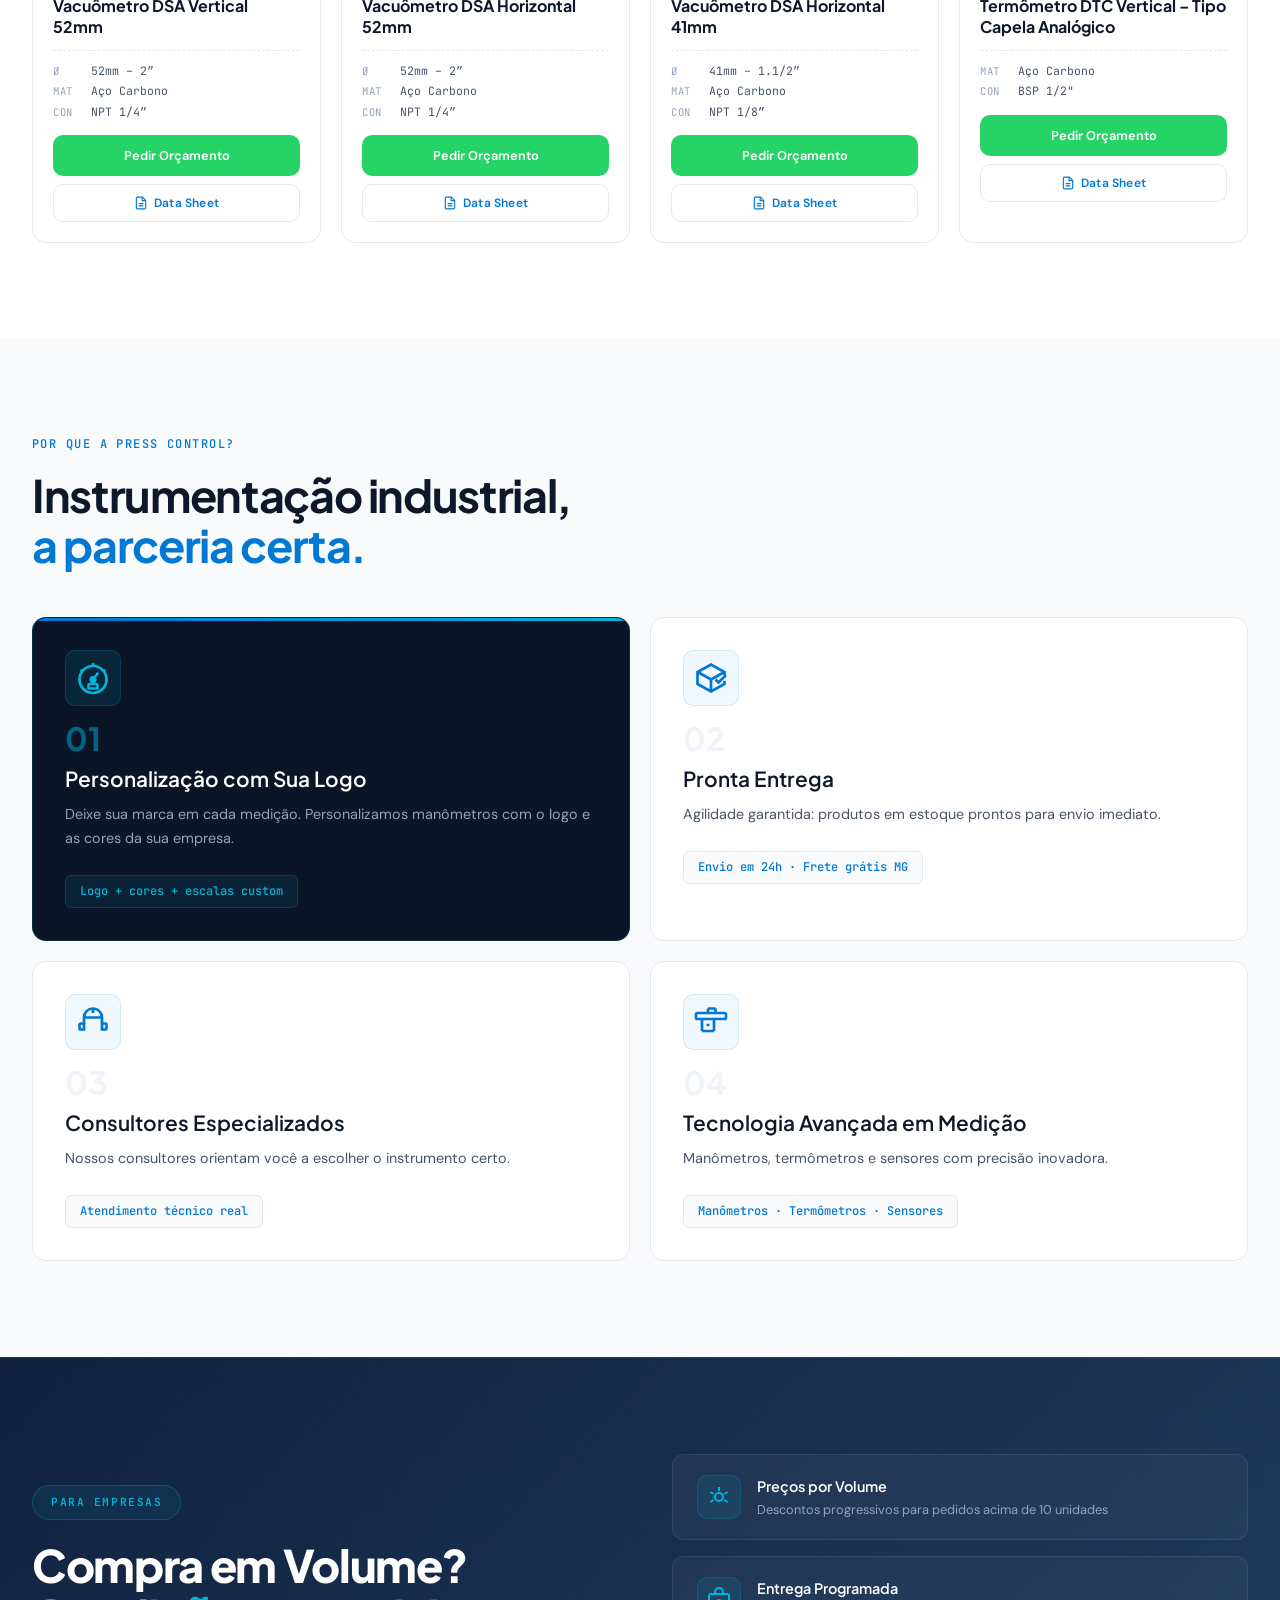
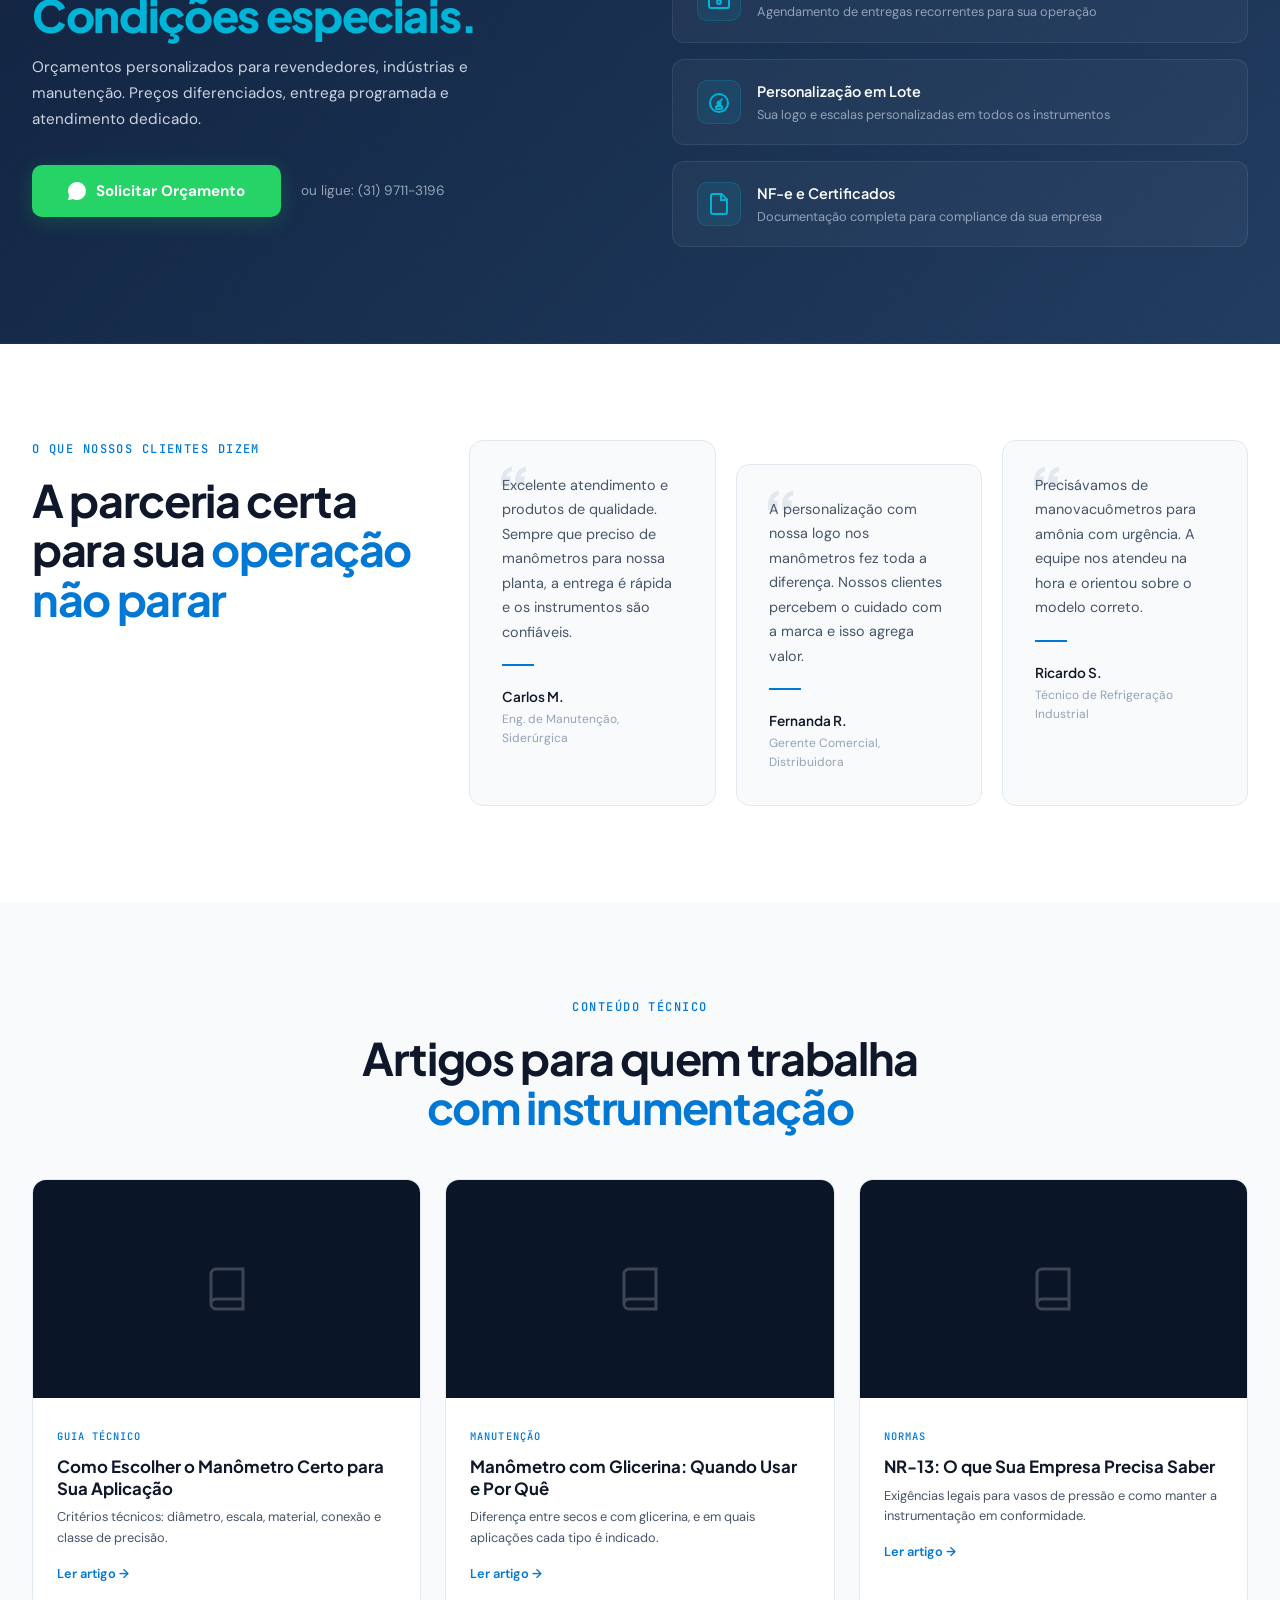
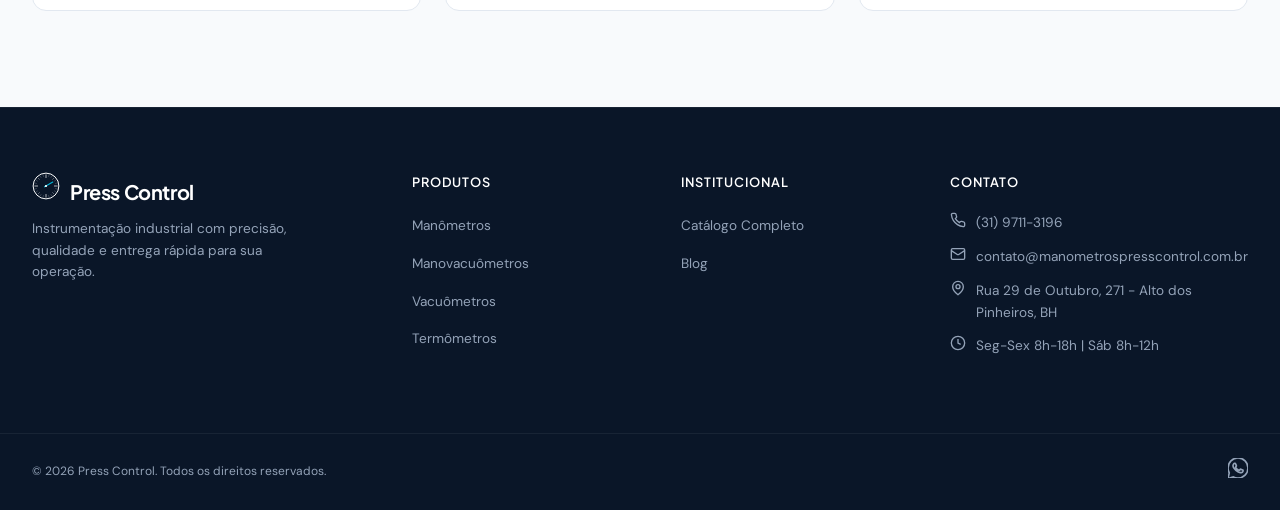
==== commit df956e6b: "Cache-busting nos assets (?v=) — corrige script.js antigo em cache sem a gravacao de leads no Supaba" ====
--- a/index.html
+++ b/index.html
@@ -173,9 +173,9 @@
       .site-top .stat__hint{grid-area:hint;margin-top:6px;padding-top:12px}
     }
   </style>
-  <link rel="preload" href="style.css" as="style" onload="this.onload=null;this.rel='stylesheet'">
-  <noscript><link rel="stylesheet" href="style.css"></noscript>
-  <script src="script.js" defer></script>
+  <link rel="preload" href="style.css?v=20260608" as="style" onload="this.onload=null;this.rel='stylesheet'">
+  <noscript><link rel="stylesheet" href="style.css?v=20260608"></noscript>
+  <script src="script.js?v=20260608" defer></script>
 </head>
 <body class="home-light">
 
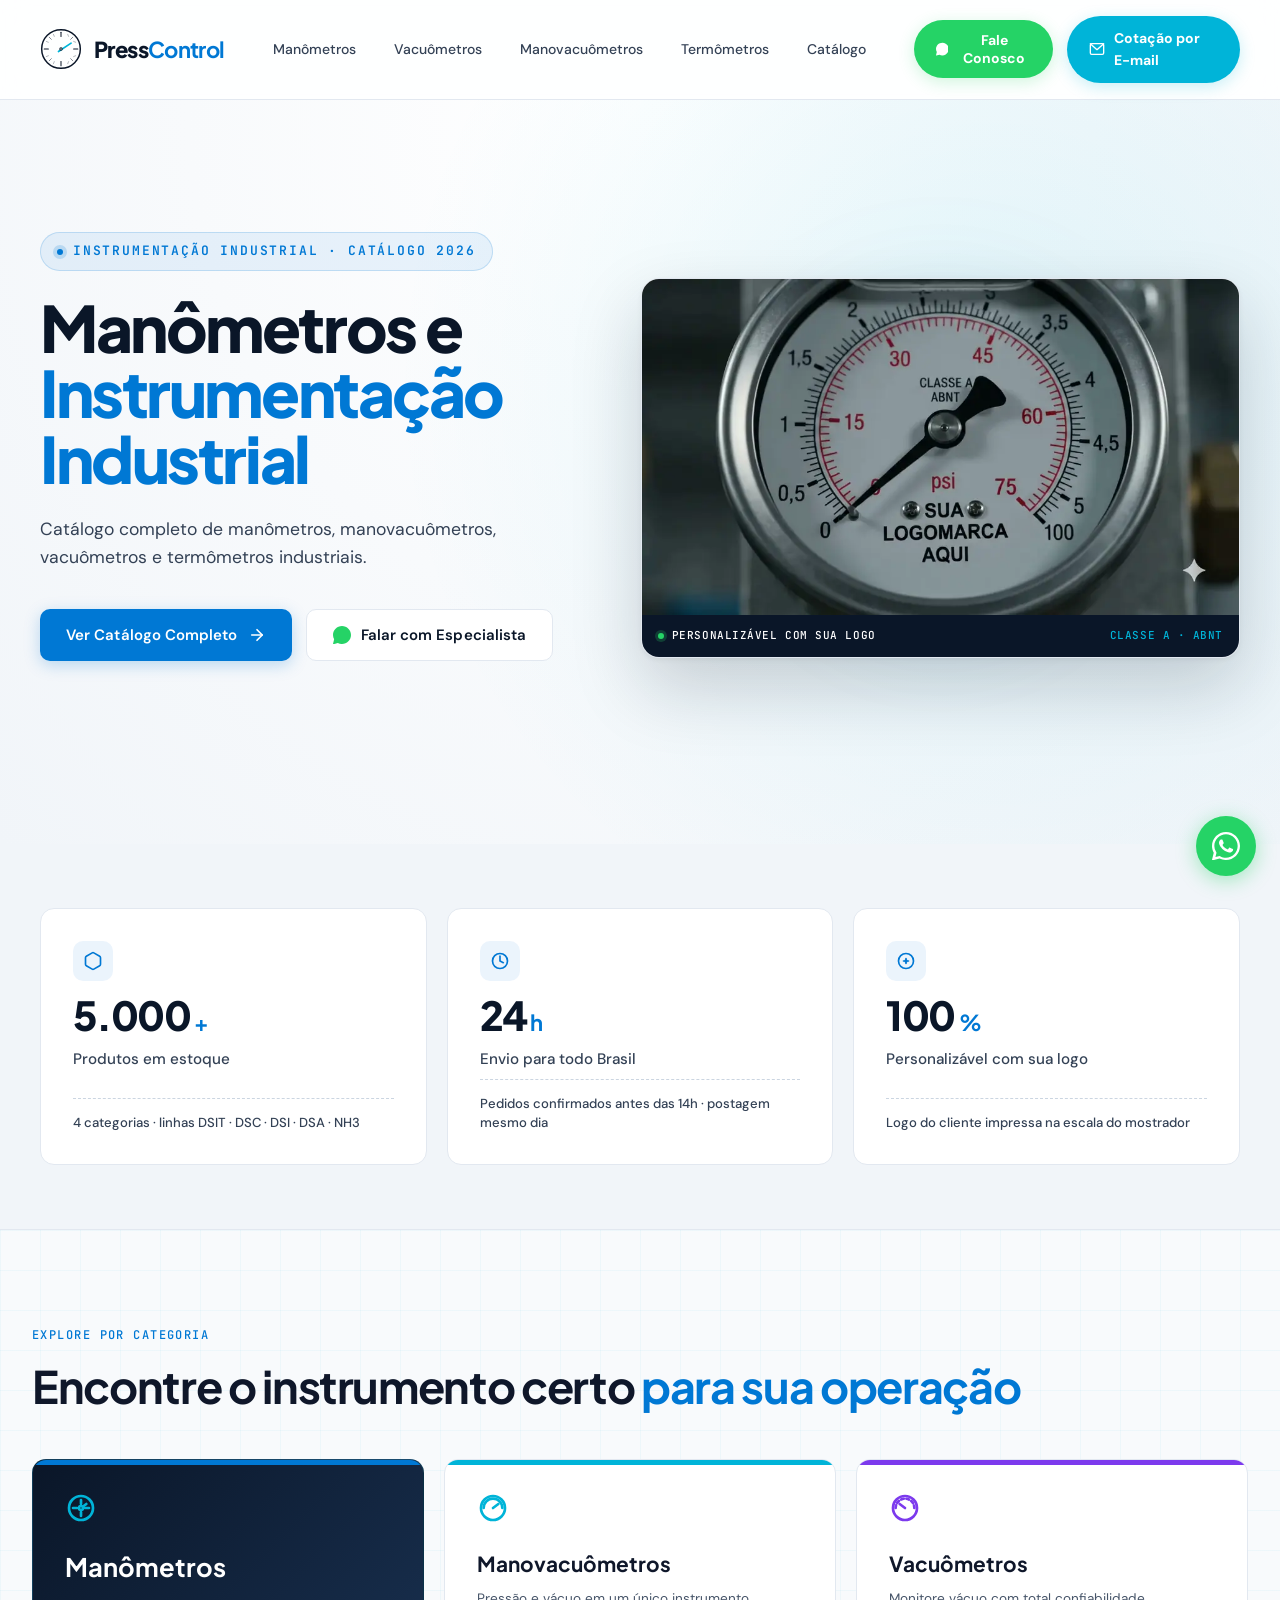
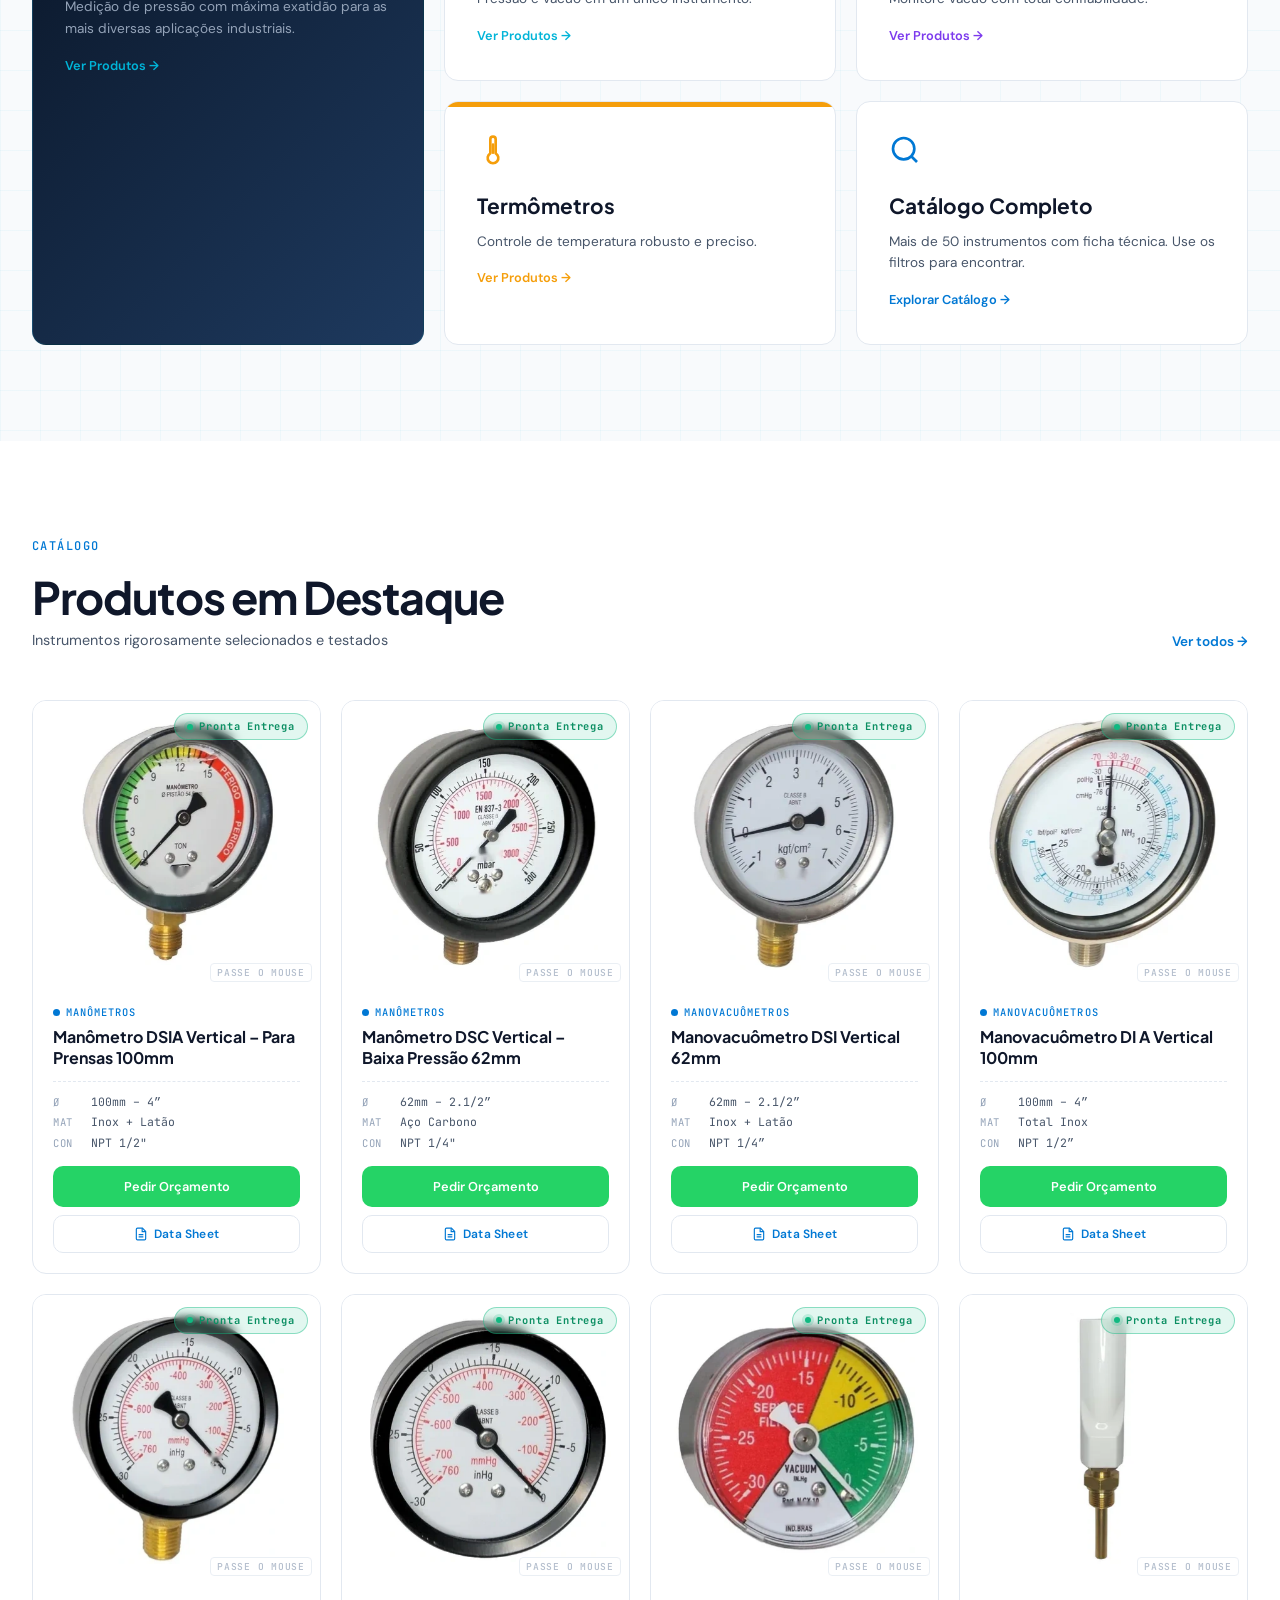
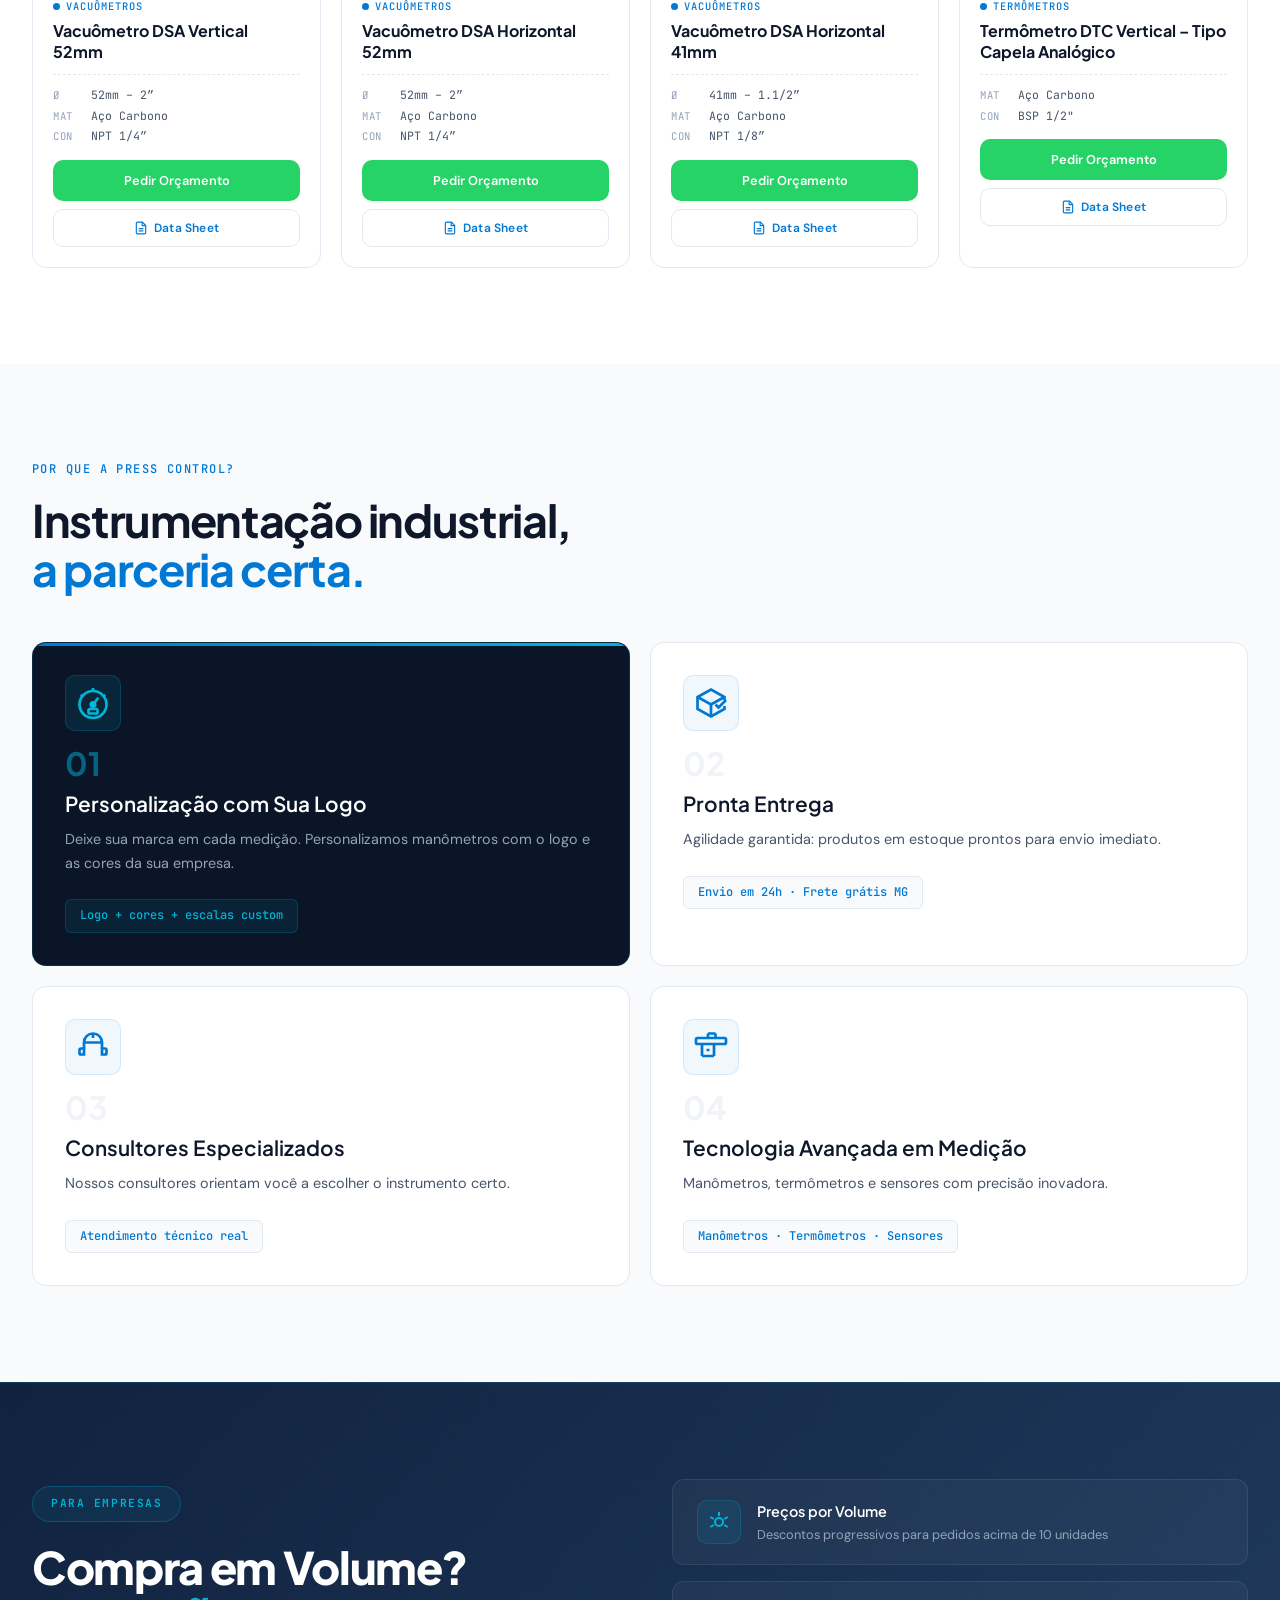
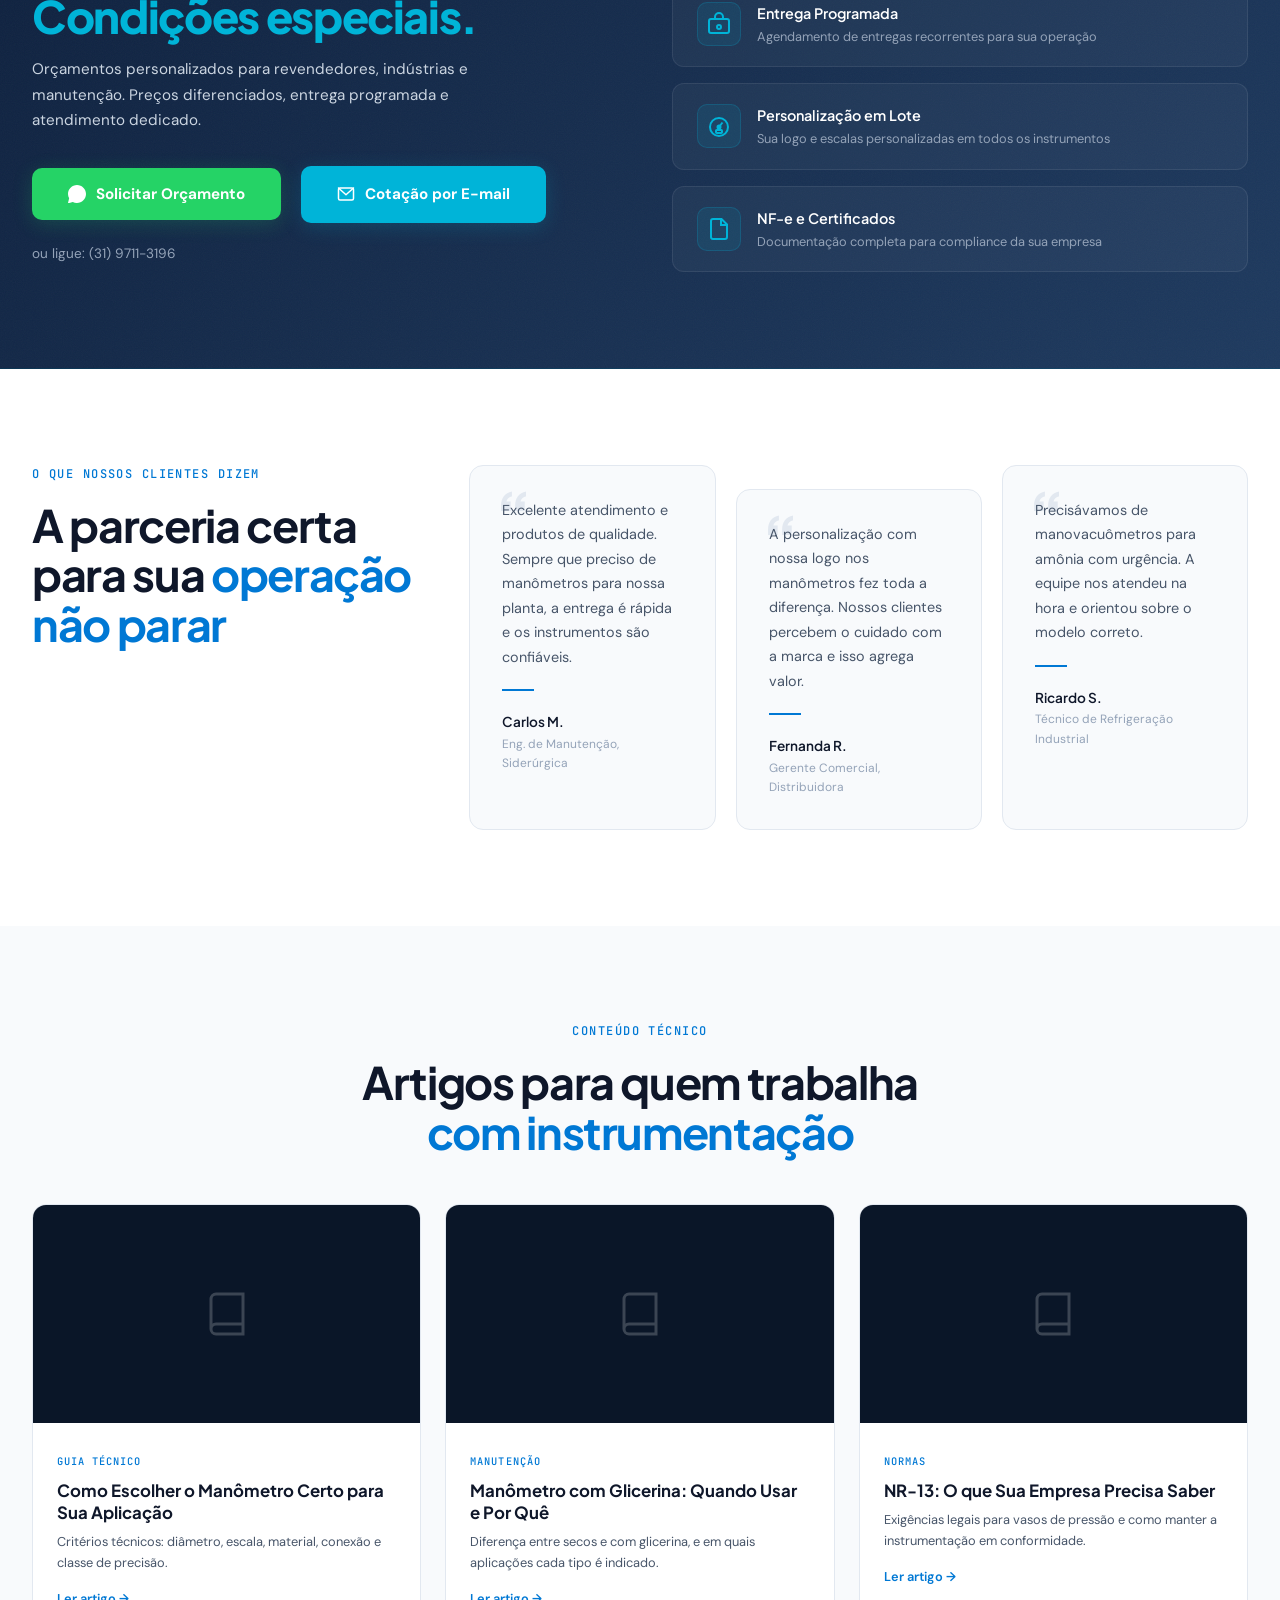
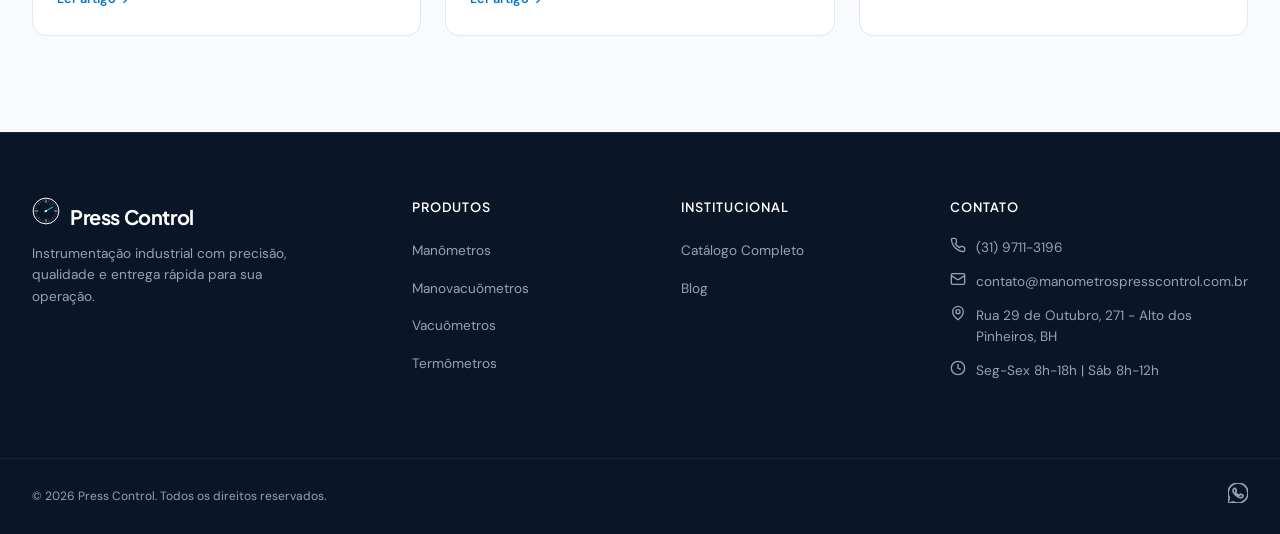
==== commit e608e1ca: "Leads na Planilha Google (Supabase foi deletado) + rodape com captura + robots/sitemap O projeto Sup" ====
--- a/index.html
+++ b/index.html
@@ -88,6 +88,9 @@
     .site-top .btn-wpp{display:inline-flex;align-items:center;gap:9px;background:var(--whatsapp);color:#fff;font-weight:700;font-size:14px;padding:11px 22px;border-radius:100px;transition:transform .2s,box-shadow .2s,background .2s;box-shadow:0 4px 16px rgba(37,211,102,.22)}
     .site-top .btn-wpp:hover{background:var(--whatsapp-dark);transform:translateY(-1px);box-shadow:0 8px 24px rgba(37,211,102,.32)}
     .site-top .btn-wpp svg{width:16px;height:16px}
+    .site-top .btn-email{display:inline-flex;align-items:center;gap:9px;background:var(--cyan);color:#fff;font-weight:700;font-size:14px;padding:11px 22px;border-radius:100px;transition:transform .2s,box-shadow .2s,background .2s;box-shadow:0 4px 16px rgba(0,180,216,.22);text-decoration:none}
+    .site-top .btn-email:hover{background:#0099b8;transform:translateY(-1px);box-shadow:0 8px 24px rgba(0,180,216,.32)}
+    .site-top .btn-email svg{width:16px;height:16px;flex-shrink:0}
     .site-top .navbar__toggle{display:none;color:var(--navy);padding:8px;background:transparent;border:0;border-radius:8px}
     .site-top .hero{position:relative;min-height:auto;display:block;background:radial-gradient(ellipse at 50% 0%,#fff 0%,var(--slate-50) 50%,var(--slate-100) 100%);overflow:hidden;padding:88px 40px 96px}
     .site-top .hero::before{content:'';position:absolute;inset:0;background:radial-gradient(circle at 78% 38%,rgba(0,180,216,.10),transparent 55%);pointer-events:none}
@@ -173,9 +176,9 @@
       .site-top .stat__hint{grid-area:hint;margin-top:6px;padding-top:12px}
     }
   </style>
-  <link rel="preload" href="style.css?v=20260608" as="style" onload="this.onload=null;this.rel='stylesheet'">
-  <noscript><link rel="stylesheet" href="style.css?v=20260608"></noscript>
-  <script src="script.js?v=20260608" defer></script>
+  <link rel="preload" href="style.css?v=20260806" as="style" onload="this.onload=null;this.rel='stylesheet'">
+  <noscript><link rel="stylesheet" href="style.css?v=20260806"></noscript>
+  <script src="script.js?v=20260806" defer></script>
 </head>
 <body class="home-light">
 
@@ -228,6 +231,10 @@
           <svg viewBox="0 0 24 24" fill="currentColor"><path d="M12 0C5.373 0 0 5.373 0 12c0 2.111.553 4.094 1.515 5.818L.057 23.64a.5.5 0 0 0 .603.603l5.822-1.458A11.948 11.948 0 0 0 12 24c6.627 0 12-5.373 12-12S18.627 0 12 0z"/></svg>
           Fale Conosco
         </button>
+        <a class="btn-email" href="mailto:contato@manometrospresscontrol.com.br">
+          <svg viewBox="0 0 24 24" fill="none" stroke="currentColor" stroke-width="2" stroke-linecap="round" stroke-linejoin="round"><rect x="2" y="4" width="20" height="16" rx="2"/><polyline points="2,4 12,13 22,4"/></svg>
+          Cotação por E-mail
+        </a>
       </div>
       <button class="navbar__toggle" type="button" aria-label="Abrir menu" aria-expanded="false" aria-controls="mobileMenu">
         <svg width="24" height="24" viewBox="0 0 24 24" fill="none" stroke="currentColor" stroke-width="2" stroke-linecap="round"><line x1="4" y1="7" x2="20" y2="7"/><line x1="4" y1="12" x2="20" y2="12"/><line x1="4" y1="17" x2="20" y2="17"/></svg>
@@ -339,6 +346,10 @@
             <svg width="18" height="18" viewBox="0 0 24 24" fill="currentColor"><path d="M17.472 14.382c-.297-.149-1.758-.867-2.03-.967-.273-.099-.471-.148-.67.15-.197.297-.767.966-.94 1.164-.173.199-.347.223-.644.075-.297-.15-1.255-.463-2.39-1.475-.883-.788-1.48-1.761-1.653-2.059-.173-.297-.018-.458.13-.606.134-.133.298-.347.446-.52.149-.174.198-.298.298-.497.099-.198.05-.371-.025-.52-.075-.149-.669-1.612-.916-2.207-.242-.579-.487-.5-.669-.51l-.57-.01c-.198 0-.52.074-.792.372-.272.297-1.04 1.016-1.04 2.479 0 1.462 1.065 2.875 1.213 3.074.149.198 2.096 3.2 5.077 4.487.709.306 1.262.489 1.694.625.712.227 1.36.195 1.871.118.571-.085 1.758-.719 2.006-1.413.248-.694.248-1.289.173-1.413-.074-.124-.272-.198-.57-.347z"/><path d="M12 0C5.373 0 0 5.373 0 12c0 2.111.553 4.094 1.515 5.818L.057 23.64a.5.5 0 00.603.603l5.822-1.458A11.948 11.948 0 0012 24c6.627 0 12-5.373 12-12S18.627 0 12 0z"/></svg>
             Solicitar Orçamento
           </button>
+          <a class="cta-b2b__btn cta-b2b__btn--email" href="mailto:contato@manometrospresscontrol.com.br">
+            <svg width="18" height="18" viewBox="0 0 24 24" fill="none" stroke="currentColor" stroke-width="2" stroke-linecap="round" stroke-linejoin="round"><rect x="2" y="4" width="20" height="16" rx="2"/><polyline points="2,4 12,13 22,4"/></svg>
+            Cotação por E-mail
+          </a>
           <span class="cta-b2b__phone">ou ligue: (31) 9711-3196</span>
         </div>
       </div>
@@ -389,7 +400,7 @@
     <div class="footer__col"><h4 class="footer__col-title">Produtos</h4><ul class="footer__links"><li><a href="catalogo.html?categoria=manometros">Manômetros</a></li><li><a href="catalogo.html?categoria=manovacuometros">Manovacuômetros</a></li><li><a href="catalogo.html?categoria=vacuometros">Vacuômetros</a></li><li><a href="catalogo.html?categoria=termometros">Termômetros</a></li></ul></div>
     <div class="footer__col"><h4 class="footer__col-title">Institucional</h4><ul class="footer__links"><li><a href="catalogo.html">Catálogo Completo</a></li><li><a href="index.html#blog">Blog</a></li></ul></div>
     <div class="footer__col"><h4 class="footer__col-title">Contato</h4><div class="footer__contact-item"><svg width="16" height="16" viewBox="0 0 24 24" fill="none" stroke="currentColor" stroke-width="2"><path d="M22 16.92v3a2 2 0 0 1-2.18 2 19.79 19.79 0 0 1-8.63-3.07 19.5 19.5 0 0 1-6-6 19.79 19.79 0 0 1-3.07-8.67A2 2 0 0 1 4.11 2h3a2 2 0 0 1 2 1.72c.127.96.361 1.903.7 2.81a2 2 0 0 1-.45 2.11L8.09 9.91a16 16 0 0 0 6 6l1.27-1.27a2 2 0 0 1 2.11-.45c.907.339 1.85.573 2.81.7A2 2 0 0 1 22 16.92z"/></svg><span>(31) 9711-3196</span></div><div class="footer__contact-item"><svg width="16" height="16" viewBox="0 0 24 24" fill="none" stroke="currentColor" stroke-width="2"><rect width="20" height="16" x="2" y="4" rx="2"/><path d="m22 7-8.97 5.7a1.94 1.94 0 0 1-2.06 0L2 7"/></svg><a href="mailto:contato@manometrospresscontrol.com.br">contato@manometrospresscontrol.com.br</a></div><div class="footer__contact-item"><svg width="16" height="16" viewBox="0 0 24 24" fill="none" stroke="currentColor" stroke-width="2"><path d="M20 10c0 6-8 12-8 12s-8-6-8-12a8 8 0 0 1 16 0Z"/><circle cx="12" cy="10" r="3"/></svg><span>Rua 29 de Outubro, 271 - Alto dos Pinheiros, BH</span></div><div class="footer__contact-item"><svg width="16" height="16" viewBox="0 0 24 24" fill="none" stroke="currentColor" stroke-width="2"><circle cx="12" cy="12" r="10"/><polyline points="12 6 12 12 16 14"/></svg><span>Seg-Sex 8h-18h | Sáb 8h-12h</span></div></div>
-  </div></div><div class="footer__bar"><div class="footer__bar-container"><span class="footer__copyright">© 2026 Press Control. Todos os direitos reservados.</span><div class="footer__social"><a href="https://wa.me/553197113196" target="_blank" rel="noopener" aria-label="WhatsApp"><svg width="20" height="20" viewBox="0 0 24 24" fill="none" stroke="currentColor" stroke-width="2"><path d="M17.472 14.382c-.297-.149-1.758-.867-2.03-.967-.273-.099-.471-.148-.67.15-.197.297-.767.966-.94 1.164-.173.199-.347.223-.644.075-.297-.15-1.255-.463-2.39-1.475-.883-.788-1.48-1.761-1.653-2.059-.173-.297-.018-.458.13-.606.134-.133.298-.347.446-.52.149-.174.198-.298.298-.497.099-.198.05-.371-.025-.52-.075-.149-.669-1.612-.916-2.207-.242-.579-.487-.5-.669-.51l-.57-.01c-.198 0-.52.074-.792.372-.272.297-1.04 1.016-1.04 2.479 0 1.462 1.065 2.875 1.213 3.074.149.198 2.096 3.2 5.077 4.487.709.306 1.262.489 1.694.625.712.227 1.36.195 1.871.118.571-.085 1.758-.719 2.006-1.413.248-.694.248-1.289.173-1.413-.074-.124-.272-.198-.57-.347z"/><path d="M12 0C5.373 0 0 5.373 0 12c0 2.111.553 4.094 1.515 5.818L.057 23.64a.5.5 0 00.603.603l5.822-1.458A11.948 11.948 0 0012 24c6.627 0 12-5.373 12-12S18.627 0 12 0z"/></svg></a></div></div></div></footer>
+  </div></div><div class="footer__bar"><div class="footer__bar-container"><span class="footer__copyright">© 2026 Press Control. Todos os direitos reservados.</span><div class="footer__social"><a class="wa-btn" data-msg="preciso de ajuda" href="https://wa.me/553197113196" target="_blank" rel="noopener" aria-label="WhatsApp"><svg width="20" height="20" viewBox="0 0 24 24" fill="none" stroke="currentColor" stroke-width="2"><path d="M17.472 14.382c-.297-.149-1.758-.867-2.03-.967-.273-.099-.471-.148-.67.15-.197.297-.767.966-.94 1.164-.173.199-.347.223-.644.075-.297-.15-1.255-.463-2.39-1.475-.883-.788-1.48-1.761-1.653-2.059-.173-.297-.018-.458.13-.606.134-.133.298-.347.446-.52.149-.174.198-.298.298-.497.099-.198.05-.371-.025-.52-.075-.149-.669-1.612-.916-2.207-.242-.579-.487-.5-.669-.51l-.57-.01c-.198 0-.52.074-.792.372-.272.297-1.04 1.016-1.04 2.479 0 1.462 1.065 2.875 1.213 3.074.149.198 2.096 3.2 5.077 4.487.709.306 1.262.489 1.694.625.712.227 1.36.195 1.871.118.571-.085 1.758-.719 2.006-1.413.248-.694.248-1.289.173-1.413-.074-.124-.272-.198-.57-.347z"/><path d="M12 0C5.373 0 0 5.373 0 12c0 2.111.553 4.094 1.515 5.818L.057 23.64a.5.5 0 00.603.603l5.822-1.458A11.948 11.948 0 0012 24c6.627 0 12-5.373 12-12S18.627 0 12 0z"/></svg></a></div></div></div></footer>
 
   <!-- MOBILE MENU DRAWER -->
   <div class="mobile-menu" id="mobileMenu" aria-hidden="true">
--- a/style.css
+++ b/style.css
@@ -242,6 +242,8 @@
 .cta-b2b__actions{display:flex;align-items:center;gap:20px;margin-top:32px;flex-wrap:wrap}
 .cta-b2b__btn{display:inline-flex;align-items:center;gap:10px;padding:16px 36px;background:var(--whatsapp);color:#fff;font-family:var(--font-body);font-size:.95rem;font-weight:700;border-radius:10px;transition:all .3s;box-shadow:0 4px 20px rgba(37,211,102,.2)}
 .cta-b2b__btn:hover{background:var(--whatsapp-dark);transform:translateY(-2px);box-shadow:0 8px 30px rgba(37,211,102,.35)}
+.cta-b2b__btn--email{background:var(--cyan);box-shadow:0 4px 20px rgba(0,180,216,.2);text-decoration:none}
+.cta-b2b__btn--email:hover{background:#0099b8;box-shadow:0 8px 30px rgba(0,180,216,.35)}
 .cta-b2b__phone{font-size:.85rem;color:var(--slate-400)}
 .cta-b2b__right{display:flex;flex-direction:column;gap:16px}
 .cta-b2b__benefit{display:flex;align-items:flex-start;gap:16px;padding:20px 24px;background:rgba(255,255,255,.04);border:1px solid rgba(255,255,255,.08);border-radius:12px;transition:all .3s}
--- a/style.css
+++ b/style.css
@@ -242,6 +242,8 @@
 .cta-b2b__actions{display:flex;align-items:center;gap:20px;margin-top:32px;flex-wrap:wrap}
 .cta-b2b__btn{display:inline-flex;align-items:center;gap:10px;padding:16px 36px;background:var(--whatsapp);color:#fff;font-family:var(--font-body);font-size:.95rem;font-weight:700;border-radius:10px;transition:all .3s;box-shadow:0 4px 20px rgba(37,211,102,.2)}
 .cta-b2b__btn:hover{background:var(--whatsapp-dark);transform:translateY(-2px);box-shadow:0 8px 30px rgba(37,211,102,.35)}
+.cta-b2b__btn--email{background:var(--cyan);box-shadow:0 4px 20px rgba(0,180,216,.2);text-decoration:none}
+.cta-b2b__btn--email:hover{background:#0099b8;box-shadow:0 8px 30px rgba(0,180,216,.35)}
 .cta-b2b__phone{font-size:.85rem;color:var(--slate-400)}
 .cta-b2b__right{display:flex;flex-direction:column;gap:16px}
 .cta-b2b__benefit{display:flex;align-items:flex-start;gap:16px;padding:20px 24px;background:rgba(255,255,255,.04);border:1px solid rgba(255,255,255,.08);border-radius:12px;transition:all .3s}
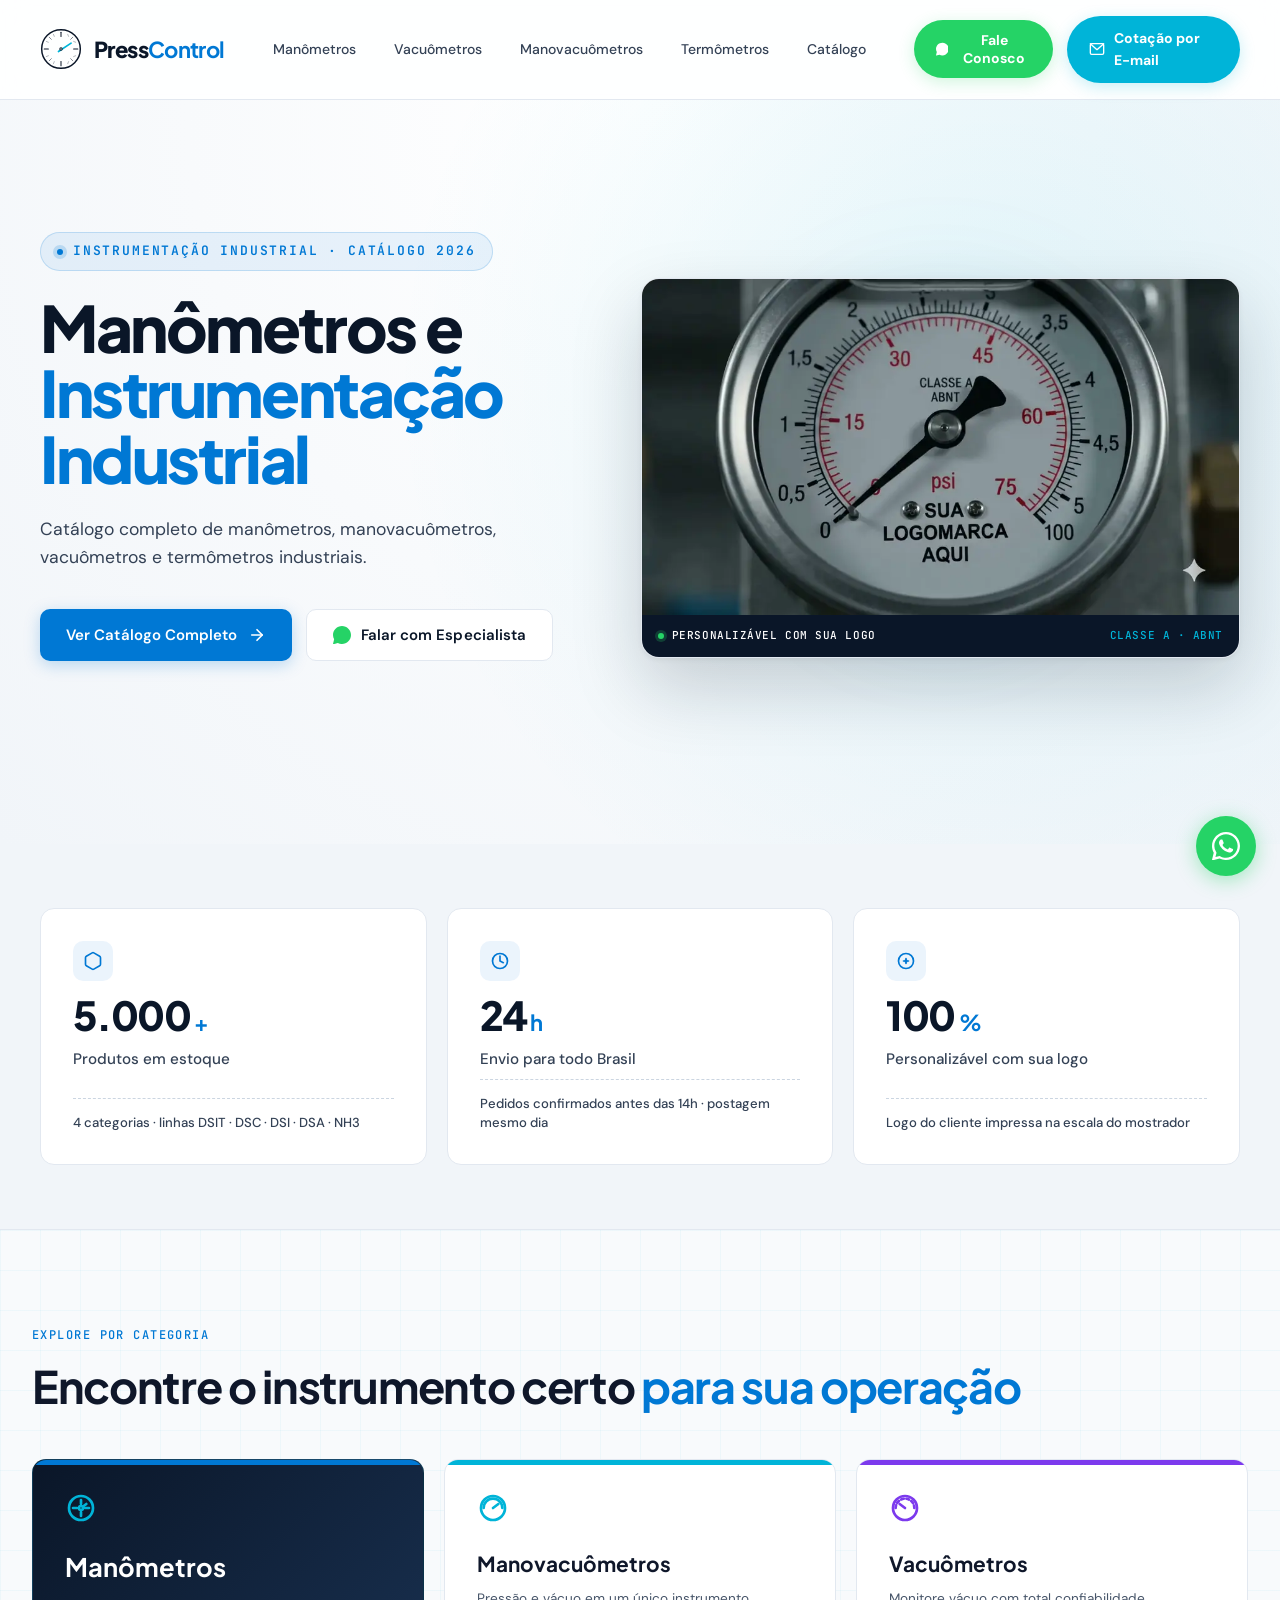
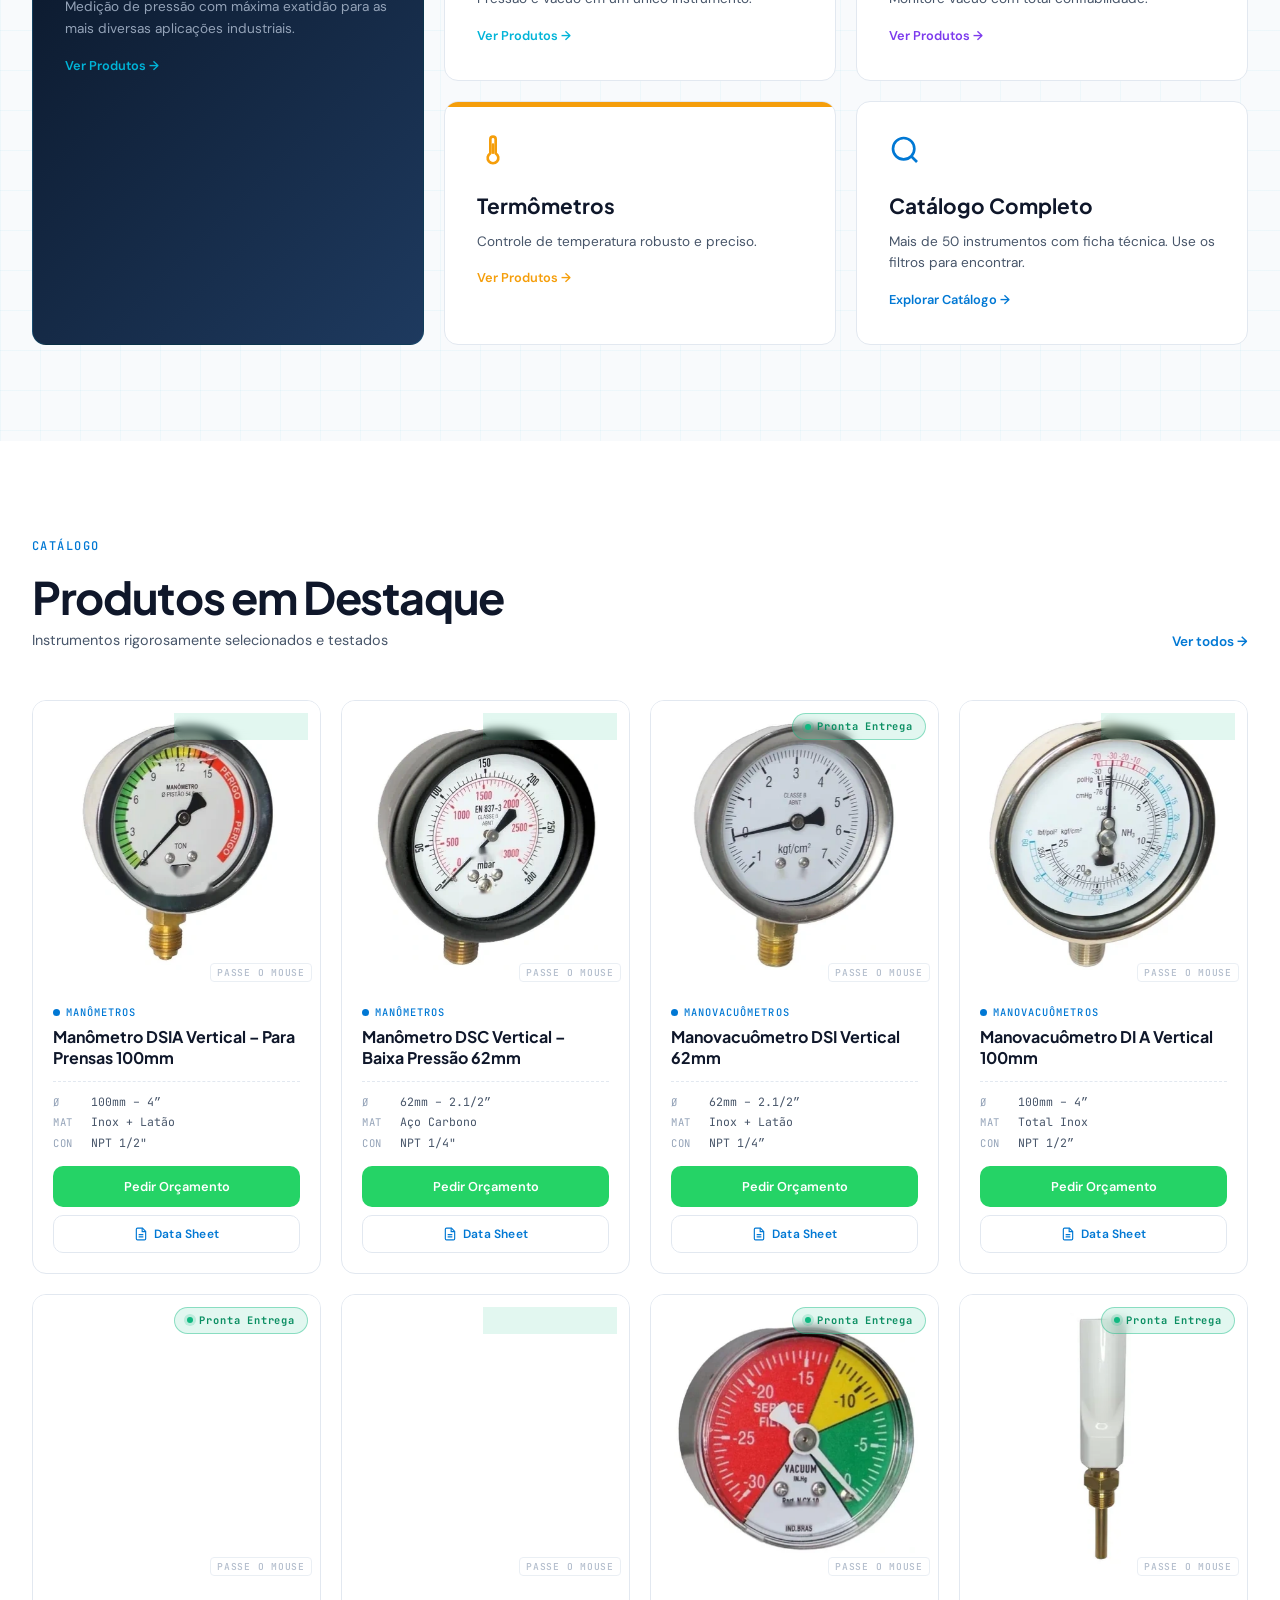
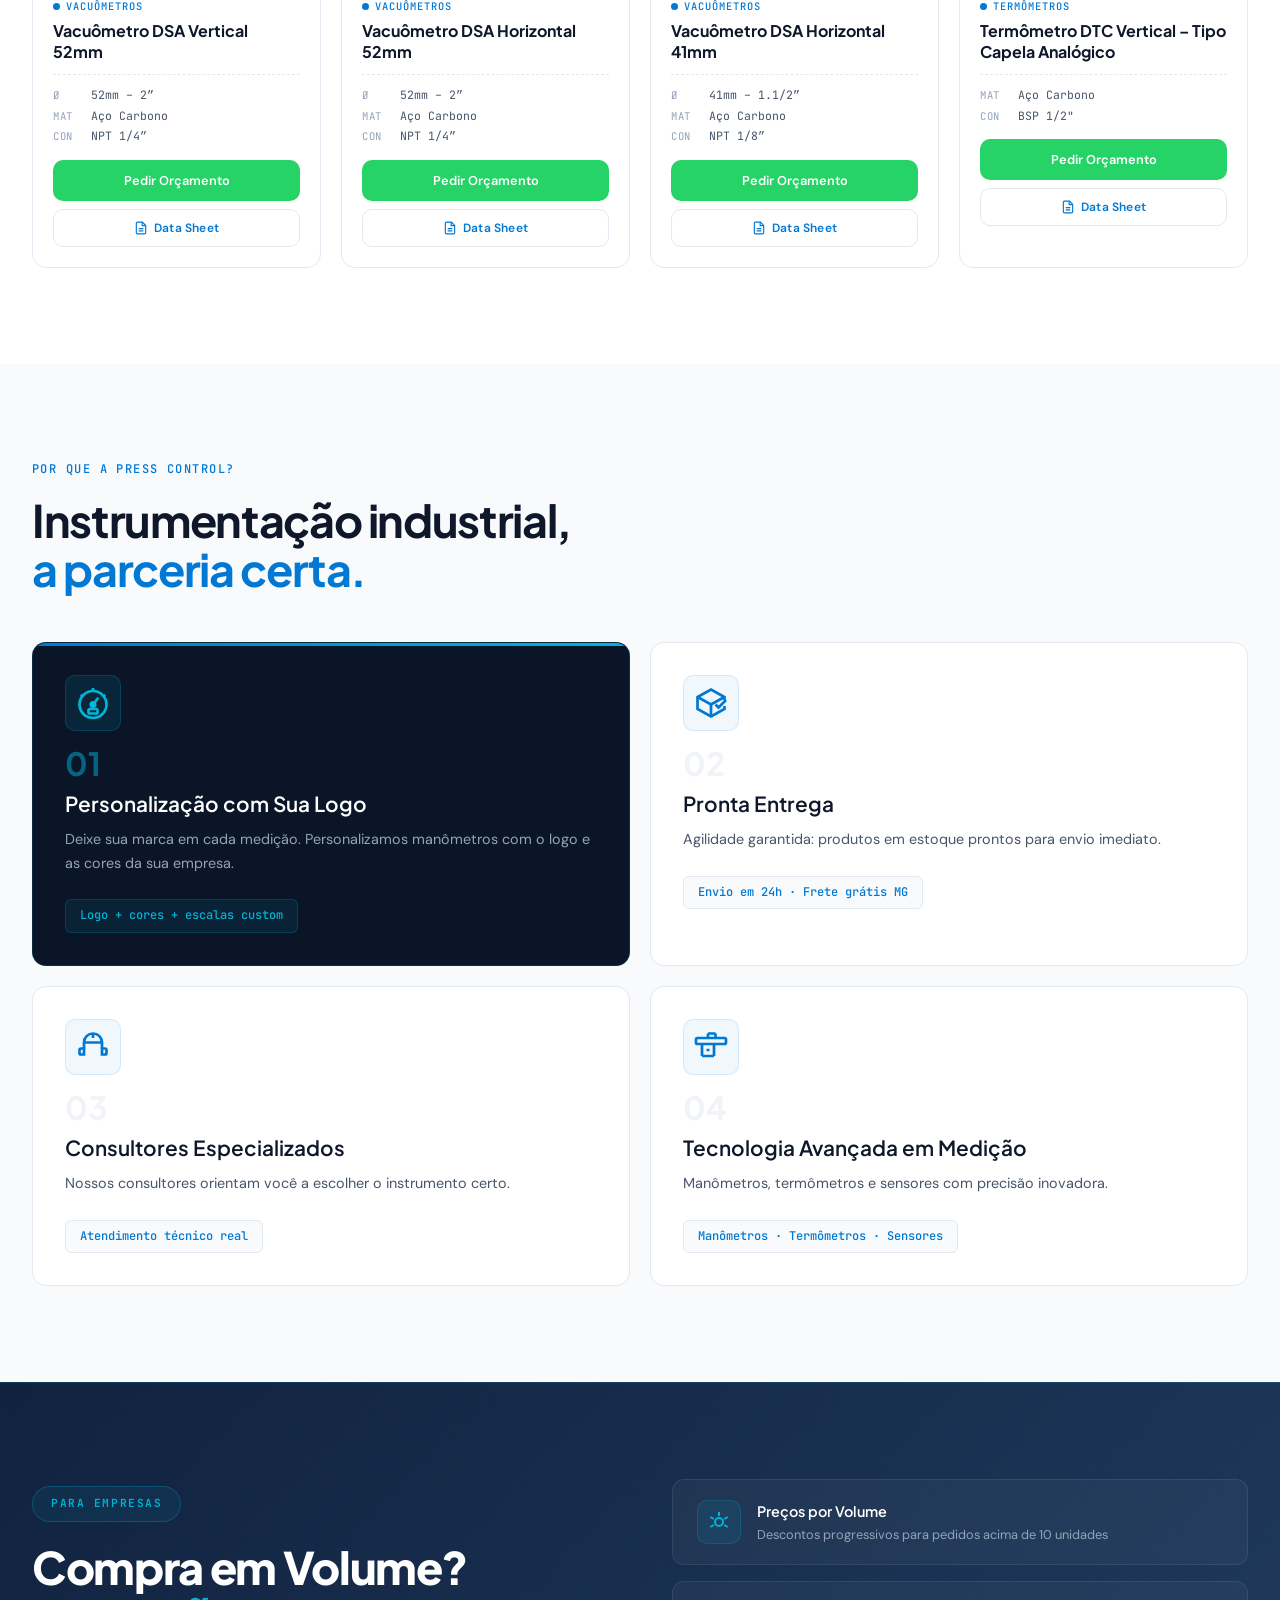
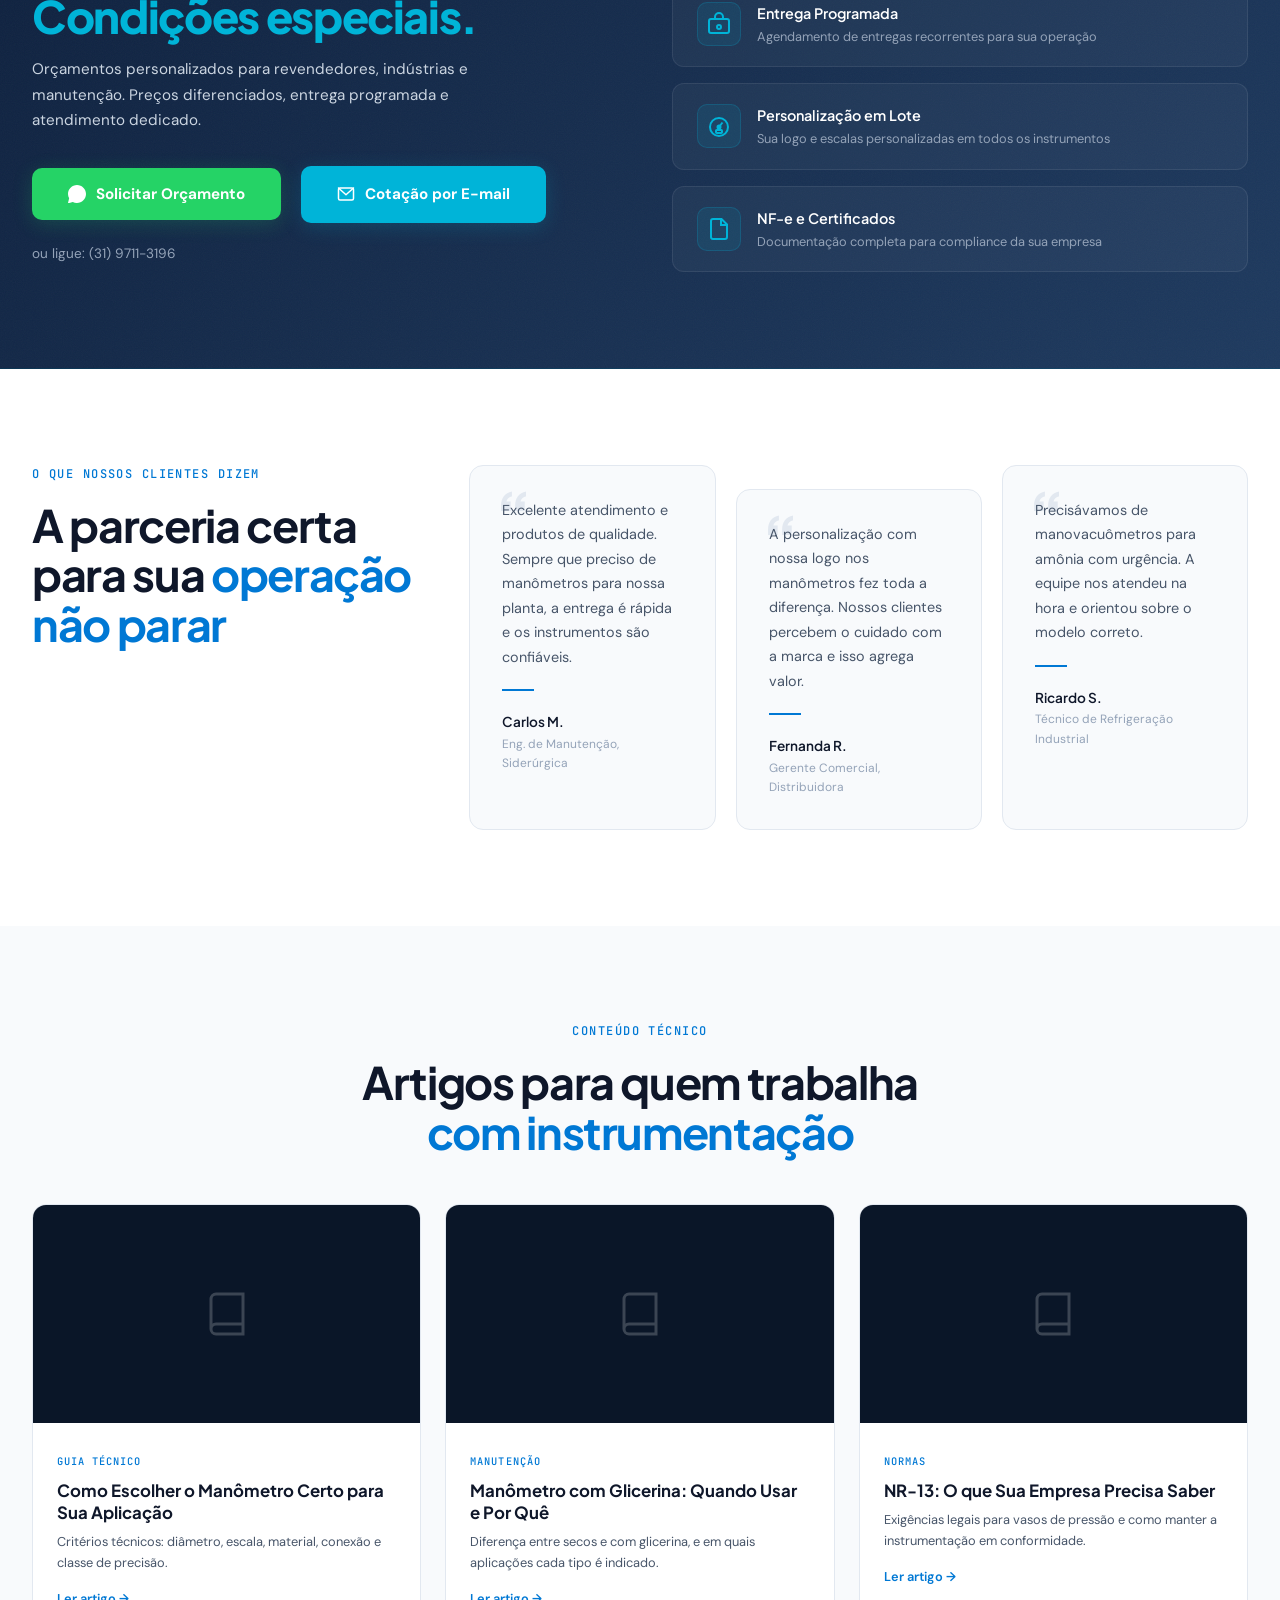
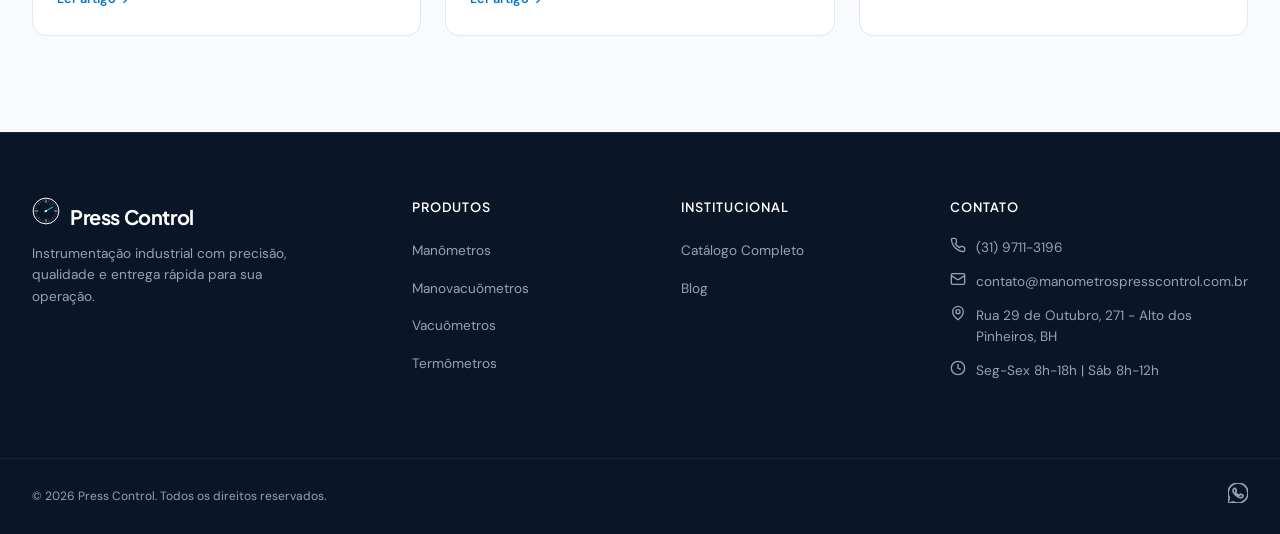
==== commit 459a6e62: "Liga a gravacao de leads na planilha (webhook do Apps Script implantado) Endpoint validado: doGet de" ====
--- a/index.html
+++ b/index.html
@@ -176,9 +176,9 @@
       .site-top .stat__hint{grid-area:hint;margin-top:6px;padding-top:12px}
     }
   </style>
-  <link rel="preload" href="style.css?v=20260806" as="style" onload="this.onload=null;this.rel='stylesheet'">
-  <noscript><link rel="stylesheet" href="style.css?v=20260806"></noscript>
-  <script src="script.js?v=20260806" defer></script>
+  <link rel="preload" href="style.css?v=20260806b" as="style" onload="this.onload=null;this.rel='stylesheet'">
+  <noscript><link rel="stylesheet" href="style.css?v=20260806b"></noscript>
+  <script src="script.js?v=20260806b" defer></script>
 </head>
 <body class="home-light">
 
